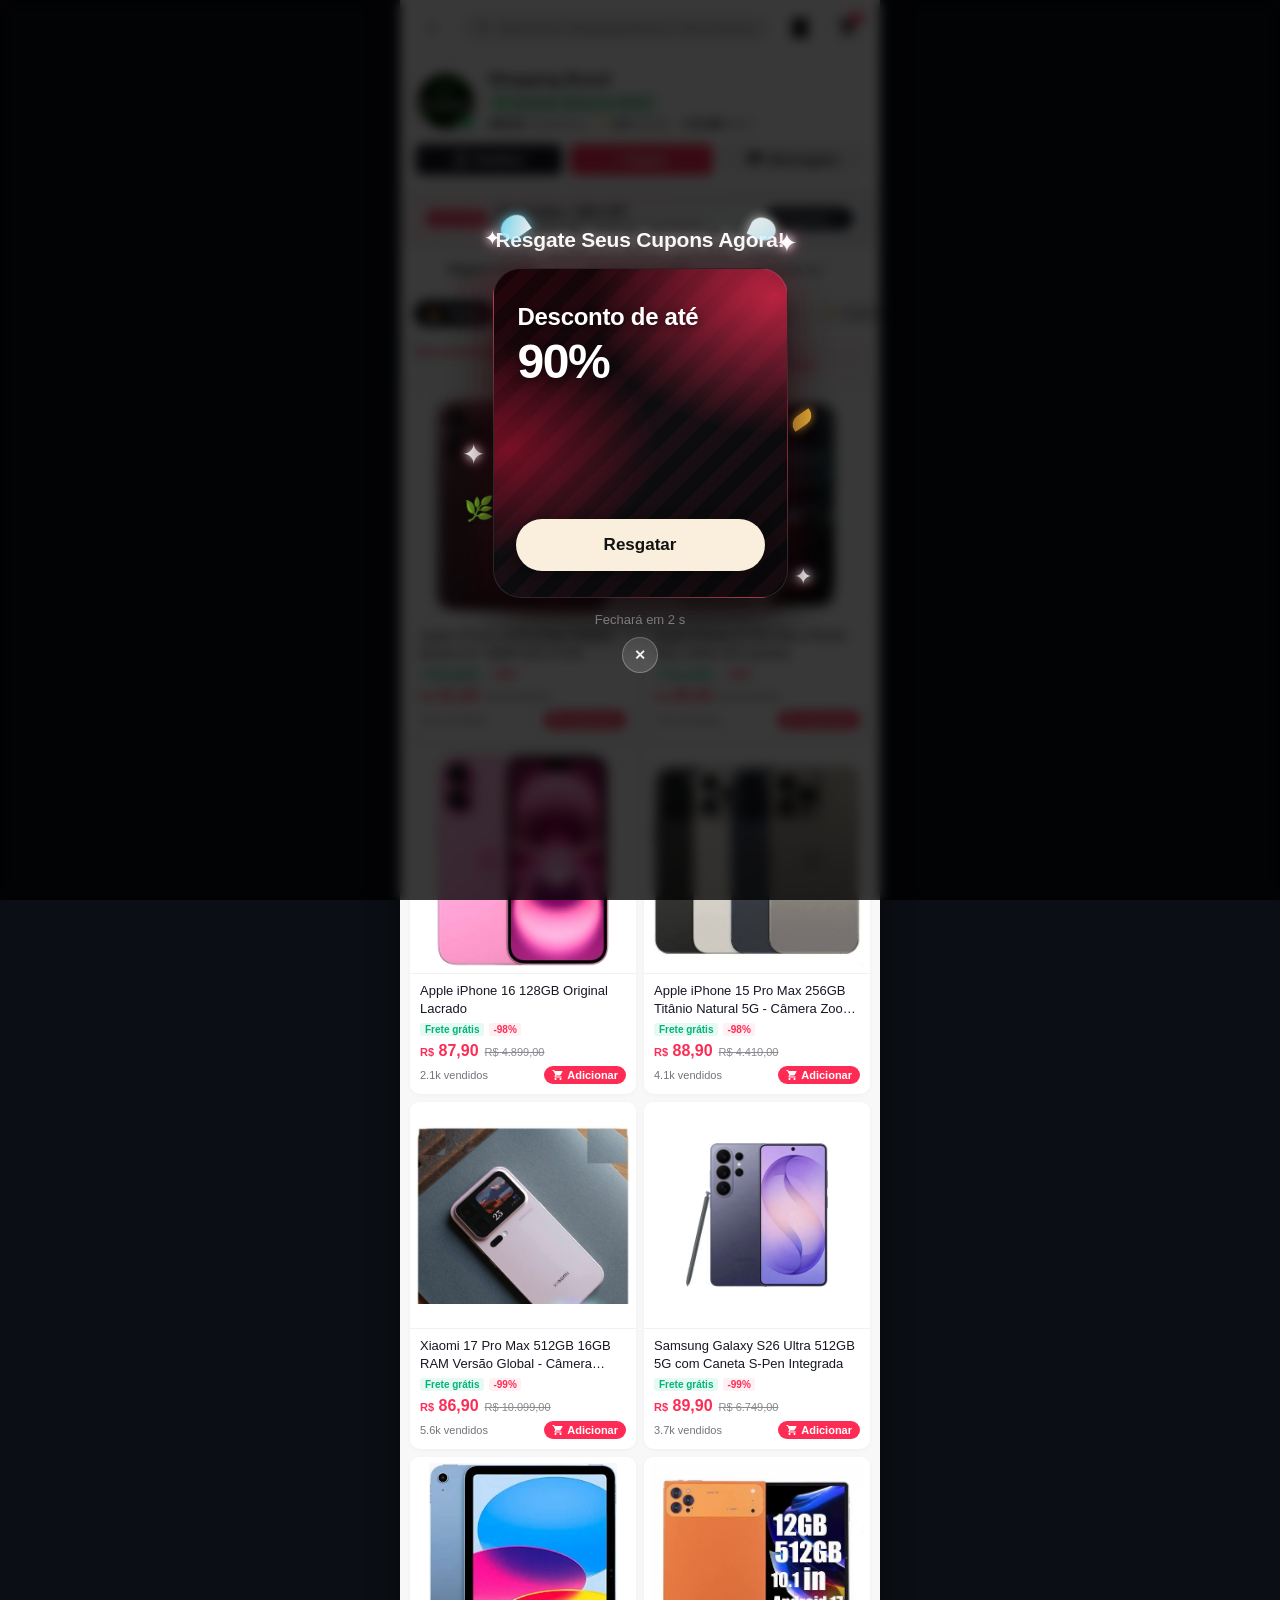
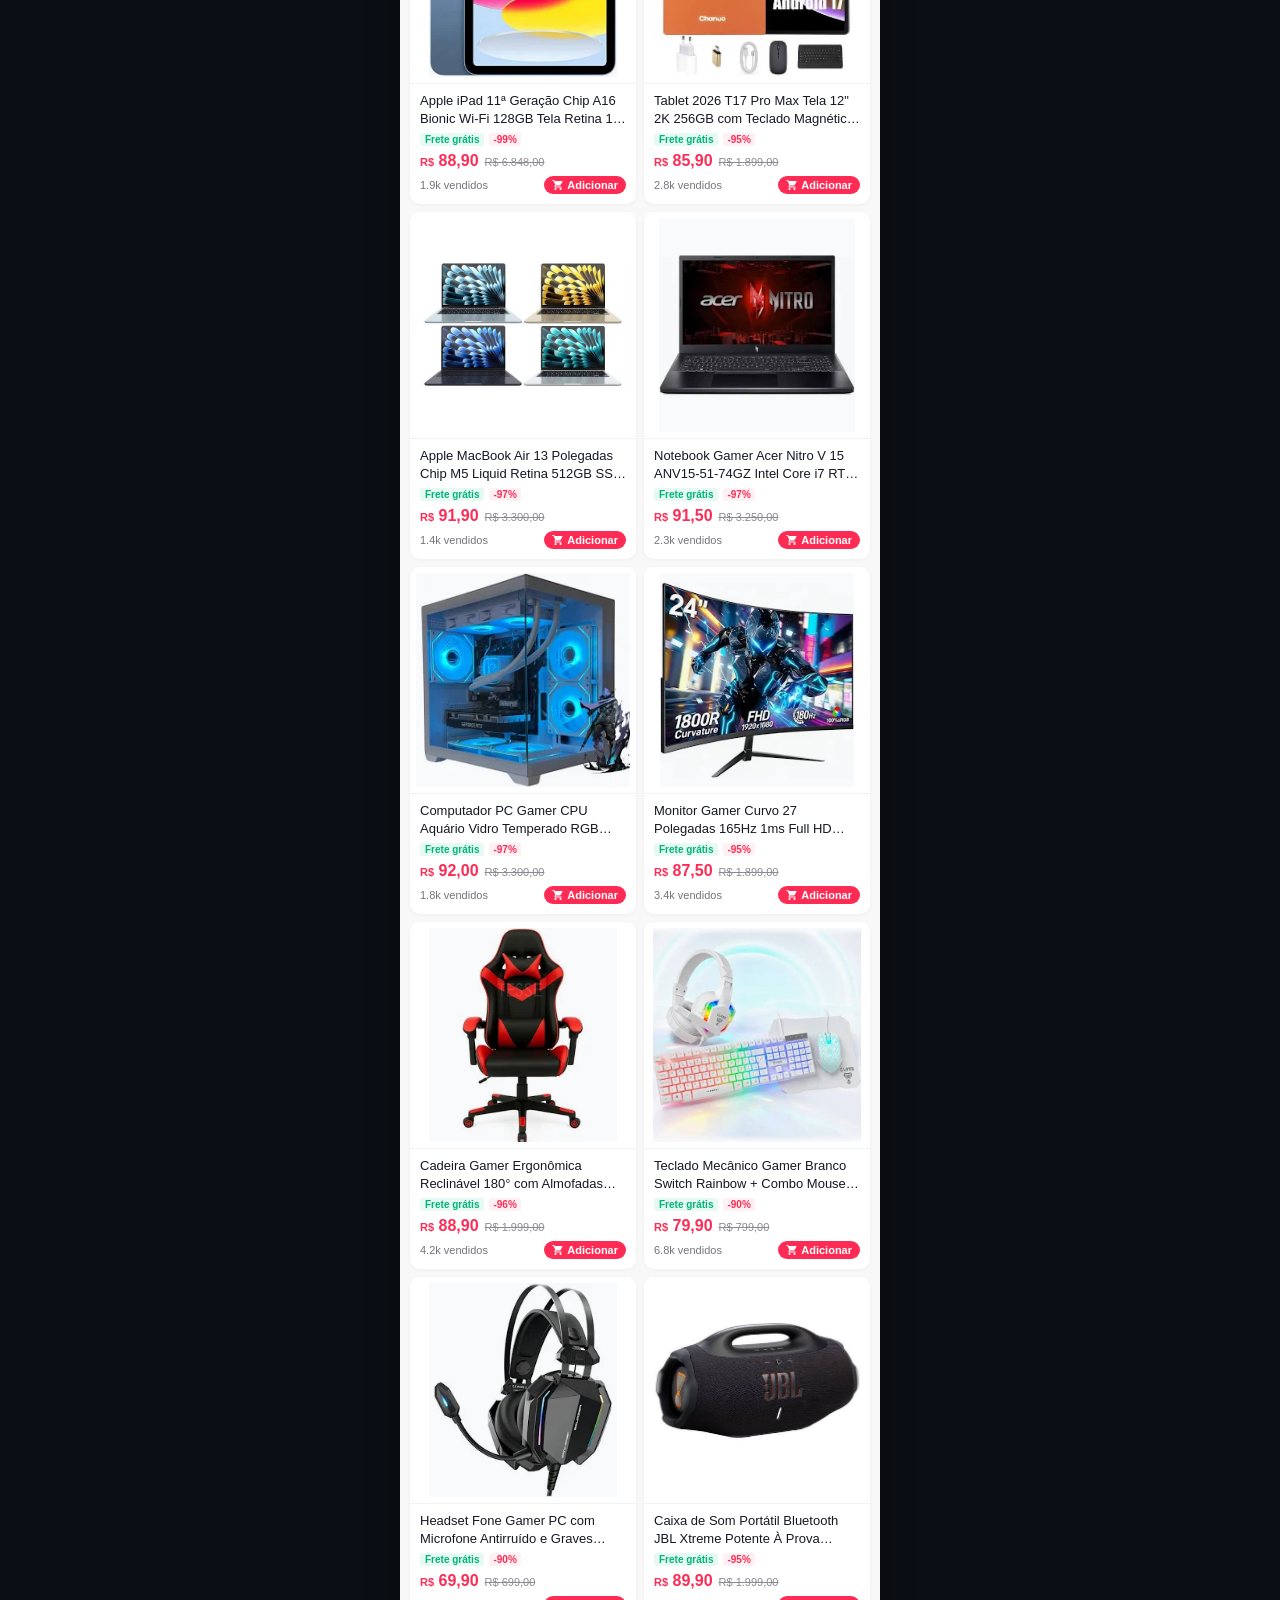
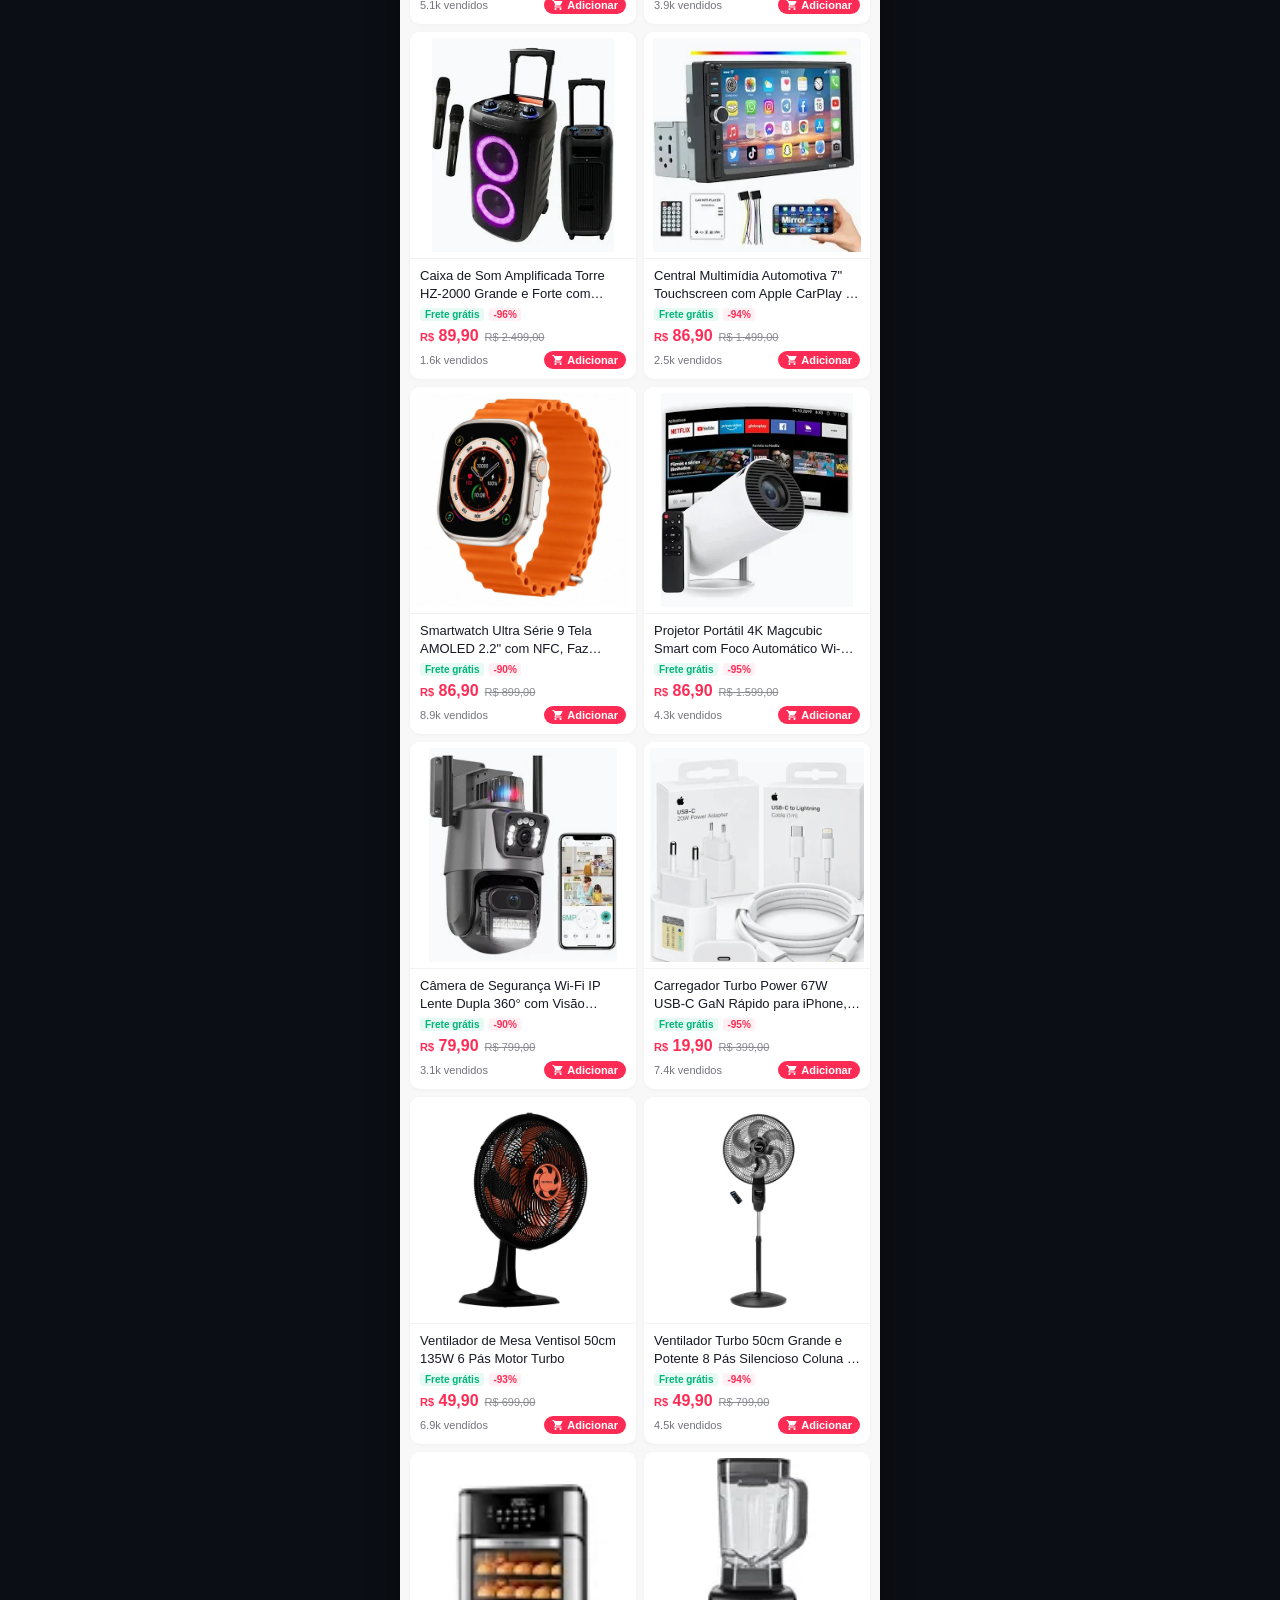
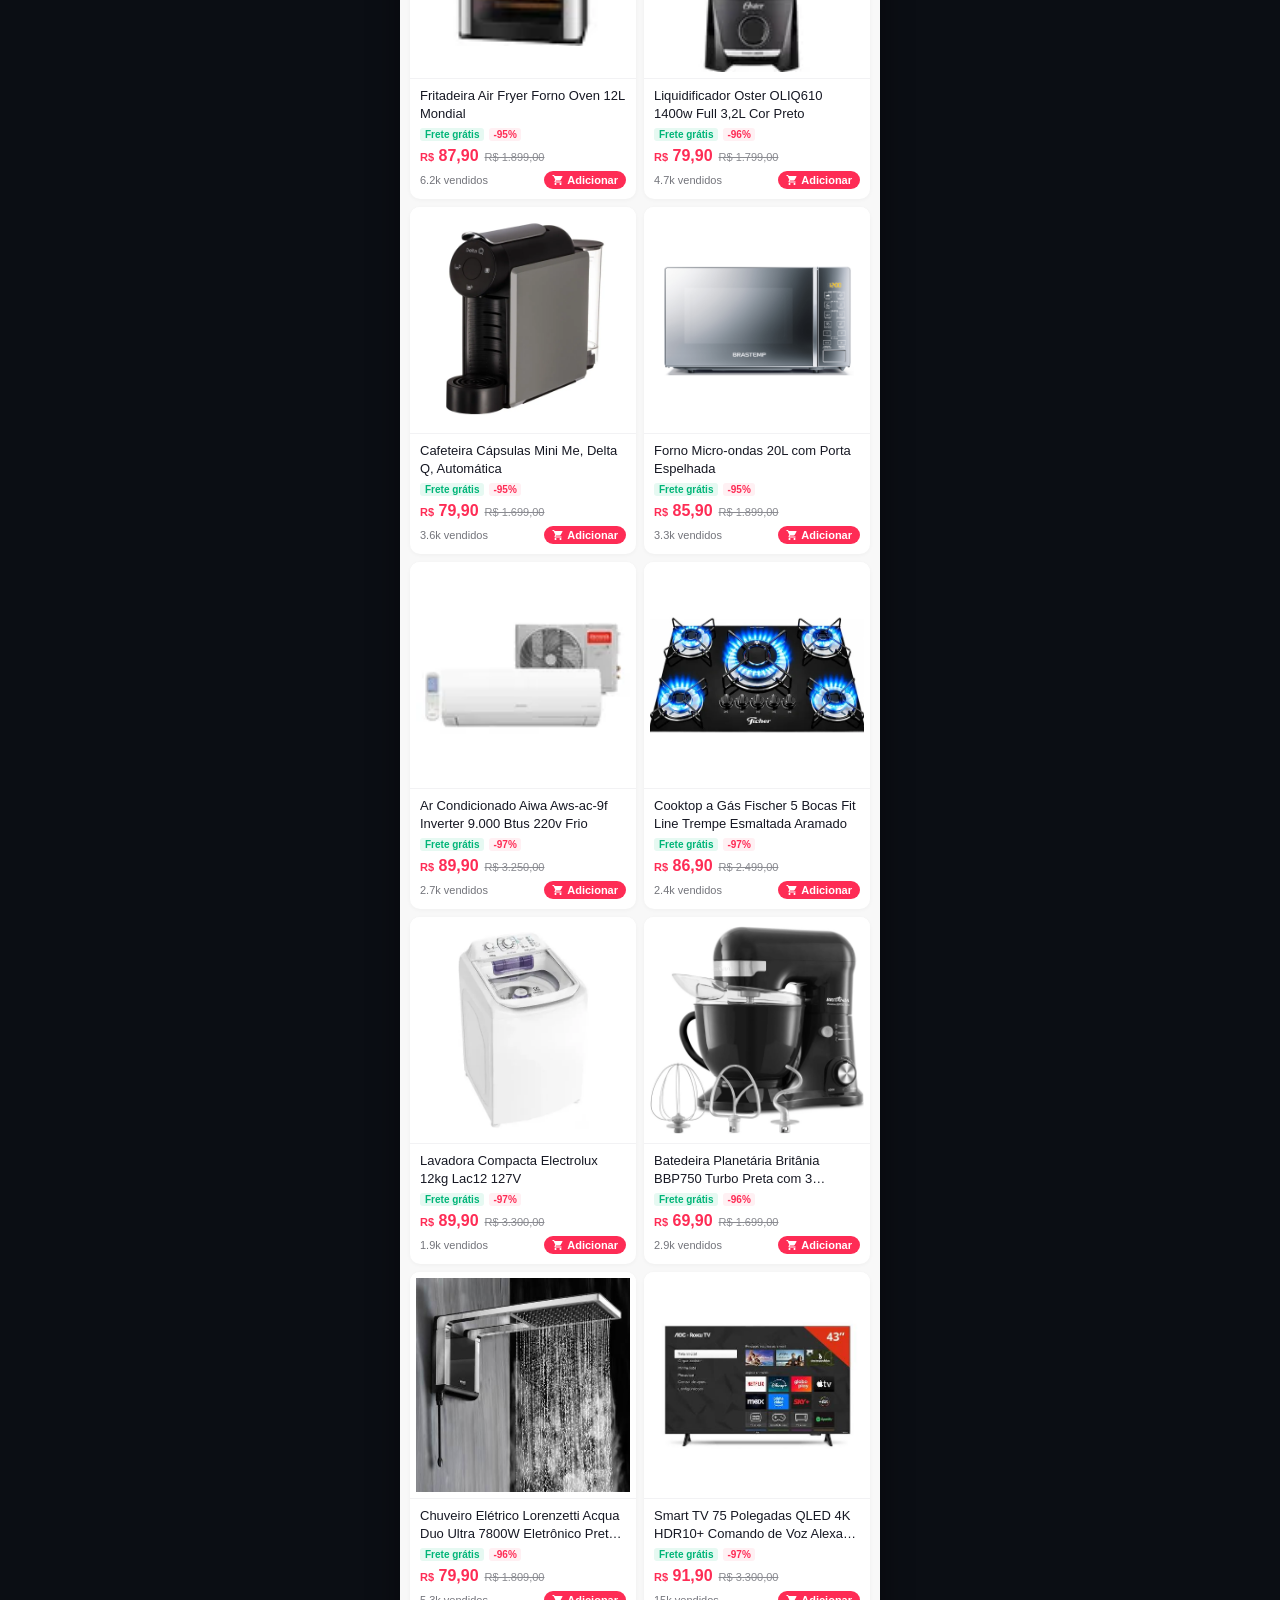
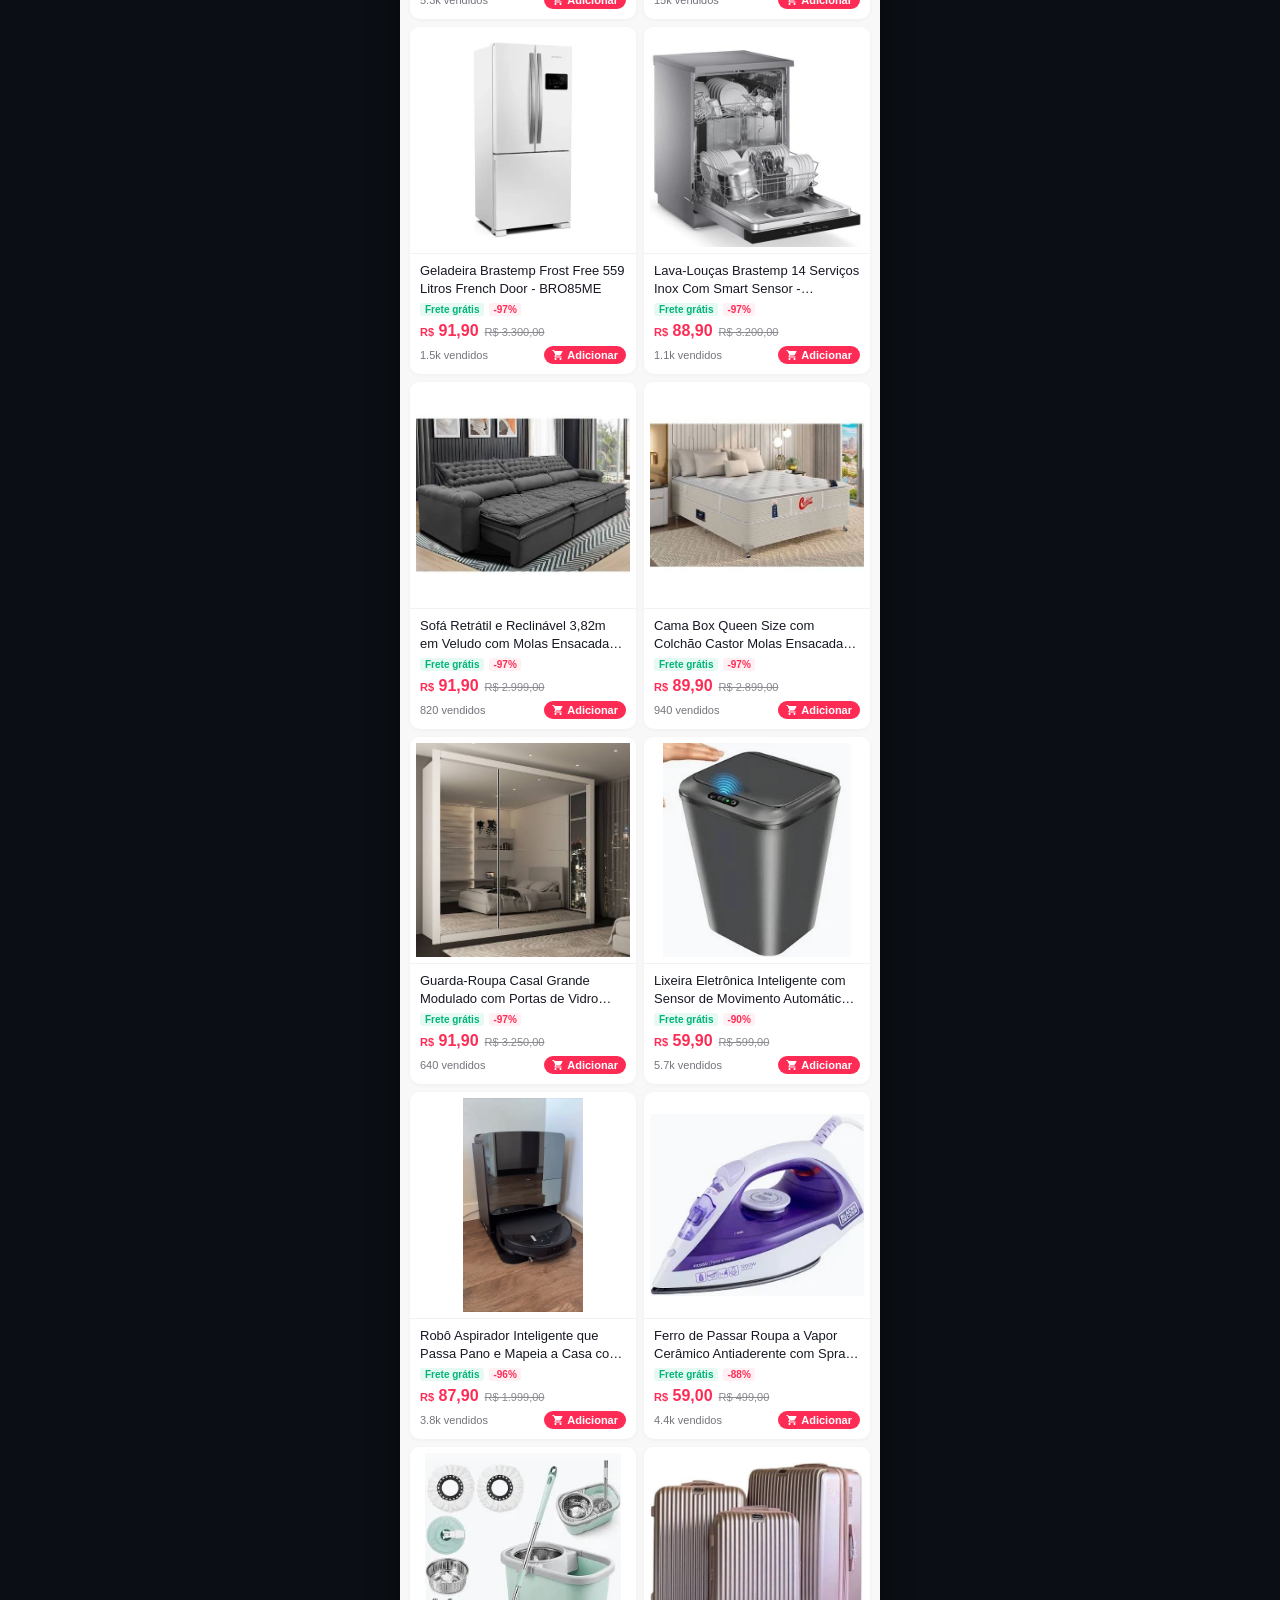
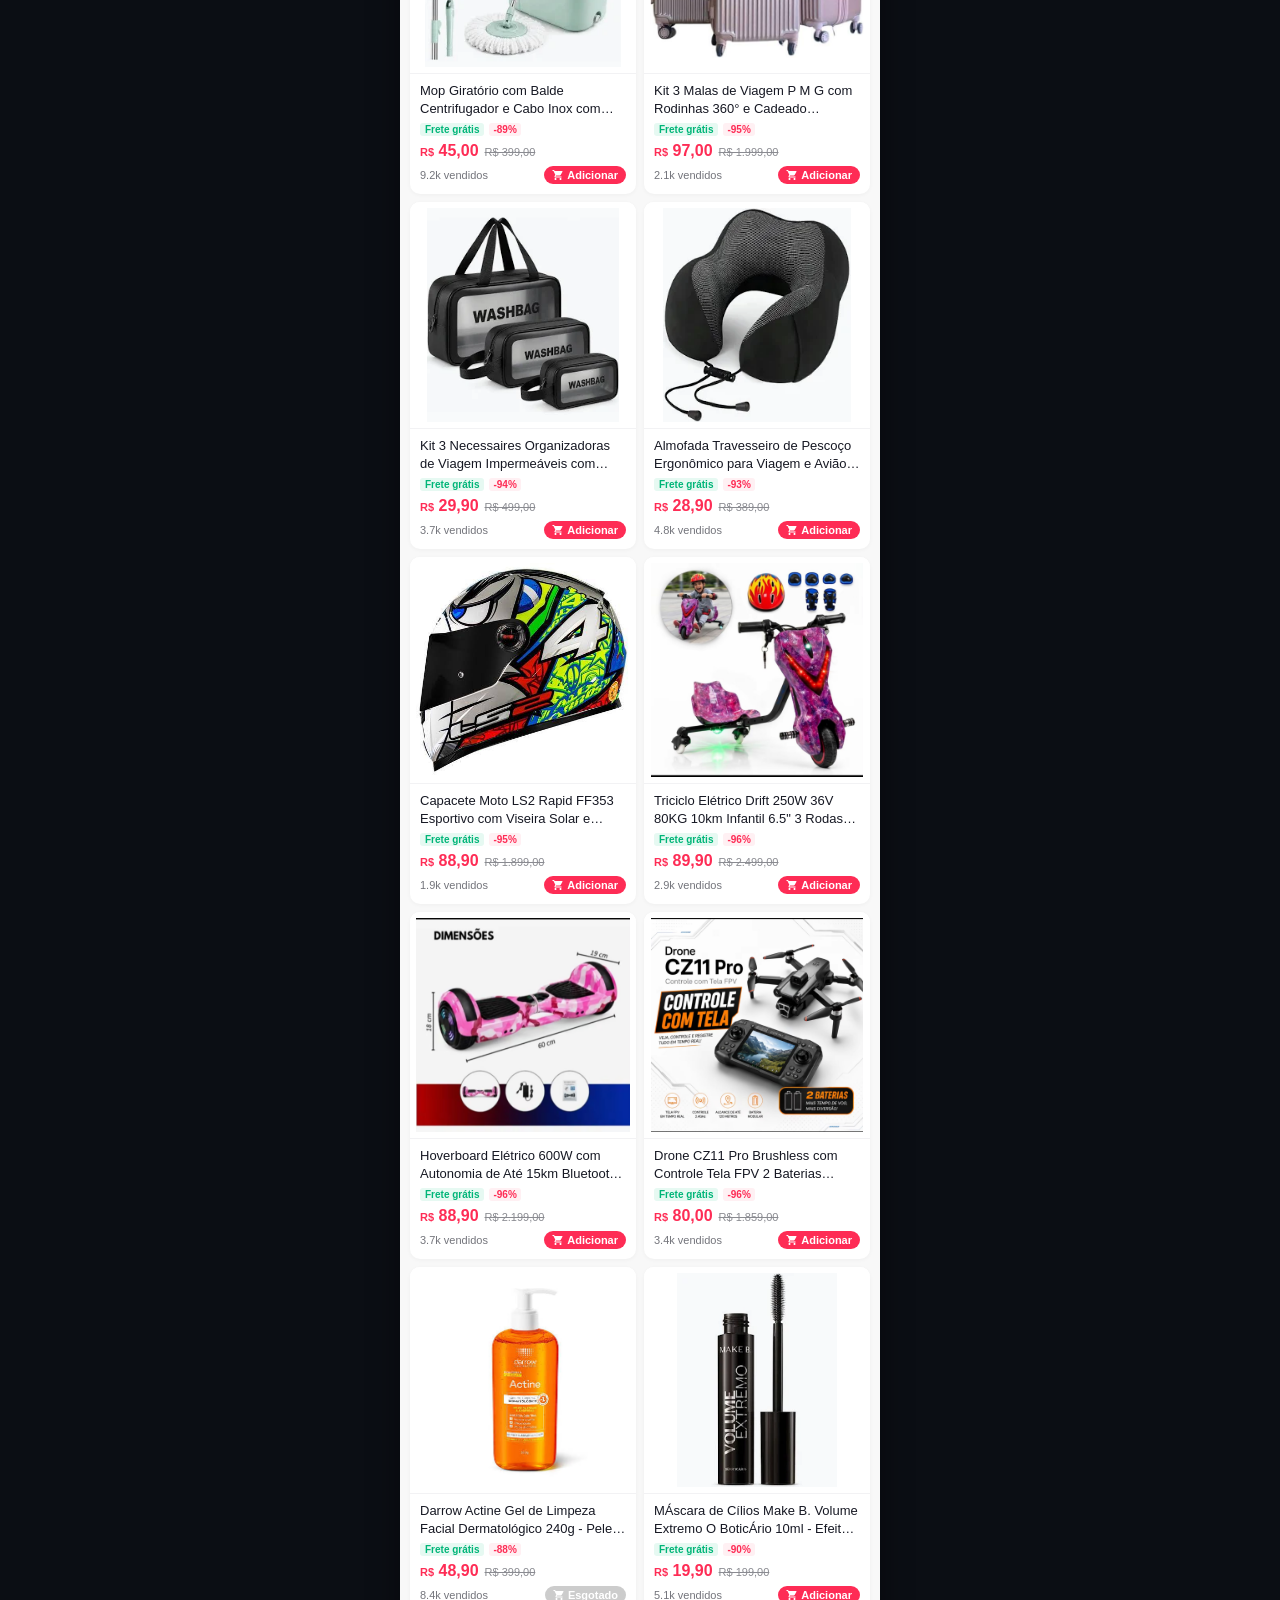
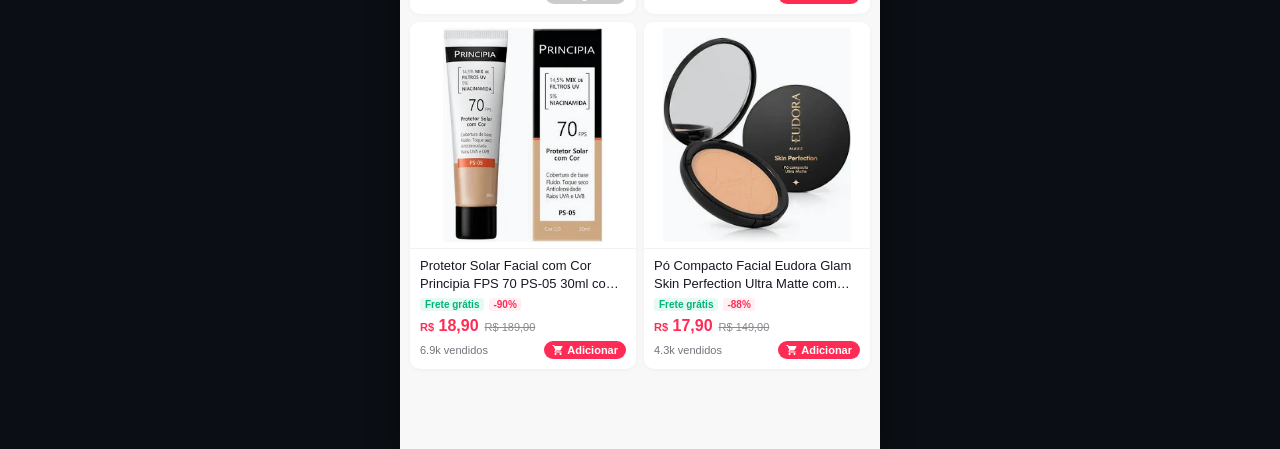
==== index.html @ 020a374f "feat: projeto Shopping Brasil TikTok Shop completo com FlevoPay e Vercel" ====
<!DOCTYPE html>
<html lang="pt-BR">
<head>
  <meta charset="UTF-8">
  <meta name="viewport" content="width=device-width, initial-scale=1.0, maximum-scale=1.0, user-scalable=no, shrink-to-fit=no">
  <title>Shopping Brasil - TikTok Shop</title>
  <link rel="stylesheet" href="css/style.css">
  <link rel="icon" type="image/jpeg" href="images/logo-shopping-brasil.jpg">
  <meta name="theme-color" content="#ffffff">
  <!-- Confetti library for 11.11 & victory effects -->
  <script src="https://cdn.jsdelivr.net/npm/canvas-confetti@1.6.0/dist/confetti.browser.min.js"></script>
</head>
<body>

  <div id="app-container">

    <!-- ==========================================
         VIEW 1: STORE FRONT FEED (Shopping Brasil)
         ========================================== -->
    <div id="view-store" class="view-container active">
      
      <!-- Top Bar -->
      <header class="top-nav">
        <button class="nav-btn" onclick="alert('Retornando ao feed de vídeos do TikTok...')">
          <svg viewBox="0 0 24 24"><path d="M15.41 7.41L14 6l-6 6 6 6 1.41-1.41L10.83 12z"/></svg>
        </button>
        <div class="search-box">
          <svg viewBox="0 0 24 24"><path d="M15.5 14h-.79l-.28-.27A6.471 6.471 0 0 0 16 9.5 6.5 6.5 0 1 0 9.5 16c1.61 0 3.09-.59 4.23-1.57l.27.28v.79l5 4.99L20.49 19l-4.99-5zm-6 0C7.01 14 5 11.99 5 9.5S7.01 5 9.5 5 14 7.01 14 9.5 14z"/></svg>
          <input type="text" id="searchInput" placeholder="Buscar em Shopping Brasil (+15k produtos)" oninput="handleSearch(this.value)">
        </div>
        <button class="nav-btn btn-pdp-orders" onclick="openOrdersModal()" title="Meus Pedidos" style="position: relative; margin-right: 2px;">
          <svg width="20" height="20" viewBox="0 0 24 24" fill="none" stroke="#161823" stroke-width="2" stroke-linecap="round" stroke-linejoin="round">
            <path d="M4 19.5A2.5 2.5 0 0 1 6.5 17H20"></path>
            <path d="M6.5 2H20v20H6.5A2.5 2.5 0 0 1 4 19.5v-15A2.5 2.5 0 0 1 6.5 2z"></path>
            <line x1="9" y1="7" x2="15" y2="7"></line>
            <line x1="9" y1="11" x2="15" y2="11"></line>
          </svg>
          <span class="orders-badge-count" id="ordersBadgeCountPdp" style="position: absolute; top: 1px; right: 1px; width: 16px; height: 16px; min-width: 16px; font-size: 10px; display: none;">0</span>
        </button>
        <div class="cart-icon-wrapper" onclick="openCartModal()">
          <button class="nav-btn">
            <svg viewBox="0 0 24 24"><path d="M7 18c-1.1 0-1.99.9-1.99 2S5.9 22 7 22s2-.9 2-2-.9-2-2-2zM1 2v2h2l3.6 7.59-1.35 2.45c-.16.28-.25.61-.25.96 0 1.1.9 2 2 2h12v-2H7.42c-.14 0-.25-.11-.25-.25l.03-.12.9-1.63h7.45c.75 0 1.41-.41 1.75-1.03l3.58-6.49A1.003 1.003 0 0 0 20 4H5.21l-.94-2H1zm16 16c-1.1 0-1.99.9-1.99 2s.89 2 1.99 2 2-.9 2-2-.9-2-2-2z"/></svg>
          </button>
          <span class="cart-badge" id="cartBadgeCount">0</span>
        </div>
      </header>

      <!-- Store Profile Card -->
      <section class="store-header">
        <div class="store-profile-row">
          <div class="store-avatar">
            <img src="images/logo-shopping-brasil.jpg" alt="Shopping Brasil">
            <span class="online-indicator-dot" title="Vendedor Online Agora"></span>
          </div>
          <div class="store-info">
            <div class="store-title-wrap">
              <h1 class="store-title">Shopping Brasil</h1>
            </div>
            <div style="margin-top: 3px;">
              <span class="official-pill online-pulse-pill">
                <span class="pulse-dot-green"></span>
                Vendedor Oficial do TikTok
              </span>
            </div>
            <div class="store-stats">
              <span><b>428.5k</b> Seguidores</span>
              <span><span class="rating-star">★</span> <b>4.9</b> (48.9k)</span>
              <span><b>+15.480</b> itens</span>
            </div>
          </div>
        </div>

        <div class="store-actions">
          <button class="btn-orders" id="btnOrdersHeader" onclick="openOrdersModal()" title="Meus Pedidos">
            <svg width="15" height="15" viewBox="0 0 24 24" fill="none" stroke="currentColor" stroke-width="2" stroke-linecap="round" stroke-linejoin="round">
              <path d="M4 19.5A2.5 2.5 0 0 1 6.5 17H20"></path>
              <path d="M6.5 2H20v20H6.5A2.5 2.5 0 0 1 4 19.5v-15A2.5 2.5 0 0 1 6.5 2z"></path>
              <line x1="9" y1="7" x2="15" y2="7"></line>
              <line x1="9" y1="11" x2="15" y2="11"></line>
            </svg>
            <span>Pedidos</span>
            <span class="orders-badge-count" id="ordersBadgeCount" style="display: none;">0</span>
          </button>
          <button class="btn-follow" id="btnFollow" onclick="toggleFollow()">
            <span id="followText">+ Seguir</span>
          </button>
          <button class="btn-message" onclick="openSupportModal()">
            <svg width="16" height="16" viewBox="0 0 24 24" fill="#161823"><path d="M20 2H4c-1.1 0-1.99.9-1.99 2L2 22l4-4h14c1.1 0 2-.9 2-2V4c0-1.1-.9-2-2-2zm-2 12H6v-2h12v2zm0-3H6V9h12v2zm0-3H6V6h12v2z"/></svg>
            Mensagem
          </button>
        </div>
      </section>

      <!-- Promo Coupon Bar -->
      <div class="promo-coupon-bar">
        <div class="coupon-details">
          <span class="coupon-tag">11.11 VIP</span>
          <div>
            <div class="coupon-text">Frete Grátis + 90% OFF</div>
            <div class="coupon-sub">Aplicado automaticamente no seu carrinho</div>
          </div>
        </div>
        <button class="btn-claim-coupon" onclick="claimCoupon()">Resgatado ✓</button>
      </div>

      <!-- Store Tabs -->
      <div class="store-tabs">
        <div class="store-tab active" onclick="switchStoreTab(this, 'home')">Página inicial</div>
        <div class="store-tab" onclick="switchStoreTab(this, 'products')">Produtos (+15k)</div>
        <div class="store-tab" onclick="switchStoreTab(this, 'categories')">Categorias</div>
      </div>

      <!-- Category Filter Chips -->
      <div class="category-chips-bar" id="categoryChips">
        <!-- Rendered dynamically via JS -->
      </div>

      <!-- Sort & Filter Bar -->
      <div class="sort-bar">
        <div class="sort-options">
          <span class="sort-opt active" onclick="sortCatalog('rec', this)">Recomendado</span>
          <span class="sort-opt" onclick="sortCatalog('sold', this)">Mais vendidos</span>
          <span class="sort-opt" onclick="sortCatalog('new', this)">Lançamentos</span>
          <span class="sort-opt" onclick="sortCatalog('price', this)">Preço ▼</span>
        </div>
        <div class="catalog-counter-badge" id="productCountBadge">15.480 produtos</div>
      </div>

      <!-- 2-Column Product Grid -->
      <main class="products-grid" id="productsGrid">
        <!-- Rendered dynamically via JS -->
      </main>

    </div>


    <!-- ==========================================
         VIEW 2: PRODUCT DETAIL PAGE (PDP)
         ========================================== -->
    <div id="view-product" class="view-container">
      
      <!-- Top Navigation for PDP -->
      <header class="top-nav">
        <button class="nav-btn" onclick="backToStore()">
          <svg viewBox="0 0 24 24"><path d="M15.41 7.41L14 6l-6 6 6 6 1.41-1.41L10.83 12z"/></svg>
        </button>
        <div class="search-box">
          <svg viewBox="0 0 24 24"><path d="M15.5 14h-.79l-.28-.27A6.471 6.471 0 0 0 16 9.5 6.5 6.5 0 1 0 9.5 16c1.61 0 3.09-.59 4.23-1.57l.27.28v.79l5 4.99L20.49 19l-4.99-5zm-6 0C7.01 14 5 11.99 5 9.5S7.01 5 9.5 5 14 7.01 14 9.5 14z"/></svg>
          <input type="text" placeholder="Buscar produtos na loja..." readonly onclick="backToStore()">
        </div>
        <button class="nav-btn btn-pdp-orders" onclick="openOrdersModal()" title="Meus Pedidos" style="position: relative; margin-right: 2px;">
          <svg width="20" height="20" viewBox="0 0 24 24" fill="none" stroke="#161823" stroke-width="2" stroke-linecap="round" stroke-linejoin="round">
            <path d="M4 19.5A2.5 2.5 0 0 1 6.5 17H20"></path>
            <path d="M6.5 2H20v20H6.5A2.5 2.5 0 0 1 4 19.5v-15A2.5 2.5 0 0 1 6.5 2z"></path>
            <line x1="9" y1="7" x2="15" y2="7"></line>
            <line x1="9" y1="11" x2="15" y2="11"></line>
          </svg>
          <span class="orders-badge-count" id="ordersBadgeCountPdp" style="position: absolute; top: 1px; right: 1px; width: 16px; height: 16px; min-width: 16px; font-size: 10px; display: none;">0</span>
        </button>
        <div class="cart-icon-wrapper" onclick="openCartModal()">
          <button class="nav-btn">
            <svg viewBox="0 0 24 24"><path d="M7 18c-1.1 0-1.99.9-1.99 2S5.9 22 7 22s2-.9 2-2-.9-2-2-2zM1 2v2h2l3.6 7.59-1.35 2.45c-.16.28-.25.61-.25.96 0 1.1.9 2 2 2h12v-2H7.42c-.14 0-.25-.11-.25-.25l.03-.12.9-1.63h7.45c.75 0 1.41-.41 1.75-1.03l3.58-6.49A1.003 1.003 0 0 0 20 4H5.21l-.94-2H1zm16 16c-1.1 0-1.99.9-1.99 2s.89 2 1.99 2 2-.9 2-2-.9-2-2-2z"/></svg>
          </button>
          <span class="cart-badge" id="cartBadgeCountPdp">0</span>
        </div>
      </header>

      <!-- Image Gallery Carousel with Horizontal Swipe & Arrow Buttons -->
      <div class="pdp-gallery-wrap">
        <button class="gallery-nav-btn prev" onclick="prevSlide()" aria-label="Foto anterior">
          <svg viewBox="0 0 24 24"><path d="M15.41 7.41L14 6l-6 6 6 6 1.41-1.41L10.83 12z"/></svg>
        </button>
        <div class="pdp-gallery-carousel" id="pdpGalleryCarousel" onscroll="handleGalleryScroll(this)">
          <!-- Rendered dynamically via JS with multiple slides -->
        </div>
        <button class="gallery-nav-btn next" onclick="nextSlide()" aria-label="Próxima foto">
          <svg viewBox="0 0 24 24"><path d="M8.59 16.59L10 18l6-6-6-6-1.41 1.41L13.17 12z"/></svg>
        </button>
        <div class="gallery-counter-badge" id="pdpGalleryCounter">1 / 3</div>
      </div>

      <!-- Price & Basic Details -->
      <div class="pdp-price-card">
        <div class="pdp-price-highlight">
          <div class="pdp-current-price" id="pdpPrice">R$ 0,00</div>
          <div class="pdp-old-price" id="pdpOldPrice">R$ 0,00</div>
          <span class="pdp-discount-pill" id="pdpDiscountBadge">-95%</span>
        </div>
        <div class="pdp-installment" id="pdpInstallment">Desconto válido apenas para pagamento via Pix</div>
        <h2 class="pdp-title" id="pdpTitle">Nome do Produto</h2>
        
        <div class="pdp-social-proof">
          <div class="stars">
            <span>★</span> <span id="pdpRating">4.9</span>
            <span style="color: #73747b; font-weight: normal;" id="pdpReviewsCount">(1.432 avaliações)</span>
          </div>
          <div>•</div>
          <div id="pdpSoldCount">8.762 vendidos</div>
        </div>
      </div>

      <!-- Product Color Options Section (Only shown when product has > 1 color) -->
      <div class="pdp-section-card" id="pdpColorSection" style="display: none;">
        <div class="variant-header-row">
          <span style="font-size: 13.5px; font-weight: 700; color: #161823;">Opções de Cor:</span>
          <span id="pdpSelectedColorName" style="font-size: 13px; color: var(--ttk-pink); font-weight: 700;"></span>
        </div>
        <div class="pdp-color-chips-list" id="pdpColorChipsList">
          <!-- Rendered dynamically via JS -->
        </div>
      </div>

      <!-- Product Voltage Options Section -->
      <div class="pdp-section-card" id="pdpVoltageSection" style="display: none; margin-top: 10px;">
        <div class="variant-header-row">
          <span style="font-size: 13.5px; font-weight: 700; color: #161823;">Voltagem:</span>
          <span id="pdpSelectedVoltageName" style="font-size: 13px; color: var(--ttk-pink); font-weight: 700;"></span>
        </div>
        <div class="pdp-color-chips-list" id="pdpVoltageChipsList">
          <!-- Rendered dynamically via JS -->
        </div>
      </div>

      <!-- Product Quantity Selector Section -->
      <div class="pdp-section-card" id="pdpQuantitySection">
        <div class="variant-header-row" style="display: flex; justify-content: space-between; align-items: center;">
          <span style="font-size: 13.5px; font-weight: 700; color: #161823;">Quantidade:</span>
          <div class="quantity-stepper" style="border: 1px solid #ddd; border-radius: 6px; padding: 2px 4px; display: inline-flex; align-items: center; gap: 8px;">
            <button type="button" class="stepper-btn" onclick="changePdpQuantity(-1)" style="width: 28px; height: 28px; border: none; background: #f1f1f2; border-radius: 4px; font-size: 16px; font-weight: bold; cursor: pointer;">-</button>
            <span id="pdpQuantityValue" style="font-size: 14px; font-weight: 700; min-width: 24px; text-align: center;">1</span>
            <button type="button" class="stepper-btn" onclick="changePdpQuantity(1)" style="width: 28px; height: 28px; border: none; background: #f1f1f2; border-radius: 4px; font-size: 16px; font-weight: bold; cursor: pointer;">+</button>
          </div>
        </div>
      </div>

      <!-- Shipping & Delivery ETA -->
      <div class="pdp-section-card">
        <div class="shipping-box">
          <svg class="shipping-icon" viewBox="0 0 24 24"><path d="M20 8h-3V4H3c-1.1 0-2 .9-2 2v11h2c0 1.66 1.34 3 3 3s3-1.34 3-3h6c0 1.66 1.34 3 3 3s3-1.34 3-3h2v-5l-3-4zM6 18.5c-.83 0-1.5-.67-1.5-1.5s.67-1.5 1.5-1.5 1.5.67 1.5 1.5-.67 1.5-1.5 1.5zm13.5-9l1.96 2.5H17V9.5h2.5zm-1.5 9c-.83 0-1.5-.67-1.5-1.5s.67-1.5 1.5-1.5 1.5.67 1.5 1.5-.67 1.5-1.5 1.5z"/></svg>
          <div class="shipping-info">
            <h4>Envio Padrão <span>Grátis</span></h4>
            <p>Entrega estimada: 3 a 7 dias úteis via Transportadora Oficial</p>
          </div>
        </div>

        <!-- Buyer Protection Badges -->
        <div class="buyer-protection-box">
          <div class="bp-title">
            <svg width="15" height="15" viewBox="0 0 24 24" fill="#00b578"><path d="M12 1L3 5v6c0 5.55 3.84 10.74 9 12 5.16-1.26 9-6.45 9-12V5l-9-4zm-2 16l-4-4 1.41-1.41L10 14.17l6.59-6.59L18 9l-8 8z"/></svg>
            Proteção do Cliente TikTok Shop
          </div>
          <div class="bp-items">
            <div class="bp-item">
              <svg viewBox="0 0 24 24"><path d="M9 16.2L4.8 12l-1.4 1.4L9 19 21 7l-1.4-1.4L9 16.2z"/></svg>
              Devolução gratuita em até 30 dias
            </div>
            <div class="bp-item">
              <svg viewBox="0 0 24 24"><path d="M9 16.2L4.8 12l-1.4 1.4L9 19 21 7l-1.4-1.4L9 16.2z"/></svg>
              Garantia de pontualidade
            </div>
            <div class="bp-item">
              <svg viewBox="0 0 24 24"><path d="M9 16.2L4.8 12l-1.4 1.4L9 19 21 7l-1.4-1.4L9 16.2z"/></svg>
              Pagamento 100% seguro via Pix
            </div>
            <div class="bp-item">
              <svg viewBox="0 0 24 24"><path d="M9 16.2L4.8 12l-1.4 1.4L9 19 21 7l-1.4-1.4L9 16.2z"/></svg>
              Reembolso rápido garantido
            </div>
          </div>
        </div>
      </div>

      <!-- Store Profile Card in PDP -->
      <div class="pdp-section-card">
        <div class="store-mini-card">
          <div class="store-mini-info">
            <div class="store-mini-avatar" style="position: relative;">
              <img src="images/logo-shopping-brasil.jpg" alt="Shopping Brasil">
              <span class="online-indicator-dot" style="width: 11px; height: 11px; border-width: 2px; bottom: 0; right: 0;"></span>
            </div>
            <div>
              <div style="font-size: 14px; font-weight: 700; color: #161823;">Shopping Brasil</div>
              <div style="font-size: 11px; color: #00873a; font-weight: 700; display: inline-flex; align-items: center; gap: 4px; margin-top: 2px;">
                <span class="pulse-dot-green" style="width: 6px; height: 6px;"></span>
                Vendedor Oficial do TikTok
              </div>
            </div>
          </div>
          <button class="btn-visit-store" onclick="backToStore()">Visitar loja</button>
        </div>
      </div>

      <!-- Product Description Section -->
      <div class="pdp-section-card">
        <h3 style="font-size: 14px; font-weight: 700; margin-bottom: 8px;">Descrição do produto</h3>
        <p id="pdpDescription" style="font-size: 13px; color: #555; line-height: 1.5;"></p>
      </div>

      <!-- Reviews Section -->
      <div class="reviews-section">
        <div class="reviews-header-row">
          <div>
            <h3 style="font-size: 14px; font-weight: 700; margin: 0; color: #161823;">Avaliações de Clientes (48.9k)</h3>
            <div style="font-size: 11.5px; color: #73747b; margin-top: 2px;">&#9733; 4.9 de 5.0 &bull; 98% de satisfação</div>
          </div>
          
        </div>

        

        <!-- Reviews Dynamic List -->
        <div id="pdpDynamicReviewsList">
          <!-- Injected via renderProductReviews() in app.js -->
        </div>

        <div style="text-align: center; margin-top: 12px;">
          <span style="font-size: 12px; color: var(--ttk-pink); font-weight: 700; cursor: pointer;" onclick="openReviewsModal()">Ver todas as 48.9k avaliações &gt;</span>
        </div>
      </div>

      <!-- Sticky Bottom Buy Bar (Dual actions: Add to Cart + Buy Now) -->
      <div class="pdp-sticky-bar">
        <div class="pdp-bar-icons">
          <button class="pdp-icon-btn" onclick="backToStore()">
            <svg viewBox="0 0 24 24"><path d="M10 20v-6h4v6h5v-8h3L12 3 2 12h3v8z"/></svg>
            Loja
          </button>
          <button class="pdp-icon-btn" onclick="openSupportModal()">
            <svg viewBox="0 0 24 24"><path d="M20 2H4c-1.1 0-1.99.9-1.99 2L2 22l4-4h14c1.1 0 2-.9 2-2V4c0-1.1-.9-2-2-2z"/></svg>
            Chat
          </button>
          <div class="pdp-cart-icon-wrap" onclick="openCartModal()">
            <button class="pdp-icon-btn">
              <svg viewBox="0 0 24 24"><path d="M7 18c-1.1 0-1.99.9-1.99 2S5.9 22 7 22s2-.9 2-2-.9-2-2-2zM1 2v2h2l3.6 7.59-1.35 2.45c-.16.28-.25.61-.25.96 0 1.1.9 2 2 2h12v-2H7.42c-.14 0-.25-.11-.25-.25l.03-.12.9-1.63h7.45c.75 0 1.41-.41 1.75-1.03l3.58-6.49A1.003 1.003 0 0 0 20 4H5.21l-.94-2H1zm16 16c-1.1 0-1.99.9-1.99 2s.89 2 1.99 2 2-.9 2-2-.9-2-2-2z"/></svg>
              Carrinho
            </button>
            <span class="cart-badge-pdp" id="cartBadgePdp">0</span>
          </div>
        </div>
        <button class="btn-pdp-cart" onclick="addToCartCurrent()">
          Adicionar
        </button>
        <button class="btn-pdp-buy-now" onclick="buyNowCurrent()">
          <div>Comprar Agora</div>
          <span>Frete Grátis com Cupom</span>
        </button>
      </div>

    </div>


    <!-- ==========================================
         VIEW 3: NATIVE CHECKOUT ("Resumo do pedido")
         ========================================== -->
    <div id="view-checkout" class="view-container">
      
      <!-- Cyan & Pink Ticket Dashed Border (Exact TikTok pattern) -->
      <div class="checkout-ticket-bar"></div>

      <!-- Checkout Top Bar -->
      <header class="top-nav">
        <button class="nav-btn" onclick="backFromCheckout()">
          <svg viewBox="0 0 24 24"><path d="M15.41 7.41L14 6l-6 6 6 6 1.41-1.41L10.83 12z"/></svg>
        </button>
        <div style="flex: 1; font-size: 16px; font-weight: 700; text-align: center; color: #161823;">
          Resumo do pedido
        </div>
        <div style="width: 36px;"></div>
      </header>

      <!-- Customer Address Box (Clean initial state) -->
      <div class="checkout-card" onclick="openAddressModal()">
        <div id="checkoutAddressContent">
          <!-- Rendered dynamically -->
        </div>
      </div>

      <!-- Order Items Card -->
      <div class="checkout-card">
        <div style="display: flex; align-items: center; gap: 6px; margin-bottom: 12px;">
          <div style="position: relative; width: 22px; height: 22px;">
            <img src="images/logo-shopping-brasil.jpg" width="22" height="22" style="border-radius: 50%;" alt="Shopping Brasil">
            <span class="online-indicator-dot" style="width: 8px; height: 8px; border-width: 1.5px; bottom: -1px; right: -1px;"></span>
          </div>
          <span style="font-size: 13px; font-weight: 700; color: #161823;">Shopping Brasil</span>
          <span style="font-size: 11px; color: #00873a; font-weight: 700; display: inline-flex; align-items: center; gap: 4px;">
            <span class="pulse-dot-green" style="width: 5px; height: 5px;"></span>
            Vendedor Oficial do TikTok
          </span>
        </div>

        <div id="checkoutItemsList" class="checkout-items-list">
          <!-- Rendered dynamically via JS -->
        </div>
      </div>

      <!-- Coupon & Discounts Card -->
      <div class="checkout-card">
        <div class="checkout-coupon-row">
          <div class="coupon-left">
            <svg width="18" height="18" viewBox="0 0 24 24" fill="#fe2c55"><path d="M21.41 11.58l-9-9C12.05 2.22 11.55 2 11 2H4c-1.1 0-2 .9-2 2v7c0 .55.22 1.05.59 1.42l9 9c.36.36.86.58 1.41.58.55 0 1.05-.22 1.41-.59l7-7c.37-.36.59-.86.59-1.41 0-.55-.23-1.06-.59-1.42zM5.5 7C4.67 7 4 6.33 4 5.5S4.67 4 5.5 4 7 4.67 7 5.5 6.33 7 5.5 6.33 7 5.5 6.33 7 5.5 7z"/></svg>
            <span>Cupom 11.11 Shopping Brasil</span>
          </div>
          <div class="coupon-right">- R$ 90,00</div>
        </div>
      </div>

      <!-- Payment Method Selection -->
      <div class="checkout-card">
        <div style="font-size: 13.5px; font-weight: 700; margin-bottom: 10px; color: #161823;">
          Forma de pagamento
        </div>

        <div class="payment-method-row">
          <div class="payment-method-left">
            <img src="images/pix-solo.svg" alt="Pix" onerror="this.src='images/pix-logo.svg'">
            <div>
              <div class="payment-name">Pix</div>
              <div class="payment-sub">Aprovação imediata e envio prioritário</div>
            </div>
          </div>
          <div class="radio-custom"></div>
        </div>
      </div>

      <!-- Breakdown Totals Card -->
      <div class="checkout-card" style="margin-bottom: 100px;">
        <div class="breakdown-row">
          <span>Subtotal dos itens</span>
          <span id="checkoutSubtotal">R$ 0,00</span>
        </div>
        <div class="breakdown-row">
          <span>Taxa de envio</span>
          <span style="color: #00b578; font-weight: 700;">Grátis (R$ 0,00)</span>
        </div>
        <div class="breakdown-row discount">
          <span>Desconto do Cupom 11.11</span>
          <span>- R$ 90,00</span>
        </div>
        <div class="breakdown-row highlight">
          <span>Total a pagar</span>
          <span id="checkoutTotalFinal">R$ 0,00</span>
        </div>
      </div>

      <!-- Sticky Bottom Checkout Bar -->
      <div class="checkout-sticky-footer">
        <div class="checkout-total-info">
          <span class="total-label">Total a pagar</span>
          <span class="total-amount" id="checkoutFooterTotal">R$ 0,00</span>
        </div>
        <button class="btn-submit-order" onclick="processOrderCheckout()">
          Fazer pedido
        </button>
      </div>

    </div>


    <!-- ==========================================
         VIEW 4: PIX PAYMENT SCREEN ("Aguardando o pagamento")
         ========================================== -->
    <div id="view-pix" class="view-container">
      
      <header class="pix-view-header">
        <button class="nav-btn" onclick="backToStore()">
          <svg viewBox="0 0 24 24"><path d="M15.41 7.41L14 6l-6 6 6 6 1.41-1.41L10.83 12z"/></svg>
        </button>
        <div class="pix-view-title">Aguardando o pagamento</div>
      </header>

      <div class="pix-content-wrap">
        
        <div class="pix-card">
          <div class="pix-amount-label">Valor total do pedido</div>
          <div class="pix-total-val" id="pixDisplayAmount">R$ 0,00</div>

          <div class="pix-timer-box">
            <svg width="16" height="16" viewBox="0 0 24 24" fill="#fe2c55"><path d="M11.99 2C6.47 2 2 6.48 2 12s4.47 10 9.99 10C17.52 22 22 17.52 22 12S17.52 2 11.99 2zM12 20c-4.42 0-8-3.58-8-8s3.58-8 8-8 8 3.58 8 8-3.58 8-8 8zm.5-13H11v6l5.25 3.15.75-1.23-4.5-2.67z"/></svg>
            <span>Pague em até <b id="pixCountdownTimer">23:59:58</b></span>
          </div>

          <!-- QR Code Preview -->
          <img class="pix-qr-img" id="pixQrImg" src="" alt="QR Code Pix">

          <p style="font-size: 12px; color: #777; margin-top: 8px;">
            Aponte a câmera do seu aplicativo de banco ou copie o código Pix abaixo:
          </p>

          <div class="pix-code-box">
            <span class="pix-code-text" id="pixCodeText">Carregando chave Pix...</span>
            <button class="btn-copy-pix" onclick="copyPixCode()">
              <svg width="14" height="14" viewBox="0 0 24 24" fill="#fff"><path d="M16 1H4c-1.1 0-2 .9-2 2v14h2V3h12V1zm3 4H8c-1.1 0-2 .9-2 2v14c0 1.1.9 2 2 2h11c1.1 0 2-.9 2-2V7c0-1.1-.9-2-2-2zm0 16H8V7h11v14z"/></svg>
              Copiar
            </button>
          </div>
        </div>

        <div class="pix-steps-card">
          <div class="pix-steps-title">Como fazer o pagamento com Pix:</div>
          <div class="step-row">
            <span class="step-num">1</span>
            <div>Abra o aplicativo do seu banco onde você possui chave Pix cadastrada.</div>
          </div>
          <div class="step-row">
            <span class="step-num">2</span>
            <div>Selecione a opção <b>Pagar com Pix</b> e depois <b>Pix Copia e Cola</b> (ou ler QR Code).</div>
          </div>
          <div class="step-row">
            <span class="step-num">3</span>
            <div>Cole o código copiado e confirme o pagamento. A liberação do pedido na Shopping Brasil é <b>imediata</b>.</div>
          </div>
        </div>

        <button class="btn-modal-save" style="margin-top: 20px;" onclick="goToOrderDetails(false)">
          Já realizei o pagamento &gt;
        </button>

      </div>

    </div>


    <!-- ==========================================
         VIEW 5: ORDER DETAILS ("Detalhes do pedido")
         ========================================== -->
    <div id="view-order" class="view-container">
      <header class="top-nav">
        <button class="nav-btn" onclick="backToStore()">
          <svg viewBox="0 0 24 24"><path d="M15.41 7.41L14 6l-6 6 6 6 1.41-1.41L10.83 12z"/></svg>
        </button>
        <div style="flex: 1; font-size: 16px; font-weight: 700; text-align: center; color: #161823;">
          Detalhes do pedido
        </div>
        <div style="width: 36px;"></div>
      </header>

      <div style="padding: 16px;">
                <div class="checkout-card" style="margin: 0; text-align: center; padding: 24px 16px;" id="orderStatusCard">
          <div id="orderStatusIconWrap" style="width: 54px; height: 54px; border-radius: 50%; background: #fff4f6; margin: 0 auto 12px auto; display: flex; align-items: center; justify-content: center; transition: all 0.3s ease;">
            <svg id="orderStatusIcon" width="32" height="32" viewBox="0 0 24 24" fill="#fe2c55"><path d="M12 2C6.48 2 2 6.48 2 12s4.48 10 10 10 10-4.48 10-10S17.52 2 12 2zm1 15h-2v-2h2v2zm0-4h-2V7h2v6z"/></svg>
          </div>
          <h2 id="orderStatusTitle" style="font-size: 18px; font-weight: 700; color: #161823;">Aguardando Pagamento do Pix</h2>
          <p style="font-size: 13px; color: #666; margin-top: 6px;">
            N&uacute;mero do Pedido: <b id="orderNumberDisplay">#586776694201</b>
          </p>
          <div id="orderStatusPill" style="background: #fff4f6; color: var(--ttk-pink); border: 1px solid #ffd1d9; font-size: 12px; font-weight: 600; padding: 6px 14px; border-radius: 20px; display: inline-block; margin-top: 10px;">
            &#x26A0;&#xFE0F; Pagamento n&atilde;o confirmado - Aguardando Pix
          </div>
          <p id="orderStatusDesc" style="font-size: 12.5px; color: #666; margin-top: 10px; line-height: 1.45;">
            Ainda n&atilde;o identificamos a compensa&ccedil;&atilde;o do seu Pix no banco. Conclua o pagamento no aplicativo do seu banco para liberar o preparo e envio imediato.
          </p>
        </div>

        <div class="checkout-card" style="margin: 12px 0 0 0;">
          <div style="font-size: 13.5px; font-weight: 700; margin-bottom: 8px;">Dados para entrega:</div>
          <div style="font-size: 12.5px; color: #555; line-height: 1.4;">
            <b id="orderSummaryName">Cliente</b><br>
            <span id="orderSummaryAddress">Endere&ccedil;o de entrega</span>
          </div>
        </div>

        <button id="btnOrderPayPix" class="btn-modal-save" style="margin-top: 16px; background: var(--ttk-pink); color: #fff; font-weight: 700; height: 44px;" onclick="goToPixView()">
          Pagar com Pix Agora
        </button>

        <button id="btnOrderCheckAgain" class="btn-modal-save" style="margin-top: 10px; background: #fff; color: #161823; border: 1px solid #dcdde1; height: 42px; font-size: 13px;" onclick="goToOrderDetails(true)">
          &#x1F504; Verificar Pagamento Novamente
        </button>

        <button class="btn-follow" style="width: 100%; margin-top: 10px; background: #161823; height: 44px;" onclick="backToStore()">
          Voltar para a Loja Shopping Brasil
        </button>
      </div>
    </div>


    <!-- ==========================================
         TIKTOK LOADING OVERLAY
         ========================================== -->
    <div id="loadingOverlay" class="loading-overlay">
      <div class="tiktok-spinner">
        <div class="ttk-dot cyan"></div>
        <div class="ttk-dot pink"></div>
      </div>
      <div class="loading-text">Processando seu pedido...</div>
    </div>


    <!-- ==========================================
         MODAL 1: 11.11 RESGATE SEUS CUPONS AGORA
         ========================================== -->
    <div id="promo1111Modal" class="ttk-screenshot-overlay" onclick="closePromo1111Modal()">
      <div class="ttk-screenshot-container" onclick="event.stopPropagation()">
        
        <!-- Floating Ribbons / Leaves & Sparkles matching screenshot -->
        <div class="ttk-float-ribbon top-left"></div>
        <div class="ttk-float-ribbon top-right"></div>
        <div class="ttk-float-leaf mid-left">🌿</div>
        <div class="ttk-float-gold mid-right"></div>

        <div class="ttk-sparkle sparkle-top-l">✦</div>
        <div class="ttk-sparkle sparkle-top-r">✦</div>
        <div class="ttk-sparkle sparkle-mid-l">✦</div>
        <div class="ttk-sparkle sparkle-bot-r">✦</div>

        <!-- Top Header Text (11.11 removed as marked with green pen) -->
        <h2 class="ttk-screenshot-title">Resgate Seus Cupons Agora!</h2>

        <!-- The Central Dark Card -->
        <div class="ttk-screenshot-card">
          <div class="ttk-card-inner-glow"></div>
          
          <div class="ttk-card-text-group">
            <div class="ttk-card-headline">Desconto de até</div>
            <div class="ttk-card-price">90%</div>
          </div>

          <!-- Bottom Button -->
          <button class="ttk-card-claim-btn" onclick="openRouletteFromPromo()">
            Resgatar
          </button>
        </div>

        <!-- Bottom Timer & Close Button matching screenshot -->
        <div class="ttk-screenshot-timer" id="popupCountdownText">Fechará em 4 s</div>
        <button class="ttk-screenshot-close-btn" onclick="closePromo1111Modal()" aria-label="Fechar">&#x2715;</button>

      </div>
    </div>

    <!-- ==========================================
         MODAL 2: EMBEDDED ROULETTE WHEEL
         ========================================== -->
    <div id="rouletteModal" class="roulette-modal-overlay">
      <div class="roulette-card">
        
        <div class="roulette-title-bar">
          <h3>🎰 Roleta da Sorte Shopping Brasil</h3>
          <p>Gire para resgatar seu super cupom de até 90% OFF!</p>
        </div>

        <div class="wheel-stage">
          <div class="wheel-pointer-triangle"></div>
          <div class="wheel-rotator-box" id="embeddedWheelRotator">
            <canvas id="rouletteCanvasModal" width="290" height="290"></canvas>
            <div class="wheel-center-button" onclick="triggerEmbeddedSpin()">
              <span>GIRAR</span>
            </div>
          </div>
        </div>

        <div class="spin-actions-row">
          <button id="btnEmbeddedSpin" class="btn-spin-action" onclick="triggerEmbeddedSpin()">
            Girar a Roleta 🎰
          </button>
        </div>

        <!-- Spin 1 Loss Sub-Dialog -->
        <div id="spinResultLoss" class="spin-result-dialog loss">
          <div class="spin-res-icon">😢</div>
          <div class="spin-res-title">Uma pena!</div>
          <div class="spin-res-desc">
            Você não conseguiu desta vez, mas calma: você tem mais <b>uma chance grátis</b> para tentar de novo!
          </div>
          <button class="btn-spin-action" onclick="retrySpin()">
            Tentar Novamente ↻
          </button>
        </div>

        <!-- Spin 2 Win Sub-Dialog -->
        <div id="spinResultWin" class="spin-result-dialog win">
          <div class="spin-res-icon">🤩🎉</div>
          <div class="spin-res-title" style="color: #00b578;">PARABÉNS!</div>
          <div class="spin-res-desc">
            Você ganhou <b>90% DE DESCONTO + Frete Grátis</b> exclusivo da Shopping Brasil!
          </div>
          <button class="btn-spin-action" style="background: linear-gradient(90deg, #00b578 0%, #00d990 100%);" onclick="claimRoulettePrize()">
            Aproveitar Desconto na Loja 🎁
          </button>
        </div>

      </div>
    </div>

    <!-- ==========================================
         MODAL 3: FULL REVIEWS MODAL ("Ver todas")
         ========================================== -->
    <div id="reviewsModal" class="modal-overlay">
      <div class="modal-sheet">
        <div class="modal-header">
          <div>
            <h3 style="font-size: 15px; margin: 0;">Avaliações de Clientes</h3>
            <div style="font-size: 11px; color: #888;">Shopping Brasil • 48.9k avaliações verificadas</div>
          </div>
          <button class="modal-close-btn" onclick="closeReviewsModal()">&times;</button>
        </div>

        <div class="reviews-modal-body">
          <div class="reviews-summary-card">
            <div class="summary-big-score">
              <div class="score-num">4.9</div>
              <div class="score-stars">★★★★★</div>
              <div style="font-size: 10px; color: #888; margin-top: 2px;">de 5.0</div>
            </div>
            <div class="summary-bars">
              <div class="star-bar-row">
                <span>5★</span>
                <div class="star-bar-track"><div class="star-bar-fill" style="width: 94%;"></div></div>
                <span>94%</span>
              </div>
              <div class="star-bar-row">
                <span>4★</span>
                <div class="star-bar-track"><div class="star-bar-fill" style="width: 5%;"></div></div>
                <span>5%</span>
              </div>
              <div class="star-bar-row">
                <span>3★</span>
                <div class="star-bar-track"><div class="star-bar-fill" style="width: 1%;"></div></div>
                <span>1%</span>
              </div>
            </div>
          </div>

          <div class="reviews-filters-row">
            <span class="rev-filter-chip active">Todas (48.9k)</span>
            <span class="rev-filter-chip">Com fotos (14.2k)</span>
            <span class="rev-filter-chip">5 Estrelas (46.8k)</span>
            <span class="rev-filter-chip">Entrega Rápida (18.1k)</span>
          </div>

          <div id="fullReviewsList">
            <!-- Rendered via JS -->
          </div>
        </div>
      </div>
    </div>


    <!-- ==========================================
         MODAL 4: CART DRAWER
         ========================================== -->
    <div id="cartModal" class="modal-overlay">
      <div class="modal-sheet">
        <div class="modal-header">
          <h3 id="cartModalTitle">Carrinho de Compras</h3>
          <button class="modal-close-btn" onclick="closeCartModal()">&times;</button>
        </div>

        <div id="cartModalBody" style="max-height: 60vh; overflow-y: auto; padding: 4px 0;">
          <!-- Rendered dynamically -->
        </div>

        <div style="border-top: 1px solid var(--ttk-border); padding-top: 12px; margin-top: 10px;">
          <div style="display: flex; justify-content: space-between; font-size: 15px; font-weight: 800; margin-bottom: 12px;">
            <span>Subtotal:</span>
            <span id="cartModalSubtotal" style="color: var(--ttk-pink);">R$ 0,00</span>
          </div>
          <button class="btn-modal-save" onclick="checkoutFromCart()">
            Finalizar Pedido
          </button>
        </div>
      </div>
    </div>


    <!-- ==========================================
         MODAL 5: EDIT ADDRESS (Clean Placeholders)
         ========================================== -->
    <div id="addressModal" class="modal-overlay">
      <div class="modal-sheet">
        <div class="modal-header">
          <h3>Endereço de Entrega</h3>
          <button class="modal-close-btn" onclick="closeAddressModal()">&times;</button>
        </div>
        
        <div class="form-group">
          <label>Nome Completo</label>
          <input type="text" id="inputName" placeholder="Digite seu nome completo" value="">
        </div>

        <div class="form-group">
          <label>Telefone / WhatsApp com DDD</label>
          <input type="tel" id="inputPhone" placeholder="(DDD) 90000-0000" value="">
        </div>

        <div class="form-row">
          <div class="form-group" style="flex: 1.2;">
            <label>CEP (Busca automática)</label>
            <input type="text" id="inputCep" maxlength="9" oninput="handleCepAutoFill(this.value)" placeholder="00000-000" value="">
          </div>
          <div class="form-group" style="flex: 0.8;">
            <label>Número</label>
            <input type="text" id="inputNumber" placeholder="Ex: 123" value="">
          </div>
        </div>

        <div class="form-group">
          <label>Rua / Logradouro (Preenchido pelo CEP)</label>
          <input type="text" id="inputStreet" placeholder="Aguardando CEP..." value="">
        </div>

        <div class="form-row">
          <div class="form-group" style="flex: 1;">
            <label>Bairro</label>
            <input type="text" id="inputNeighborhood" placeholder="Bairro" value="">
          </div>
          <div class="form-group" style="flex: 1;">
            <label>Cidade / UF</label>
            <input type="text" id="inputCityState" placeholder="Cidade - UF" value="">
          </div>
        </div>

        <button class="btn-modal-save" onclick="saveAddress()">Confirmar Endereço</button>
      </div>
    </div>


    <!-- ==========================================
         MODAL 6: OFFICIAL STORE SUPPORT (shoppingbrasil.com.br)
         ========================================== -->
    <div id="supportModal" class="modal-overlay">
      <div class="modal-sheet">
        <div class="modal-header">
          <div style="display: flex; align-items: center; gap: 8px;">
            <img src="images/logo-shopping-brasil.jpg" width="28" height="28" style="border-radius: 50%;" alt="Logo">
            <div>
              <h3 style="font-size: 15px; margin: 0;">Shopping Brasil</h3>
              <div style="font-size: 11px; color: #00b578; font-weight: 600;">✓ Atendimento Oficial TikTok Shop</div>
            </div>
          </div>
          <button class="modal-close-btn" onclick="closeSupportModal()">&times;</button>
        </div>

        <div class="support-chat-body">
          <div class="chat-bubble bot">
            Olá! Seja muito bem-vindo ao canal de suporte oficial da <b>Shopping Brasil</b> no TikTok Shop.
          </div>
          <div class="chat-bubble bot">
            Nosso horário de atendimento é de <b>Segunda a Sábado, das 08h às 22h</b>.
            <div class="chat-bubble badge-url">
              🌐 Portal Oficial: shoppingbrasil.com.br
            </div>
            <div style="margin-top: 6px; font-size: 11.5px; color: #555;">
              ✉ E-mail: suporte@shoppingbrasil.com.br<br>
              📱 SAC Nacional: (11) 98765-4321
            </div>
          </div>
          <div class="chat-bubble bot">
            Se você acabou de realizar um pedido, fique tranquilo: o envio é despachado em até 24h úteis com código de rastreamento enviado via SMS/WhatsApp.
          </div>
        </div>

        <button class="btn-modal-save" style="margin-top: 14px;" onclick="closeSupportModal()">
          Entendi, continuar comprando
        </button>
      </div>
    </div>


    <!-- ==========================================
         MODAL 7: MEUS PEDIDOS (TIKTOK SHOP ORDERS)
         ========================================== -->
    <div id="ordersModal" class="modal-overlay">
      <div class="modal-sheet" style="max-height: 85vh; display: flex; flex-direction: column;">
        <div class="modal-header">
          <div style="display: flex; align-items: center; gap: 8px;">
            <div style="width: 32px; height: 32px; border-radius: 8px; background: #161823; display: flex; align-items: center; justify-content: center; color: #fff;">
              <svg width="18" height="18" viewBox="0 0 24 24" fill="none" stroke="currentColor" stroke-width="2" stroke-linecap="round" stroke-linejoin="round">
                <path d="M4 19.5A2.5 2.5 0 0 1 6.5 17H20"></path>
                <path d="M6.5 2H20v20H6.5A2.5 2.5 0 0 1 4 19.5v-15A2.5 2.5 0 0 1 6.5 2z"></path>
                <line x1="9" y1="7" x2="15" y2="7"></line>
                <line x1="9" y1="11" x2="15" y2="11"></line>
              </svg>
            </div>
            <div>
              <h3 style="font-size: 16px; margin: 0; font-weight: 700;">Meus Pedidos</h3>
              <div style="font-size: 11.5px; color: #00873a; font-weight: 600; display: flex; align-items: center; gap: 4px;">
                <span class="pulse-dot-green"></span> Atualiza&ccedil;&atilde;o em tempo real
              </div>
            </div>
          </div>
          <button class="modal-close-btn" onclick="closeOrdersModal()">&times;</button>
        </div>

        <div class="orders-list-body" id="ordersListBody" style="overflow-y: auto; padding: 16px; flex: 1;">
          <!-- Dynamically populated via JS -->
        </div>

        <div style="padding: 12px 16px; border-top: 1px solid #f1f1f2; background: #fff;">
          <button class="btn-modal-save" style="width: 100%;" onclick="closeOrdersModal()">
            Fechar e Continuar Comprando
          </button>
        </div>
      </div>
    </div>

    <!-- ==========================================
         TOAST NOTIFICATION
         ========================================== -->
    <div id="toastNotice" class="toast-notice">
      <svg width="18" height="18" viewBox="0 0 24 24" fill="#00b578"><path d="M9 16.2L4.8 12l-1.4 1.4L9 19 21 7l-1.4-1.4L9 16.2z"/></svg>
      <span id="toastMessage">Código Pix copiado com sucesso!</span>
    </div>

  </div>

  <!-- Scripts -->
  <script src="js/products.js"></script>
  <script src="js/app.js"></script>
</body>
</html>
---- css/style.css ----
﻿/* TikTok Shop Mobile-Native Design System - Shopping Brasil */
:root {
  --ttk-pink: #fe2c55;
  --ttk-pink-hover: #e0264b;
  --ttk-cyan: #25f4ee;
  --ttk-black: #161823;
  --ttk-text-dark: #121212;
  --ttk-text-gray: #73747b;
  --ttk-text-light: #8a8b91;
  --ttk-bg: #f8f8f8;
  --ttk-card-bg: #ffffff;
  --ttk-border: #f1f1f2;
  --ttk-green: #00b578;
  --ttk-yellow: #ffb800;
  --ttk-font: -apple-system, BlinkMacSystemFont, "SF Pro Display", "Segoe UI", Roboto, Helvetica, Arial, sans-serif;
  --safe-bottom: env(safe-area-inset-bottom, 16px);
}

* {
  margin: 0;
  padding: 0;
  box-sizing: border-box;
  -webkit-tap-highlight-color: transparent;
  font-family: var(--ttk-font);
  touch-action: manipulation;
}

html {
  background-color: #0b0e14;
  overflow-x: hidden;
  width: 100%;
  margin: 0;
  padding: 0;
  touch-action: manipulation;
  -ms-touch-action: manipulation;
}

body {
  background-color: #0b0e14;
  color: var(--ttk-text-dark);
  display: flex;
  justify-content: center;
  min-height: 100vh;
  width: 100%;
  overflow-x: hidden;
  margin: 0;
  padding: 0;
  touch-action: manipulation;
  -ms-touch-action: manipulation;
}

#app-container {
  width: 100%;
  max-width: 480px;
  min-height: 100vh;
  background-color: var(--ttk-bg);
  position: relative;
  box-shadow: 0 0 30px rgba(0, 0, 0, 0.4);
  display: flex;
  flex-direction: column;
  overflow-x: hidden;
  margin: 0 auto;
}

.view-container {
  width: 100%;
  max-width: 100%;
  overflow-x: hidden;
}

/* Common App Top Navigation Bar */
.top-nav {
  position: sticky;
  top: 0;
  z-index: 100;
  background: #ffffff;
  display: flex;
  align-items: center;
  gap: 10px;
  padding: 10px 14px;
  border-bottom: 1px solid var(--ttk-border);
}

.nav-btn {
  background: transparent;
  border: none;
  cursor: pointer;
  display: flex;
  align-items: center;
  justify-content: center;
  width: 36px;
  height: 36px;
  border-radius: 50%;
  transition: background 0.15s;
}

.nav-btn:active {
  background: #f1f1f2;
}

.nav-btn svg {
  width: 22px;
  height: 22px;
  fill: #161823;
}

.search-box {
  flex: 1;
  background: #f1f1f2;
  border-radius: 20px;
  display: flex;
  align-items: center;
  padding: 6px 14px;
  gap: 8px;
}

.search-box svg {
  width: 18px;
  height: 18px;
  fill: #8a8b91;
  flex-shrink: 0;
}

.search-box input {
  border: none;
  background: transparent;
  width: 100%;
  font-size: 13.5px;
  outline: none;
  color: #161823;
}

.cart-icon-wrapper {
  position: relative;
}

.cart-badge {
  position: absolute;
  top: 2px;
  right: 2px;
  background: var(--ttk-pink);
  color: #fff;
  font-size: 10px;
  font-weight: 700;
  padding: 1px 5px;
  border-radius: 10px;
  min-width: 16px;
  text-align: center;
}

/* STOREFRONT HEADER */
.store-header {
  background: #ffffff;
  padding: 14px 16px 10px 16px;
  border-bottom: 1px solid var(--ttk-border);
}

.store-profile-row {
  display: flex;
  align-items: center;
  gap: 12px;
}

.store-avatar {
  position: relative;
  width: 60px;
  height: 60px;
  flex-shrink: 0;
}

.store-avatar img {
  width: 100%;
  height: 100%;
  border-radius: 50%;
  object-fit: cover;
  border: 2px solid #ffffff;
  box-shadow: 0 2px 8px rgba(0,0,0,0.1);
  display: block;
}

.online-indicator-dot,
.store-avatar .online-indicator-dot {
  position: absolute;
  bottom: 1px;
  right: 1px;
  width: 15px;
  height: 15px;
  background: #00c853;
  border-radius: 50%;
  border: 2.5px solid #ffffff;
  box-shadow: 0 0 0 0 rgba(0, 200, 83, 0.75);
  animation: pulseAvatarDot 1.6s infinite ease-in-out;
  z-index: 2;
}

@keyframes pulseAvatarDot {
  0% {
    transform: scale(0.95);
    box-shadow: 0 0 0 0 rgba(0, 200, 83, 0.75);
  }
  70% {
    transform: scale(1.15);
    box-shadow: 0 0 0 7px rgba(0, 200, 83, 0);
  }
  100% {
    transform: scale(0.95);
    box-shadow: 0 0 0 0 rgba(0, 200, 83, 0);
  }
}

.store-avatar .verified-badge {
  display: none;
}

.store-info {
  flex: 1;
}

.store-title-wrap {
  display: flex;
  align-items: center;
  gap: 6px;
}

.store-title {
  font-size: 16px;
  font-weight: 700;
  color: #161823;
}

.official-pill {
  background: #f1f1f2;
  color: #555;
  font-size: 10px;
  font-weight: 600;
  padding: 2px 6px;
  border-radius: 4px;
  display: inline-flex;
  align-items: center;
  gap: 3px;
}

.official-pill.online-pulse-pill {
  background: rgba(0, 200, 83, 0.12);
  color: #00873a;
  border: 1px solid rgba(0, 200, 83, 0.35);
  font-size: 11px;
  font-weight: 700;
  padding: 3px 8px;
  border-radius: 12px;
  display: inline-flex;
  align-items: center;
  gap: 6px;
  animation: heartbeatGreen 1.6s infinite ease-in-out;
}

.pulse-dot-green {
  width: 7px;
  height: 7px;
  background: #00c853;
  border-radius: 50%;
  display: inline-block;
  box-shadow: 0 0 6px #00c853;
  animation: blinkDot 1.2s infinite ease-in-out;
}

@keyframes blinkDot {
  0%, 100% { opacity: 1; transform: scale(1); }
  50% { opacity: 0.35; transform: scale(0.8); }
}

@keyframes heartbeatGreen {
  0% { transform: scale(1); box-shadow: 0 0 0 0 rgba(0, 200, 83, 0.4); }
  14% { transform: scale(1.05); box-shadow: 0 0 8px 1px rgba(0, 200, 83, 0.3); }
  28% { transform: scale(1); box-shadow: 0 0 0 0 rgba(0, 200, 83, 0.2); }
  42% { transform: scale(1.03); box-shadow: 0 0 6px 1px rgba(0, 200, 83, 0.25); }
  70% { transform: scale(1); box-shadow: 0 0 0 0 rgba(0, 200, 83, 0); }
  100% { transform: scale(1); box-shadow: 0 0 0 0 rgba(0, 200, 83, 0); }
}

.store-stats {
  display: flex;
  align-items: center;
  gap: 10px;
  font-size: 12px;
  color: var(--ttk-text-gray);
  margin-top: 4px;
}

.store-stats span b {
  color: #161823;
}

.store-stats .rating-star {
  color: var(--ttk-yellow);
}

.store-actions {
  display: flex;
  align-items: center;
  gap: 8px;
  margin-top: 12px;
}

.btn-orders {
  flex: 1.1;
  background: #161823;
  color: #ffffff;
  font-size: 13px;
  font-weight: 600;
  border: none;
  border-radius: 6px;
  padding: 8px 10px;
  cursor: pointer;
  display: flex;
  align-items: center;
  justify-content: center;
  gap: 6px;
  position: relative;
  transition: all 0.2s;
}

.btn-orders:active {
  transform: scale(0.96);
  background: #000;
}

.btn-orders svg {
  color: #fff;
  flex-shrink: 0;
}

.orders-badge-count {
  position: absolute;
  top: -6px;
  right: -5px;
  background: #fe2c55;
  color: #ffffff;
  font-size: 11px;
  font-weight: 700;
  min-width: 18px;
  height: 18px;
  border-radius: 9px;
  display: flex;
  align-items: center;
  justify-content: center;
  border: 2px solid #ffffff;
  box-shadow: 0 2px 4px rgba(0, 0, 0, 0.2);
}

.btn-follow {
  flex: 1;
  background: var(--ttk-pink);
  color: #ffffff;
  font-size: 13.5px;
  font-weight: 600;
  border: none;
  border-radius: 6px;
  padding: 8px 14px;
  cursor: pointer;
  display: flex;
  align-items: center;
  justify-content: center;
  gap: 6px;
  transition: all 0.2s;
}

.btn-follow.following {
  background: #f1f1f2;
  color: #161823;
}

.btn-message {
  flex: 1;
  background: #f1f1f2;
  color: #161823;
  font-size: 13.5px;
  font-weight: 600;
  border: none;
  border-radius: 6px;
  padding: 8px 14px;
  cursor: pointer;
  display: flex;
  align-items: center;
  justify-content: center;
  gap: 6px;
}

/* Coupon Banner (Frame 00:06 of video) */
.promo-coupon-bar {
  margin: 10px 14px;
  background: linear-gradient(90deg, #fff2f5 0%, #f0fbfc 100%);
  border: 1px dashed #fe2c55;
  border-radius: 8px;
  padding: 8px 12px;
  display: flex;
  align-items: center;
  justify-content: space-between;
}

.coupon-details {
  display: flex;
  align-items: center;
  gap: 8px;
}

.coupon-tag {
  background: var(--ttk-pink);
  color: #fff;
  font-size: 10px;
  font-weight: 800;
  padding: 3px 6px;
  border-radius: 4px;
  letter-spacing: 0.5px;
}

.coupon-text {
  font-size: 12px;
  font-weight: 600;
  color: #161823;
}

.coupon-sub {
  font-size: 11px;
  color: var(--ttk-text-gray);
}

.btn-claim-coupon {
  background: #161823;
  color: #ffffff;
  border: none;
  font-size: 11px;
  font-weight: 600;
  padding: 5px 10px;
  border-radius: 20px;
  cursor: pointer;
}

/* Navigation Tabs */
.store-tabs {
  display: flex;
  background: #ffffff;
  border-bottom: 1px solid var(--ttk-border);
  padding: 0 16px;
}

.store-tab {
  flex: 1;
  text-align: center;
  padding: 12px 0;
  font-size: 13.5px;
  font-weight: 600;
  color: var(--ttk-text-gray);
  cursor: pointer;
  position: relative;
}

.store-tab.active {
  color: #161823;
  font-weight: 700;
}

.store-tab.active::after {
  content: "";
  position: absolute;
  bottom: 0;
  left: 25%;
  width: 50%;
  height: 2.5px;
  background: var(--ttk-pink);
  border-radius: 2px;
}

/* Category Filter Chips Bar */
.category-chips-bar {
  background: #ffffff;
  display: flex;
  gap: 8px;
  padding: 10px 14px;
  overflow-x: auto;
  scrollbar-width: none;
}

.category-chips-bar::-webkit-scrollbar {
  display: none;
}

.chip {
  flex-shrink: 0;
  padding: 6px 12px;
  background: #f1f1f2;
  border-radius: 16px;
  font-size: 12.5px;
  font-weight: 500;
  color: #444;
  cursor: pointer;
  display: flex;
  align-items: center;
  gap: 5px;
  transition: all 0.15s;
}

.chip.active {
  background: #161823;
  color: #ffffff;
  font-weight: 600;
}

/* Sort / Filter Subbar */
.sort-bar {
  display: flex;
  align-items: center;
  justify-content: space-between;
  padding: 8px 16px;
  background: #fafafa;
  font-size: 12.5px;
  color: var(--ttk-text-gray);
  border-bottom: 1px solid var(--ttk-border);
}

.sort-options {
  display: flex;
  gap: 16px;
}

.sort-opt {
  cursor: pointer;
  font-weight: 500;
}

.sort-opt.active {
  color: var(--ttk-pink);
  font-weight: 700;
}

.catalog-counter-badge {
  font-size: 11px;
  font-weight: 600;
  color: var(--ttk-pink);
  background: #fff0f3;
  padding: 2px 8px;
  border-radius: 10px;
}

/* 2-COLUMN TIKTOK PRODUCT FEED GRID */
.products-grid {
  display: grid;
  grid-template-columns: repeat(2, 1fr);
  gap: 8px;
  padding: 10px 10px 80px 10px;
}

.product-card {
  background: #ffffff;
  border-radius: 10px;
  overflow: hidden;
  box-shadow: 0 1px 4px rgba(0,0,0,0.04);
  display: flex;
  flex-direction: column;
  cursor: pointer;
  transition: transform 0.15s, box-shadow 0.15s;
}

.product-card:active {
  transform: scale(0.98);
}

.product-thumb-wrap {
  position: relative;
  width: 100%;
  padding-top: 100%; /* 1:1 Aspect ratio */
  background: #ffffff;
  overflow: hidden;
  border-bottom: 1px solid #f2f2f4;
}

.product-thumb-wrap img {
  position: absolute;
  top: 0;
  left: 0;
  width: 100%;
  height: 100%;
  object-fit: contain;
  background: #ffffff;
  padding: 6px;
  box-sizing: border-box;
}

.badge-tag {
  display: none !important;
}

.product-details {
  padding: 8px 10px 10px 10px;
  display: flex;
  flex-direction: column;
  flex: 1;
}

.product-title {
  font-size: 13px;
  font-weight: 500;
  line-height: 1.35;
  color: #161823;
  display: -webkit-box;
  -webkit-line-clamp: 2;
  -webkit-box-orient: vertical;
  overflow: hidden;
  height: 35px;
  margin-bottom: 6px;
}

.product-meta-tags {
  display: flex;
  align-items: center;
  gap: 5px;
  margin-bottom: 6px;
}

.tag-free-shipping {
  background: #e6f9f2;
  color: var(--ttk-green);
  font-size: 10px;
  font-weight: 700;
  padding: 1px 5px;
  border-radius: 3px;
}

.tag-discount-percent {
  background: #fff0f3;
  color: var(--ttk-pink);
  font-size: 10px;
  font-weight: 700;
  padding: 1px 4px;
  border-radius: 3px;
}

.price-row {
  display: flex;
  align-items: baseline;
  gap: 6px;
  margin-top: auto;
}

.price-current {
  color: var(--ttk-pink);
  font-size: 16px;
  font-weight: 800;
}

.price-current small {
  font-size: 11px;
  font-weight: 700;
}

.price-old {
  color: var(--ttk-text-light);
  font-size: 11px;
  text-decoration: line-through;
}

.product-footer-row {
  display: flex;
  align-items: center;
  justify-content: space-between;
  margin-top: 6px;
}

.sold-count {
  font-size: 11px;
  color: var(--ttk-text-gray);
}

.btn-card-buy {
  background: #fe2c55;
  color: #ffffff;
  border: none;
  border-radius: 14px;
  padding: 3px 8px;
  font-size: 11px;
  font-weight: 600;
  display: flex;
  align-items: center;
  gap: 3px;
}

.btn-card-buy svg {
  width: 12px;
  height: 12px;
  fill: #fff;
}

/* ========================================================
   VIEW: PRODUCT DETAIL PAGE (PDP)
   ======================================================== */
.view-container {
  display: none;
  flex-direction: column;
  min-height: 100vh;
  background: #f8f8f8;
}

.view-container.active {
  display: flex;
}

.pdp-gallery-wrap {
  position: relative;
  width: 100%;
  aspect-ratio: 1 / 1;
  background: #ffffff;
  overflow: hidden;
  user-select: none;
}

.pdp-gallery-carousel {
  position: absolute;
  top: 0;
  left: 0;
  width: 100%;
  height: 100%;
  display: flex;
  overflow-x: auto;
  scroll-snap-type: x mandatory;
  -webkit-overflow-scrolling: touch;
  scrollbar-width: none;
  scroll-behavior: smooth;
}
.pdp-gallery-carousel::-webkit-scrollbar {
  display: none;
}

.pdp-gallery-slide {
  flex: 0 0 100%;
  width: 100%;
  height: 100%;
  scroll-snap-align: start;
  scroll-snap-stop: always;
  position: relative;
  display: flex;
  align-items: center;
  justify-content: center;
  background: #ffffff;
}

.pdp-gallery-slide img {
  width: 100%;
  height: 100%;
  object-fit: contain;
  display: block;
  background: #ffffff;
  padding: 14px;
  box-sizing: border-box;
}

.gallery-counter-badge {
  position: absolute;
  bottom: 12px;
  right: 12px;
  background: rgba(0, 0, 0, 0.65);
  color: #ffffff;
  font-size: 11px;
  font-weight: 600;
  padding: 4px 9px;
  border-radius: 12px;
  z-index: 25;
}

.pdp-price-card {
  background: #ffffff;
  padding: 14px 16px;
  border-bottom: 1px solid var(--ttk-border);
}

.pdp-price-highlight {
  display: flex;
  align-items: center;
  gap: 8px;
}

.pdp-current-price {
  font-size: 26px;
  font-weight: 800;
  color: var(--ttk-pink);
}

.pdp-current-price small {
  font-size: 16px;
  font-weight: 700;
}

.pdp-old-price {
  font-size: 13.5px;
  color: var(--ttk-text-light);
  text-decoration: line-through;
}

.pdp-discount-pill {
  background: var(--ttk-pink);
  color: #ffffff;
  font-size: 11px;
  font-weight: 700;
  padding: 2px 6px;
  border-radius: 4px;
}

.pdp-installment {
  font-size: 12.5px;
  color: #00b578;
  font-weight: 600;
  margin-top: 4px;
}

.pdp-title {
  font-size: 15px;
  font-weight: 600;
  color: #161823;
  line-height: 1.4;
  margin-top: 8px;
}

.pdp-social-proof {
  display: flex;
  align-items: center;
  gap: 12px;
  margin-top: 8px;
  font-size: 12px;
  color: var(--ttk-text-gray);
}

.pdp-social-proof .stars {
  color: var(--ttk-yellow);
  font-weight: 700;
  display: flex;
  align-items: center;
  gap: 3px;
}

/* Shipping & Protection Cards (Frames 01:28 to 01:40) */
.pdp-section-card {
  background: #ffffff;
  margin-top: 8px;
  padding: 14px 16px;
  border-top: 1px solid var(--ttk-border);
  border-bottom: 1px solid var(--ttk-border);
}

.shipping-box {
  display: flex;
  gap: 10px;
}

.shipping-icon {
  width: 22px;
  height: 22px;
  fill: #161823;
  flex-shrink: 0;
}

.shipping-info h4 {
  font-size: 13px;
  font-weight: 600;
  color: #161823;
  display: flex;
  align-items: center;
  gap: 6px;
}

.shipping-info h4 span {
  color: var(--ttk-green);
  font-weight: 700;
}

.shipping-info p {
  font-size: 12px;
  color: var(--ttk-text-gray);
  margin-top: 2px;
}

/* TikTok Buyer Protection Badges */
.buyer-protection-box {
  background: #fbfbfb;
  border-radius: 8px;
  padding: 10px 12px;
  margin-top: 12px;
  border: 1px solid #f0f0f0;
}

.bp-title {
  font-size: 12px;
  font-weight: 700;
  color: #161823;
  display: flex;
  align-items: center;
  gap: 5px;
  margin-bottom: 8px;
}

.bp-items {
  display: grid;
  grid-template-columns: repeat(2, 1fr);
  gap: 6px 12px;
}

.bp-item {
  font-size: 11px;
  color: #444;
  display: flex;
  align-items: center;
  gap: 5px;
}

.bp-item svg {
  width: 13px;
  height: 13px;
  fill: var(--ttk-green);
  flex-shrink: 0;
}

/* Store Mini Card in PDP */
.store-mini-card {
  display: flex;
  align-items: center;
  justify-content: space-between;
}

.store-mini-info {
  display: flex;
  align-items: center;
  gap: 10px;
}

.store-mini-avatar {
  width: 42px;
  height: 42px;
  border-radius: 50%;
  overflow: hidden;
}

.store-mini-avatar img {
  width: 100%;
  height: 100%;
  object-fit: cover;
}

.btn-visit-store {
  border: 1px solid #d3d3d6;
  background: #fff;
  border-radius: 16px;
  padding: 5px 12px;
  font-size: 12px;
  font-weight: 600;
  color: #161823;
  cursor: pointer;
}

/* Reviews Preview */
.reviews-section {
  background: #ffffff;
  margin-top: 8px;
  padding: 14px 16px 80px 16px;
}

.review-item {
  border-bottom: 1px solid #f3f3f3;
  padding: 10px 0;
}

.review-header {
  display: flex;
  align-items: center;
  justify-content: space-between;
}

.reviewer-name {
  font-size: 12.5px;
  font-weight: 600;
  color: #161823;
  display: flex;
  align-items: center;
  gap: 6px;
}

.verified-tag {
  color: var(--ttk-green);
  font-size: 10.5px;
  font-weight: 500;
}

.review-stars {
  color: #ff9800;
  display: inline-flex;
  align-items: center;
  gap: 1.5px;
}

.review-stars svg {
  width: 14px;
  height: 14px;
  fill: #ff9800;
  flex-shrink: 0;
}

.review-comment {
  font-size: 12px;
  color: #444;
  line-height: 1.4;
  margin-top: 4px;
}

/* PDP Sticky Footer Bar */
.pdp-sticky-bar {
  position: fixed;
  bottom: 0;
  left: 50%;
  transform: translateX(-50%);
  width: 100%;
  max-width: 480px;
  background: #ffffff;
  border-top: 1px solid var(--ttk-border);
  display: flex;
  align-items: center;
  padding: 8px 14px calc(var(--safe-bottom) + 4px) 14px;
  gap: 12px;
  z-index: 200;
}

.pdp-bar-icons {
  display: flex;
  align-items: center;
  gap: 14px;
}

.pdp-icon-btn {
  display: flex;
  flex-direction: column;
  align-items: center;
  background: transparent;
  border: none;
  font-size: 10px;
  color: var(--ttk-text-gray);
  cursor: pointer;
  gap: 2px;
}

.pdp-icon-btn svg {
  width: 20px;
  height: 20px;
  fill: #161823;
}

.btn-pdp-buy-now {
  flex: 1;
  background: var(--ttk-pink);
  color: #ffffff;
  border: none;
  border-radius: 8px;
  padding: 12px 16px;
  font-size: 14px;
  font-weight: 700;
  cursor: pointer;
  display: flex;
  flex-direction: column;
  align-items: center;
  justify-content: center;
  box-shadow: 0 4px 12px rgba(254, 44, 85, 0.35);
  transition: background 0.15s;
}

.btn-pdp-buy-now:active {
  background: var(--ttk-pink-hover);
}

.btn-pdp-buy-now span {
  font-size: 11px;
  font-weight: 500;
  opacity: 0.9;
}

/* ========================================================
   VIEW: NATIVE CHECKOUT SCREEN ("Resumo do pedido")
   Frames 01:45 to 01:53 in the video
   ======================================================== */
.checkout-ticket-bar {
  height: 6px;
  width: 100%;
  background: repeating-linear-gradient(
    -45deg,
    #25f4ee,
    #25f4ee 12px,
    #ffffff 12px,
    #ffffff 18px,
    #fe2c55 18px,
    #fe2c55 30px,
    #ffffff 30px,
    #ffffff 36px
  );
  background-size: 72px 100%;
  animation: ticketBarScroll 1.2s linear infinite;
}

@keyframes ticketBarScroll {
  from {
    background-position: 0 0;
  }
  to {
    background-position: 72px 0;
  }
}

.checkout-card {
  background: #ffffff;
  margin: 10px 12px 0 12px;
  border-radius: 10px;
  padding: 14px 14px;
  box-shadow: 0 1px 4px rgba(0,0,0,0.03);
}

.address-selector-row {
  display: flex;
  align-items: flex-start;
  gap: 10px;
  cursor: pointer;
}

.address-selector-row .pin-icon {
  width: 22px;
  height: 22px;
  fill: var(--ttk-pink);
  flex-shrink: 0;
  margin-top: 2px;
}

.address-content {
  flex: 1;
}

.address-user-line {
  font-size: 13.5px;
  font-weight: 700;
  color: #161823;
  display: flex;
  align-items: center;
  gap: 8px;
}

.address-text-line {
  font-size: 12.5px;
  color: #555;
  margin-top: 3px;
  line-height: 1.35;
}

.address-edit-link {
  font-size: 12px;
  color: var(--ttk-pink);
  font-weight: 600;
  margin-top: 4px;
  display: inline-block;
}

/* Checkout Item Row */
.checkout-item-row {
  display: flex;
  gap: 12px;
}

.checkout-item-img {
  width: 70px;
  height: 70px;
  border-radius: 6px;
  object-fit: cover;
  background: #f1f1f2;
  flex-shrink: 0;
}

.checkout-item-details {
  flex: 1;
  display: flex;
  flex-direction: column;
}

.checkout-item-title {
  font-size: 13px;
  font-weight: 600;
  color: #161823;
  display: -webkit-box;
  -webkit-line-clamp: 2;
  -webkit-box-orient: vertical;
  overflow: hidden;
}

.checkout-item-variant {
  font-size: 11px;
  color: var(--ttk-text-gray);
  margin-top: 3px;
}

.checkout-item-bottom {
  display: flex;
  align-items: center;
  justify-content: space-between;
  margin-top: auto;
}

.checkout-item-price {
  font-size: 15px;
  font-weight: 700;
  color: var(--ttk-pink);
}

.quantity-stepper {
  display: flex;
  align-items: center;
  border: 1px solid #e1e1e3;
  border-radius: 4px;
  overflow: hidden;
}

.stepper-btn {
  background: #f8f8f8;
  border: none;
  width: 26px;
  height: 26px;
  font-size: 15px;
  font-weight: 700;
  color: #333;
  cursor: pointer;
  display: flex;
  align-items: center;
  justify-content: center;
}

.stepper-btn:active {
  background: #eaeaea;
}

.stepper-value {
  width: 30px;
  text-align: center;
  font-size: 13px;
  font-weight: 600;
}

/* Coupon Row in Checkout */
.checkout-coupon-row {
  display: flex;
  align-items: center;
  justify-content: space-between;
  padding: 10px 0;
  border-bottom: 1px solid #f3f3f3;
}

.coupon-left {
  display: flex;
  align-items: center;
  gap: 8px;
  font-size: 13px;
  font-weight: 600;
  color: #161823;
}

.coupon-right {
  color: var(--ttk-green);
  font-size: 13px;
  font-weight: 700;
}

/* Payment Method Selection */
.payment-method-row {
  display: flex;
  align-items: center;
  justify-content: space-between;
  padding: 12px 0;
  border-bottom: 1px solid #f3f3f3;
  cursor: pointer;
}

.payment-method-left {
  display: flex;
  align-items: center;
  gap: 10px;
}

.payment-method-left img {
  width: 24px;
  height: 24px;
  object-fit: contain;
}

.payment-name {
  font-size: 13.5px;
  font-weight: 600;
  color: #161823;
}

.payment-sub {
  font-size: 11px;
  color: var(--ttk-green);
}

.radio-custom {
  width: 20px;
  height: 20px;
  border-radius: 50%;
  border: 2px solid var(--ttk-pink);
  position: relative;
  display: flex;
  align-items: center;
  justify-content: center;
}

.radio-custom::after {
  content: "";
  width: 10px;
  height: 10px;
  border-radius: 50%;
  background: var(--ttk-pink);
}

/* Order Totals Breakdown */
.breakdown-row {
  display: flex;
  justify-content: space-between;
  font-size: 12.5px;
  color: var(--ttk-text-gray);
  margin-bottom: 6px;
}

.breakdown-row.highlight {
  color: #161823;
  font-weight: 700;
  font-size: 14.5px;
  margin-top: 8px;
  padding-top: 8px;
  border-top: 1px solid #f3f3f3;
}

.breakdown-row.discount span:last-child {
  color: var(--ttk-pink);
  font-weight: 600;
}

.checkout-sticky-footer {
  position: fixed;
  bottom: 0;
  left: 50%;
  transform: translateX(-50%);
  width: 100%;
  max-width: 480px;
  background: #ffffff;
  border-top: 1px solid var(--ttk-border);
  display: flex;
  align-items: center;
  justify-content: space-between;
  padding: 10px 16px calc(var(--safe-bottom) + 4px) 16px;
  z-index: 200;
}

.checkout-total-info {
  display: flex;
  flex-direction: column;
}

.total-label {
  font-size: 11.5px;
  color: var(--ttk-text-gray);
}

.total-amount {
  font-size: 20px;
  font-weight: 800;
  color: var(--ttk-pink);
}

.btn-submit-order {
  background: var(--ttk-pink);
  color: #ffffff;
  border: none;
  border-radius: 8px;
  padding: 12px 28px;
  font-size: 14.5px;
  font-weight: 700;
  cursor: pointer;
  box-shadow: 0 4px 12px rgba(254, 44, 85, 0.35);
  transition: all 0.2s;
}

.btn-submit-order:active {
  background: var(--ttk-pink-hover);
}

/* ========================================================
   VIEW: TIKTOK LOADING ANIMATION (Exact Frame 01:54)
   Pulsing overlapping Cyan and Pink dots
   ======================================================== */
.loading-overlay {
  position: fixed;
  top: 0;
  left: 0;
  right: 0;
  bottom: 0;
  background: rgba(255, 255, 255, 0.96);
  z-index: 999;
  display: none;
  flex-direction: column;
  align-items: center;
  justify-content: center;
}

.loading-overlay.active {
  display: flex;
}

.tiktok-spinner {
  position: relative;
  width: 60px;
  height: 60px;
}

.ttk-dot {
  position: absolute;
  top: 50%;
  width: 20px;
  height: 20px;
  border-radius: 50%;
  transform: translateY(-50%);
  mix-blend-mode: multiply;
}

.ttk-dot.cyan {
  background: var(--ttk-cyan);
  animation: pulse-left 0.8s ease-in-out infinite alternate;
}

.ttk-dot.pink {
  background: var(--ttk-pink);
  animation: pulse-right 0.8s ease-in-out infinite alternate;
}

@keyframes pulse-left {
  0% { left: 0; transform: translateY(-50%) scale(1); z-index: 2; }
  100% { left: 36px; transform: translateY(-50%) scale(0.85); z-index: 1; }
}

@keyframes pulse-right {
  0% { left: 36px; transform: translateY(-50%) scale(0.85); z-index: 1; }
  100% { left: 0; transform: translateY(-50%) scale(1); z-index: 2; }
}

.loading-text {
  margin-top: 18px;
  font-size: 14px;
  font-weight: 600;
  color: #161823;
}

/* ========================================================
   VIEW: PIX PAYMENT SCREEN ("Aguardando o pagamento")
   Frames 02:00 to 02:10 in the video
   ======================================================== */
.pix-view-header {
  background: #ffffff;
  padding: 14px 16px;
  border-bottom: 1px solid var(--ttk-border);
  display: flex;
  align-items: center;
  gap: 12px;
}

.pix-view-title {
  font-size: 16px;
  font-weight: 700;
  color: #161823;
}

.pix-content-wrap {
  padding: 16px;
  padding-bottom: 90px;
}

.pix-card {
  background: #ffffff;
  border-radius: 12px;
  padding: 20px 16px;
  box-shadow: 0 2px 8px rgba(0,0,0,0.04);
  text-align: center;
}

.pix-amount-label {
  font-size: 13px;
  color: var(--ttk-text-gray);
}

.pix-total-val {
  font-size: 28px;
  font-weight: 800;
  color: var(--ttk-pink);
  margin-top: 2px;
}

.pix-timer-box {
  background: #fff4f6;
  border: 1px solid #ffd4dc;
  border-radius: 6px;
  padding: 8px 12px;
  margin: 14px auto;
  display: inline-flex;
  align-items: center;
  gap: 6px;
  font-size: 13px;
  font-weight: 600;
  color: var(--ttk-pink);
}

.pix-qr-img {
  width: 190px;
  height: 190px;
  margin: 10px auto;
  padding: 14px;
  background: #ffffff;
  border: 1px solid #e1e1e3;
  border-radius: 8px;
  display: block;
}

.pix-code-box {
  background: #f8f8f8;
  border: 1px solid #e5e5e5;
  border-radius: 8px;
  padding: 10px 12px;
  margin-top: 14px;
  display: flex;
  align-items: center;
  gap: 10px;
  text-align: left;
}

.pix-code-text {
  flex: 1;
  font-family: monospace;
  font-size: 11.5px;
  color: #555;
  word-break: break-all;
  max-height: 44px;
  overflow: hidden;
}

.btn-copy-pix {
  background: var(--ttk-pink);
  color: #ffffff;
  border: none;
  border-radius: 6px;
  padding: 8px 16px;
  font-size: 13px;
  font-weight: 700;
  cursor: pointer;
  white-space: nowrap;
  display: flex;
  align-items: center;
  gap: 5px;
}

.btn-copy-pix:active {
  background: var(--ttk-pink-hover);
}

.pix-steps-card {
  background: #ffffff;
  border-radius: 12px;
  padding: 16px;
  margin-top: 14px;
  box-shadow: 0 1px 4px rgba(0,0,0,0.03);
}

.pix-steps-title {
  font-size: 13.5px;
  font-weight: 700;
  color: #161823;
  margin-bottom: 12px;
}

.step-row {
  display: flex;
  align-items: flex-start;
  gap: 10px;
  margin-bottom: 10px;
  font-size: 12.5px;
  color: #444;
  line-height: 1.4;
}

.step-num {
  background: #161823;
  color: #ffffff;
  width: 18px;
  height: 18px;
  border-radius: 50%;
  display: flex;
  align-items: center;
  justify-content: center;
  font-size: 11px;
  font-weight: 700;
  flex-shrink: 0;
  margin-top: 1px;
}

/* ========================================================
   MODAL / DRAWER (Support Chat & Address Form)
   ======================================================== */
.modal-overlay {
  position: fixed;
  top: 0;
  left: 0;
  right: 0;
  bottom: 0;
  background: rgba(0,0,0,0.5);
  z-index: 500;
  display: none;
  align-items: flex-end;
  justify-content: center;
}

.modal-overlay.active {
  display: flex;
}

.modal-sheet {
  background: #ffffff;
  width: 100%;
  max-width: 480px;
  border-top-left-radius: 16px;
  border-top-right-radius: 16px;
  padding: 18px 20px calc(var(--safe-bottom) + 16px) 20px;
  box-shadow: 0 -4px 20px rgba(0,0,0,0.15);
  animation: slideUp 0.25s ease-out;
}

@keyframes slideUp {
  from { transform: translateY(100%); }
  to { transform: translateY(0); }
}

.modal-header {
  display: flex;
  align-items: center;
  justify-content: space-between;
  border-bottom: 1px solid var(--ttk-border);
  padding-bottom: 12px;
  margin-bottom: 14px;
}

.modal-header h3 {
  font-size: 16px;
  font-weight: 700;
  color: #161823;
}

.modal-close-btn {
  background: transparent;
  border: none;
  font-size: 22px;
  color: #777;
  cursor: pointer;
  line-height: 1;
}

.form-group {
  margin-bottom: 12px;
}

.form-group label {
  display: block;
  font-size: 12px;
  font-weight: 600;
  color: #555;
  margin-bottom: 4px;
}

.form-group input {
  width: 100%;
  padding: 10px 12px;
  border: 1px solid #d5d5d8;
  border-radius: 6px;
  font-size: 13.5px;
  outline: none;
}

.form-group input:focus {
  border-color: var(--ttk-pink);
}

.form-row {
  display: flex;
  gap: 10px;
}

.btn-modal-save {
  width: 100%;
  background: var(--ttk-pink);
  color: #ffffff;
  border: none;
  border-radius: 8px;
  padding: 12px;
  font-size: 14px;
  font-weight: 700;
  cursor: pointer;
  margin-top: 10px;
}

/* Support Chat Interface in Modal */
.support-chat-body {
  display: flex;
  flex-direction: column;
  gap: 12px;
  max-height: 360px;
  overflow-y: auto;
  padding-right: 4px;
}

.chat-bubble {
  max-width: 85%;
  padding: 10px 14px;
  border-radius: 12px;
  font-size: 13px;
  line-height: 1.4;
}

.chat-bubble.bot {
  background: #f1f1f2;
  color: #161823;
  align-self: flex-start;
  border-bottom-left-radius: 2px;
}

.chat-bubble.badge-url {
  background: #eefbff;
  border: 1px solid #c9f1ff;
  color: #0b7092;
  font-weight: 600;
  display: inline-block;
  margin-top: 6px;
  padding: 6px 10px;
  border-radius: 6px;
}

/* Toast Notification */
.toast-notice {
  position: fixed;
  top: 70px;
  left: 50%;
  transform: translateX(-50%) translateY(-20px);
  background: rgba(22, 24, 35, 0.92);
  color: #ffffff;
  padding: 10px 18px;
  border-radius: 24px;
  font-size: 13px;
  font-weight: 600;
  display: flex;
  align-items: center;
  gap: 8px;
  z-index: 1000;
  opacity: 0;
  pointer-events: none;
  transition: all 0.25s ease-out;
  box-shadow: 0 4px 14px rgba(0,0,0,0.2);
}

.toast-notice.show {
  opacity: 1;
  transform: translateX(-50%) translateY(0);
}



/* =======================================================
   EXACT SCREENSHOT POPUP (Resgate Seus Cupons Agora!)
   ======================================================= */
.ttk-screenshot-overlay {
  position: fixed;
  inset: 0;
  background: rgba(0, 0, 0, 0.78);
  backdrop-filter: blur(6px);
  z-index: 9999;
  display: flex;
  align-items: center;
  justify-content: center;
  padding: 16px;
  opacity: 0;
  pointer-events: none;
  transition: opacity 0.3s ease;
}

.ttk-screenshot-overlay.active {
  opacity: 1;
  pointer-events: auto;
}

.ttk-screenshot-container {
  position: relative;
  width: 100%;
  max-width: 320px;
  display: flex;
  flex-direction: column;
  align-items: center;
  animation: popScale 0.35s cubic-bezier(0.175, 0.885, 0.32, 1.275);
}

.ttk-screenshot-title {
  font-size: 21px;
  font-weight: 800;
  color: #ffffff;
  text-align: center;
  margin-bottom: 16px;
  text-shadow: 0 0 12px rgba(255, 255, 255, 0.6), 0 2px 6px rgba(0,0,0,0.6);
  letter-spacing: -0.2px;
}

/* Floating Elements matching the screenshot */
.ttk-float-ribbon.top-left {
  position: absolute;
  top: -12px;
  left: 20px;
  width: 28px;
  height: 22px;
  background: linear-gradient(135deg, #70e6ff, #ffffff);
  border-radius: 50% 50% 0 50%;
  transform: rotate(-35deg);
  opacity: 0.9;
  filter: drop-shadow(0 0 6px rgba(112, 230, 255, 0.8));
  animation: floatLeaf 3s infinite ease-in-out;
}

.ttk-float-ribbon.top-right {
  position: absolute;
  top: -10px;
  right: 24px;
  width: 26px;
  height: 22px;
  background: linear-gradient(135deg, #ffffff, #cbf5ff);
  border-radius: 50% 50% 50% 0;
  transform: rotate(25deg);
  opacity: 0.9;
  filter: drop-shadow(0 0 6px rgba(255, 255, 255, 0.8));
  animation: floatLeaf 3.5s infinite ease-in-out reverse;
}

.ttk-float-leaf.mid-left {
  position: absolute;
  top: 60%;
  left: -16px;
  font-size: 24px;
  filter: drop-shadow(0 2px 6px rgba(0,0,0,0.4));
  animation: floatLeaf 4s infinite ease-in-out;
}

.ttk-float-gold.mid-right {
  position: absolute;
  top: 42%;
  right: -14px;
  width: 24px;
  height: 12px;
  background: #f7ba3a;
  border-radius: 10px 0 10px 0;
  transform: rotate(-35deg);
  box-shadow: 0 0 10px rgba(247, 186, 58, 0.8);
  animation: floatLeaf 3.2s infinite ease-in-out 0.5s;
}

.ttk-sparkle {
  position: absolute;
  color: #ffffff;
  font-size: 24px;
  line-height: 1;
  text-shadow: 0 0 8px #ffffff, 0 0 16px #ff7fa5;
  animation: sparkleTwinkle 2s infinite alternate ease-in-out;
  pointer-events: none;
}

@keyframes sparkleTwinkle {
  0% { transform: scale(0.7) rotate(0deg); opacity: 0.5; }
  100% { transform: scale(1.2) rotate(15deg); opacity: 1; }
}

.sparkle-top-l { top: 0px; left: 4px; font-size: 20px; }
.sparkle-top-r { top: 2px; right: 2px; font-size: 26px; animation-delay: 0.6s; }
.sparkle-mid-l { top: 48%; left: -18px; font-size: 28px; animation-delay: 1.1s; }
.sparkle-bot-r { bottom: 85px; right: -12px; font-size: 22px; animation-delay: 1.6s; }

/* The Exact Dark Card */
.ttk-screenshot-card {
  width: 100%;
  max-width: 295px;
  height: 330px;
  border-radius: 28px;
  background: #0d0d10;
  background-image: 
    radial-gradient(ellipse 95% 65% at 95% 8%, rgba(254, 44, 85, 0.7) 0%, transparent 65%),
    radial-gradient(ellipse 85% 55% at 5% 55%, rgba(230, 20, 60, 0.45) 0%, transparent 60%),
    linear-gradient(145deg, #180307 0%, #0d0d10 50%, #08080a 100%);
  position: relative;
  overflow: hidden;
  padding: 34px 22px 26px 22px;
  display: flex;
  flex-direction: column;
  justify-content: space-between;
  border: 1px solid rgba(255, 255, 255, 0.12);
  box-shadow: 0 20px 50px rgba(0, 0, 0, 0.8), 0 0 40px rgba(254, 44, 85, 0.2);
}

.ttk-card-inner-glow {
  position: absolute;
  inset: 0;
  background: repeating-linear-gradient(
    -45deg,
    transparent,
    transparent 14px,
    rgba(254, 44, 85, 0.05) 14px,
    rgba(254, 44, 85, 0.05) 28px
  );
  pointer-events: none;
}

.ttk-card-text-group {
  position: relative;
  z-index: 5;
  text-align: left;
  padding-left: 2px;
}

.ttk-card-headline {
  font-size: 24px;
  font-weight: 800;
  color: #ffffff;
  line-height: 1.15;
  margin-bottom: 8px;
  text-shadow: 0 2px 6px rgba(0,0,0,0.5);
  letter-spacing: -0.3px;
}

.ttk-card-price {
  font-size: 48px;
  font-weight: 900;
  color: #ffffff;
  line-height: 1;
  letter-spacing: -1.5px;
  text-shadow: 0 3px 12px rgba(0,0,0,0.6);
}

.ttk-card-claim-btn {
  position: relative;
  z-index: 5;
  width: 100%;
  height: 52px;
  background: #faeedd;
  color: #121212;
  border: none;
  border-radius: 26px;
  font-size: 17px;
  font-weight: 800;
  cursor: pointer;
  display: flex;
  align-items: center;
  justify-content: center;
  box-shadow: 0 4px 14px rgba(0, 0, 0, 0.35);
  transition: transform 0.15s, background 0.15s;
}

.ttk-card-claim-btn:active {
  transform: scale(0.97);
  background: #f1dfc7;
}

.ttk-screenshot-timer {
  color: rgba(255, 255, 255, 0.7);
  font-size: 13px;
  font-weight: 500;
  margin-top: 14px;
  text-align: center;
}

.ttk-screenshot-close-btn {
  width: 36px;
  height: 36px;
  border-radius: 50%;
  background: rgba(255, 255, 255, 0.14);
  border: 1px solid rgba(255, 255, 255, 0.28);
  color: #ffffff;
  font-size: 14px;
  font-weight: 700;
  display: flex;
  align-items: center;
  justify-content: center;
  margin: 10px auto 0 auto;
  cursor: pointer;
  transition: background 0.2s;
}

.ttk-screenshot-close-btn:active {
  background: rgba(255, 255, 255, 0.3);
}

/* =======================================================
   EMBEDDED ROULETTE WHEEL MODAL
   ======================================================= */
.roulette-modal-overlay {
  position: fixed;
  inset: 0;
  background: rgba(0, 0, 0, 0.85);
  backdrop-filter: blur(6px);
  z-index: 10000;
  display: flex;
  align-items: center;
  justify-content: center;
  padding: 14px;
  opacity: 0;
  pointer-events: none;
  transition: opacity 0.3s ease;
}

.roulette-modal-overlay.active {
  opacity: 1;
  pointer-events: auto;
}

.roulette-card {
  width: 100%;
  max-width: 380px;
  background: #161823;
  border: 2px solid #333;
  border-radius: 24px;
  padding: 20px 16px;
  text-align: center;
  color: #fff;
  position: relative;
  box-shadow: 0 10px 40px rgba(0,0,0,0.6);
  animation: popScale 0.35s ease-out;
}

.roulette-title-bar h3 {
  font-size: 18px;
  font-weight: 800;
  color: #ffb800;
  margin-bottom: 4px;
}

.roulette-title-bar p {
  font-size: 12px;
  color: #aaa;
  margin-bottom: 12px;
}

.wheel-stage {
  position: relative;
  width: 300px;
  height: 300px;
  margin: 0 auto 16px auto;
  display: flex;
  align-items: center;
  justify-content: center;
}

.wheel-pointer-triangle {
  position: absolute;
  top: -8px;
  left: 50%;
  transform: translateX(-50%);
  width: 0;
  height: 0;
  border-left: 14px solid transparent;
  border-right: 14px solid transparent;
  border-top: 24px solid #fe2c55;
  z-index: 20;
  filter: drop-shadow(0 2px 4px rgba(0,0,0,0.5));
}

.wheel-rotator-box {
  width: 290px;
  height: 290px;
  border-radius: 50%;
  position: relative;
  box-shadow: 0 0 25px rgba(254, 44, 85, 0.3);
  transition: transform 4.5s cubic-bezier(0.17, 0.67, 0.12, 0.99);
}

.wheel-center-button {
  position: absolute;
  top: 50%;
  left: 50%;
  transform: translate(-50%, -50%);
  width: 64px;
  height: 64px;
  background: radial-gradient(circle, #fe2c55 0%, #b81435 100%);
  border: 3px solid #ffffff;
  border-radius: 50%;
  color: #ffffff;
  font-weight: 900;
  font-size: 14px;
  display: flex;
  align-items: center;
  justify-content: center;
  cursor: pointer;
  z-index: 15;
  box-shadow: 0 4px 12px rgba(0, 0, 0, 0.5);
  user-select: none;
}

.wheel-center-button:active {
  transform: translate(-50%, -50%) scale(0.92);
}

.spin-actions-row {
  margin-top: 8px;
}

.btn-spin-action {
  width: 100%;
  background: linear-gradient(90deg, #fe2c55 0%, #ff4169 100%);
  color: #ffffff;
  border: none;
  border-radius: 25px;
  padding: 12px;
  font-size: 15px;
  font-weight: 800;
  text-transform: uppercase;
  cursor: pointer;
  box-shadow: 0 4px 16px rgba(254, 44, 85, 0.4);
}

.btn-spin-action:disabled {
  opacity: 0.6;
  cursor: not-allowed;
}

/* Spin Result Sub-modals */
.spin-result-dialog {
  position: absolute;
  inset: 12px;
  background: rgba(22, 24, 35, 0.96);
  backdrop-filter: blur(8px);
  border-radius: 20px;
  border: 2px solid #333;
  display: none;
  flex-direction: column;
  align-items: center;
  justify-content: center;
  padding: 20px;
  z-index: 30;
  text-align: center;
  animation: popScale 0.3s ease-out;
}

.spin-result-dialog.active {
  display: flex;
}

.spin-result-dialog.loss {
  border-color: #73747b;
}

.spin-result-dialog.win {
  border-color: #00b578;
  box-shadow: 0 0 30px rgba(0, 181, 120, 0.4);
}

.spin-res-icon {
  font-size: 48px;
  margin-bottom: 10px;
}

.spin-res-title {
  font-size: 20px;
  font-weight: 800;
  margin-bottom: 6px;
}

.spin-res-desc {
  font-size: 13px;
  color: #ccc;
  line-height: 1.4;
  margin-bottom: 18px;
}

/* =======================================================
   GALLERY NAVIGATION ARROWS (PDP)
   ======================================================= */
.pdp-gallery-wrap {
  position: relative;
}

.gallery-nav-btn {
  position: absolute;
  top: 50%;
  transform: translateY(-50%);
  width: 36px;
  height: 36px;
  background: rgba(0, 0, 0, 0.45);
  border: 1px solid rgba(255, 255, 255, 0.3);
  border-radius: 50%;
  display: flex;
  align-items: center;
  justify-content: center;
  cursor: pointer;
  z-index: 20;
  color: #ffffff;
  transition: background 0.2s, transform 0.15s;
}

.gallery-nav-btn:active {
  background: rgba(0, 0, 0, 0.7);
  transform: translateY(-50%) scale(0.92);
}

.gallery-nav-btn svg {
  width: 20px;
  height: 20px;
  fill: #ffffff;
}

.gallery-nav-btn.prev {
  left: 10px;
}

.gallery-nav-btn.next {
  right: 10px;
}

/* =======================================================
   PRODUCT COLOR OPTIONS SELECTION
   ======================================================= */
.variant-header-row {
  display: flex;
  align-items: center;
  justify-content: space-between;
  margin-bottom: 10px;
}

.pdp-color-chips-list {
  display: flex;
  flex-wrap: wrap;
  gap: 8px;
}

.color-option-pill {
  border: 1.5px solid #e1e2e6;
  border-radius: 20px;
  padding: 6px 14px;
  font-size: 12.5px;
  font-weight: 600;
  color: #161823;
  background: #ffffff;
  cursor: pointer;
  transition: all 0.15s ease;
  display: flex;
  align-items: center;
  gap: 6px;
}

.color-option-pill:active {
  transform: scale(0.96);
}

.color-option-pill.active {
  border-color: #fe2c55;
  background: #fff4f6;
  color: #fe2c55;
  box-shadow: 0 2px 6px rgba(254, 44, 85, 0.15);
}

.color-dot-indicator {
  width: 10px;
  height: 10px;
  border-radius: 50%;
  background: #666;
  border: 1px solid rgba(0,0,0,0.1);
}

/* =======================================================
   REVIEWS MODAL ("Ver todas")
   ======================================================= */
.reviews-modal-body {
  max-height: 70vh;
  overflow-y: auto;
  padding: 4px 2px;
}

.reviews-summary-card {
  background: #f8f8f9;
  border-radius: 12px;
  padding: 14px;
  margin-bottom: 14px;
  display: flex;
  align-items: center;
  gap: 16px;
}

.summary-big-score {
  text-align: center;
}

.summary-big-score .score-num {
  font-size: 32px;
  font-weight: 900;
  color: #161823;
  line-height: 1;
}

.summary-big-score .score-stars {
  color: #ffb800;
  font-size: 14px;
  margin-top: 2px;
}

.summary-bars {
  flex: 1;
  display: flex;
  flex-direction: column;
  gap: 4px;
}

.star-bar-row {
  display: flex;
  align-items: center;
  gap: 6px;
  font-size: 11px;
  color: #666;
}

.star-bar-track {
  flex: 1;
  height: 6px;
  background: #e4e5e7;
  border-radius: 4px;
  overflow: hidden;
}

.star-bar-fill {
  height: 100%;
  background: #ffb800;
}

.reviews-filters-row {
  display: flex;
  gap: 8px;
  overflow-x: auto;
  padding-bottom: 10px;
  margin-bottom: 12px;
}

.rev-filter-chip {
  padding: 5px 12px;
  border-radius: 16px;
  background: #f1f1f2;
  font-size: 11.5px;
  font-weight: 600;
  color: #161823;
  white-space: nowrap;
  cursor: pointer;
}

.rev-filter-chip.active {
  background: #161823;
  color: #ffffff;
}

/* =======================================================
   CLEAN ADDRESS & PLACEHOLDER STYLING
   ======================================================= */
.address-empty-state {
  display: flex;
  align-items: center;
  gap: 12px;
  padding: 8px 0;
  cursor: pointer;
}

.address-empty-state .add-icon-circle {
  width: 40px;
  height: 40px;
  border-radius: 50%;
  background: #fff0f3;
  display: flex;
  align-items: center;
  justify-content: center;
  color: #fe2c55;
  font-size: 20px;
  font-weight: 900;
}

.address-empty-text h4 {
  font-size: 14px;
  font-weight: 700;
  color: #fe2c55;
}

.address-empty-text p {
  font-size: 12px;
  color: #888;
}

/* =======================================================
   PDP DUAL BUTTONS & CART BADGES
   ======================================================= */
.pdp-sticky-bar {
  display: flex;
  align-items: center;
  gap: 10px;
  padding: 10px 14px;
  background: #ffffff;
  border-top: 1px solid var(--ttk-border);
}

.pdp-bar-icons {
  display: flex;
  gap: 12px;
  align-items: center;
}

.pdp-cart-icon-wrap {
  position: relative;
  display: flex;
  align-items: center;
}

.cart-badge-pdp {
  position: absolute;
  top: -4px;
  right: 2px;
  background: #fe2c55;
  color: #ffffff;
  font-size: 10px;
  font-weight: 700;
  min-width: 16px;
  height: 16px;
  border-radius: 8px;
  display: flex;
  align-items: center;
  justify-content: center;
  padding: 0 4px;
  border: 1.5px solid #ffffff;
}

.btn-pdp-cart {
  flex: 1;
  background: #161823;
  color: #ffffff;
  border: none;
  border-radius: 22px;
  padding: 12px 10px;
  font-size: 13.5px;
  font-weight: 700;
  cursor: pointer;
  transition: transform 0.1s;
}

.btn-pdp-cart:active {
  transform: scale(0.97);
}

.btn-pdp-buy-now {
  flex: 1.2;
  background: linear-gradient(90deg, #fe2c55 0%, #ff0050 100%);
  color: #ffffff;
  border: none;
  border-radius: 22px;
  padding: 12px 10px;
  font-size: 13.5px;
  font-weight: 700;
  cursor: pointer;
  display: flex;
  flex-direction: column;
  align-items: center;
  justify-content: center;
  box-shadow: 0 4px 12px rgba(254, 44, 85, 0.3);
}

.btn-pdp-buy-now span {
  font-size: 9.5px;
  font-weight: 500;
  opacity: 0.9;
}

/* Checkout Multi-Item List */
.checkout-items-list {
  display: flex;
  flex-direction: column;
  gap: 12px;
}

.checkout-item-remove-btn {
  background: transparent;
  border: none;
  color: #999;
  cursor: pointer;
  font-size: 12px;
  padding: 4px;
  display: flex;
  align-items: center;
}

.checkout-item-remove-btn:hover {
  color: #fe2c55;
}

/* =======================================================
   INTERACTIVE TIKTOK SHOP REVIEWS SYSTEM
   ======================================================= */
.reviews-header-row {
  display: flex;
  justify-content: space-between;
  align-items: center;
  margin-bottom: 12px;
}

.btn-write-review-open {
  background: #fff0f3;
  color: #fe2c55;
  border: 1px solid rgba(254, 44, 85, 0.3);
  padding: 6px 12px;
  border-radius: 20px;
  font-size: 12px;
  font-weight: 700;
  display: flex;
  align-items: center;
  gap: 5px;
  cursor: pointer;
  transition: all 0.2s ease;
}

.btn-write-review-open:active {
  transform: scale(0.96);
  background: #ffe2e7;
}

.new-review-form {
  background: #f8f8fa;
  border: 1px solid #e3e3e8;
  border-radius: 12px;
  padding: 12px;
  margin-bottom: 14px;
}

.star-rating-select {
  display: flex;
  align-items: center;
  gap: 4px;
  margin-bottom: 10px;
  user-select: none;
}

.star-btn {
  font-size: 24px;
  color: #d1d1d6;
  cursor: pointer;
  transition: color 0.15s ease, transform 0.15s ease;
}

.star-btn.active {
  color: #fe2c55;
}

.star-btn:hover {
  transform: scale(1.15);
}

.review-input {
  width: 100%;
  padding: 9px 12px;
  border: 1px solid #dcdce0;
  border-radius: 8px;
  font-size: 13px;
  background: #ffffff;
  margin-bottom: 8px;
  outline: none;
  box-sizing: border-box;
}

.review-input:focus {
  border-color: #fe2c55;
}

.review-textarea {
  width: 100%;
  padding: 9px 12px;
  border: 1px solid #dcdce0;
  border-radius: 8px;
  font-size: 13px;
  background: #ffffff;
  resize: none;
  outline: none;
  box-sizing: border-box;
  font-family: inherit;
}

.review-textarea:focus {
  border-color: #fe2c55;
}

.review-photo-upload-row {
  display: flex;
  align-items: center;
  gap: 8px;
  margin-top: 8px;
}

.btn-add-review-photo {
  background: #ffffff;
  border: 1px dashed #fe2c55;
  color: #fe2c55;
  padding: 6px 12px;
  border-radius: 8px;
  font-size: 12px;
  font-weight: 600;
  cursor: pointer;
  display: flex;
  align-items: center;
  gap: 6px;
}

.btn-cancel-review {
  flex: 1;
  background: #e4e4e7;
  color: #3f3f46;
  border: none;
  padding: 9px 0;
  border-radius: 8px;
  font-size: 13px;
  font-weight: 600;
  cursor: pointer;
}

.btn-submit-review {
  flex: 2;
  background: #fe2c55;
  color: #ffffff;
  border: none;
  padding: 9px 0;
  border-radius: 8px;
  font-size: 13px;
  font-weight: 700;
  cursor: pointer;
}

.btn-submit-review:active {
  opacity: 0.9;
}

.review-photo-attached-thumb {
  width: 64px;
  height: 64px;
  object-fit: cover;
  border-radius: 8px;
  margin-top: 8px;
  border: 1px solid #e5e5ea;
  cursor: pointer;
}

/* Ocultar qualquer badge, gaveta ou marca flutuante da Netlify */
iframe[src*="netlify"],
netlify-drawer,
#netlify-drawer,
[data-netlify-drawer],
.netlify-feedback-badge,
#netlify-preview-drawer,
#netlify-drawer-container,
[class*="netlify-drawer"] {
  display: none !important;
  visibility: hidden !important;
  opacity: 0 !important;
  pointer-events: none !important;
}
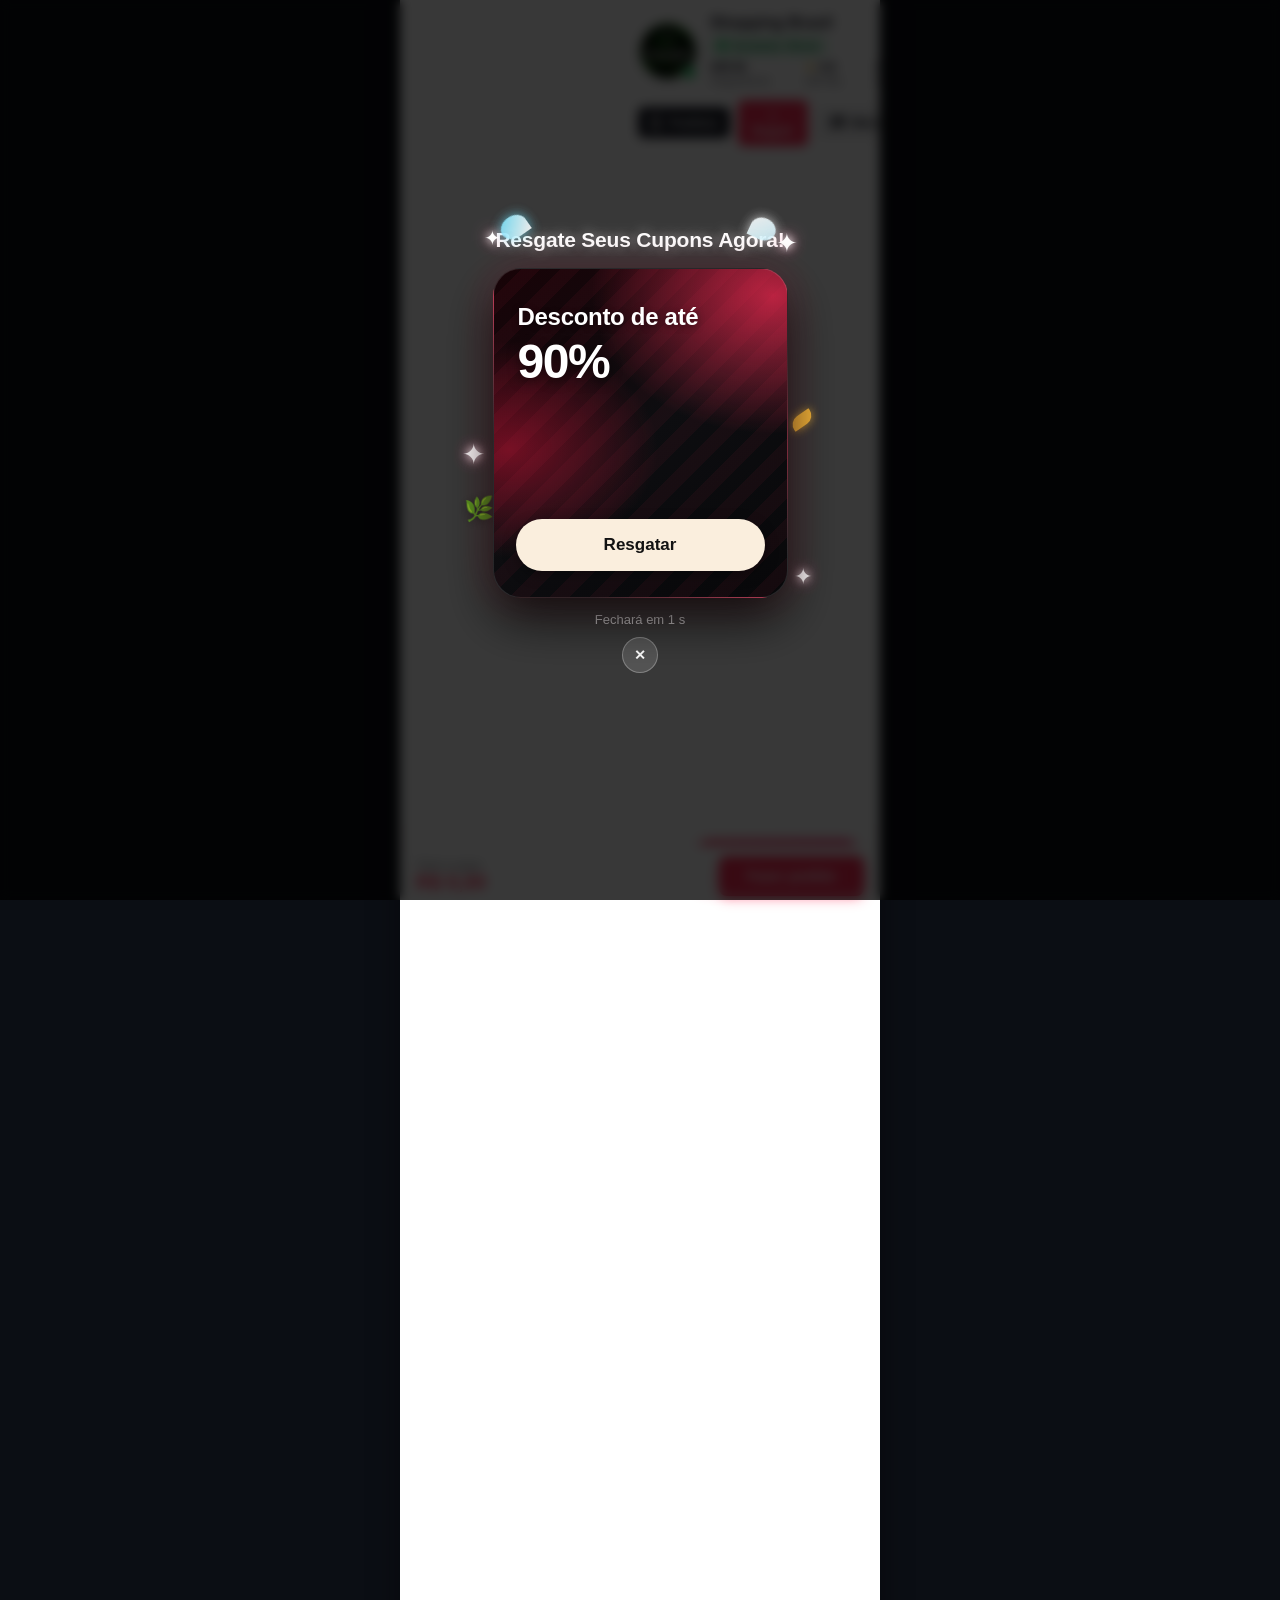
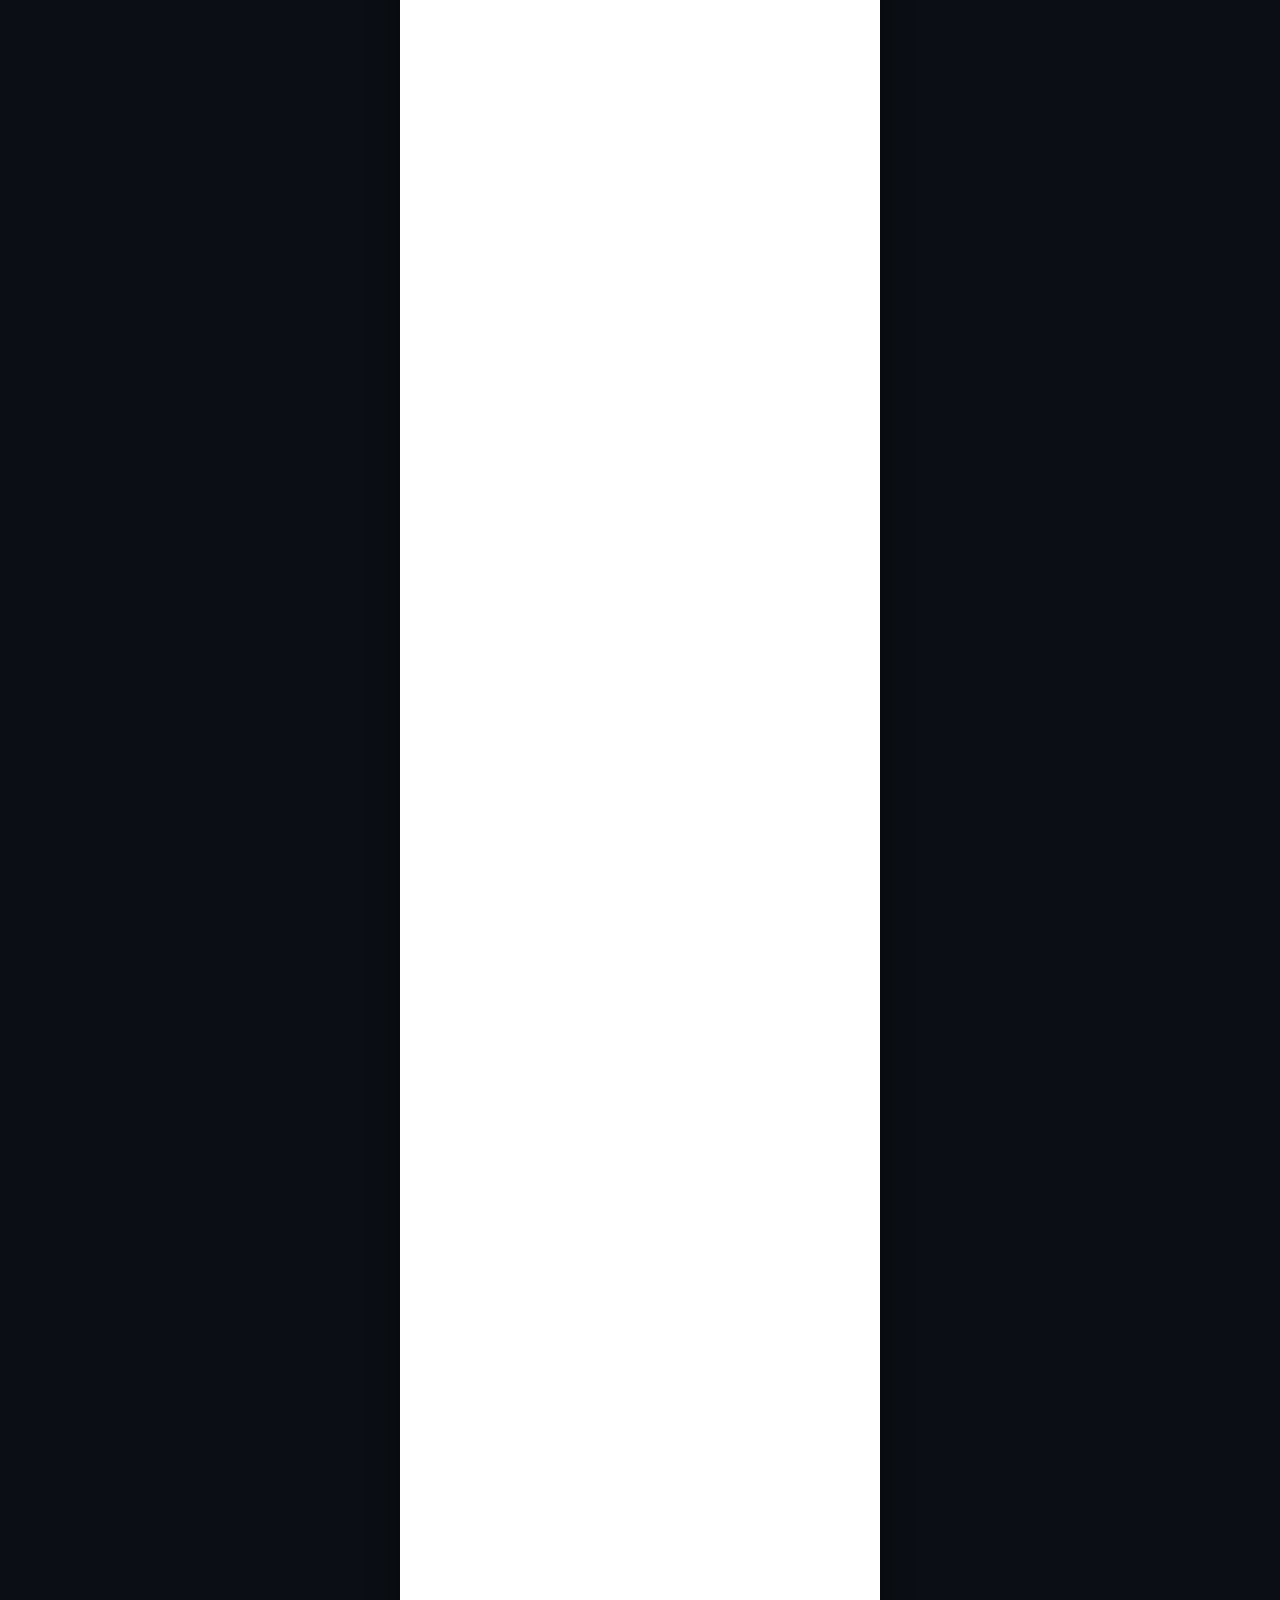
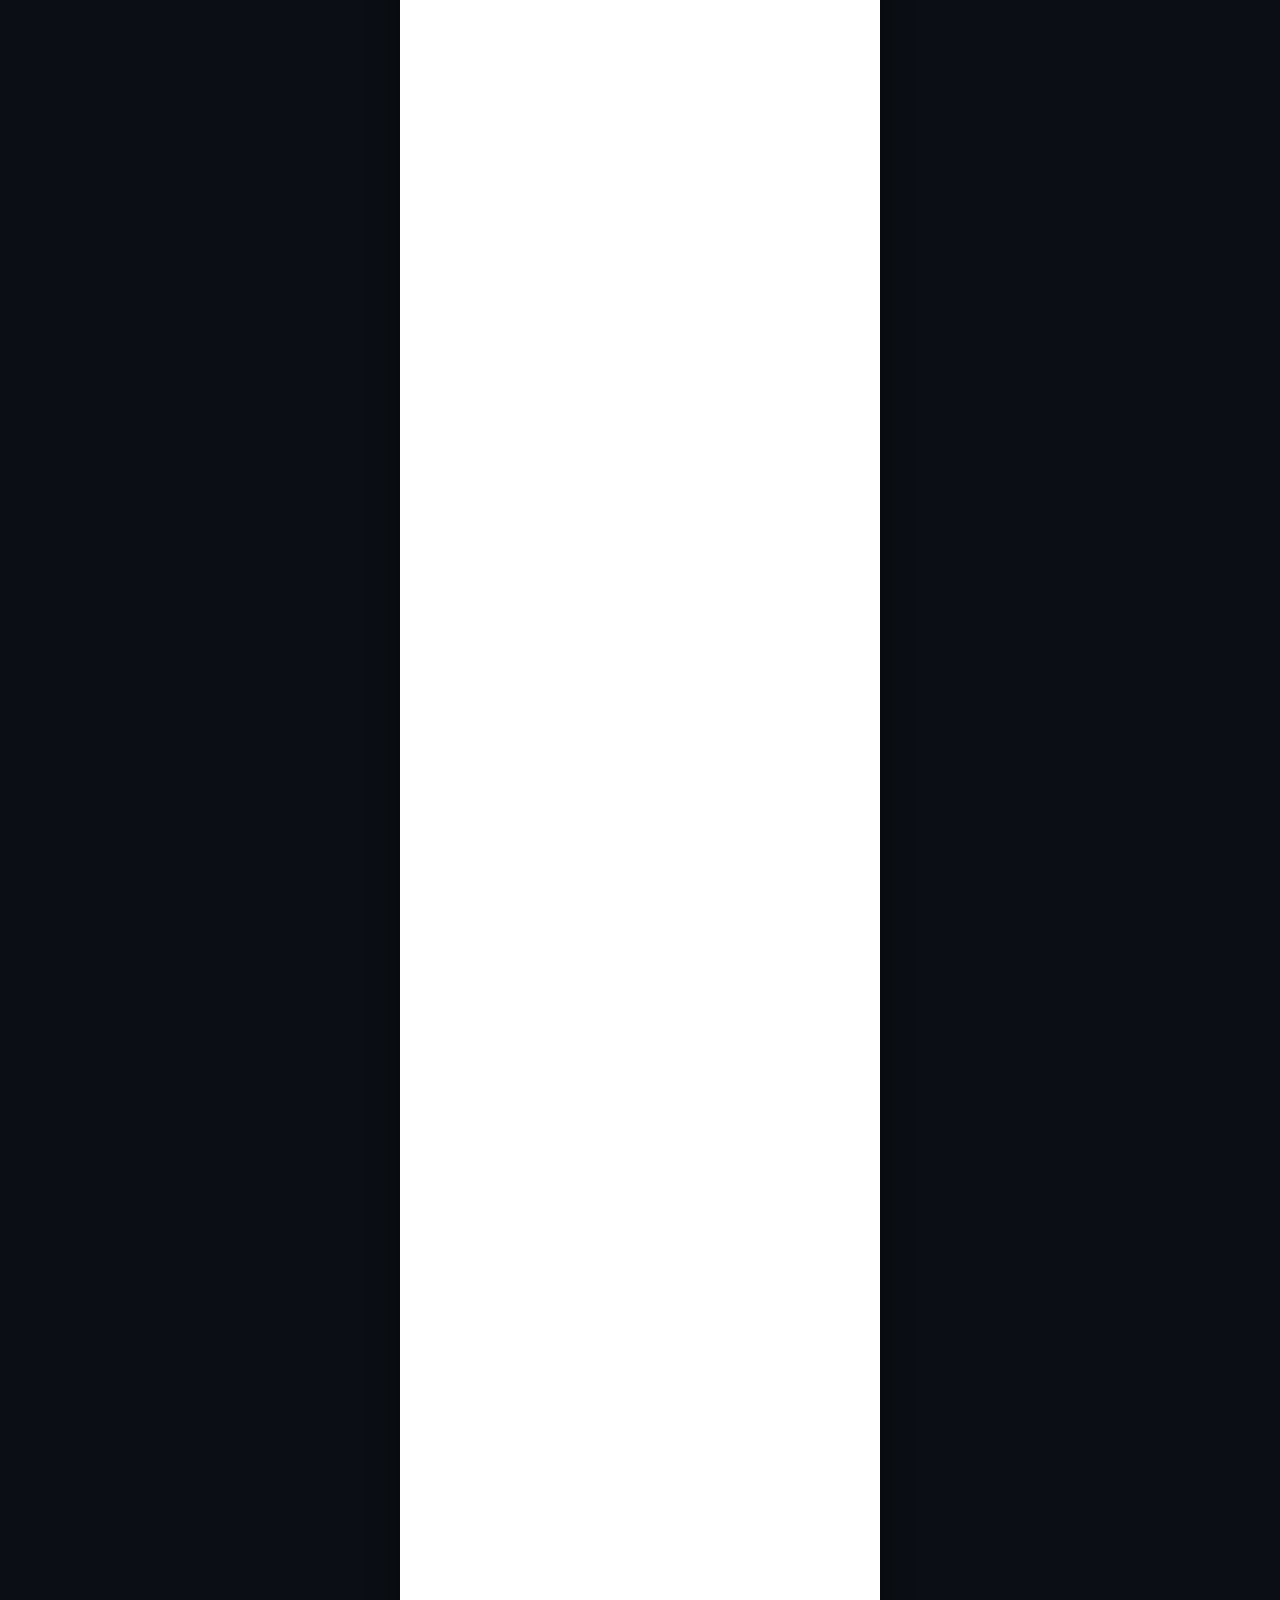
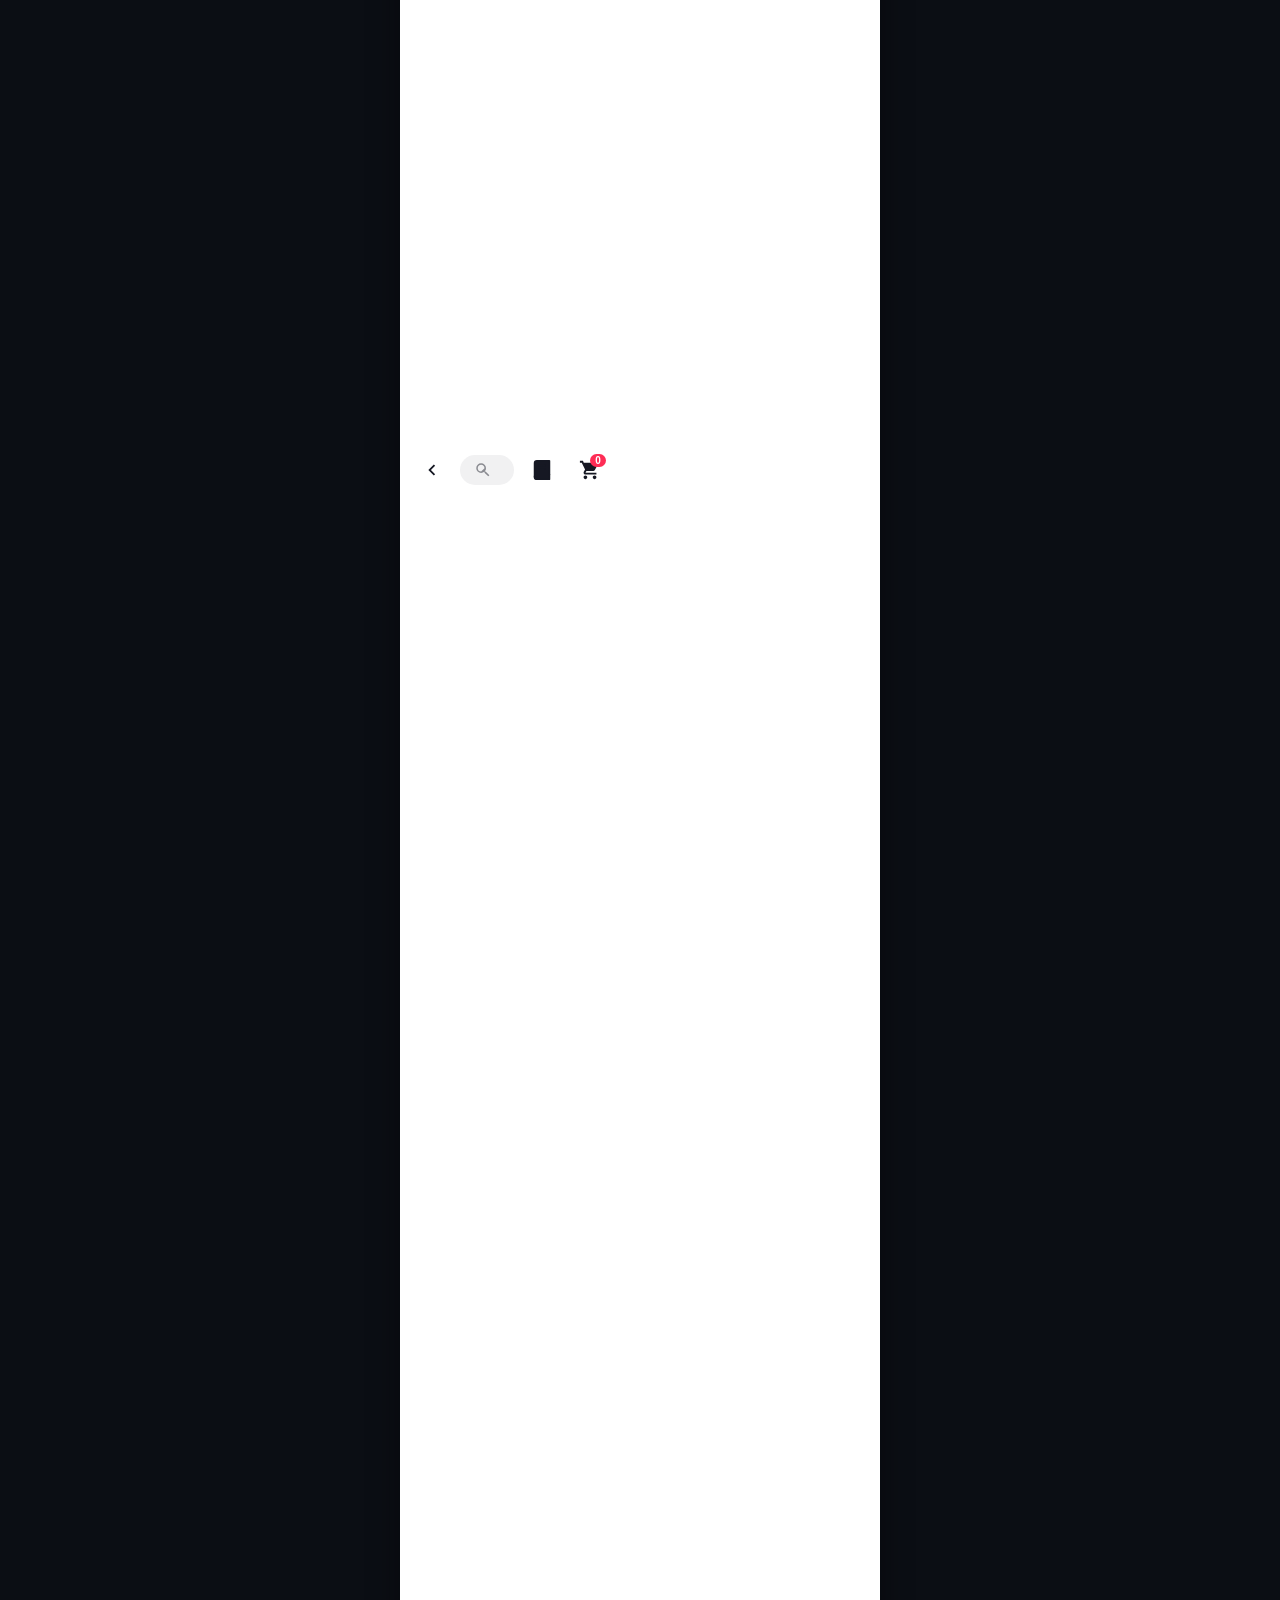
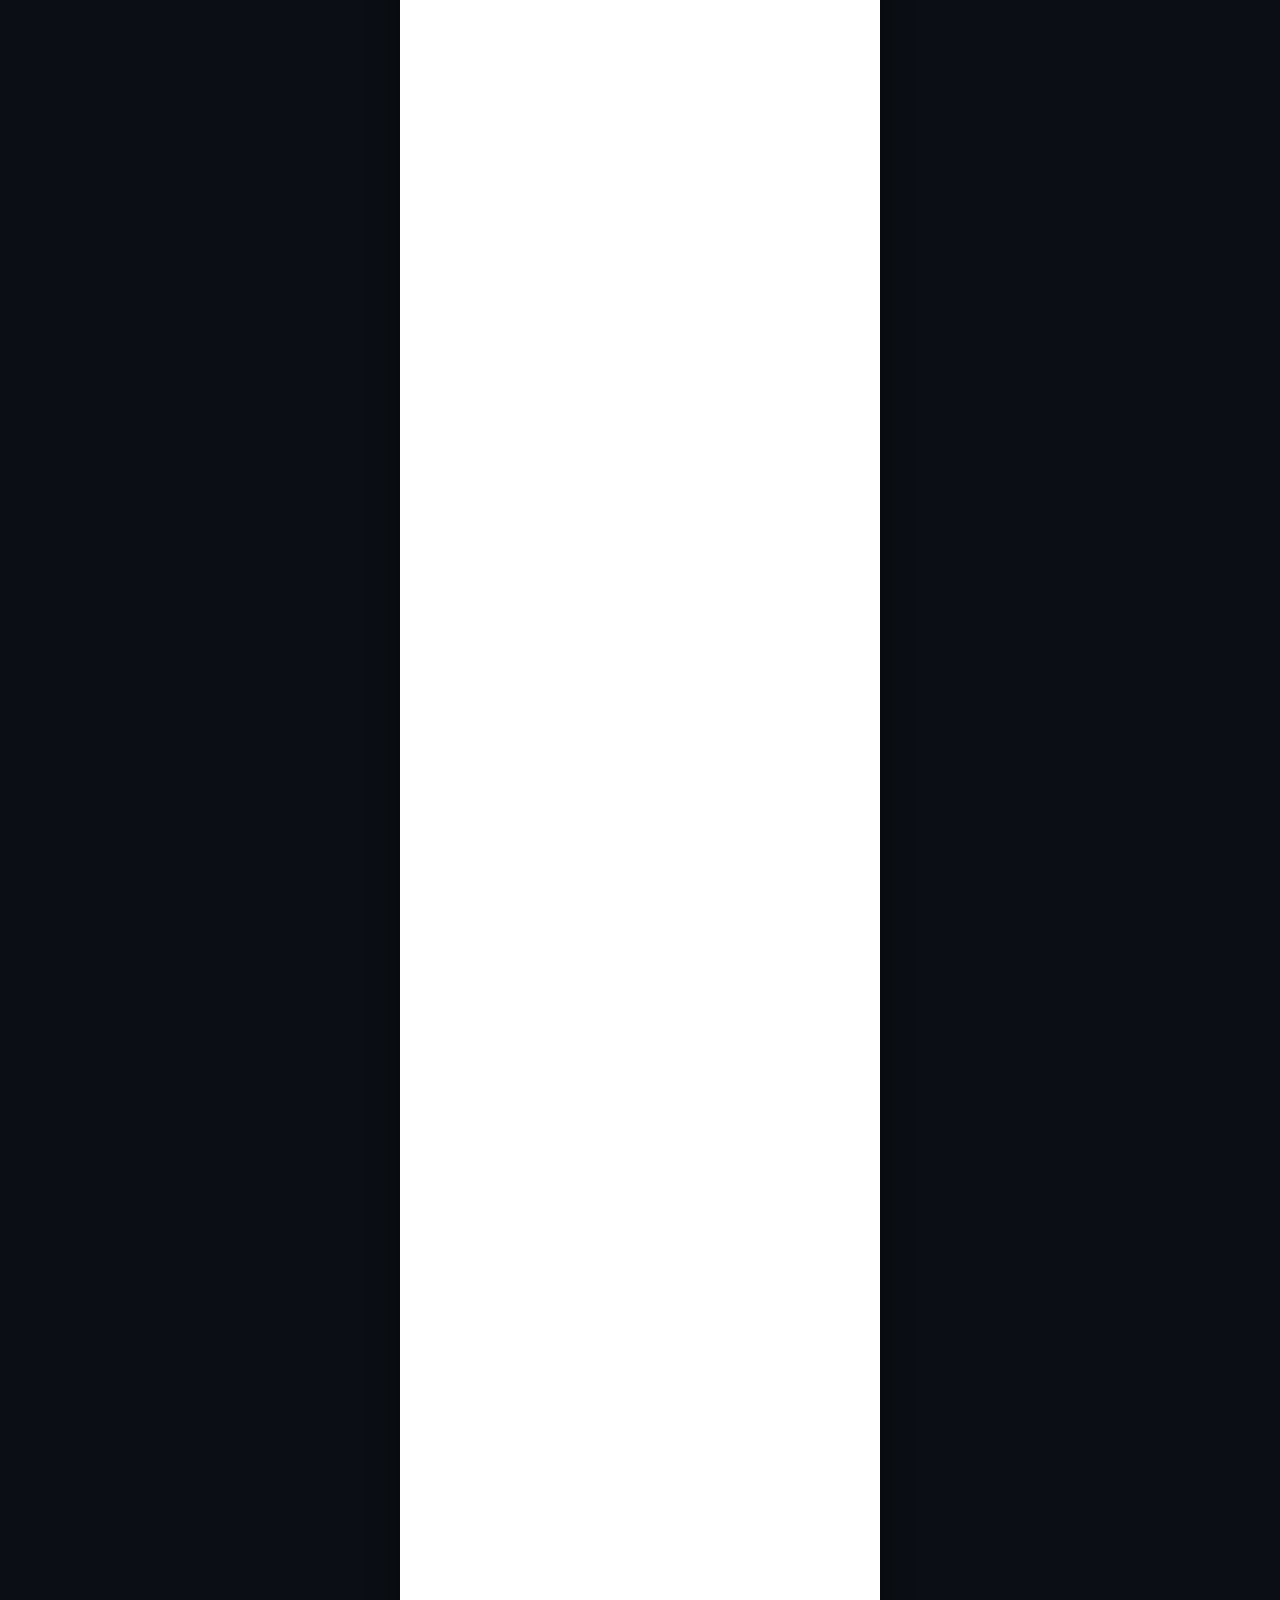
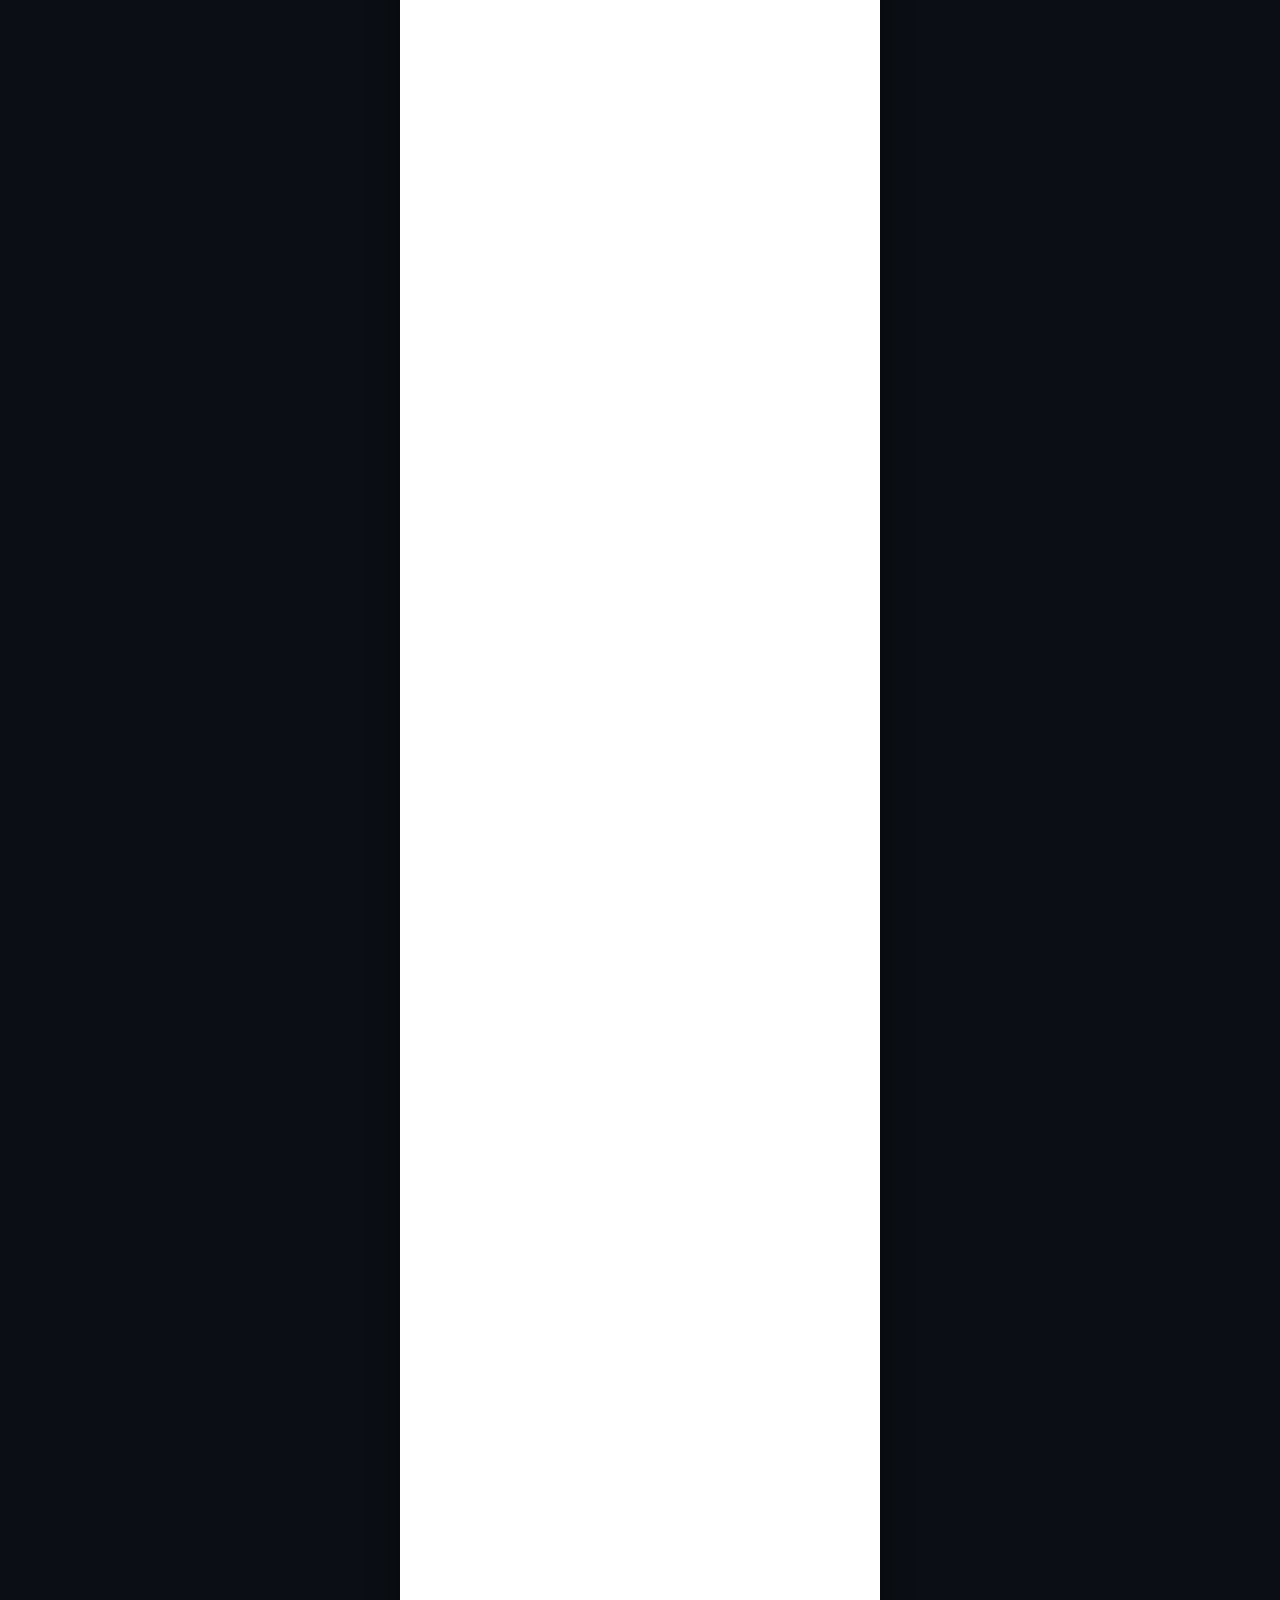
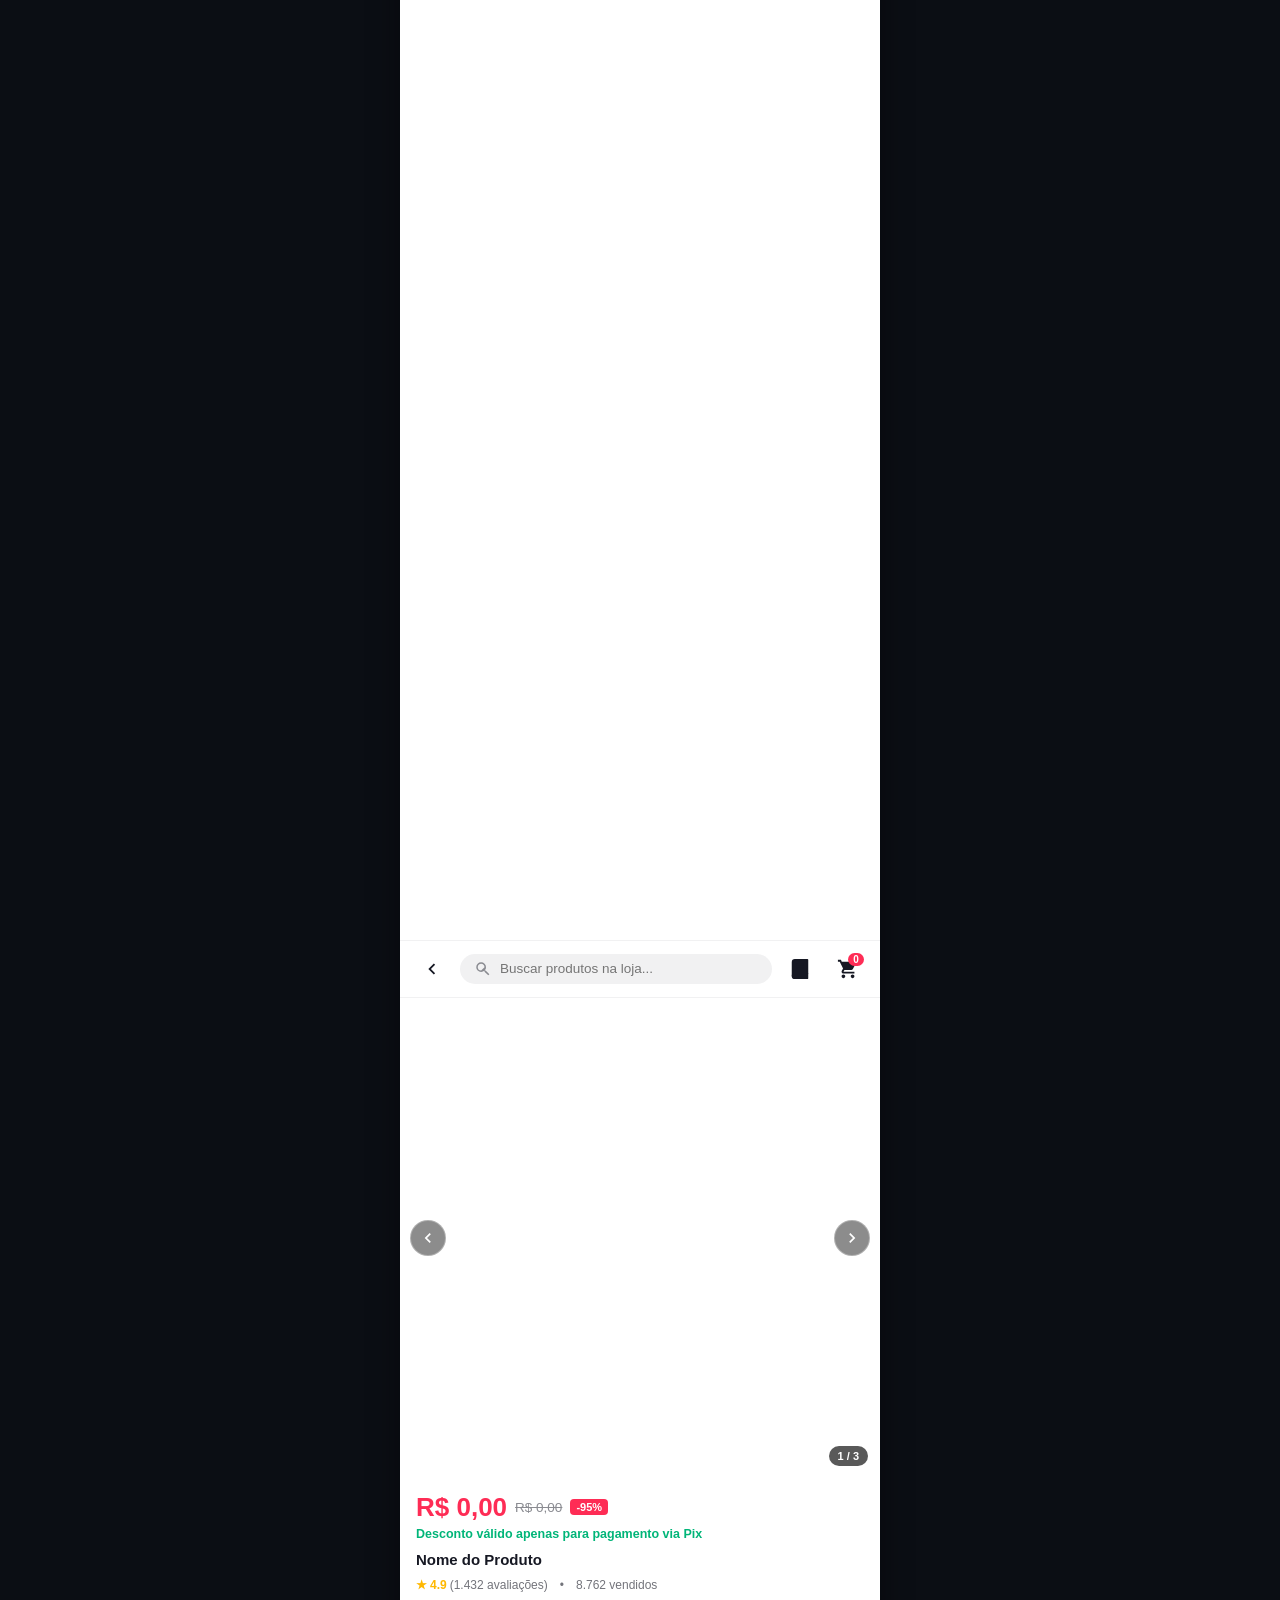
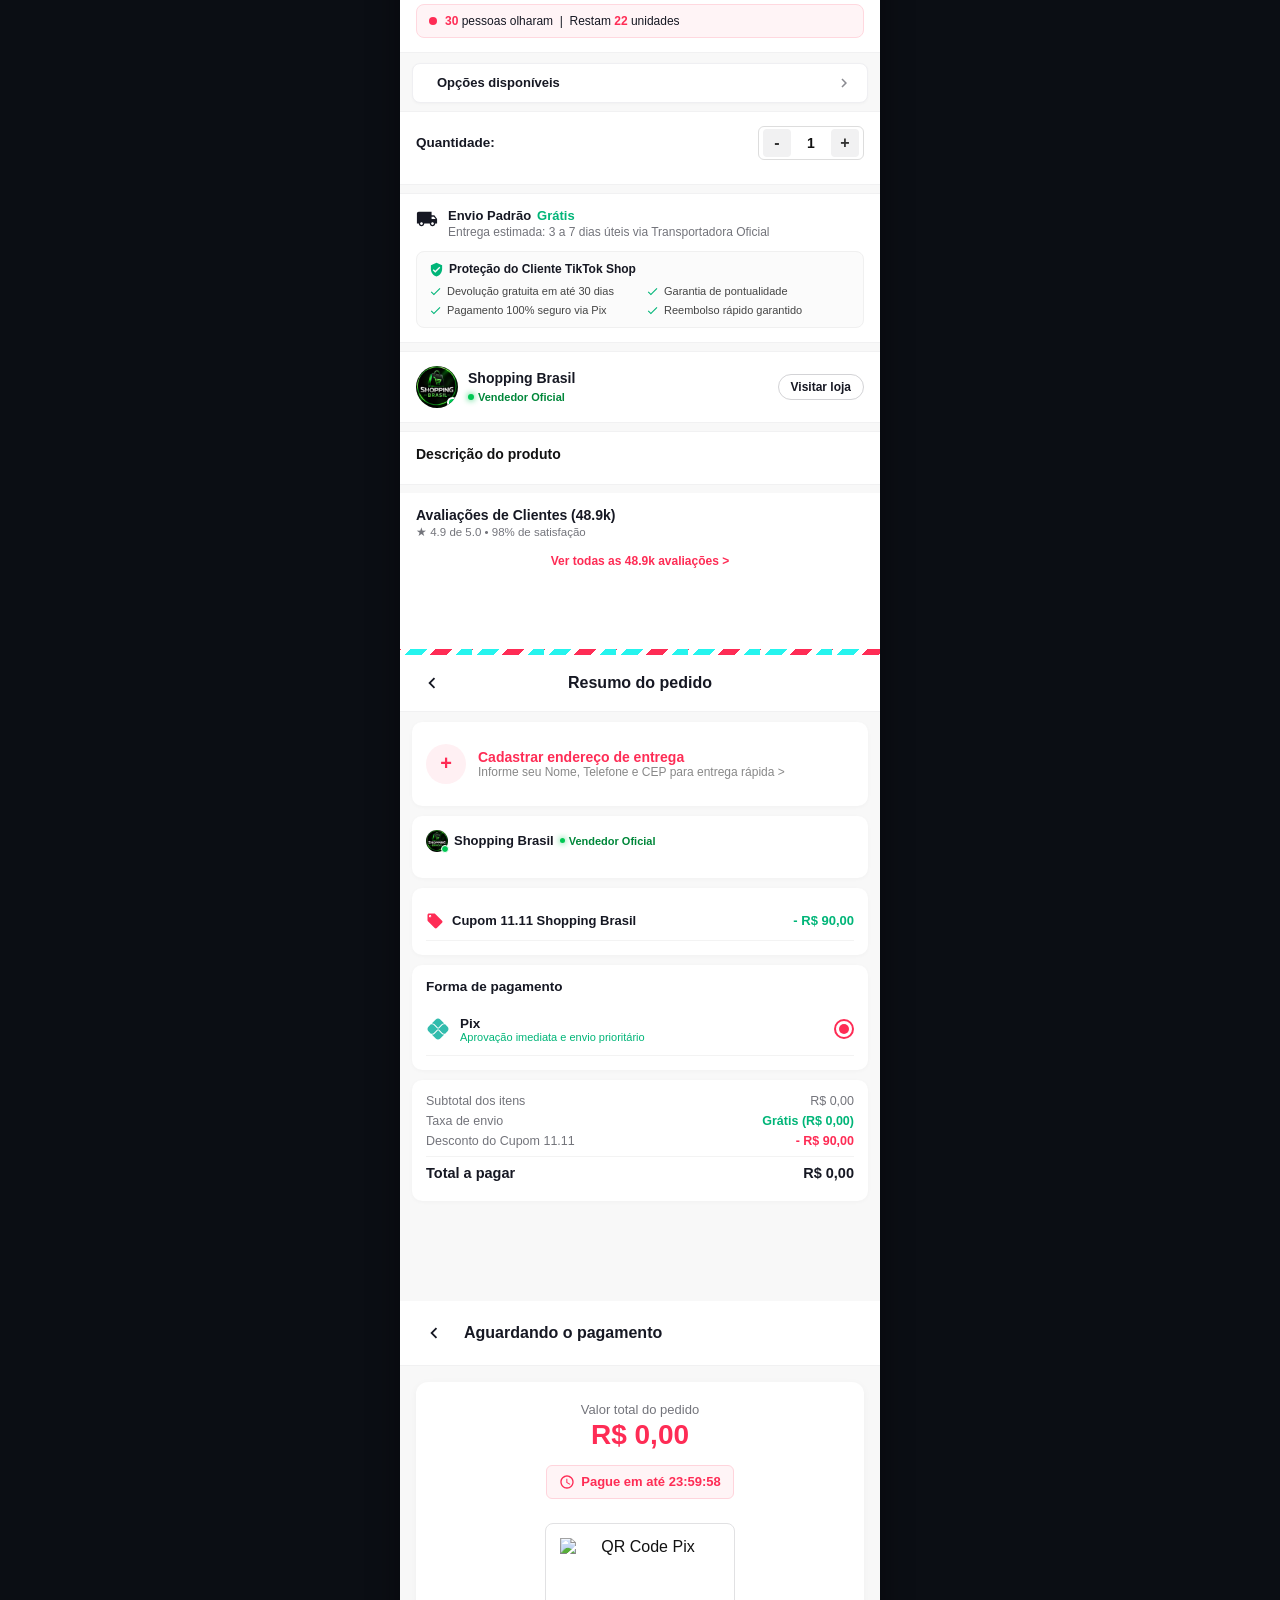
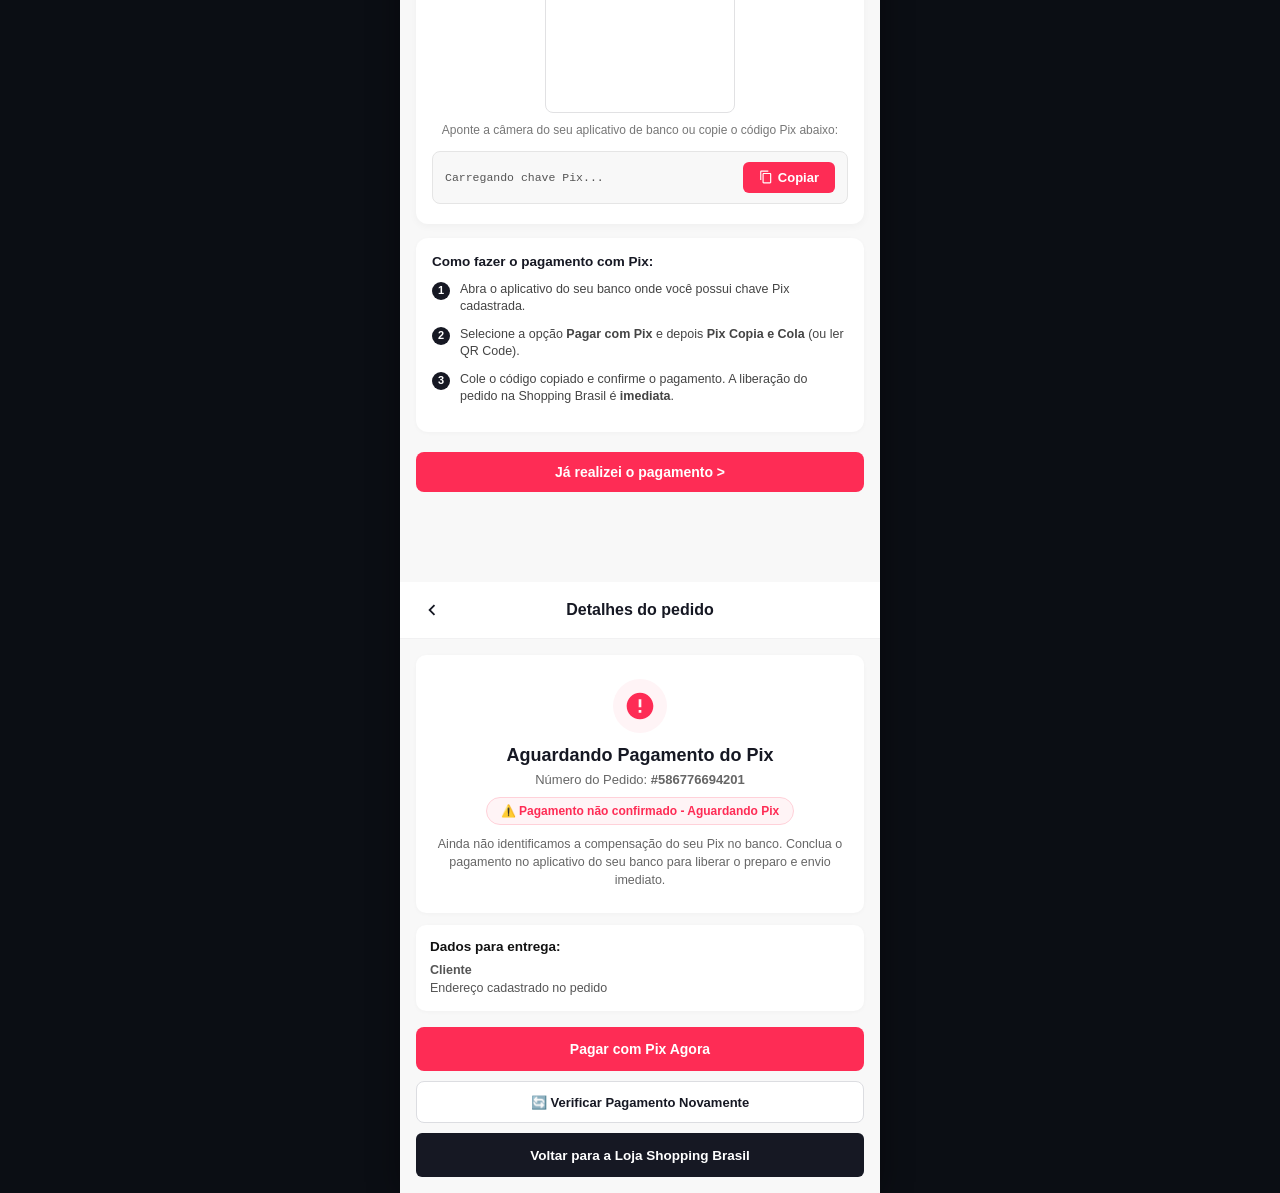
==== commit 7b96cc1a: "feat: layout em lista, modal de opcoes no carrinho, banner de escassez e tag Vendedor Oficial" ====
--- a/index.html
+++ b/index.html
@@ -59,7 +59,7 @@
             <div style="margin-top: 3px;">
               <span class="official-pill online-pulse-pill">
                 <span class="pulse-dot-green"></span>
-                Vendedor Oficial do TikTok
+                Vendedor Oficial
               </span>
             </div>
             <div class="store-stats">
@@ -197,6 +197,25 @@
           <div>•</div>
           <div id="pdpSoldCount">8.762 vendidos</div>
         </div>
+
+        <!-- PDP Scarcity / Urgency Banner (Matching Reference Screenshot) -->
+        <div class="pdp-urgency-banner" id="pdpUrgencyBanner">
+          <span class="pulse-dot-red"></span>
+          <span class="urgency-text">
+            <b id="pdpViewersCount">30</b> pessoas olharam &nbsp;|&nbsp; Restam <b id="pdpStockCount">22</b> unidades
+          </span>
+        </div>
+      </div>
+
+      <!-- PDP Options Available Preview Row (Click opens Quick-Select Drawer) -->
+      <div class="pdp-options-preview-card" id="pdpOptionsPreviewCard" onclick="openCurrentProductDrawer()">
+        <div class="options-preview-left">
+          <div class="options-preview-thumbs" id="pdpOptionsThumbsList">
+            <!-- mini thumbnails populated dynamically -->
+          </div>
+          <span class="options-preview-text" id="pdpOptionsCountText">Opções disponíveis</span>
+        </div>
+        <svg class="options-arrow-icon" viewBox="0 0 24 24"><path d="M8.59 16.59L13.17 12 8.59 7.41 10 6l6 6-6 6-1.41-1.41z"/></svg>
       </div>
 
       <!-- Product Color Options Section (Only shown when product has > 1 color) -->
@@ -282,7 +301,7 @@
               <div style="font-size: 14px; font-weight: 700; color: #161823;">Shopping Brasil</div>
               <div style="font-size: 11px; color: #00873a; font-weight: 700; display: inline-flex; align-items: center; gap: 4px; margin-top: 2px;">
                 <span class="pulse-dot-green" style="width: 6px; height: 6px;"></span>
-                Vendedor Oficial do TikTok
+                Vendedor Oficial
               </div>
             </div>
           </div>
@@ -385,7 +404,7 @@
           <span style="font-size: 13px; font-weight: 700; color: #161823;">Shopping Brasil</span>
           <span style="font-size: 11px; color: #00873a; font-weight: 700; display: inline-flex; align-items: center; gap: 4px;">
             <span class="pulse-dot-green" style="width: 5px; height: 5px;"></span>
-            Vendedor Oficial do TikTok
+            Vendedor Oficial
           </span>
         </div>
 
@@ -738,6 +757,67 @@
 
 
     <!-- ==========================================
+         MODAL 3.5: QUICK SELECT OPTIONS (TIKTOK DRAWER BOTTOM SHEET)
+         ========================================== -->
+    <div id="quickSelectModal" class="modal-overlay" onclick="closeQuickSelectDrawer(event)">
+      <div class="quick-sheet-container" onclick="event.stopPropagation()">
+        <!-- Header: Image + Price + Old Price + Title + Close -->
+        <div class="quick-sheet-header">
+          <div class="quick-sheet-thumb">
+            <img id="quickSheetImg" src="" alt="Produto">
+          </div>
+          <div class="quick-sheet-info">
+            <div class="quick-sheet-price-row">
+              <span class="quick-sheet-price" id="quickSheetPrice">R$ 0,00</span>
+              <span class="quick-sheet-old-price" id="quickSheetOldPrice">R$ 0,00</span>
+            </div>
+            <div class="quick-sheet-title" id="quickSheetTitle">Nome do Produto</div>
+            <div class="quick-sheet-selected-sub" id="quickSheetSelectedLabel">Op&ccedil;&atilde;o: Padr&atilde;o</div>
+          </div>
+          <button class="quick-sheet-close-btn" onclick="closeQuickSelectDrawer()">&times;</button>
+        </div>
+
+        <div class="quick-sheet-scrollable">
+          <!-- Models / Colors Section -->
+          <div class="quick-sheet-section" id="quickSheetModelsSection">
+            <div class="quick-sheet-section-title" id="quickSheetModelsHeader">Modelo (1)</div>
+            <div class="quick-sheet-models-grid" id="quickSheetModelsGrid">
+              <!-- Dynamically rendered -->
+            </div>
+          </div>
+
+          <!-- Voltage Section (shown if product has voltages) -->
+          <div class="quick-sheet-section" id="quickSheetVoltageSection" style="display: none;">
+            <div class="quick-sheet-section-title">Voltagem</div>
+            <div class="quick-sheet-chips-row" id="quickSheetVoltageChips">
+              <!-- Dynamically rendered -->
+            </div>
+          </div>
+
+          <!-- Quantity Section -->
+          <div class="quick-sheet-section">
+            <div class="quick-sheet-qty-row">
+              <span class="quick-sheet-section-title" style="margin-bottom: 0;">Quantidade</span>
+              <div class="quick-stepper">
+                <button type="button" class="quick-stepper-btn" onclick="changeQuickQty(-1)">-</button>
+                <span id="quickQtyValue">1</span>
+                <button type="button" class="quick-stepper-btn" onclick="changeQuickQty(1)">+</button>
+              </div>
+            </div>
+          </div>
+        </div>
+
+        <!-- Sticky Bottom CTA Button -->
+        <div class="quick-sheet-footer">
+          <button class="btn-quick-add-cart" id="btnQuickAddCart" onclick="confirmQuickAddToCart()">
+            Adicionar ao carrinho
+          </button>
+        </div>
+      </div>
+    </div>
+
+
+    <!-- ==========================================
          MODAL 4: CART DRAWER
          ========================================== -->
     <div id="cartModal" class="modal-overlay">
--- a/css/style.css
+++ b/css/style.css
@@ -1,4 +1,4 @@
-﻿/* TikTok Shop Mobile-Native Design System - Shopping Brasil */
+/* TikTok Shop Mobile-Native Design System - Shopping Brasil */
 :root {
   --ttk-pink: #fe2c55;
   --ttk-pink-hover: #e0264b;
@@ -542,48 +542,59 @@
   border-radius: 10px;
 }
 
-/* 2-COLUMN TIKTOK PRODUCT FEED GRID */
+/* ========================================================
+   VERTICAL LIST VIEW (COMPETITOR TIKTOK SHOP REDESIGN)
+   ======================================================== */
 .products-grid {
-  display: grid;
-  grid-template-columns: repeat(2, 1fr);
-  gap: 8px;
-  padding: 10px 10px 80px 10px;
+  display: flex !important;
+  flex-direction: column !important;
+  gap: 10px !important;
+  padding: 10px 12px 85px 12px !important;
 }
 
 .product-card {
   background: #ffffff;
-  border-radius: 10px;
+  border-radius: 12px;
   overflow: hidden;
-  box-shadow: 0 1px 4px rgba(0,0,0,0.04);
-  display: flex;
-  flex-direction: column;
-  cursor: pointer;
-  transition: transform 0.15s, box-shadow 0.15s;
+  box-shadow: 0 1px 4px rgba(0,0,0,0.05);
+  display: flex;
+  flex-direction: row;
+  cursor: pointer;
+  padding: 10px;
+  gap: 12px;
+  align-items: stretch;
+  transition: transform 0.15s ease, box-shadow 0.15s ease;
+  position: relative;
 }
 
 .product-card:active {
-  transform: scale(0.98);
+  transform: scale(0.99);
 }
 
 .product-thumb-wrap {
+  width: 104px;
+  height: 104px;
+  min-width: 104px;
+  max-width: 104px;
+  padding-top: 0 !important;
+  border-radius: 8px;
+  overflow: hidden;
+  background: #f7f7f8;
   position: relative;
-  width: 100%;
-  padding-top: 100%; /* 1:1 Aspect ratio */
-  background: #ffffff;
-  overflow: hidden;
-  border-bottom: 1px solid #f2f2f4;
+  display: flex;
+  align-items: center;
+  justify-content: center;
+  border: none;
 }
 
 .product-thumb-wrap img {
-  position: absolute;
-  top: 0;
-  left: 0;
-  width: 100%;
-  height: 100%;
-  object-fit: contain;
-  background: #ffffff;
-  padding: 6px;
-  box-sizing: border-box;
+  position: static !important;
+  width: 100% !important;
+  height: 100% !important;
+  object-fit: cover !important;
+  padding: 0 !important;
+  border-radius: 8px;
+  display: block;
 }
 
 .badge-tag {
@@ -591,61 +602,97 @@
 }
 
 .product-details {
-  padding: 8px 10px 10px 10px;
+  padding: 0;
   display: flex;
   flex-direction: column;
+  justify-content: space-between;
   flex: 1;
+  min-width: 0;
 }
 
 .product-title {
-  font-size: 13px;
-  font-weight: 500;
+  font-size: 13.5px;
+  font-weight: 600;
   line-height: 1.35;
   color: #161823;
   display: -webkit-box;
   -webkit-line-clamp: 2;
   -webkit-box-orient: vertical;
   overflow: hidden;
-  height: 35px;
-  margin-bottom: 6px;
+  height: auto;
+  max-height: 38px;
+  margin-bottom: 4px;
 }
 
 .product-meta-tags {
   display: flex;
-  align-items: center;
-  gap: 5px;
-  margin-bottom: 6px;
+  flex-wrap: wrap;
+  align-items: center;
+  gap: 6px;
+  margin-bottom: 4px;
+}
+
+.tag-discount-value {
+  background: #fff0f3;
+  color: #fe2c55;
+  font-size: 10.5px;
+  font-weight: 700;
+  padding: 2px 6px;
+  border-radius: 4px;
+  display: inline-block;
+  line-height: 1.2;
 }
 
 .tag-free-shipping {
   background: #e6f9f2;
-  color: var(--ttk-green);
-  font-size: 10px;
-  font-weight: 700;
-  padding: 1px 5px;
-  border-radius: 3px;
-}
-
-.tag-discount-percent {
-  background: #fff0f3;
-  color: var(--ttk-pink);
-  font-size: 10px;
-  font-weight: 700;
-  padding: 1px 4px;
-  border-radius: 3px;
-}
-
-.price-row {
-  display: flex;
-  align-items: baseline;
+  color: #00873a;
+  font-size: 10.5px;
+  font-weight: 700;
+  padding: 2px 6px;
+  border-radius: 4px;
+  display: inline-block;
+  line-height: 1.2;
+}
+
+.product-rating-row {
+  display: flex;
+  align-items: center;
+  gap: 4px;
+  font-size: 11px;
+  color: #73747b;
+  margin-bottom: 6px;
+}
+
+.product-rating-row .star-icon {
+  color: #ff9900;
+  font-size: 11.5px;
+}
+
+.product-rating-row .rating-num {
+  font-weight: 700;
+  color: #161823;
+}
+
+.product-bottom-row {
+  display: flex;
+  align-items: flex-end;
+  justify-content: space-between;
   gap: 6px;
   margin-top: auto;
 }
 
+.price-group {
+  display: flex;
+  align-items: baseline;
+  gap: 5px;
+  flex-wrap: wrap;
+}
+
 .price-current {
-  color: var(--ttk-pink);
-  font-size: 16px;
+  color: #fe2c55;
+  font-size: 16.5px;
   font-weight: 800;
+  line-height: 1;
 }
 
 .price-current small {
@@ -654,40 +701,39 @@
 }
 
 .price-old {
-  color: var(--ttk-text-light);
+  color: #8a8b91;
   font-size: 11px;
   text-decoration: line-through;
-}
-
-.product-footer-row {
-  display: flex;
-  align-items: center;
-  justify-content: space-between;
-  margin-top: 6px;
-}
-
-.sold-count {
-  font-size: 11px;
-  color: var(--ttk-text-gray);
-}
-
-.btn-card-buy {
+  line-height: 1;
+}
+
+.btn-list-buy {
   background: #fe2c55;
   color: #ffffff;
   border: none;
-  border-radius: 14px;
-  padding: 3px 8px;
-  font-size: 11px;
-  font-weight: 600;
-  display: flex;
-  align-items: center;
-  gap: 3px;
-}
-
-.btn-card-buy svg {
-  width: 12px;
-  height: 12px;
-  fill: #fff;
+  border-radius: 18px;
+  padding: 5px 12px;
+  font-size: 12px;
+  font-weight: 700;
+  display: inline-flex;
+  align-items: center;
+  gap: 4px;
+  cursor: pointer;
+  box-shadow: 0 2px 6px rgba(254, 44, 85, 0.25);
+  transition: transform 0.12s ease, opacity 0.12s ease;
+  flex-shrink: 0;
+}
+
+.btn-list-buy:active {
+  transform: scale(0.95);
+  opacity: 0.9;
+}
+
+.btn-list-buy svg {
+  width: 13px;
+  height: 13px;
+  fill: #ffffff;
+}
 }
 
 /* ========================================================
@@ -2670,3 +2716,384 @@
   pointer-events: none !important;
 }
 
+/* ========================================================
+   PDP URGENCY BANNER & OPTIONS PREVIEW (SCREENSHOT 4)
+   ======================================================== */
+.pulse-dot-red {
+  display: inline-block;
+  width: 8px;
+  height: 8px;
+  border-radius: 50%;
+  background: #fe2c55;
+  box-shadow: 0 0 0 rgba(254, 44, 85, 0.6);
+  animation: pulseRedGlow 1.4s infinite;
+  flex-shrink: 0;
+}
+
+@keyframes pulseRedGlow {
+  0% {
+    transform: scale(0.95);
+    box-shadow: 0 0 0 0 rgba(254, 44, 85, 0.7);
+  }
+  70% {
+    transform: scale(1.1);
+    box-shadow: 0 0 0 6px rgba(254, 44, 85, 0);
+  }
+  100% {
+    transform: scale(0.95);
+    box-shadow: 0 0 0 0 rgba(254, 44, 85, 0);
+  }
+}
+
+.pdp-urgency-banner {
+  background: #fff4f6;
+  border: 1px solid #ffd8df;
+  border-radius: 8px;
+  padding: 8px 12px;
+  display: flex;
+  align-items: center;
+  gap: 8px;
+  margin-top: 12px;
+  font-size: 12px;
+  color: #161823;
+}
+
+.pdp-urgency-banner .urgency-text {
+  font-size: 12px;
+  color: #161823;
+  line-height: 1.35;
+}
+
+.pdp-urgency-banner b {
+  color: #fe2c55;
+  font-weight: 700;
+}
+
+.pdp-options-preview-card {
+  background: #ffffff;
+  border-radius: 8px;
+  padding: 10px 14px;
+  margin: 10px 12px 0 12px;
+  display: flex;
+  align-items: center;
+  justify-content: space-between;
+  cursor: pointer;
+  border: 1px solid #efeff2;
+  box-shadow: 0 1px 3px rgba(0,0,0,0.03);
+  transition: background 0.15s ease;
+}
+
+.pdp-options-preview-card:active {
+  background: #f8f8f9;
+}
+
+.options-preview-left {
+  display: flex;
+  align-items: center;
+  gap: 10px;
+}
+
+.options-preview-thumbs {
+  display: flex;
+  align-items: center;
+  gap: 5px;
+}
+
+.options-preview-thumb-img {
+  width: 28px;
+  height: 28px;
+  border-radius: 4px;
+  object-fit: cover;
+  border: 1px solid #e1e2e6;
+  background: #fff;
+}
+
+.options-preview-text {
+  font-size: 13px;
+  font-weight: 600;
+  color: #161823;
+}
+
+.options-arrow-icon {
+  width: 18px;
+  height: 18px;
+  fill: #8a8b91;
+  flex-shrink: 0;
+}
+
+/* ========================================================
+   QUICK SELECT BOTTOM SHEET DRAWER (SCREENSHOT 3)
+   ======================================================== */
+.quick-sheet-container {
+  background: #ffffff;
+  width: 100%;
+  max-width: 480px;
+  border-radius: 16px 16px 0 0;
+  display: flex;
+  flex-direction: column;
+  max-height: 85vh;
+  box-shadow: 0 -4px 20px rgba(0,0,0,0.18);
+  animation: slideUpQuickSheet 0.25s cubic-bezier(0.16, 1, 0.3, 1);
+  overflow: hidden;
+}
+
+@keyframes slideUpQuickSheet {
+  from {
+    transform: translateY(100%);
+  }
+  to {
+    transform: translateY(0);
+  }
+}
+
+.quick-sheet-header {
+  display: flex;
+  align-items: flex-start;
+  gap: 12px;
+  padding: 14px 16px 12px 16px;
+  border-bottom: 1px solid #f0f0f2;
+  position: relative;
+}
+
+.quick-sheet-thumb {
+  width: 72px;
+  height: 72px;
+  min-width: 72px;
+  border-radius: 8px;
+  overflow: hidden;
+  background: #f7f7f8;
+  border: 1px solid #eaeaea;
+  display: flex;
+  align-items: center;
+  justify-content: center;
+}
+
+.quick-sheet-thumb img {
+  width: 100%;
+  height: 100%;
+  object-fit: cover;
+}
+
+.quick-sheet-info {
+  flex: 1;
+  min-width: 0;
+  padding-right: 20px;
+}
+
+.quick-sheet-price-row {
+  display: flex;
+  align-items: baseline;
+  gap: 6px;
+}
+
+.quick-sheet-price {
+  color: #fe2c55;
+  font-size: 18px;
+  font-weight: 800;
+}
+
+.quick-sheet-old-price {
+  color: #8a8b91;
+  font-size: 12px;
+  text-decoration: line-through;
+}
+
+.quick-sheet-title {
+  font-size: 13px;
+  font-weight: 600;
+  color: #161823;
+  margin-top: 3px;
+  display: -webkit-box;
+  -webkit-line-clamp: 1;
+  -webkit-box-orient: vertical;
+  overflow: hidden;
+}
+
+.quick-sheet-selected-sub {
+  font-size: 11.5px;
+  color: #73747b;
+  margin-top: 2px;
+}
+
+.quick-sheet-close-btn {
+  background: transparent;
+  border: none;
+  font-size: 22px;
+  line-height: 1;
+  color: #73747b;
+  cursor: pointer;
+  position: absolute;
+  top: 12px;
+  right: 14px;
+  width: 32px;
+  height: 32px;
+  display: flex;
+  align-items: center;
+  justify-content: center;
+  border-radius: 50%;
+}
+
+.quick-sheet-close-btn:active {
+  background: #f1f1f2;
+}
+
+.quick-sheet-scrollable {
+  padding: 14px 16px;
+  overflow-y: auto;
+  max-height: calc(85vh - 160px);
+}
+
+.quick-sheet-section {
+  margin-bottom: 16px;
+}
+
+.quick-sheet-section-title {
+  font-size: 13.5px;
+  font-weight: 700;
+  color: #161823;
+  margin-bottom: 10px;
+}
+
+.quick-sheet-models-grid {
+  display: grid;
+  grid-template-columns: repeat(3, 1fr);
+  gap: 8px;
+}
+
+.quick-model-card {
+  border: 1.5px solid #e1e2e6;
+  border-radius: 8px;
+  padding: 6px 4px;
+  display: flex;
+  flex-direction: column;
+  align-items: center;
+  gap: 5px;
+  cursor: pointer;
+  background: #fff;
+  transition: border-color 0.15s ease, background 0.15s ease;
+  position: relative;
+  text-align: center;
+}
+
+.quick-model-card.active {
+  border-color: #fe2c55;
+  background: #fff8f9;
+}
+
+.quick-model-card.active::after {
+  content: "✓";
+  position: absolute;
+  top: 2px;
+  right: 4px;
+  font-size: 10px;
+  color: #fe2c55;
+  font-weight: bold;
+}
+
+.quick-model-thumb {
+  width: 48px;
+  height: 48px;
+  border-radius: 6px;
+  object-fit: cover;
+  background: #f7f7f8;
+}
+
+.quick-model-name {
+  font-size: 11px;
+  font-weight: 600;
+  color: #161823;
+  max-width: 100%;
+  white-space: nowrap;
+  overflow: hidden;
+  text-overflow: ellipsis;
+}
+
+.quick-sheet-chips-row {
+  display: flex;
+  gap: 8px;
+  flex-wrap: wrap;
+}
+
+.quick-volt-chip {
+  padding: 7px 16px;
+  border: 1.5px solid #e1e2e6;
+  border-radius: 6px;
+  font-size: 12.5px;
+  font-weight: 600;
+  color: #161823;
+  cursor: pointer;
+  background: #fff;
+  transition: all 0.15s ease;
+}
+
+.quick-volt-chip.active {
+  border-color: #fe2c55;
+  color: #fe2c55;
+  background: #fff5f7;
+}
+
+.quick-sheet-qty-row {
+  display: flex;
+  align-items: center;
+  justify-content: space-between;
+}
+
+.quick-stepper {
+  display: inline-flex;
+  align-items: center;
+  border: 1px solid #dcdde1;
+  border-radius: 6px;
+  overflow: hidden;
+}
+
+.quick-stepper-btn {
+  width: 32px;
+  height: 30px;
+  border: none;
+  background: #f8f8f9;
+  font-size: 16px;
+  font-weight: 700;
+  color: #161823;
+  cursor: pointer;
+  display: flex;
+  align-items: center;
+  justify-content: center;
+}
+
+.quick-stepper-btn:active {
+  background: #eaeaea;
+}
+
+.quick-stepper span {
+  min-width: 34px;
+  text-align: center;
+  font-size: 13.5px;
+  font-weight: 700;
+  color: #161823;
+}
+
+.quick-sheet-footer {
+  padding: 12px 16px;
+  border-top: 1px solid #f0f0f2;
+  background: #ffffff;
+}
+
+.btn-quick-add-cart {
+  width: 100%;
+  height: 44px;
+  border: none;
+  border-radius: 22px;
+  background: #fe2c55;
+  color: #ffffff;
+  font-size: 14.5px;
+  font-weight: 700;
+  cursor: pointer;
+  box-shadow: 0 3px 10px rgba(254, 44, 85, 0.28);
+  transition: opacity 0.15s ease, transform 0.1s ease;
+}
+
+.btn-quick-add-cart:active {
+  opacity: 0.9;
+  transform: scale(0.99);
+}
+
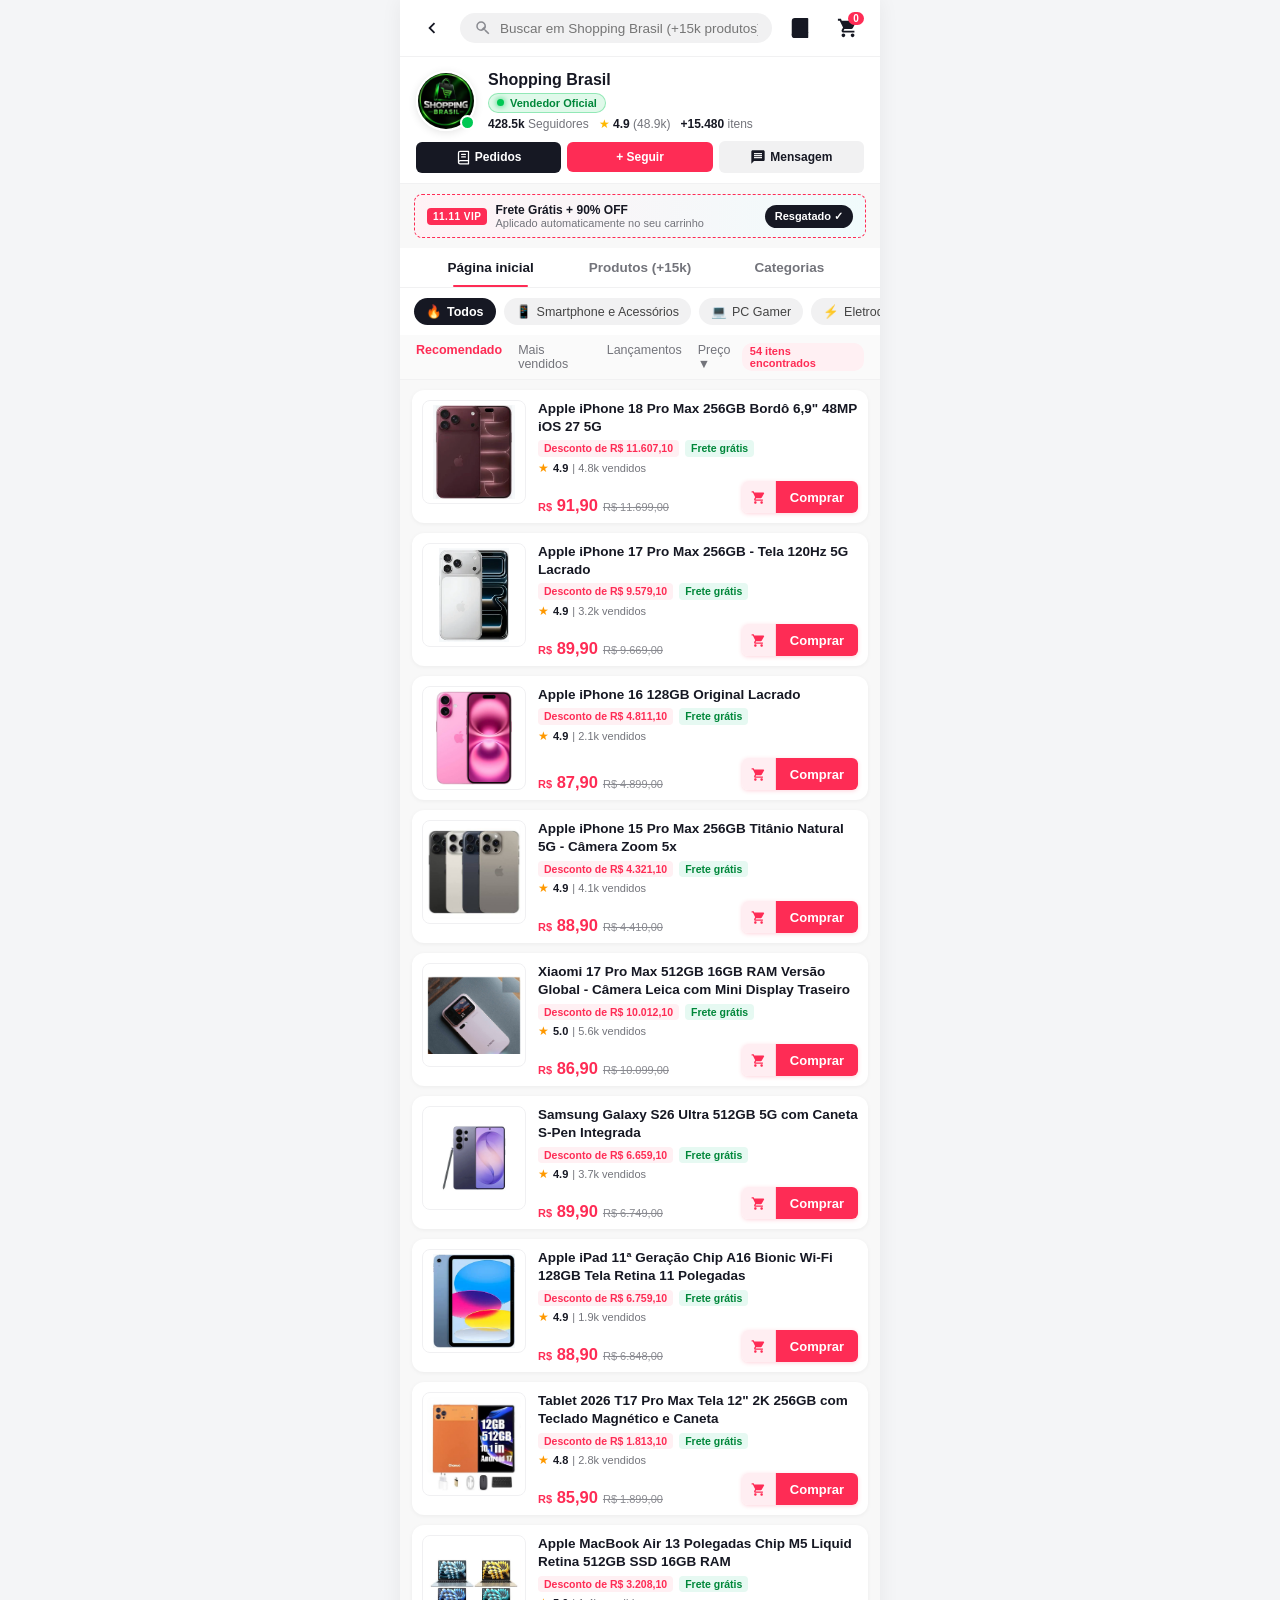
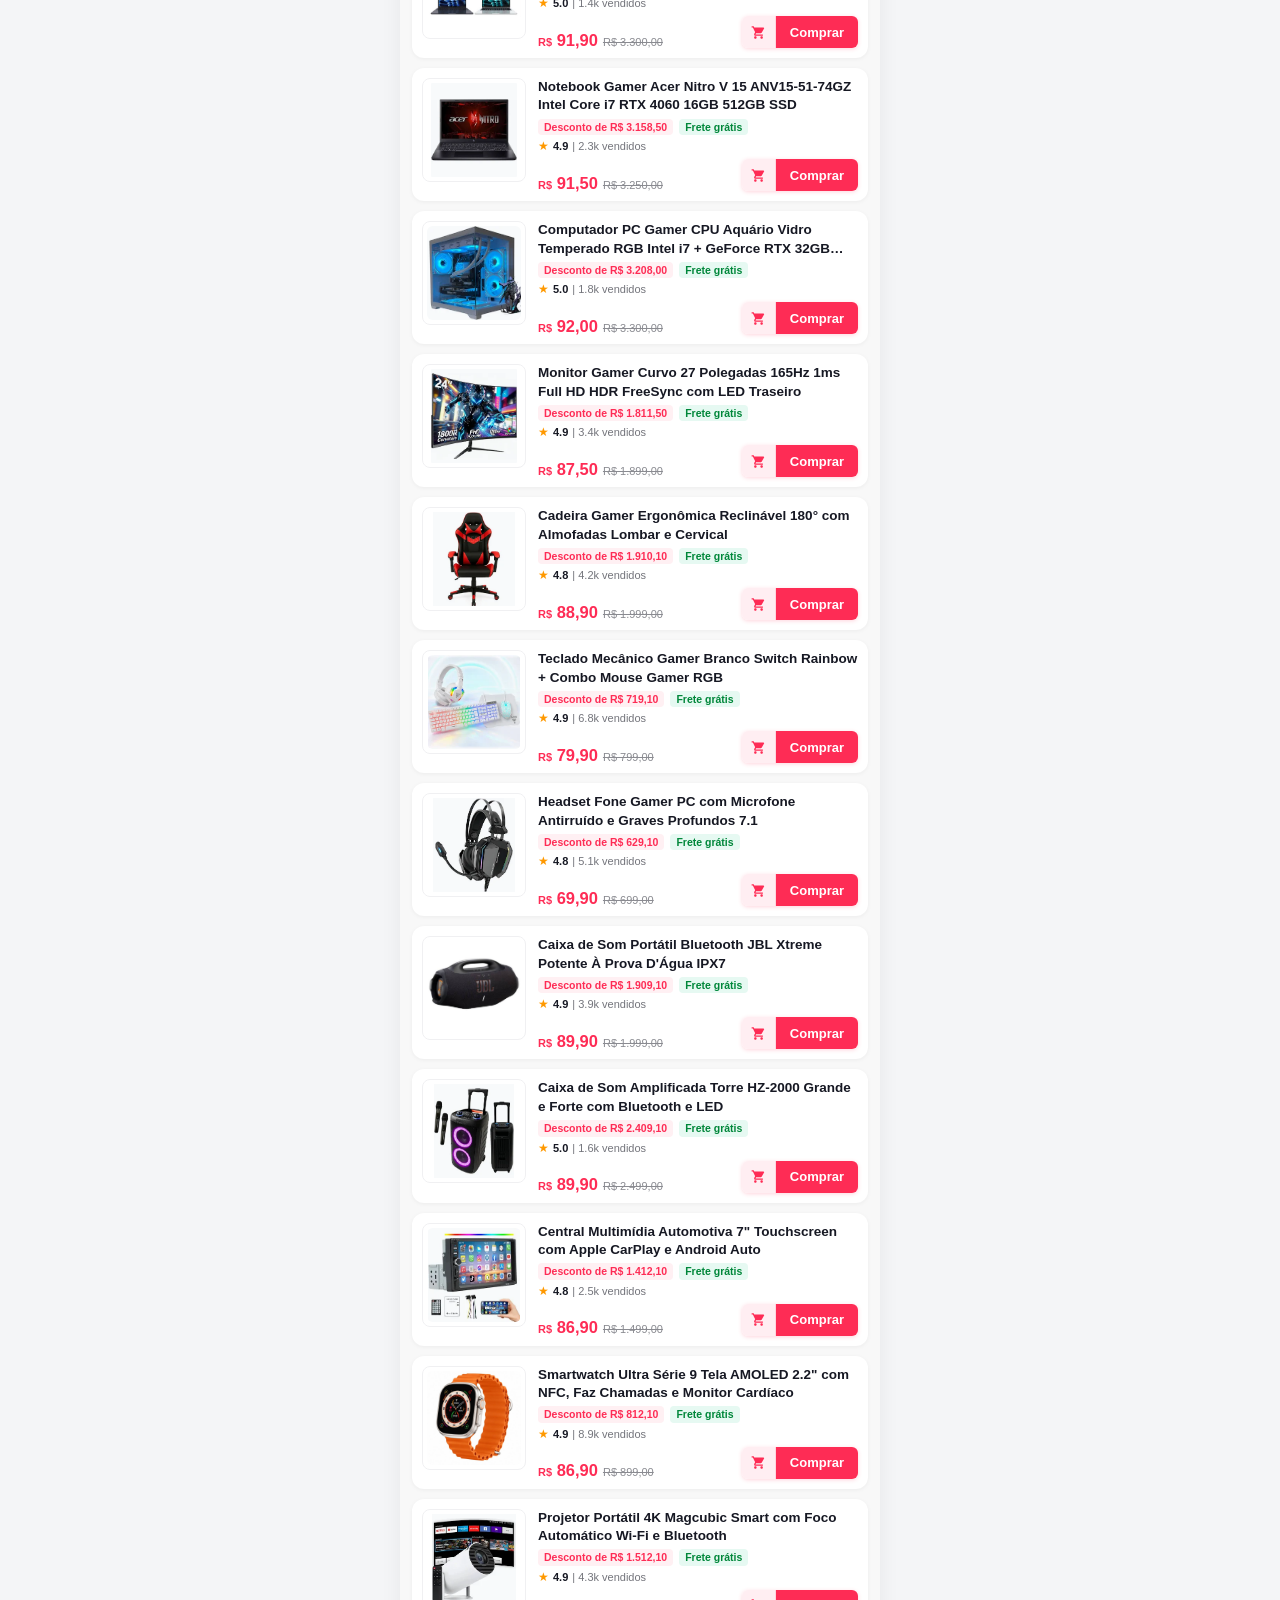
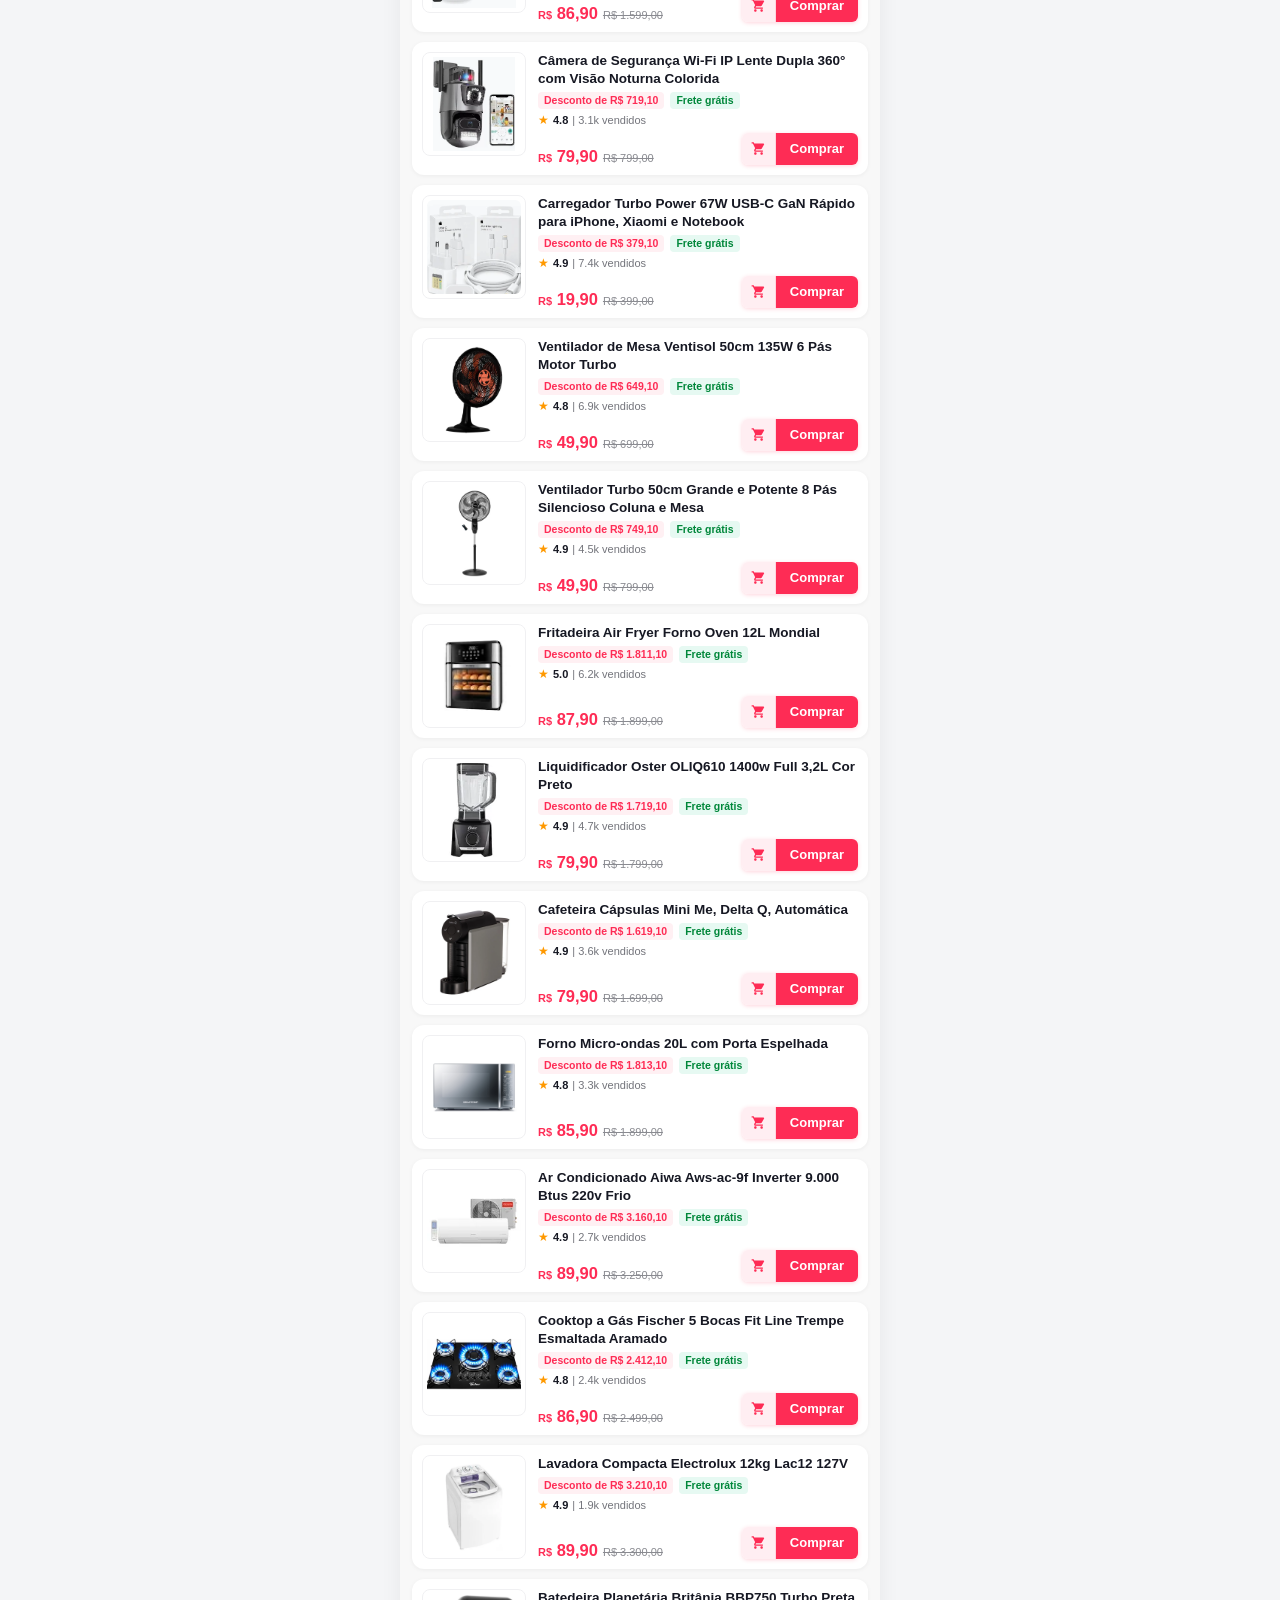
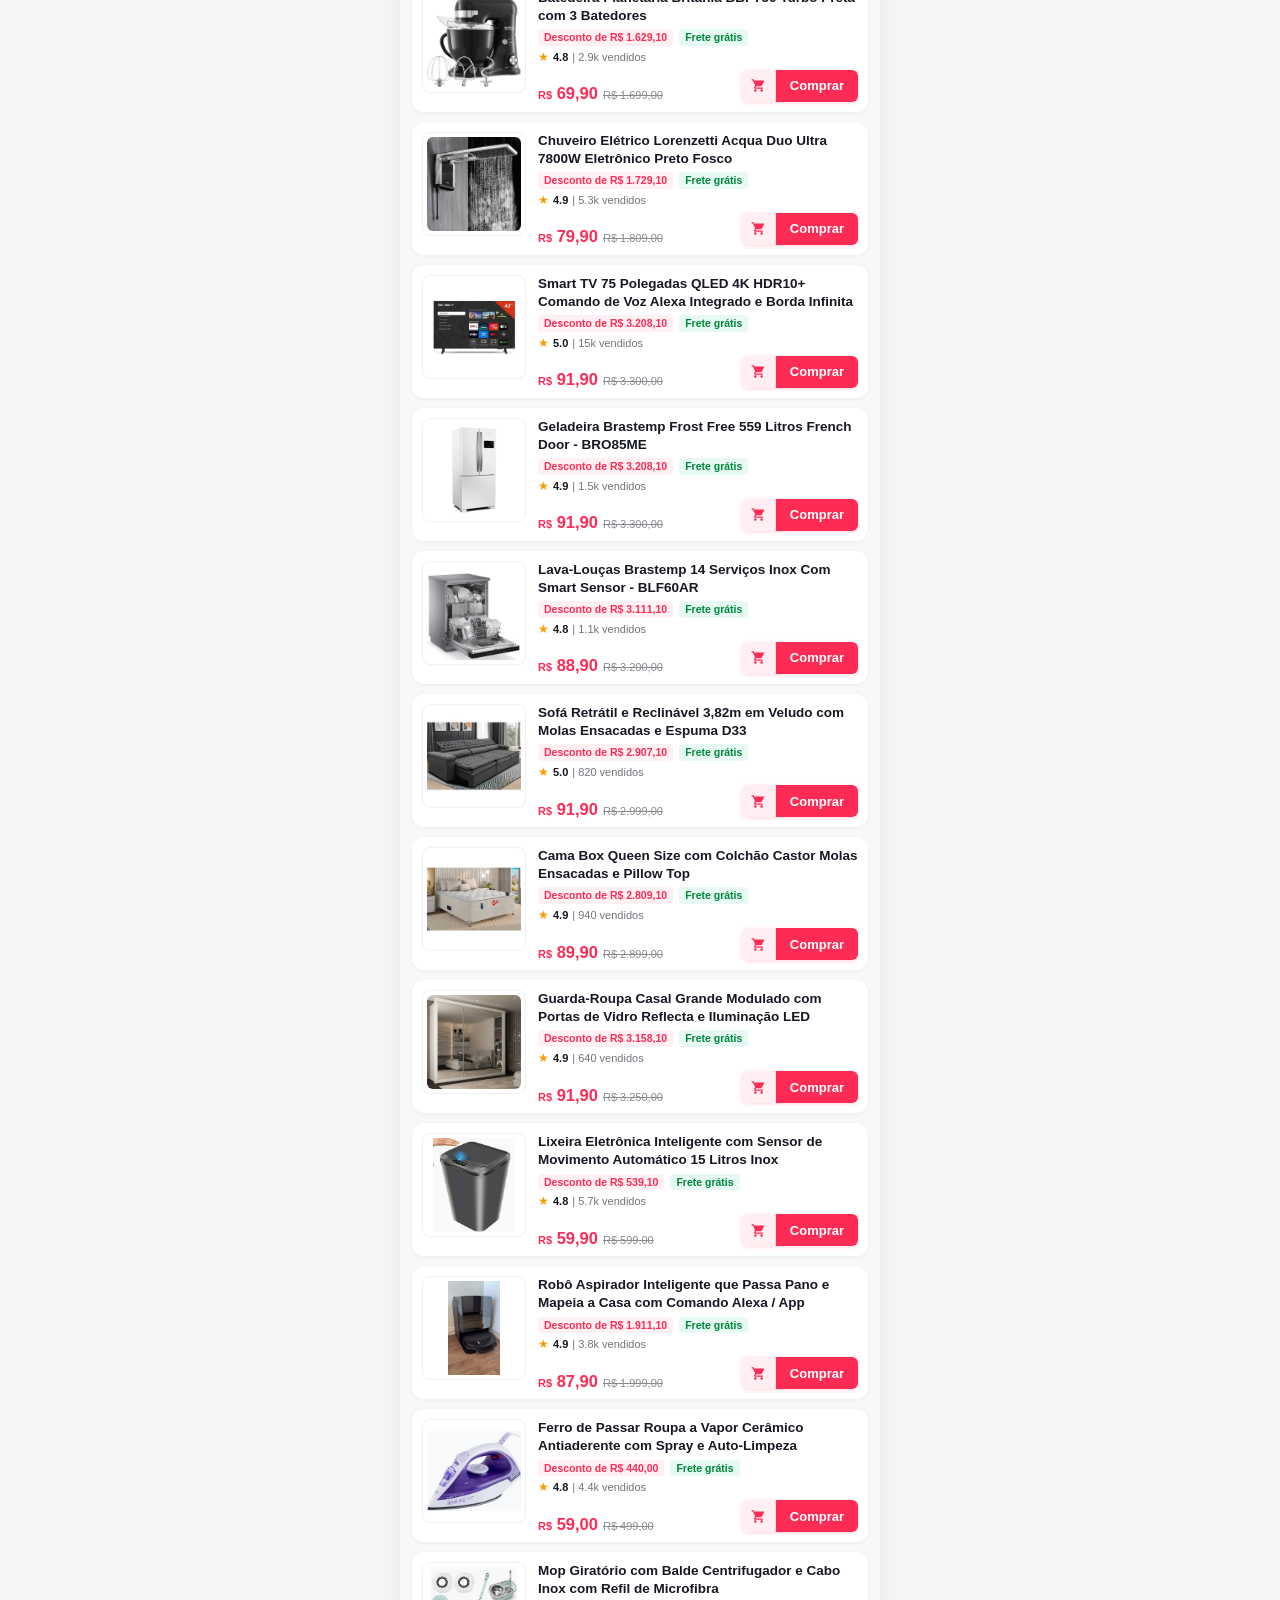
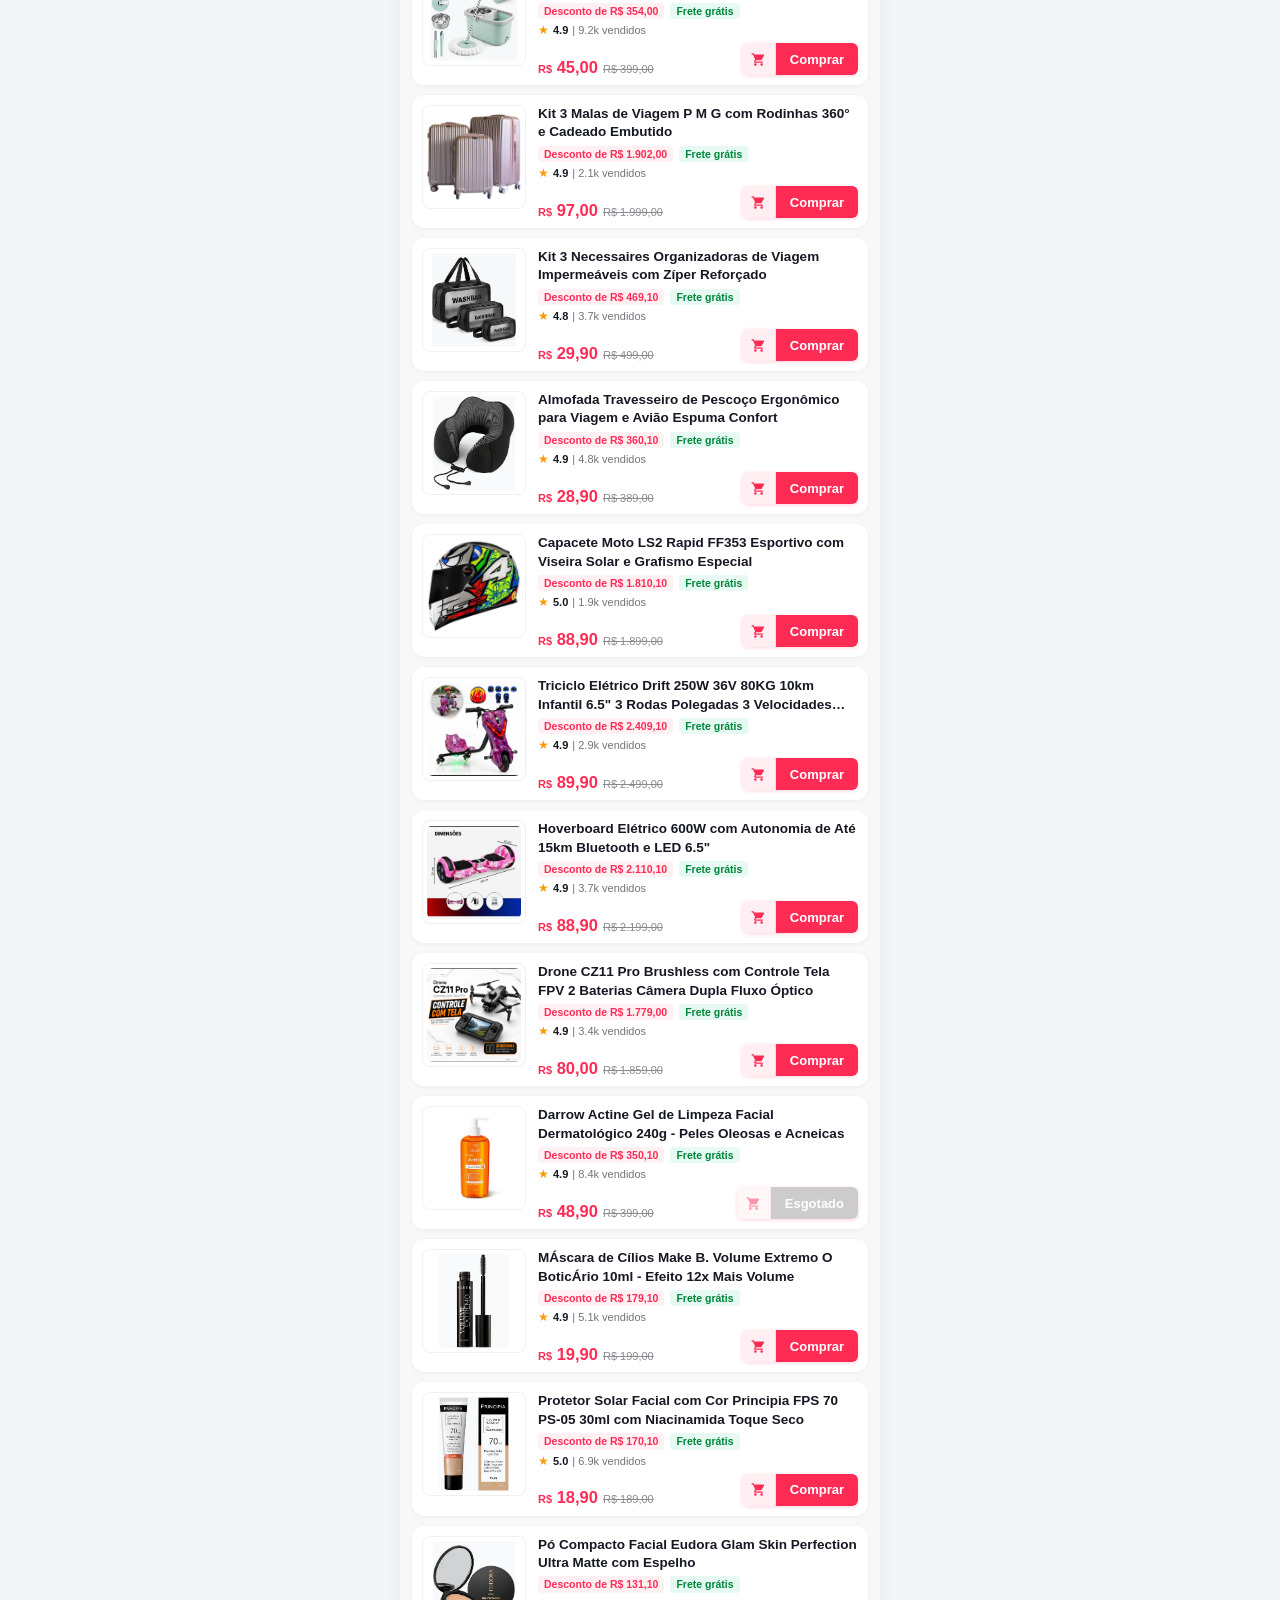
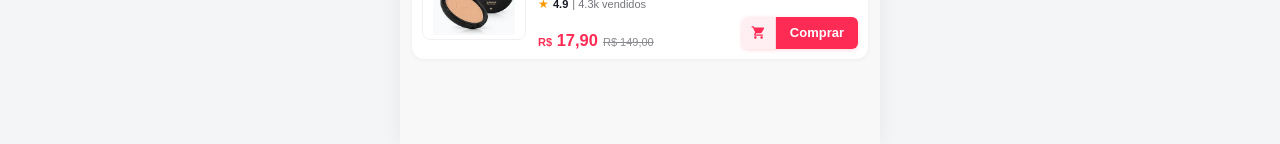
==== commit f7ecaf33: "fix: remover popups de cupom e roleta mantendo 90% OFF e enquadrar imagens de produtos sem cortes" ====
--- a/index.html
+++ b/index.html
@@ -606,101 +606,7 @@
     </div>
 
 
-    <!-- ==========================================
-         MODAL 1: 11.11 RESGATE SEUS CUPONS AGORA
-         ========================================== -->
-    <div id="promo1111Modal" class="ttk-screenshot-overlay" onclick="closePromo1111Modal()">
-      <div class="ttk-screenshot-container" onclick="event.stopPropagation()">
-        
-        <!-- Floating Ribbons / Leaves & Sparkles matching screenshot -->
-        <div class="ttk-float-ribbon top-left"></div>
-        <div class="ttk-float-ribbon top-right"></div>
-        <div class="ttk-float-leaf mid-left">🌿</div>
-        <div class="ttk-float-gold mid-right"></div>
-
-        <div class="ttk-sparkle sparkle-top-l">✦</div>
-        <div class="ttk-sparkle sparkle-top-r">✦</div>
-        <div class="ttk-sparkle sparkle-mid-l">✦</div>
-        <div class="ttk-sparkle sparkle-bot-r">✦</div>
-
-        <!-- Top Header Text (11.11 removed as marked with green pen) -->
-        <h2 class="ttk-screenshot-title">Resgate Seus Cupons Agora!</h2>
-
-        <!-- The Central Dark Card -->
-        <div class="ttk-screenshot-card">
-          <div class="ttk-card-inner-glow"></div>
-          
-          <div class="ttk-card-text-group">
-            <div class="ttk-card-headline">Desconto de até</div>
-            <div class="ttk-card-price">90%</div>
-          </div>
-
-          <!-- Bottom Button -->
-          <button class="ttk-card-claim-btn" onclick="openRouletteFromPromo()">
-            Resgatar
-          </button>
-        </div>
-
-        <!-- Bottom Timer & Close Button matching screenshot -->
-        <div class="ttk-screenshot-timer" id="popupCountdownText">Fechará em 4 s</div>
-        <button class="ttk-screenshot-close-btn" onclick="closePromo1111Modal()" aria-label="Fechar">&#x2715;</button>
-
-      </div>
-    </div>
-
-    <!-- ==========================================
-         MODAL 2: EMBEDDED ROULETTE WHEEL
-         ========================================== -->
-    <div id="rouletteModal" class="roulette-modal-overlay">
-      <div class="roulette-card">
-        
-        <div class="roulette-title-bar">
-          <h3>🎰 Roleta da Sorte Shopping Brasil</h3>
-          <p>Gire para resgatar seu super cupom de até 90% OFF!</p>
-        </div>
-
-        <div class="wheel-stage">
-          <div class="wheel-pointer-triangle"></div>
-          <div class="wheel-rotator-box" id="embeddedWheelRotator">
-            <canvas id="rouletteCanvasModal" width="290" height="290"></canvas>
-            <div class="wheel-center-button" onclick="triggerEmbeddedSpin()">
-              <span>GIRAR</span>
-            </div>
-          </div>
-        </div>
-
-        <div class="spin-actions-row">
-          <button id="btnEmbeddedSpin" class="btn-spin-action" onclick="triggerEmbeddedSpin()">
-            Girar a Roleta 🎰
-          </button>
-        </div>
-
-        <!-- Spin 1 Loss Sub-Dialog -->
-        <div id="spinResultLoss" class="spin-result-dialog loss">
-          <div class="spin-res-icon">😢</div>
-          <div class="spin-res-title">Uma pena!</div>
-          <div class="spin-res-desc">
-            Você não conseguiu desta vez, mas calma: você tem mais <b>uma chance grátis</b> para tentar de novo!
-          </div>
-          <button class="btn-spin-action" onclick="retrySpin()">
-            Tentar Novamente ↻
-          </button>
-        </div>
-
-        <!-- Spin 2 Win Sub-Dialog -->
-        <div id="spinResultWin" class="spin-result-dialog win">
-          <div class="spin-res-icon">🤩🎉</div>
-          <div class="spin-res-title" style="color: #00b578;">PARABÉNS!</div>
-          <div class="spin-res-desc">
-            Você ganhou <b>90% DE DESCONTO + Frete Grátis</b> exclusivo da Shopping Brasil!
-          </div>
-          <button class="btn-spin-action" style="background: linear-gradient(90deg, #00b578 0%, #00d990 100%);" onclick="claimRoulettePrize()">
-            Aproveitar Desconto na Loja 🎁
-          </button>
-        </div>
-
-      </div>
-    </div>
+    <!-- Modais de entrada (cupom e roleta) removidos mantendo o desconto de 90% ativo automaticamente -->
 
     <!-- ==========================================
          MODAL 3: FULL REVIEWS MODAL ("Ver todas")
--- a/css/style.css
+++ b/css/style.css
@@ -26,36 +26,37 @@
 }
 
 html {
-  background-color: #0b0e14;
+  background-color: #f4f5f7;
   overflow-x: hidden;
   width: 100%;
+  max-width: 100%;
   margin: 0;
   padding: 0;
   touch-action: manipulation;
-  -ms-touch-action: manipulation;
+  -webkit-text-size-adjust: 100%;
 }
 
 body {
-  background-color: #0b0e14;
+  background-color: #f4f5f7;
   color: var(--ttk-text-dark);
   display: flex;
   justify-content: center;
   min-height: 100vh;
   width: 100%;
+  max-width: 100%;
   overflow-x: hidden;
   margin: 0;
   padding: 0;
   touch-action: manipulation;
-  -ms-touch-action: manipulation;
 }
 
 #app-container {
   width: 100%;
   max-width: 480px;
   min-height: 100vh;
-  background-color: var(--ttk-bg);
+  background-color: #ffffff;
   position: relative;
-  box-shadow: 0 0 30px rgba(0, 0, 0, 0.4);
+  box-shadow: 0 0 20px rgba(0, 0, 0, 0.06);
   display: flex;
   flex-direction: column;
   overflow-x: hidden;
@@ -298,26 +299,29 @@
 .store-actions {
   display: flex;
   align-items: center;
-  gap: 8px;
-  margin-top: 12px;
+  gap: 6px;
+  margin-top: 10px;
+  width: 100%;
 }
 
 .btn-orders {
-  flex: 1.1;
+  flex: 1;
+  min-width: 0;
   background: #161823;
   color: #ffffff;
-  font-size: 13px;
+  font-size: 12px;
   font-weight: 600;
   border: none;
   border-radius: 6px;
-  padding: 8px 10px;
+  padding: 8px 6px;
   cursor: pointer;
   display: flex;
   align-items: center;
   justify-content: center;
-  gap: 6px;
+  gap: 4px;
   position: relative;
   transition: all 0.2s;
+  white-space: nowrap;
 }
 
 .btn-orders:active {
@@ -350,19 +354,21 @@
 
 .btn-follow {
   flex: 1;
+  min-width: 0;
   background: var(--ttk-pink);
   color: #ffffff;
-  font-size: 13.5px;
+  font-size: 12px;
   font-weight: 600;
   border: none;
   border-radius: 6px;
-  padding: 8px 14px;
+  padding: 8px 6px;
   cursor: pointer;
   display: flex;
   align-items: center;
   justify-content: center;
-  gap: 6px;
+  gap: 4px;
   transition: all 0.2s;
+  white-space: nowrap;
 }
 
 .btn-follow.following {
@@ -372,18 +378,20 @@
 
 .btn-message {
   flex: 1;
+  min-width: 0;
   background: #f1f1f2;
   color: #161823;
-  font-size: 13.5px;
+  font-size: 12px;
   font-weight: 600;
   border: none;
   border-radius: 6px;
-  padding: 8px 14px;
+  padding: 8px 6px;
   cursor: pointer;
   display: flex;
   align-items: center;
   justify-content: center;
-  gap: 6px;
+  gap: 4px;
+  white-space: nowrap;
 }
 
 /* Coupon Banner (Frame 00:06 of video) */
@@ -576,24 +584,26 @@
   height: 104px;
   min-width: 104px;
   max-width: 104px;
-  padding-top: 0 !important;
+  padding: 4px;
+  box-sizing: border-box;
   border-radius: 8px;
   overflow: hidden;
-  background: #f7f7f8;
+  background: #ffffff;
+  border: 1px solid #f0f0f2;
   position: relative;
   display: flex;
   align-items: center;
   justify-content: center;
-  border: none;
+  flex-shrink: 0;
 }
 
 .product-thumb-wrap img {
   position: static !important;
   width: 100% !important;
   height: 100% !important;
-  object-fit: cover !important;
+  object-fit: contain !important;
   padding: 0 !important;
-  border-radius: 8px;
+  border-radius: 6px;
   display: block;
 }
 
@@ -707,47 +717,78 @@
   line-height: 1;
 }
 
-.btn-list-buy {
+/* SPLIT BUTTON: CART ICON + COMPRAR (SCREENSHOT REFERENCIA) */
+.product-actions-split {
+  display: inline-flex;
+  align-items: stretch;
+  border-radius: 6px;
+  overflow: hidden;
+  box-shadow: 0 1px 4px rgba(254, 44, 85, 0.2);
+  flex-shrink: 0;
+  height: 32px;
+}
+
+.btn-split-cart {
+  background: #ffeef2;
+  border: none;
+  padding: 0 9px;
+  display: flex;
+  align-items: center;
+  justify-content: center;
+  cursor: pointer;
+  transition: background 0.15s ease;
+  border-right: 1px solid rgba(254, 44, 85, 0.12);
+}
+
+.btn-split-cart:active {
+  background: #ffd5df;
+}
+
+.btn-split-cart .icon-cart-svg {
+  width: 15px;
+  height: 15px;
+  fill: #fe2c55;
+  display: block;
+}
+
+.btn-split-buy {
   background: #fe2c55;
+  border: none;
   color: #ffffff;
-  border: none;
-  border-radius: 18px;
-  padding: 5px 12px;
-  font-size: 12px;
-  font-weight: 700;
-  display: inline-flex;
-  align-items: center;
-  gap: 4px;
-  cursor: pointer;
-  box-shadow: 0 2px 6px rgba(254, 44, 85, 0.25);
-  transition: transform 0.12s ease, opacity 0.12s ease;
-  flex-shrink: 0;
-}
-
-.btn-list-buy:active {
-  transform: scale(0.95);
-  opacity: 0.9;
-}
-
-.btn-list-buy svg {
-  width: 13px;
-  height: 13px;
-  fill: #ffffff;
-}
+  padding: 0 14px;
+  font-size: 13px;
+  font-weight: 700;
+  display: flex;
+  align-items: center;
+  justify-content: center;
+  cursor: pointer;
+  transition: background 0.15s ease;
+  white-space: nowrap;
+}
+
+.btn-split-buy:active {
+  background: #e0264b;
 }
 
 /* ========================================================
    VIEW: PRODUCT DETAIL PAGE (PDP)
    ======================================================== */
 .view-container {
-  display: none;
+  display: none !important;
   flex-direction: column;
   min-height: 100vh;
   background: #f8f8f8;
+  width: 100%;
+  max-width: 100%;
 }
 
 .view-container.active {
-  display: flex;
+  display: flex !important;
+}
+
+#view-checkout:not(.active) .checkout-sticky-footer,
+#view-product:not(.active) .pdp-sticky-bar {
+  display: none !important;
 }
 
 .pdp-gallery-wrap {
@@ -1215,8 +1256,11 @@
   width: 70px;
   height: 70px;
   border-radius: 6px;
-  object-fit: cover;
-  background: #f1f1f2;
+  object-fit: contain;
+  background: #ffffff;
+  padding: 2px;
+  box-sizing: border-box;
+  border: 1px solid #f0f0f2;
   flex-shrink: 0;
 }
 
@@ -2803,7 +2847,7 @@
   width: 28px;
   height: 28px;
   border-radius: 4px;
-  object-fit: cover;
+  object-fit: contain;
   border: 1px solid #e1e2e6;
   background: #fff;
 }
@@ -2861,17 +2905,19 @@
   min-width: 72px;
   border-radius: 8px;
   overflow: hidden;
-  background: #f7f7f8;
+  background: #ffffff;
   border: 1px solid #eaeaea;
   display: flex;
   align-items: center;
   justify-content: center;
+  padding: 2px;
+  box-sizing: border-box;
 }
 
 .quick-sheet-thumb img {
   width: 100%;
   height: 100%;
-  object-fit: cover;
+  object-fit: contain;
 }
 
 .quick-sheet-info {
@@ -2994,8 +3040,10 @@
   width: 48px;
   height: 48px;
   border-radius: 6px;
-  object-fit: cover;
-  background: #f7f7f8;
+  object-fit: contain;
+  background: #ffffff;
+  padding: 2px;
+  box-sizing: border-box;
 }
 
 .quick-model-name {
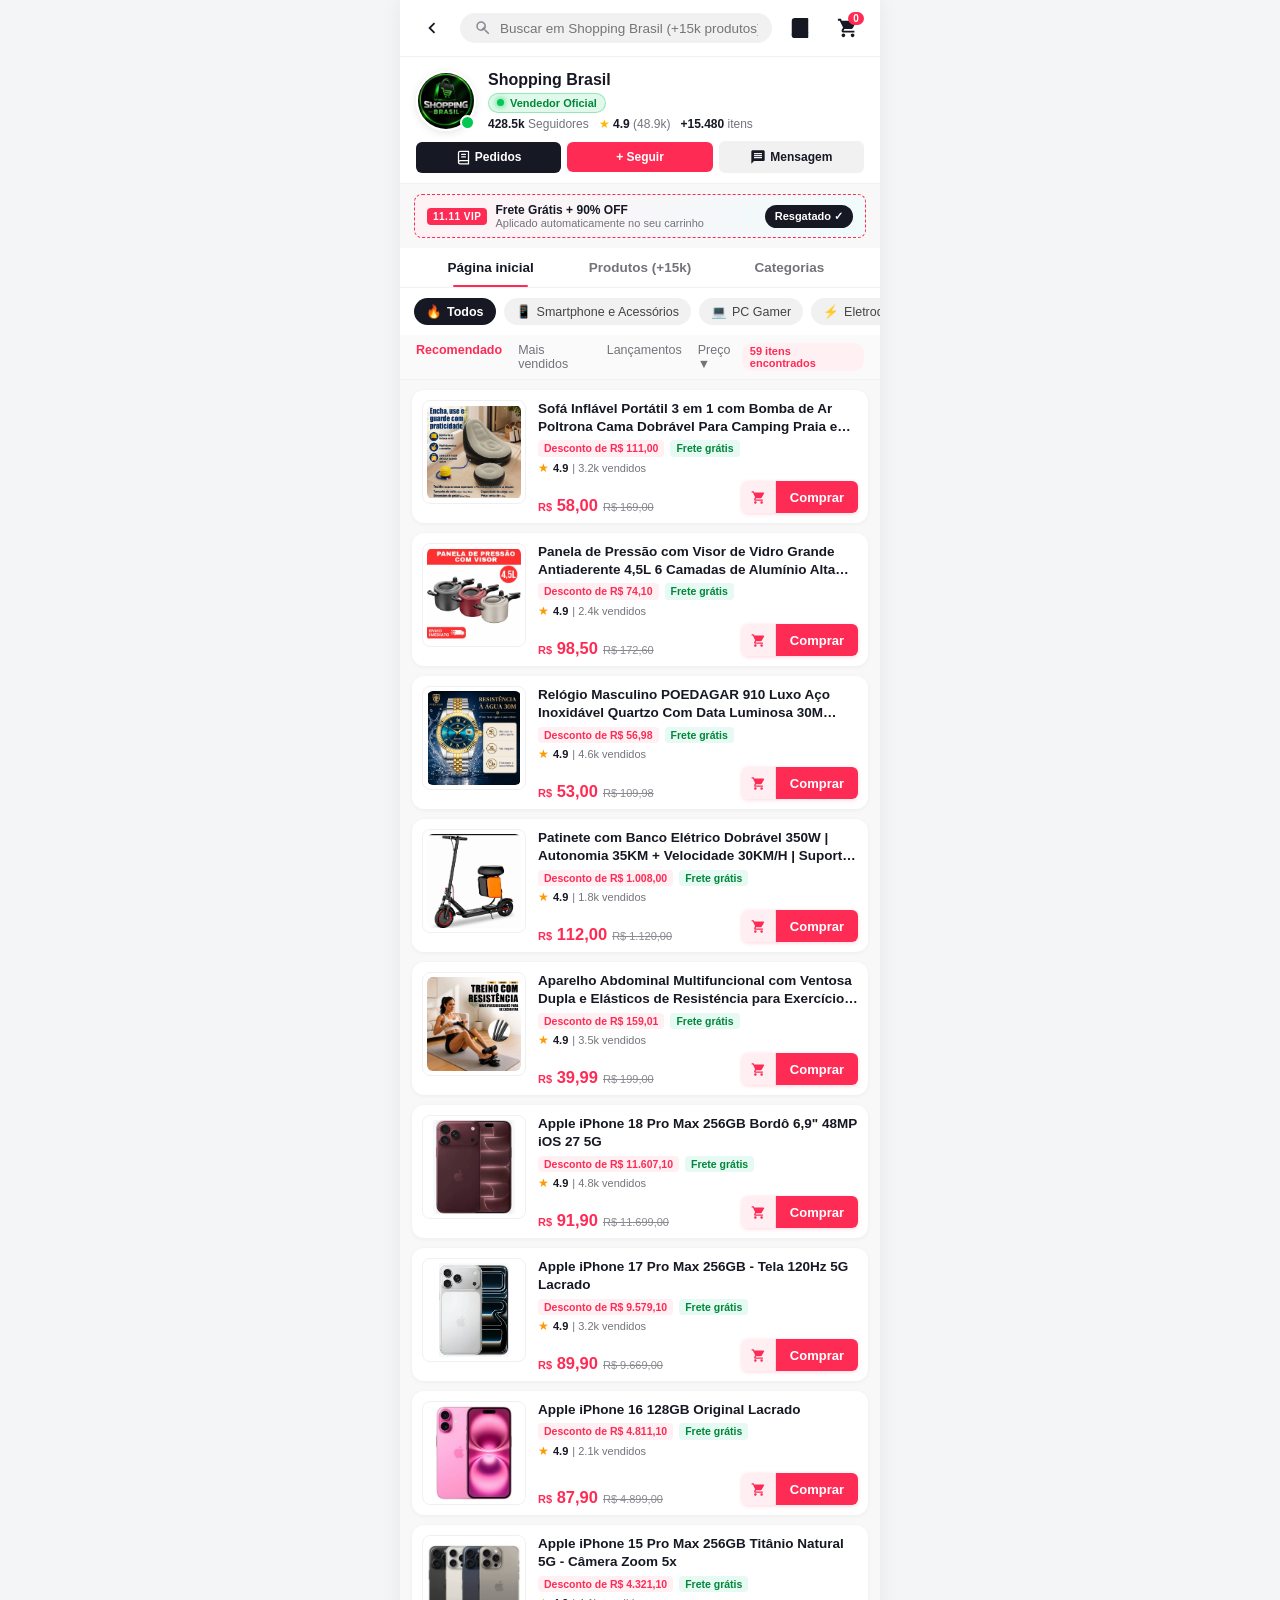
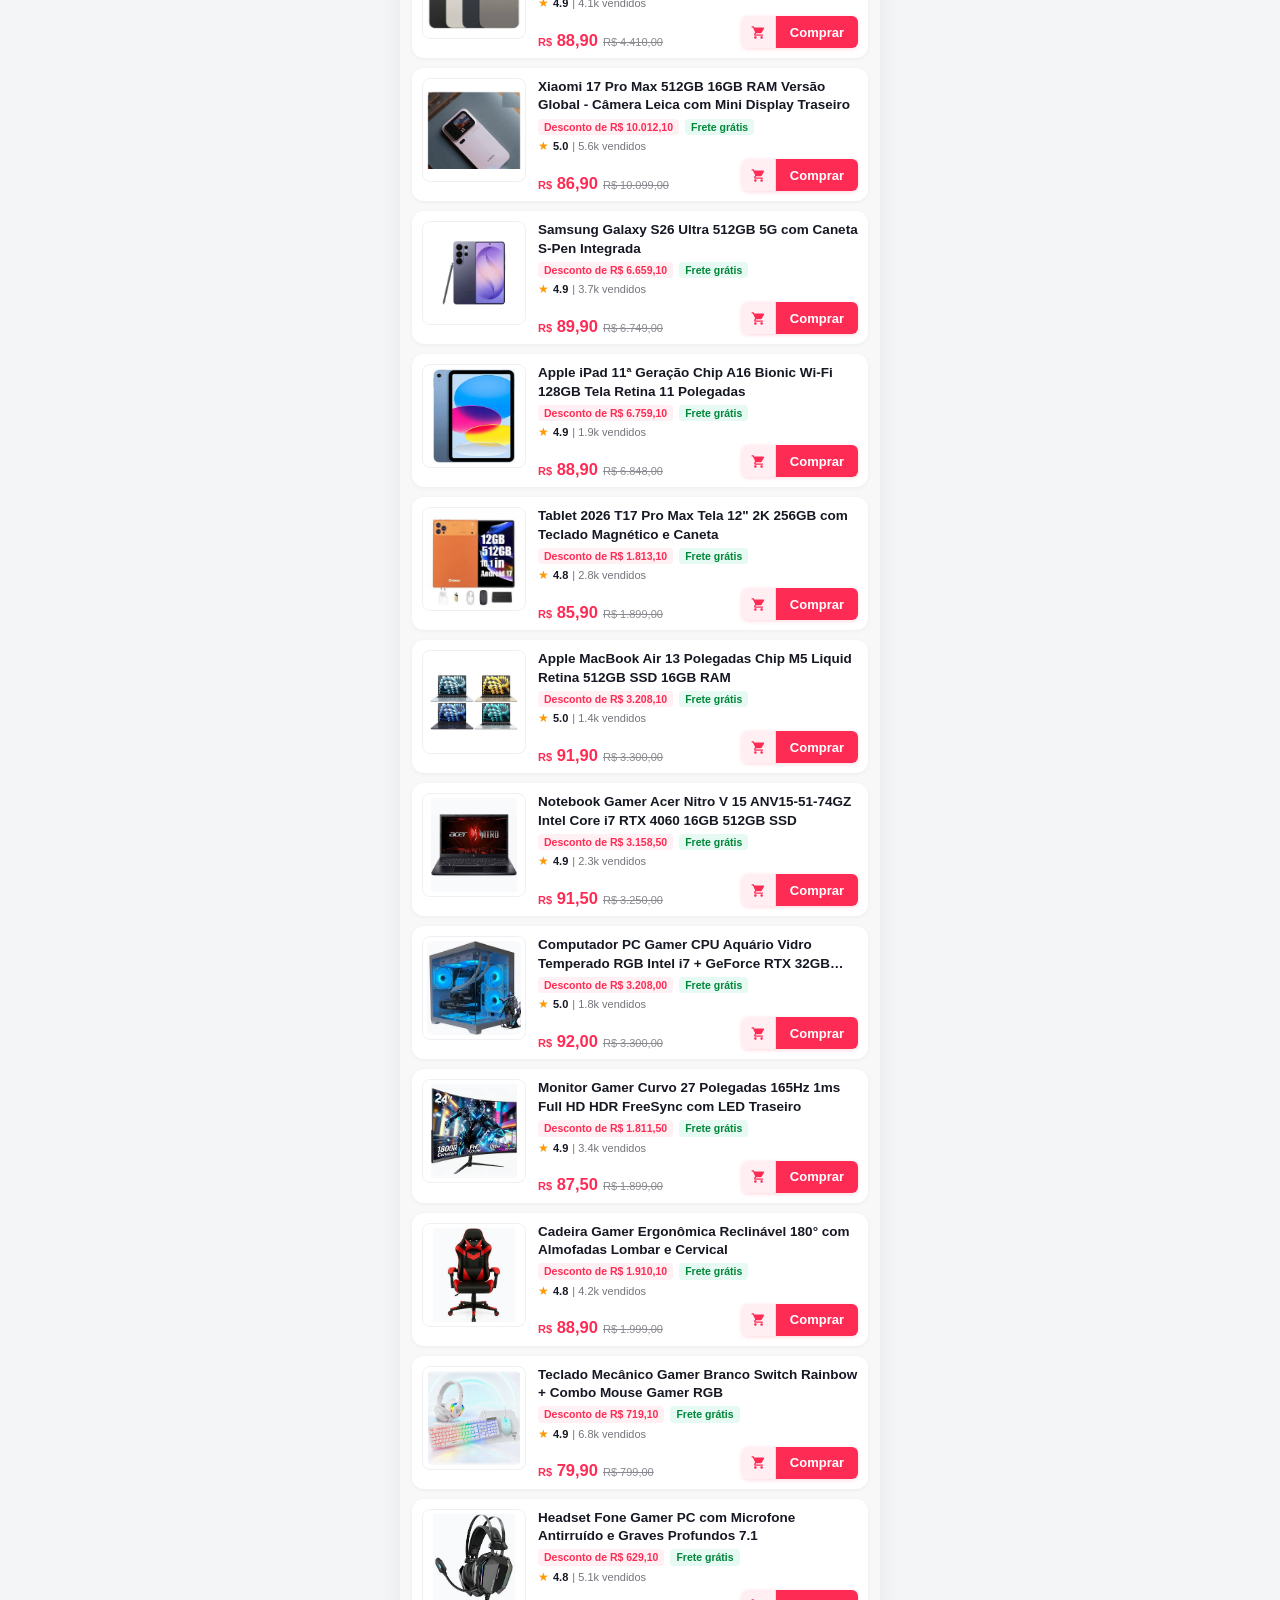
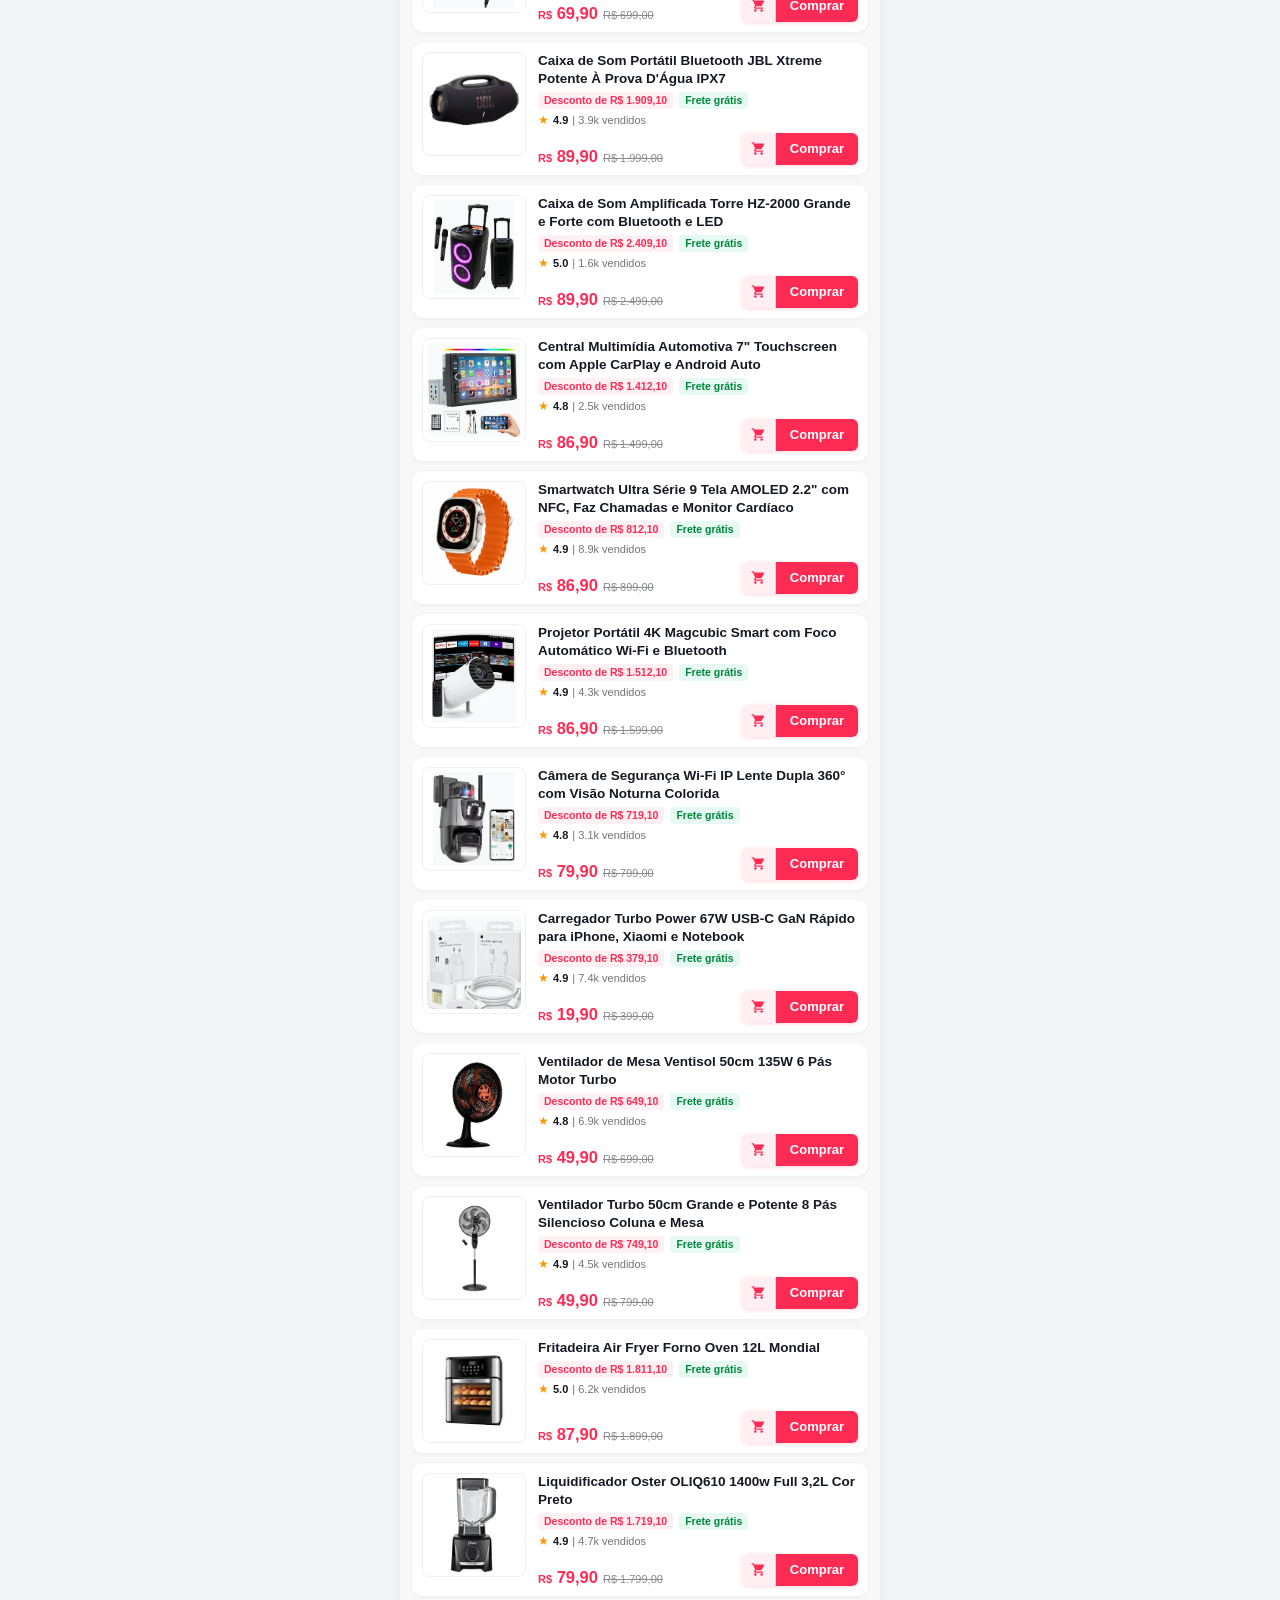
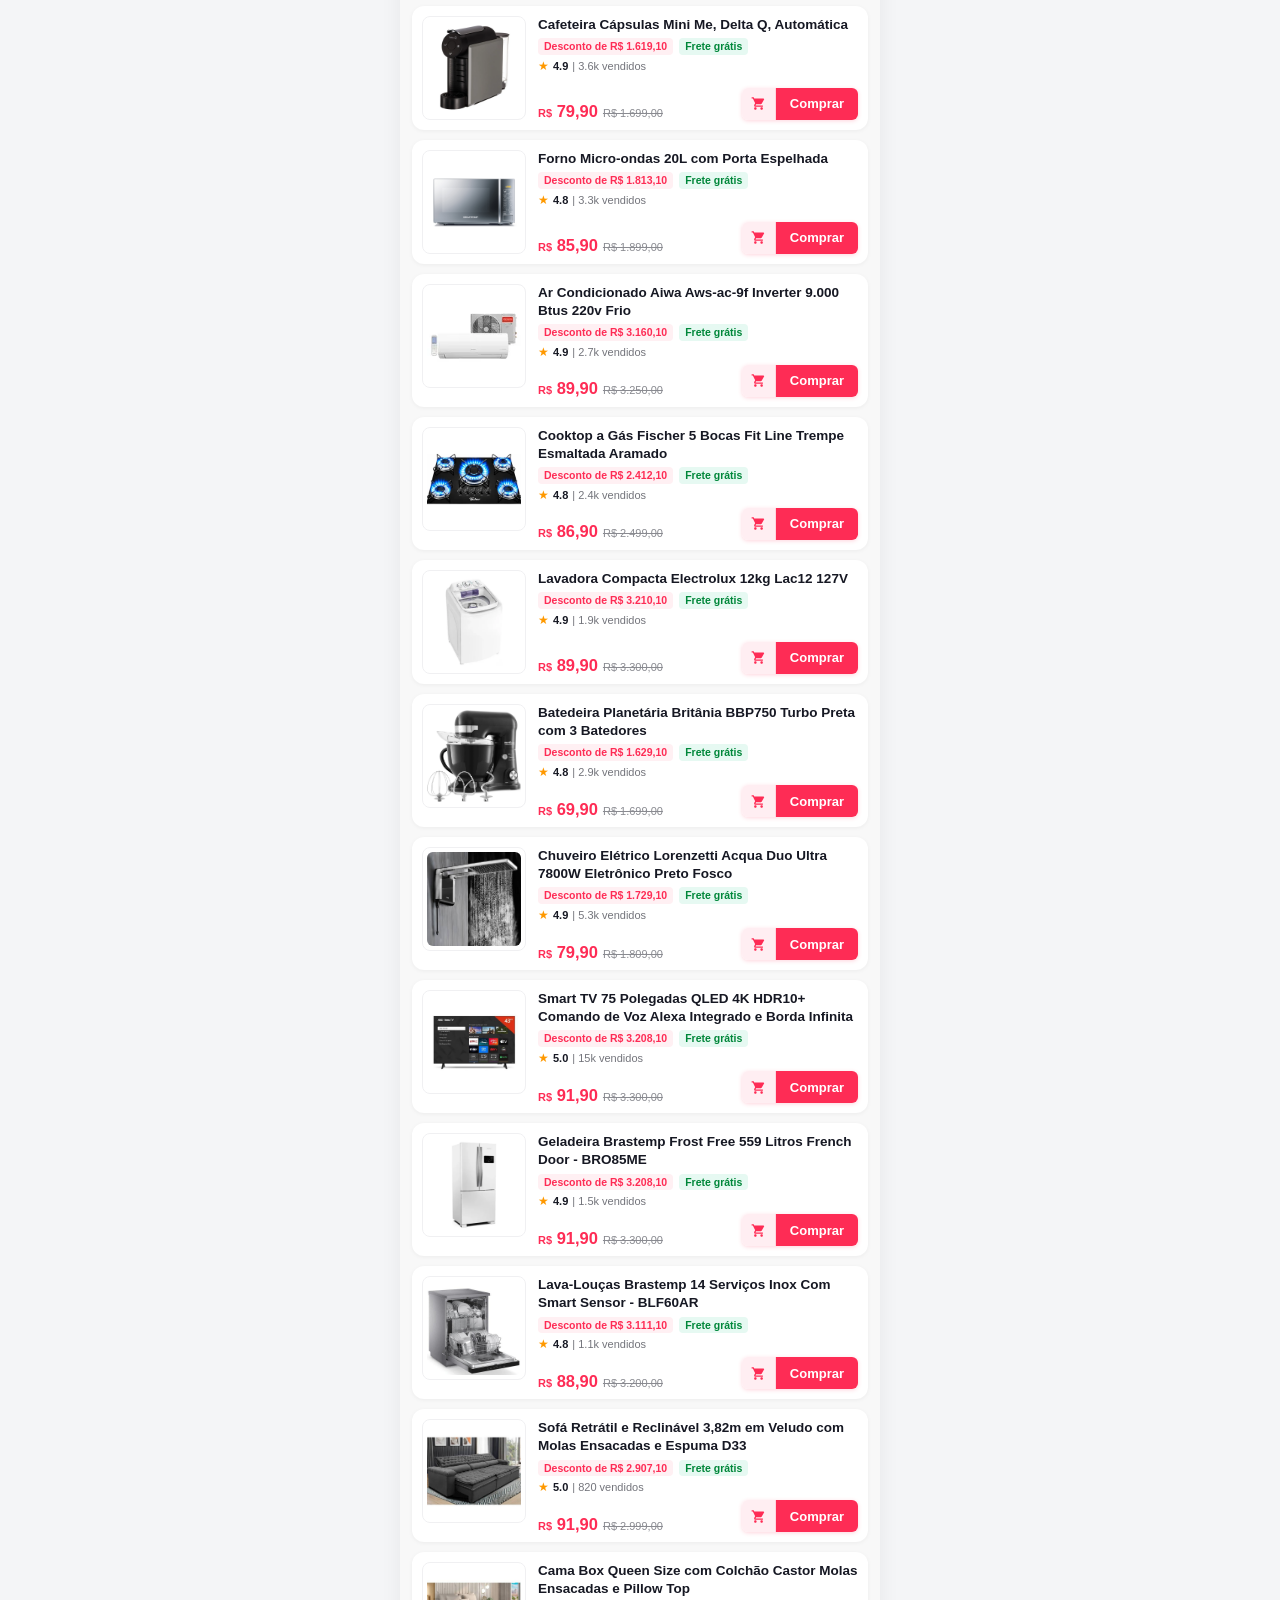
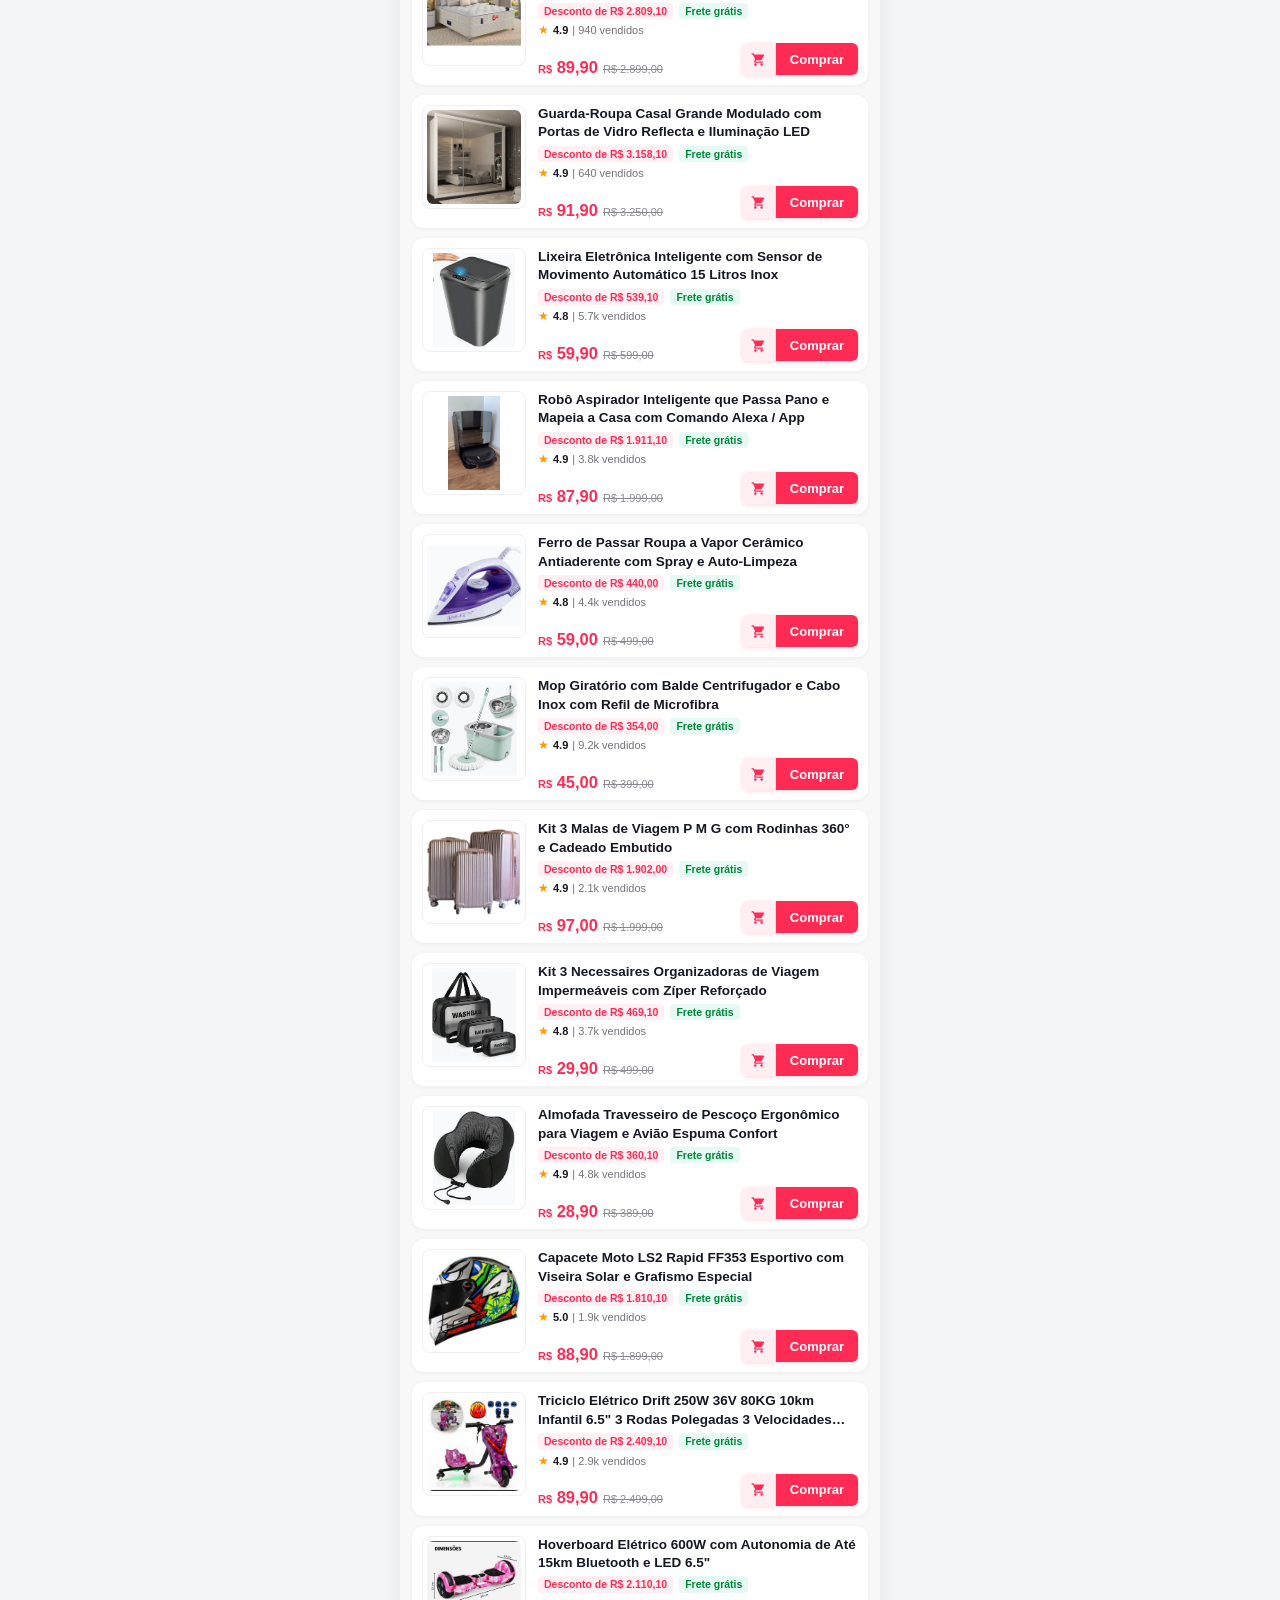
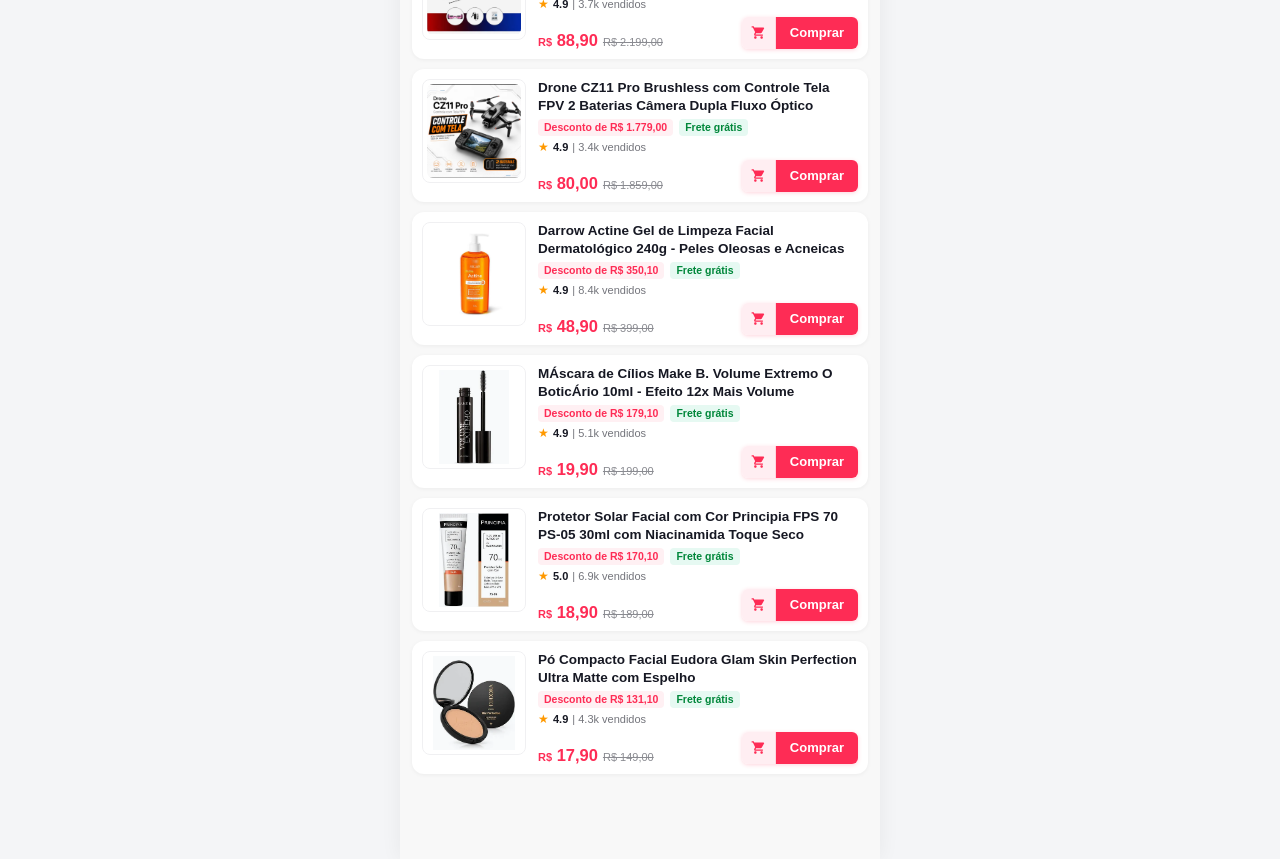
==== commit 50edb222: "feat: instalar Pixel da Meta 1434301764883326 com PageView, ViewContent, AddToCart, InitiateCheckout" ====
--- a/index.html
+++ b/index.html
@@ -9,6 +9,24 @@
   <meta name="theme-color" content="#ffffff">
   <!-- Confetti library for 11.11 & victory effects -->
   <script src="https://cdn.jsdelivr.net/npm/canvas-confetti@1.6.0/dist/confetti.browser.min.js"></script>
+
+  <!-- Meta Pixel Code -->
+  <script>
+  !function(f,b,e,v,n,t,s)
+  {if(f.fbq)return;n=f.fbq=function(){n.callMethod?
+  n.callMethod.apply(n,arguments):n.queue.push(arguments)};
+  if(!f._fbq)f._fbq=n;n.push=n;n.loaded=!0;n.version='2.0';
+  n.queue=[];t=b.createElement(e);t.async=!0;
+  t.src=v;s=b.getElementsByTagName(e)[0];
+  s.parentNode.insertBefore(t,s)}(window, document,'script',
+  'https://connect.facebook.net/en_US/fbevents.js');
+  fbq('init', '1434301764883326');
+  fbq('track', 'PageView');
+  </script>
+  <noscript><img height="1" width="1" style="display:none"
+  src="https://www.facebook.com/tr?id=1434301764883326&ev=PageView&noscript=1"
+  /></noscript>
+  <!-- End Meta Pixel Code -->
 </head>
 <body>
 
--- a/css/style.css
+++ b/css/style.css
@@ -3056,6 +3056,15 @@
   text-overflow: ellipsis;
 }
 
+.quick-model-badge {
+  font-size: 9.5px;
+  color: #fe2c55;
+  font-weight: 600;
+  white-space: nowrap;
+  line-height: 1.1;
+  margin-top: 1px;
+}
+
 .quick-sheet-chips-row {
   display: flex;
   gap: 8px;
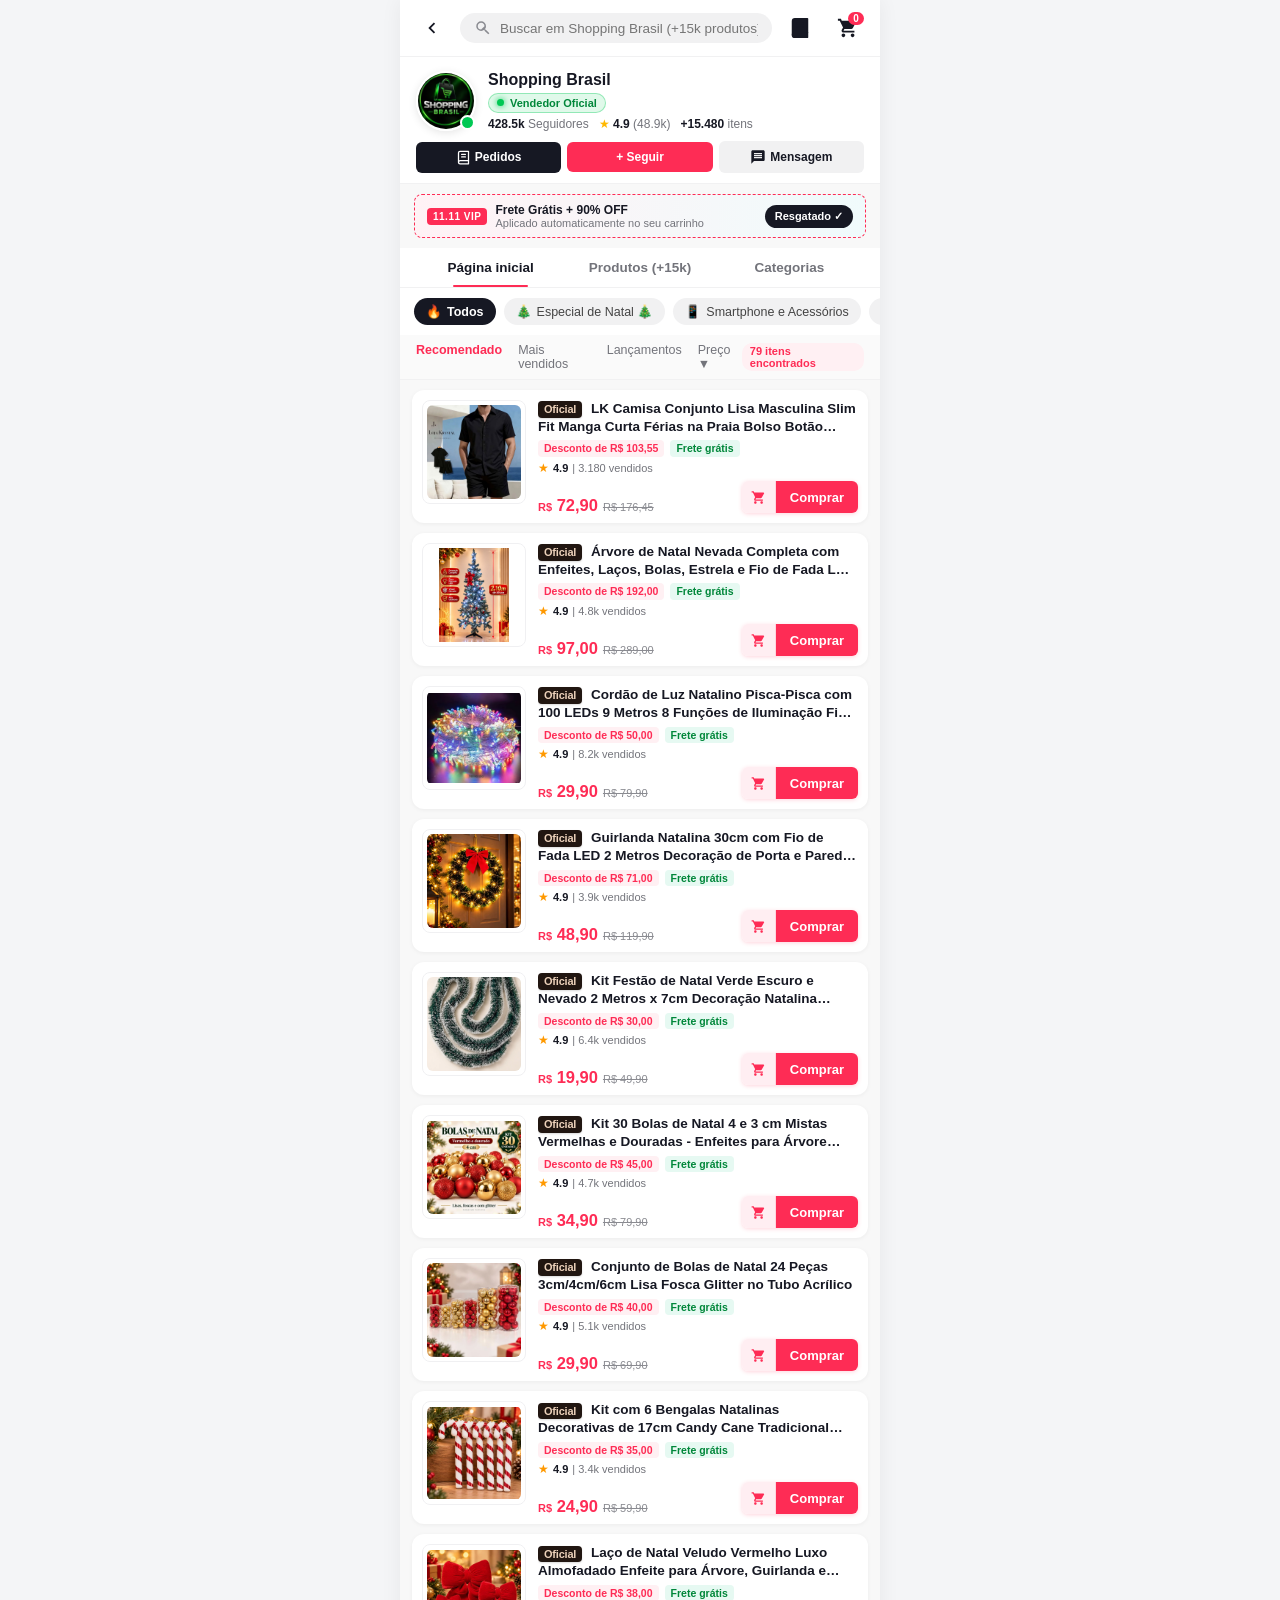
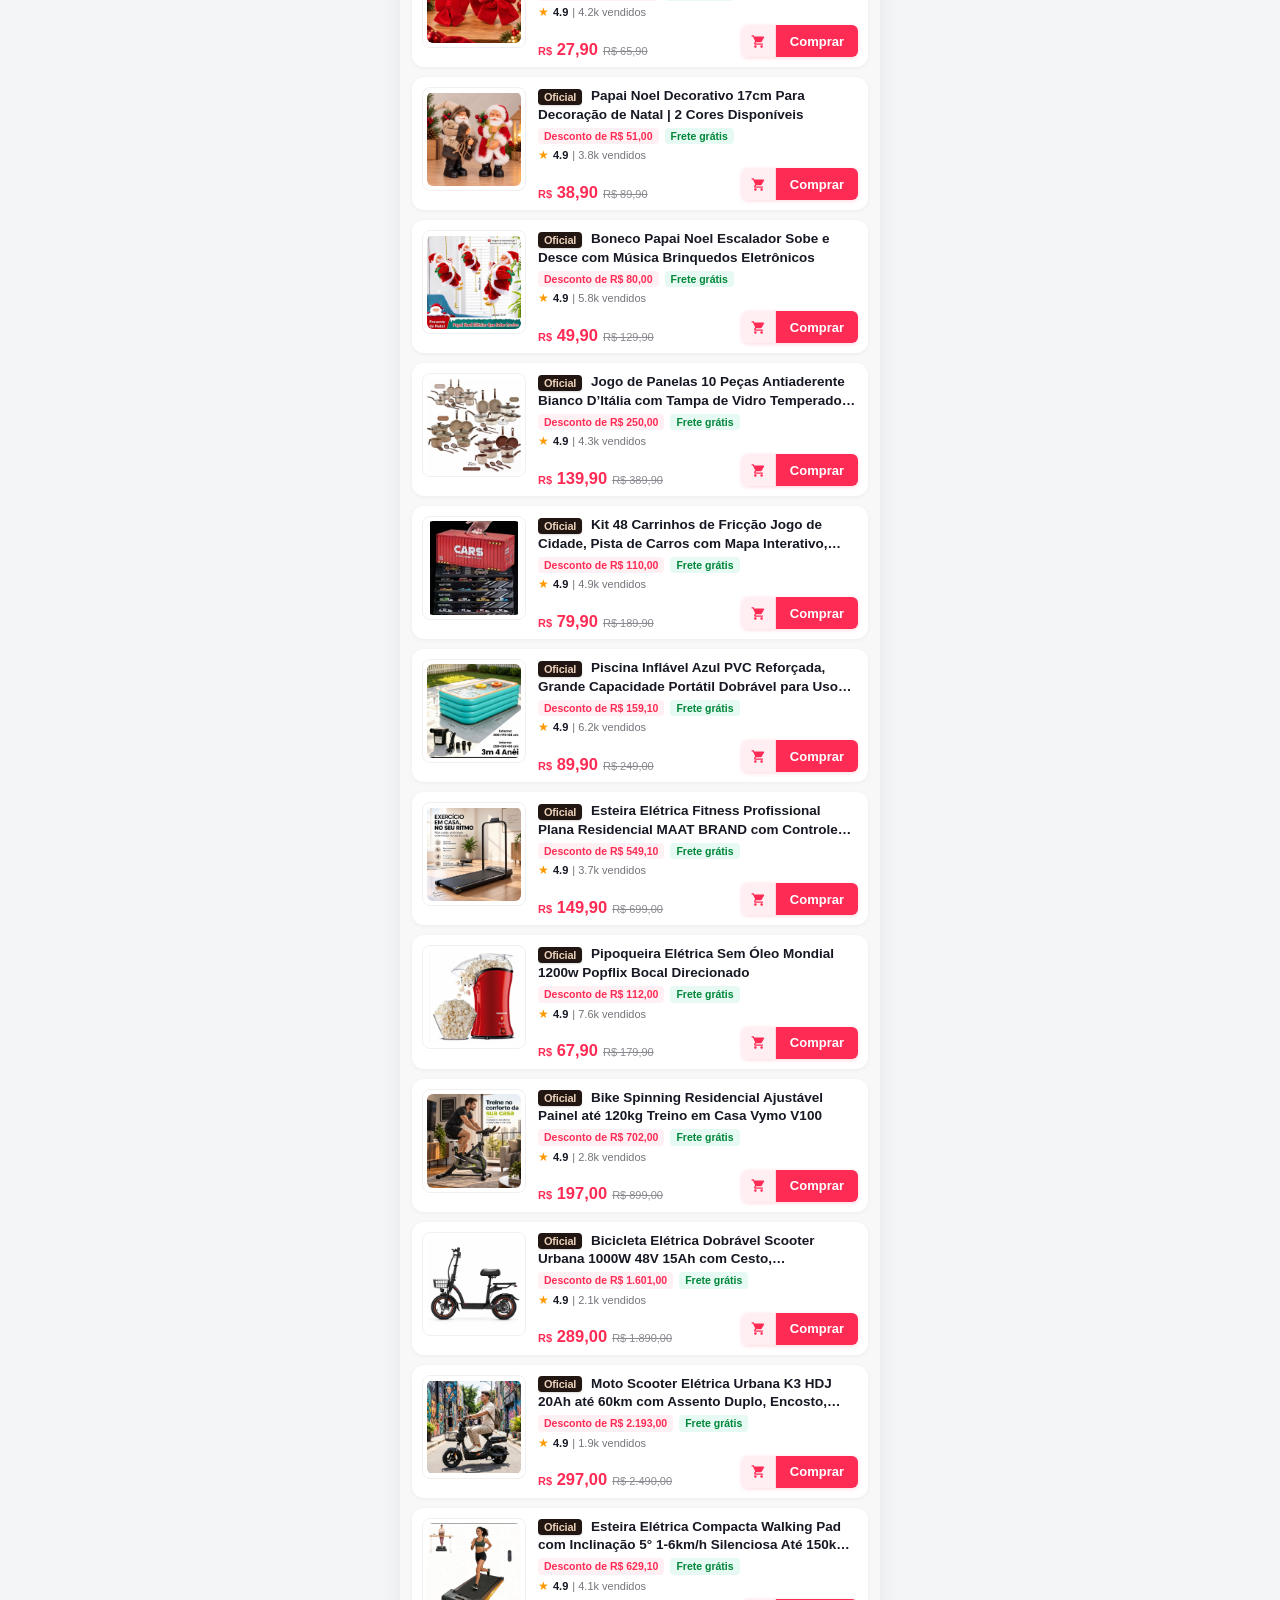
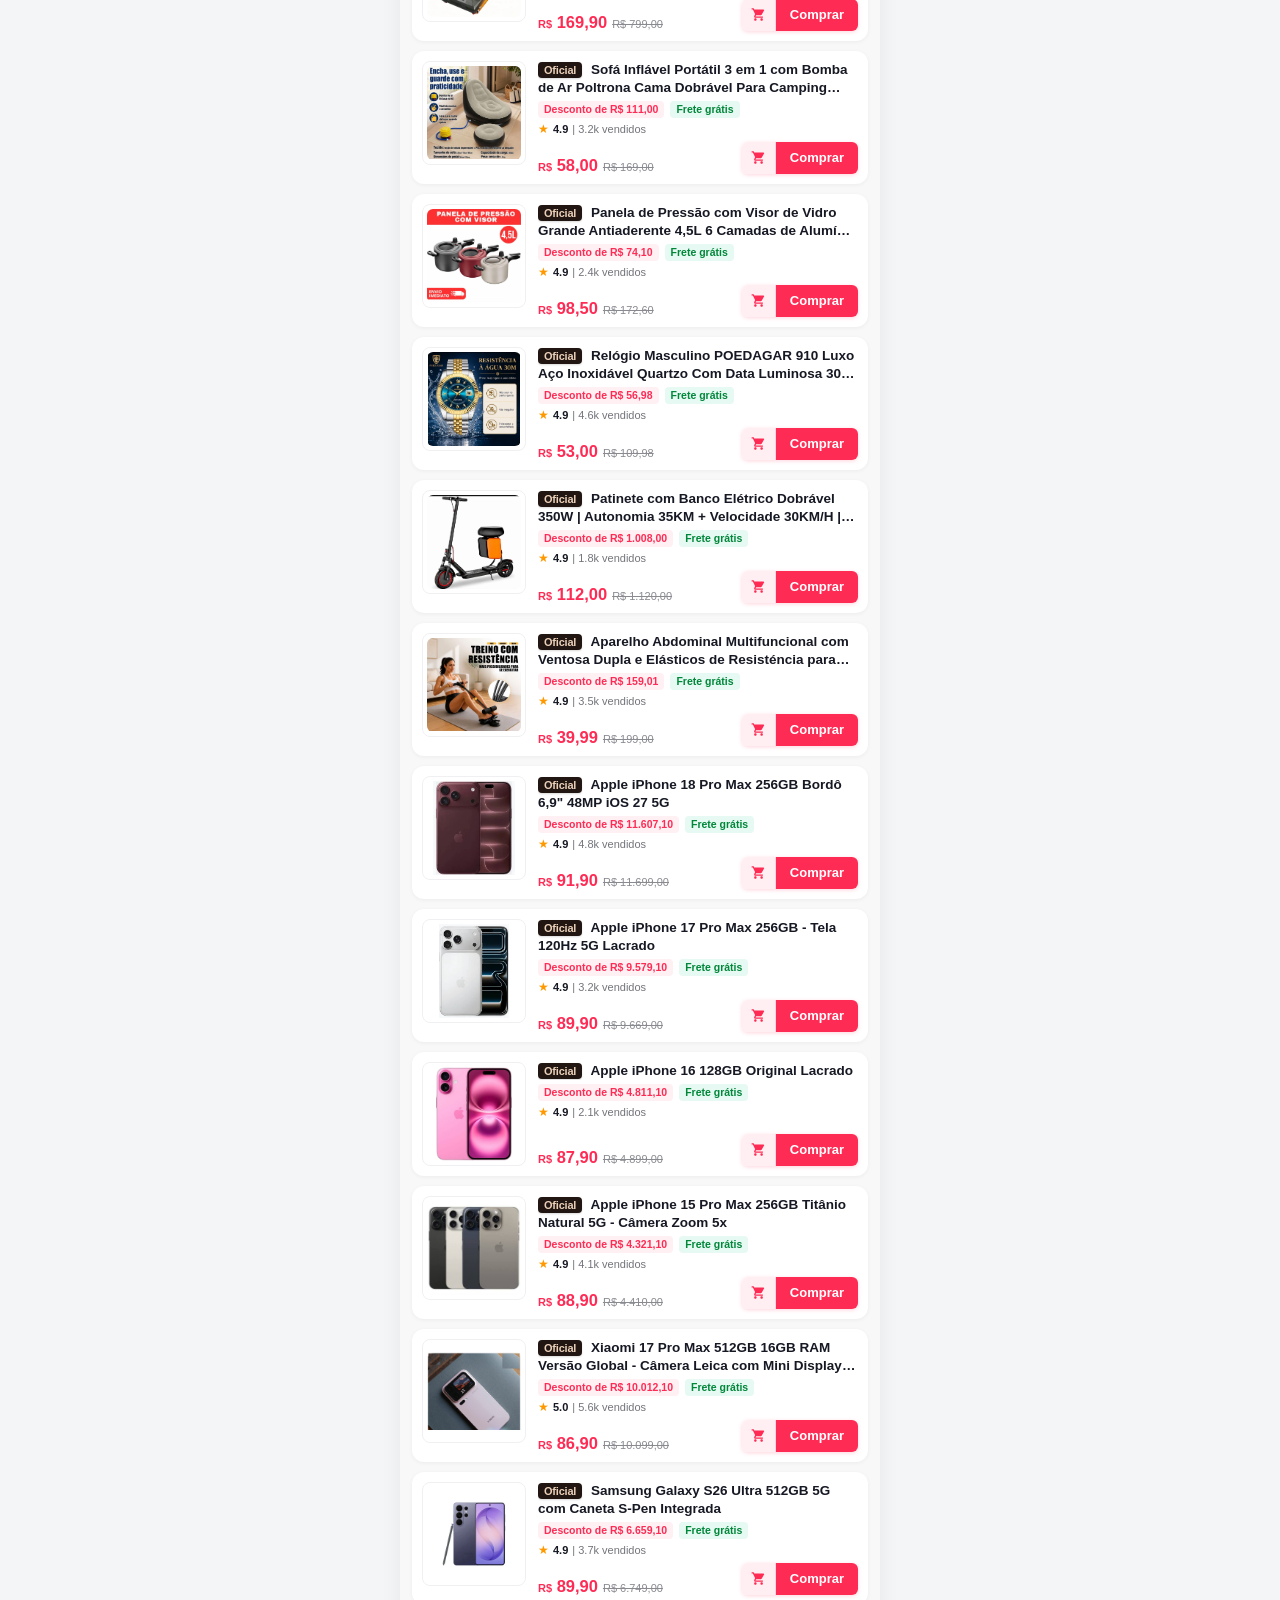
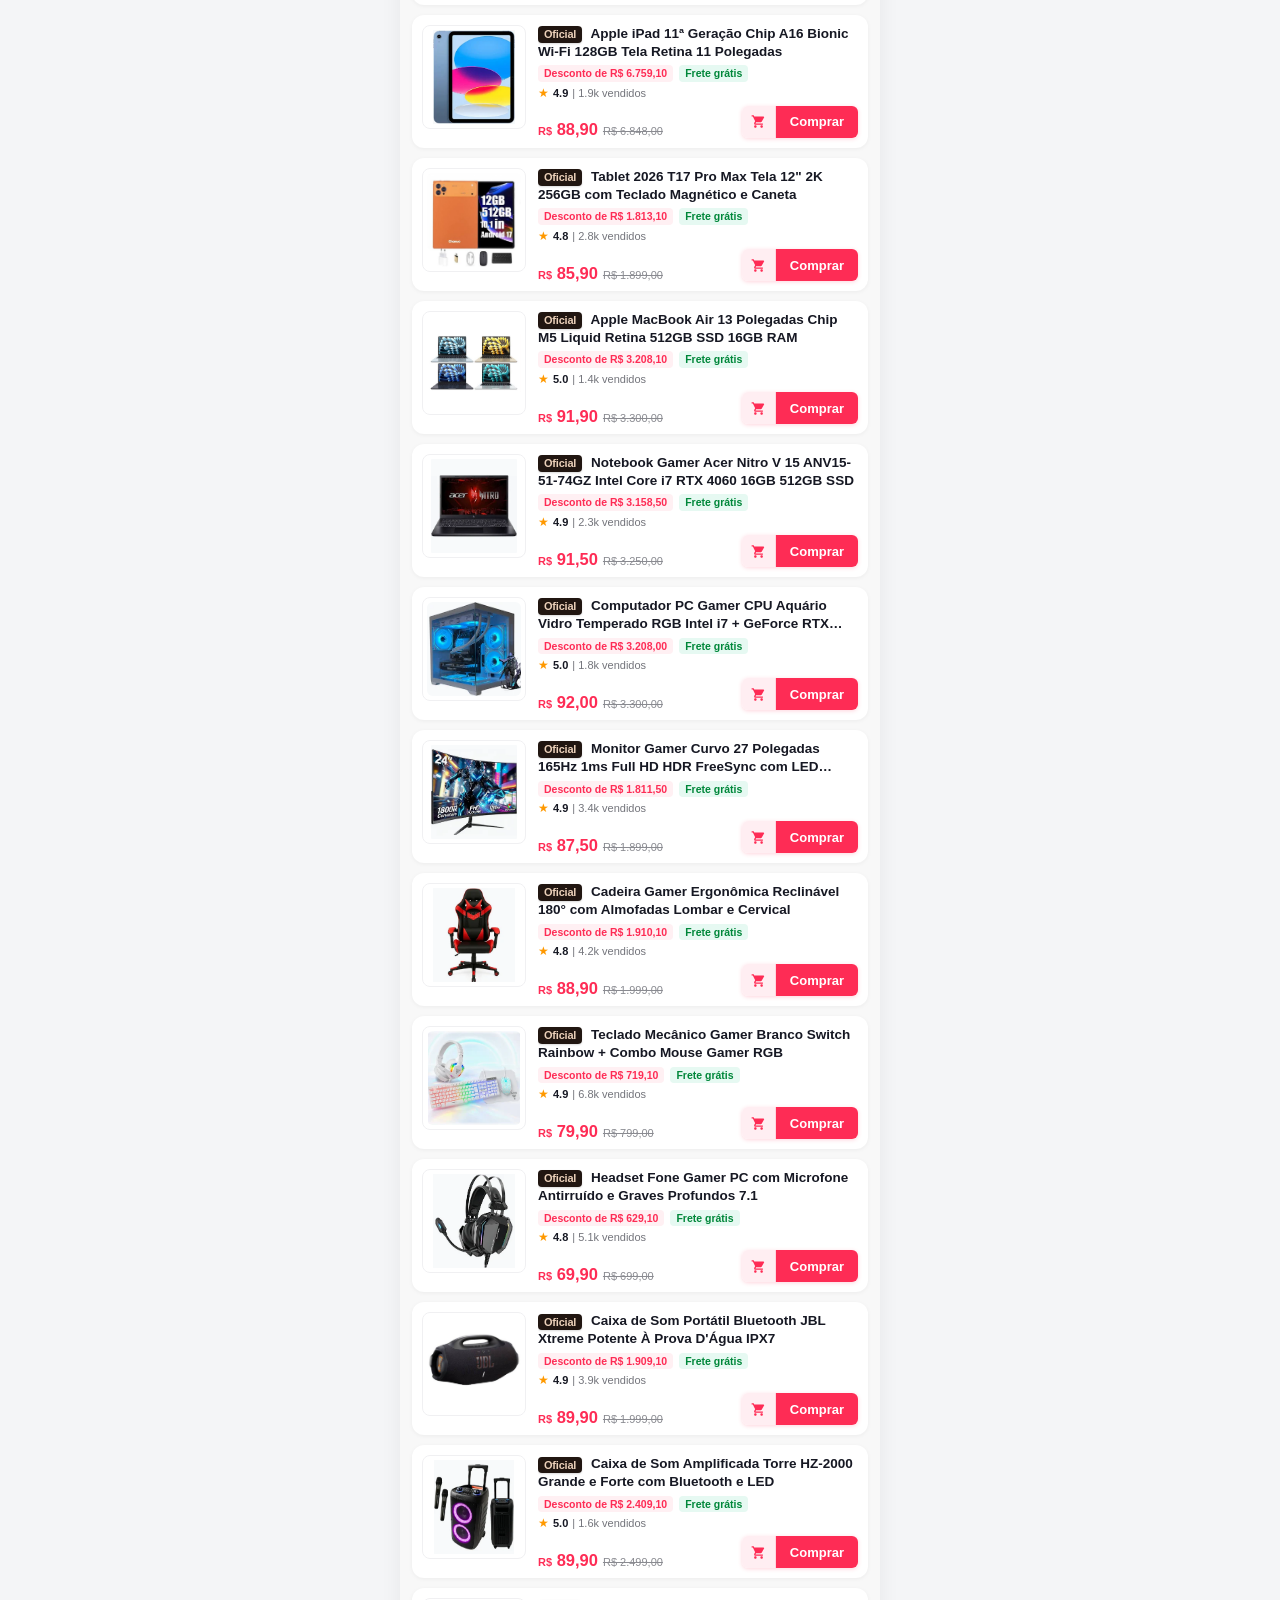
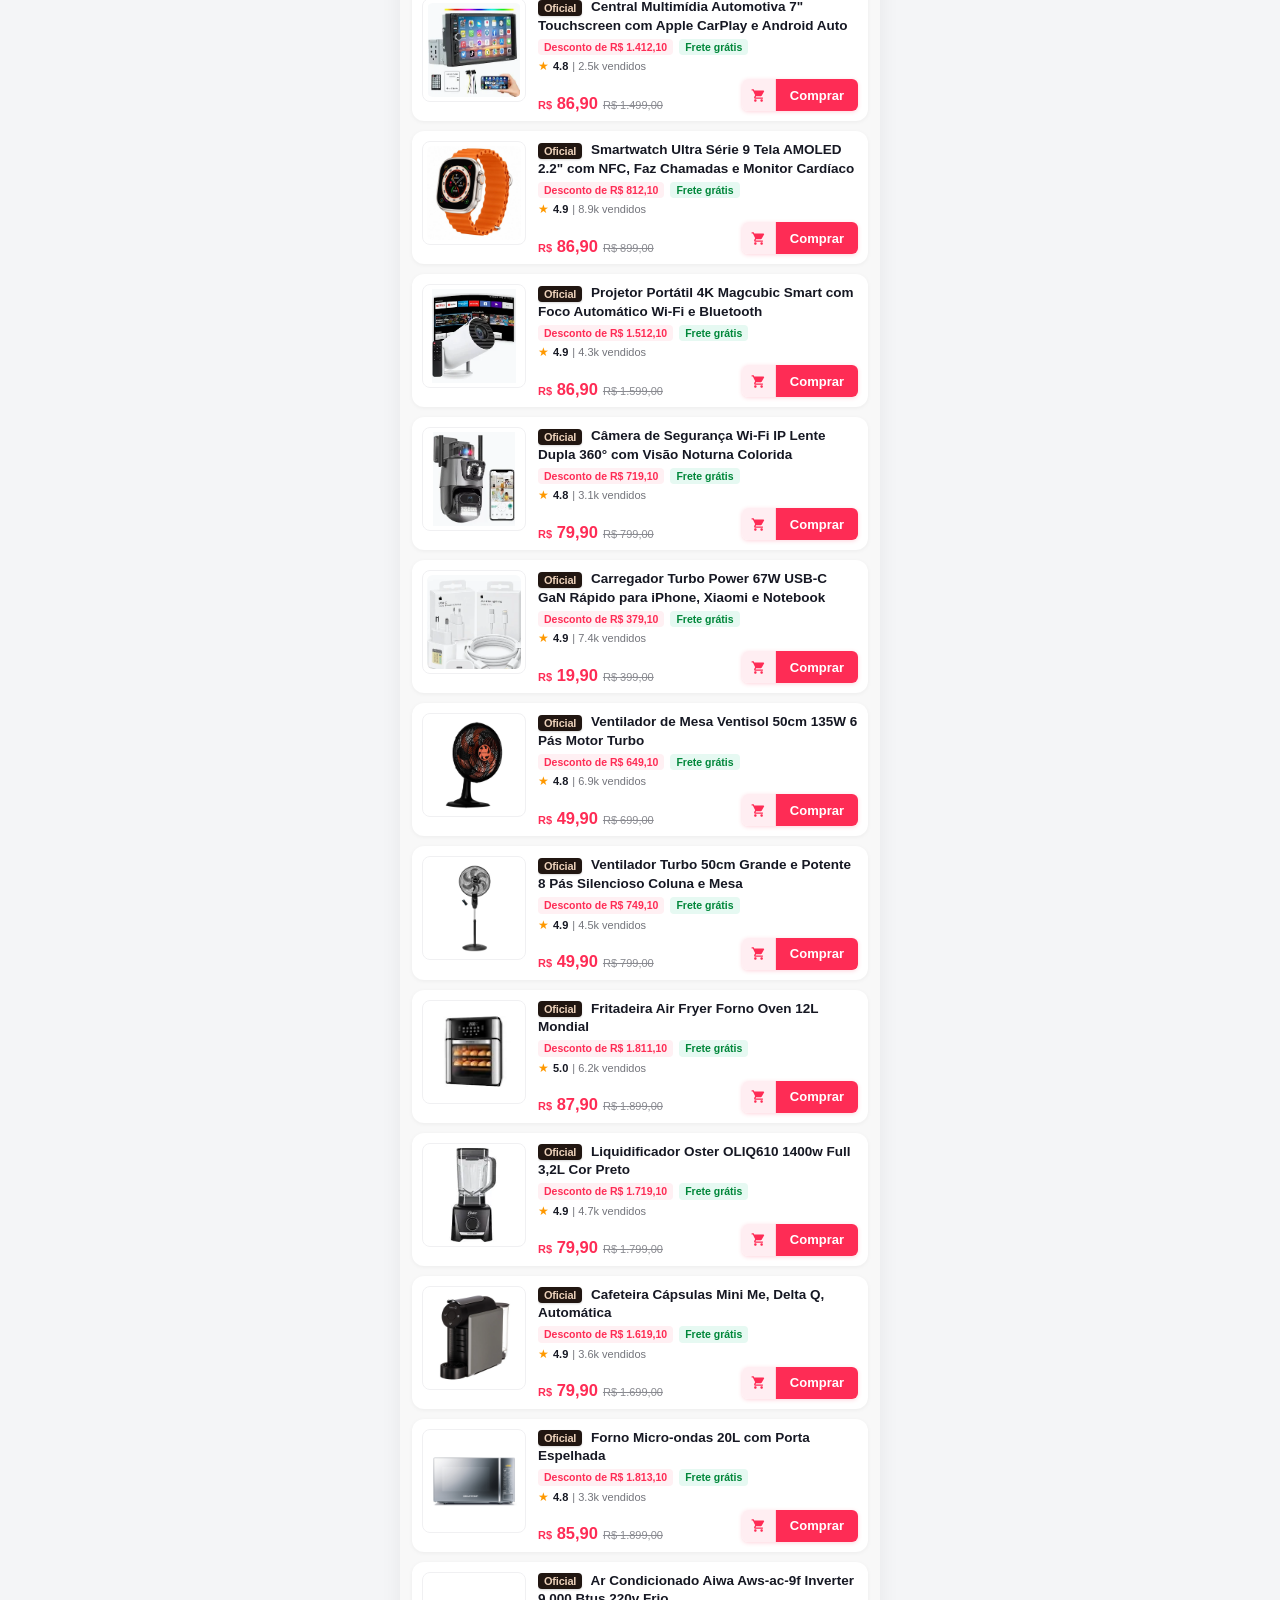
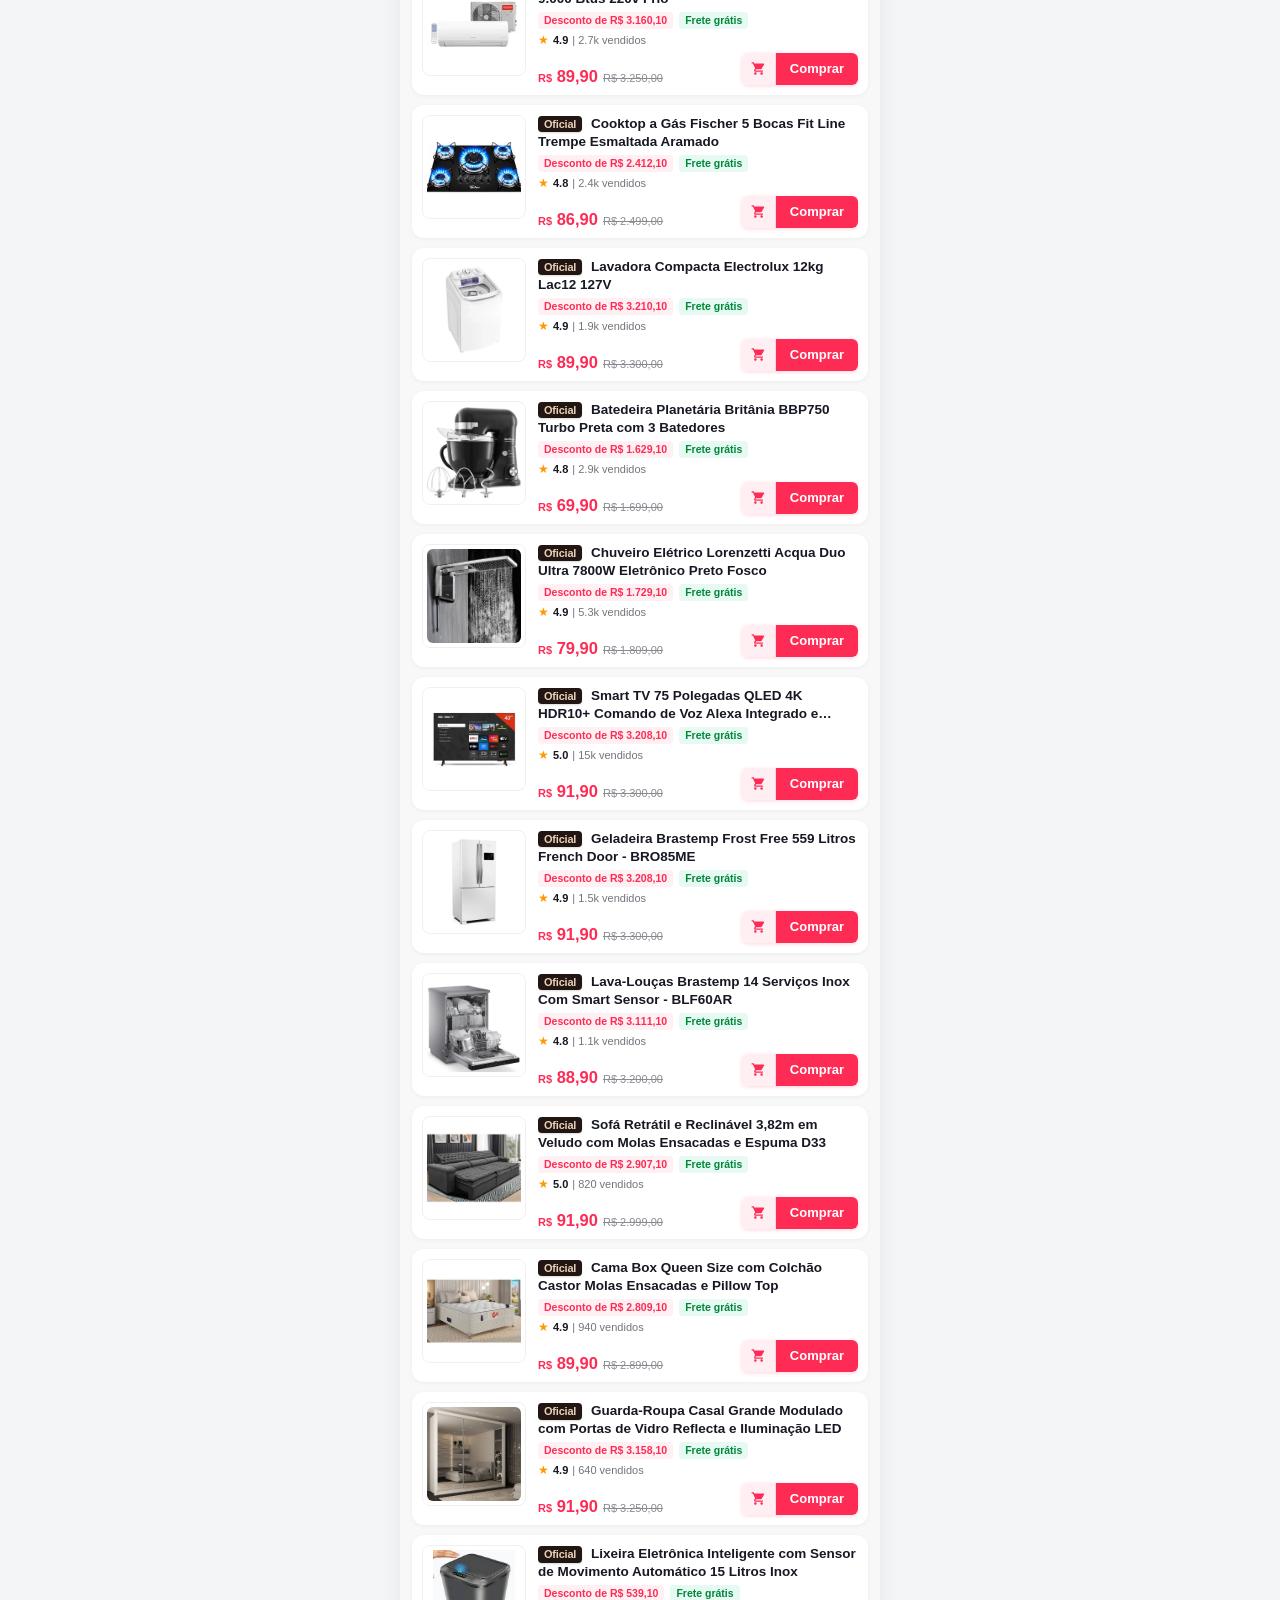
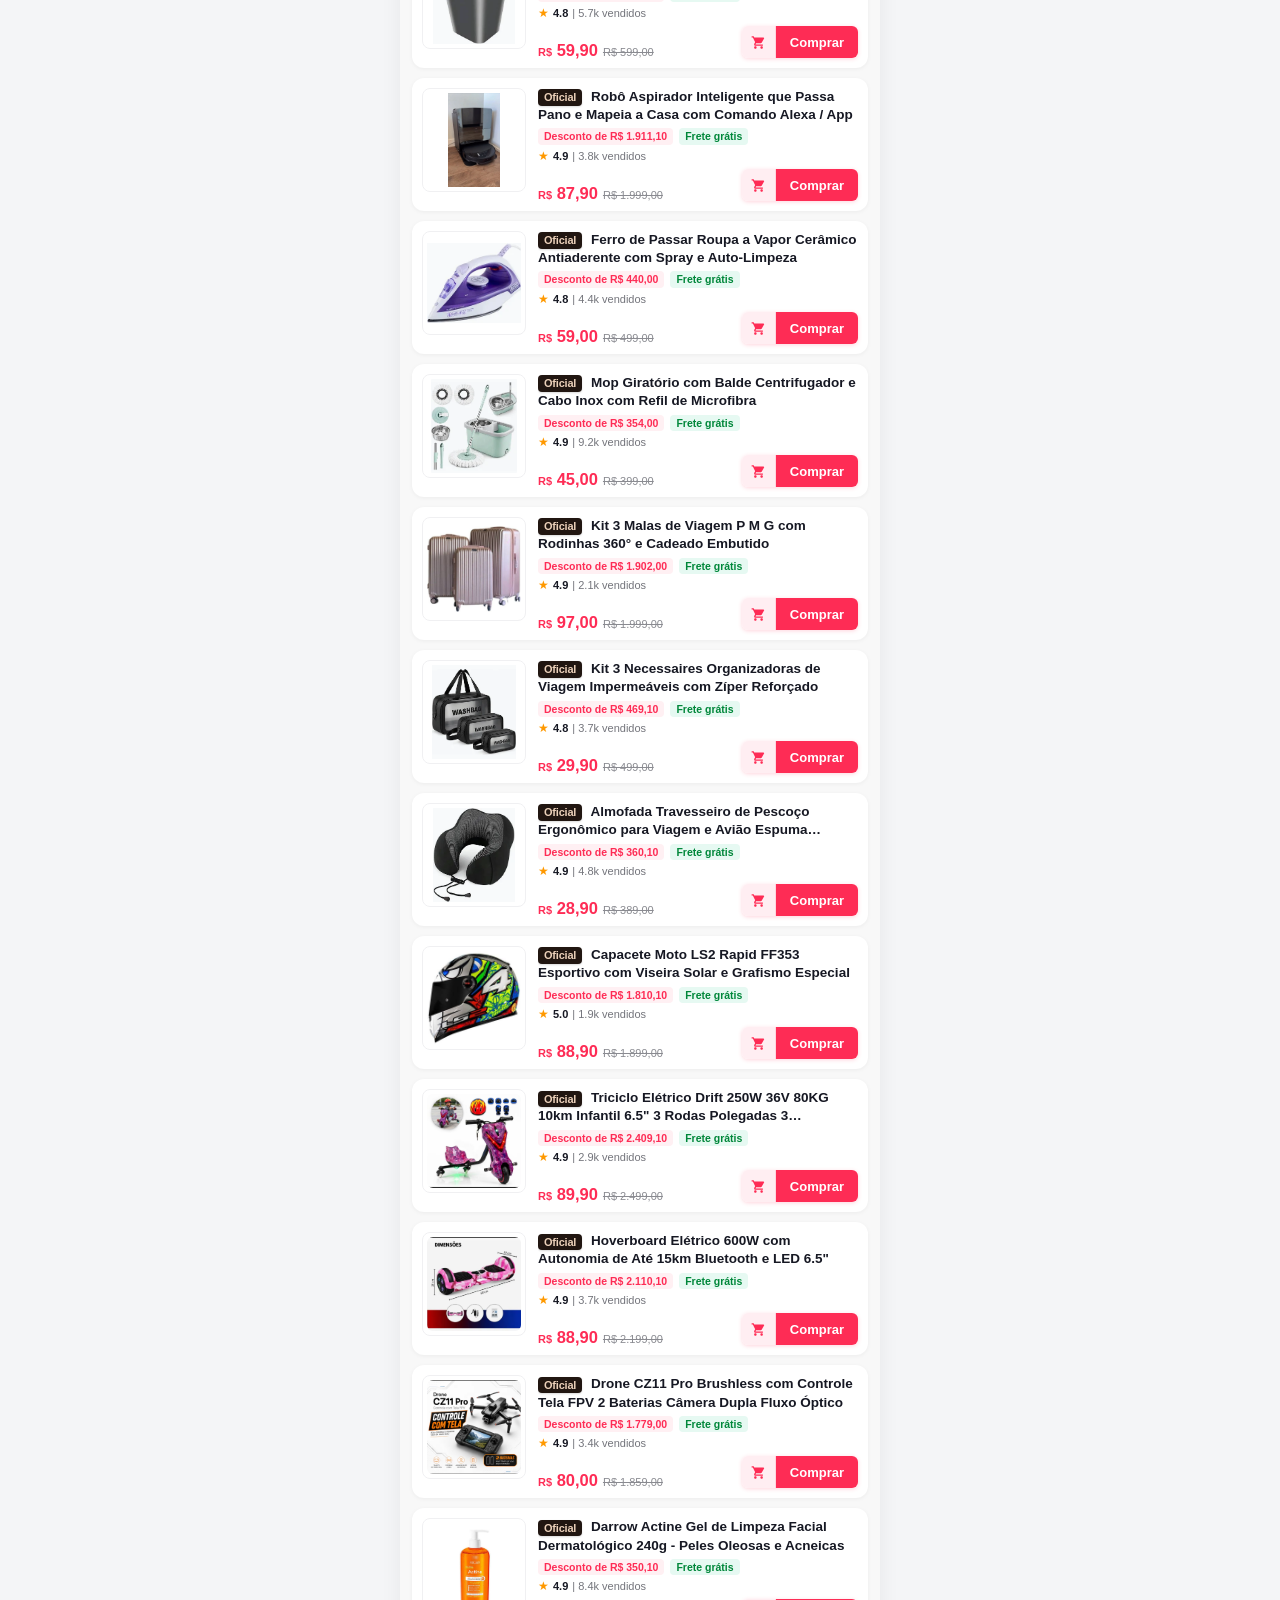
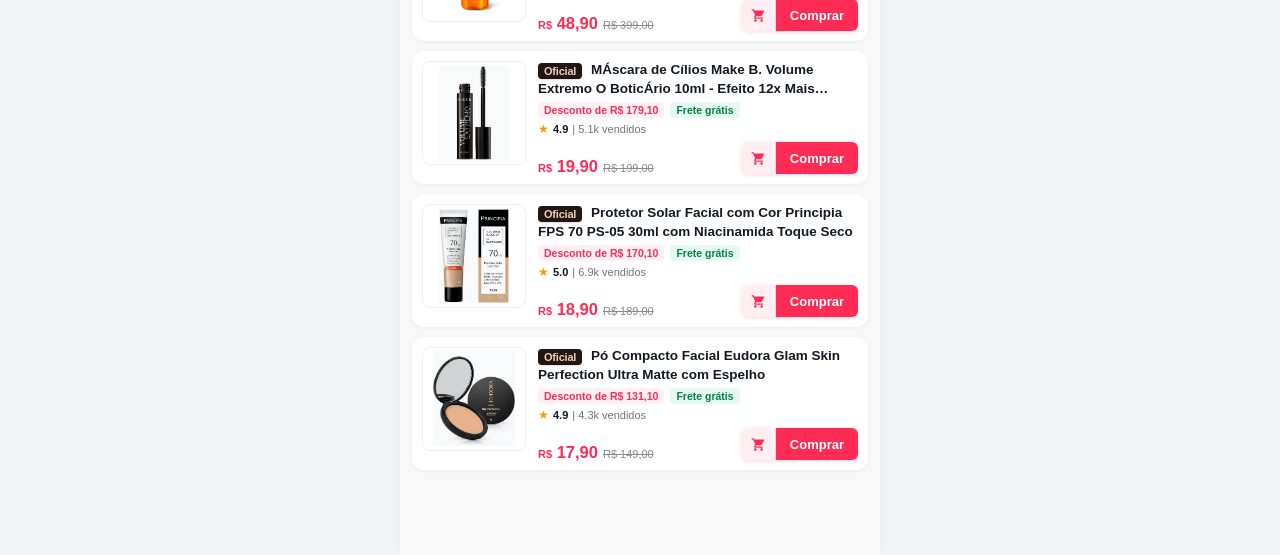
==== commit 10459e07: "fix: forcar atualizacao de cache no celular com hash FlevoPay e limpar mencoes antigas" ====
--- a/index.html
+++ b/index.html
@@ -20,6 +20,8 @@
   t.src=v;s=b.getElementsByTagName(e)[0];
   s.parentNode.insertBefore(t,s)}(window, document,'script',
   'https://connect.facebook.net/en_US/fbevents.js');
+  // Desativa deteção automática por heurística (evita que o Meta infira cliques como 'Subscribe')
+  fbq('set', 'autoConfig', false, '1434301764883326');
   fbq('init', '1434301764883326');
   fbq('track', 'PageView');
   </script>
@@ -486,7 +488,7 @@
           <span class="total-label">Total a pagar</span>
           <span class="total-amount" id="checkoutFooterTotal">R$ 0,00</span>
         </div>
-        <button class="btn-submit-order" onclick="processOrderCheckout()">
+        <button class="btn-submit-order" onclick="processOrderCheckout()" type="button">
           Fazer pedido
         </button>
       </div>
@@ -910,7 +912,7 @@
   </div>
 
   <!-- Scripts -->
-  <script src="js/products.js"></script>
-  <script src="js/app.js"></script>
+  <script src="js/products.js?v=20261119-flevopay"></script>
+  <script src="js/app.js?v=20261119-flevopay"></script>
 </body>
 </html>
--- a/css/style.css
+++ b/css/style.css
@@ -618,6 +618,37 @@
   justify-content: space-between;
   flex: 1;
   min-width: 0;
+}
+
+.badge-oficial {
+  display: inline-flex;
+  align-items: center;
+  justify-content: center;
+  background-color: #211611;
+  color: #ebd0b9;
+  font-size: 11px;
+  font-weight: 700;
+  padding: 1px 6px;
+  border-radius: 4px;
+  margin-right: 5px;
+  line-height: 1.3;
+  vertical-align: middle;
+  letter-spacing: -0.2px;
+  text-transform: none;
+  font-family: inherit;
+  box-shadow: 0 1px 2px rgba(0, 0, 0, 0.15);
+}
+
+.pdp-desc-official-header {
+  display: flex;
+  align-items: center;
+  gap: 6px;
+  margin-bottom: 10px;
+  padding-bottom: 8px;
+  border-bottom: 1px dashed #eee;
+  font-size: 12.5px;
+  font-weight: 700;
+  color: #211611;
 }
 
 .product-title {
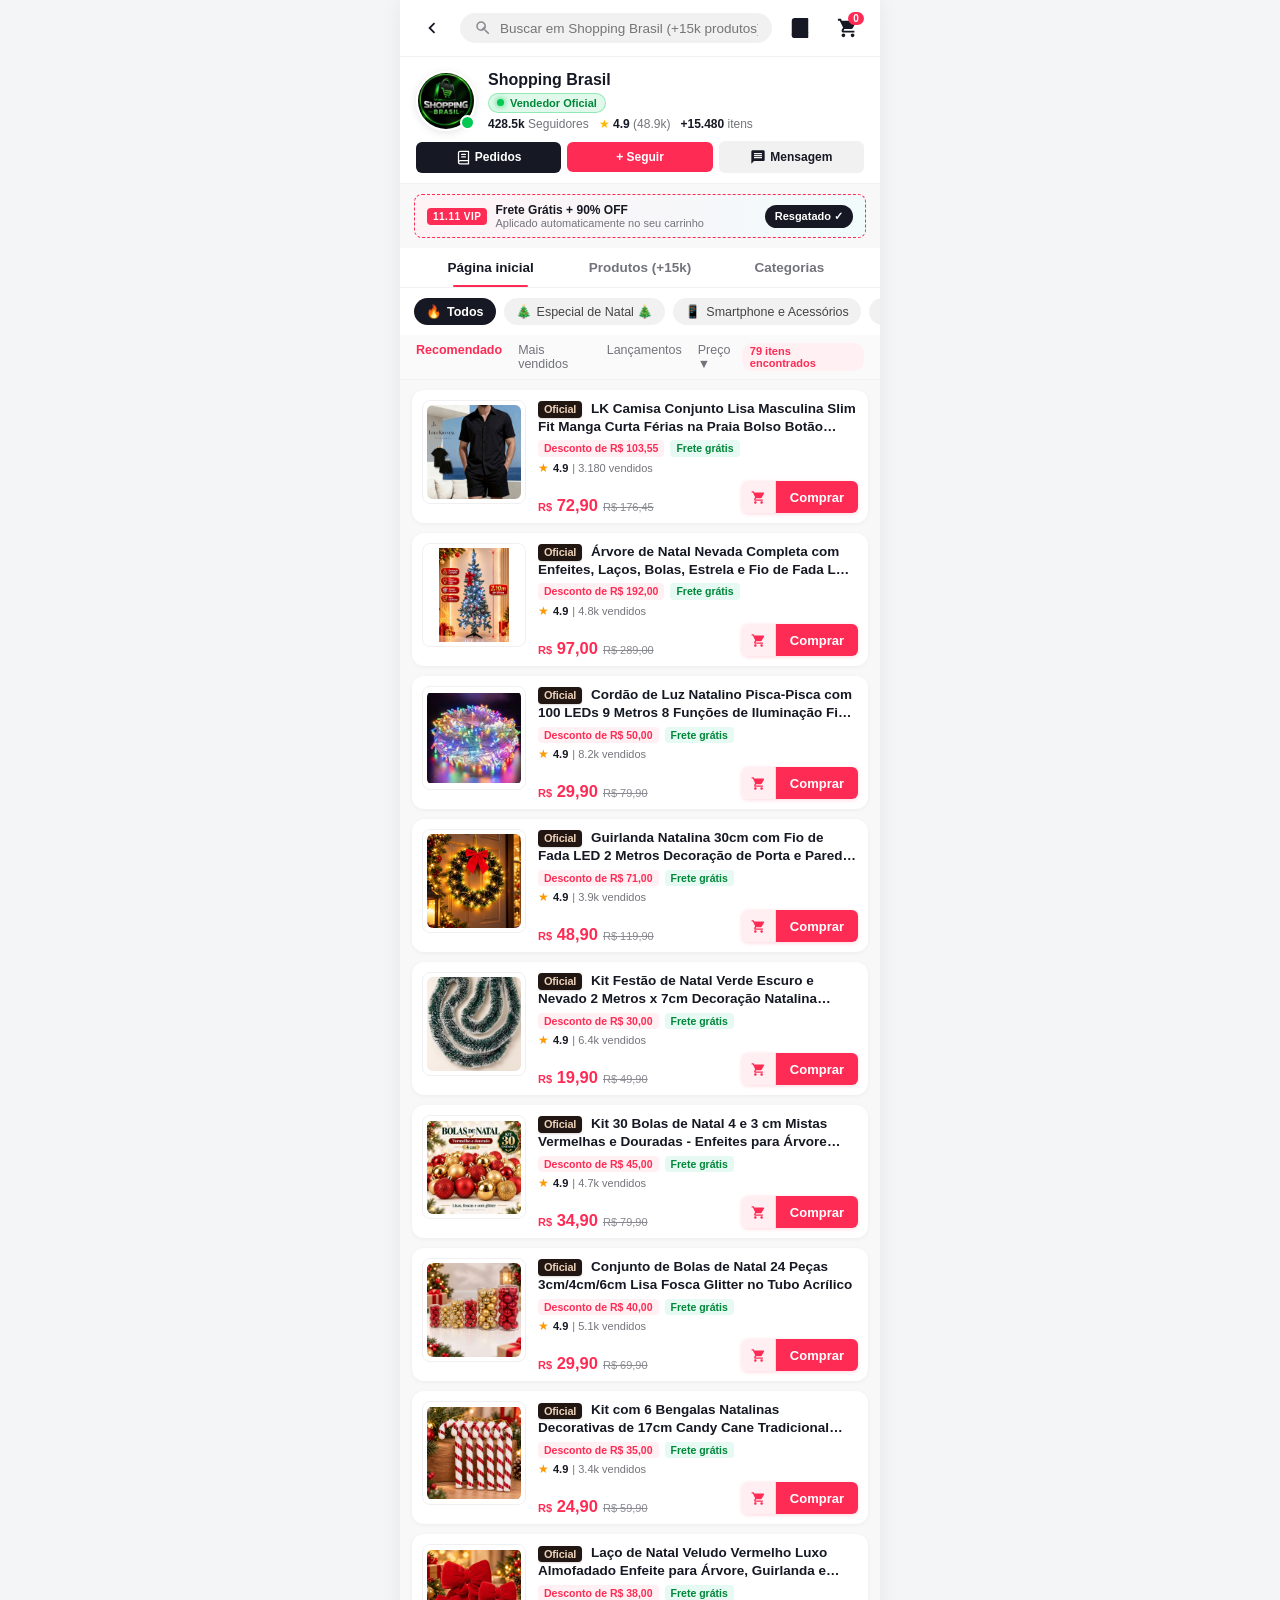
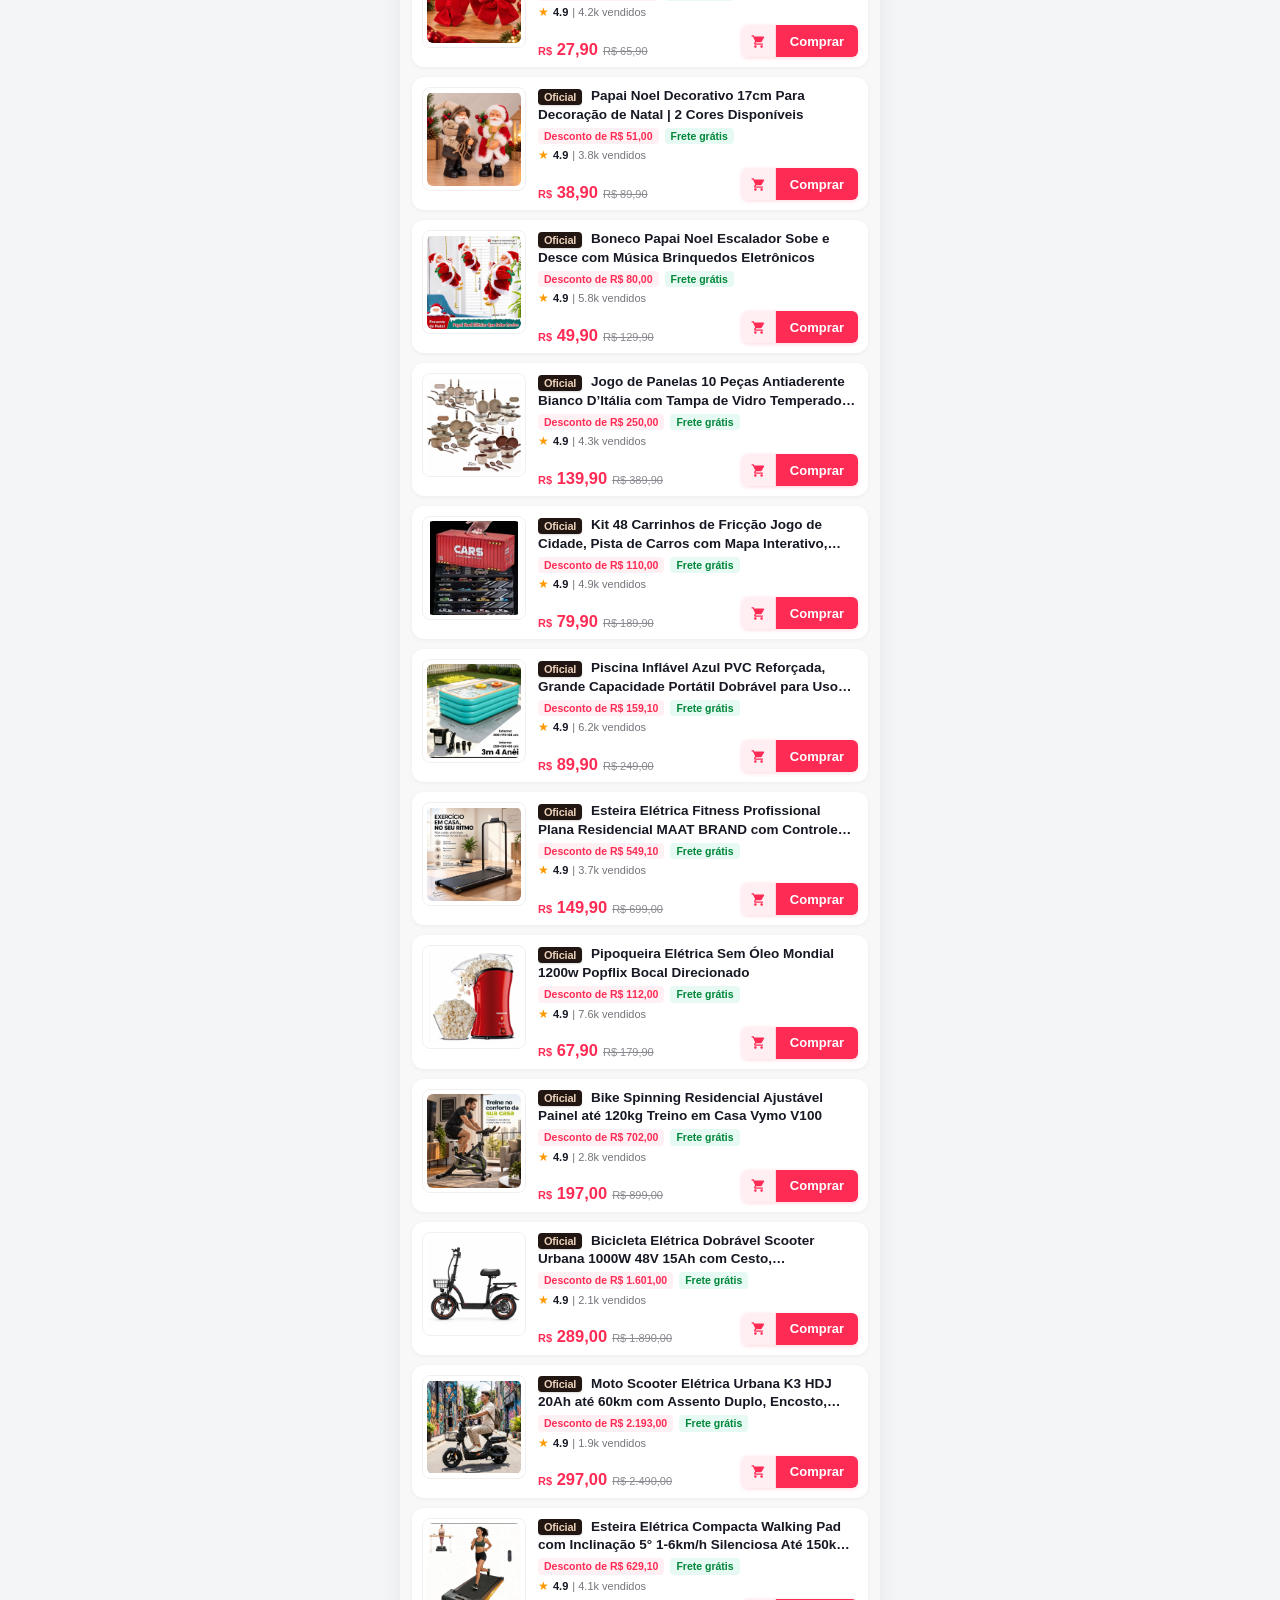
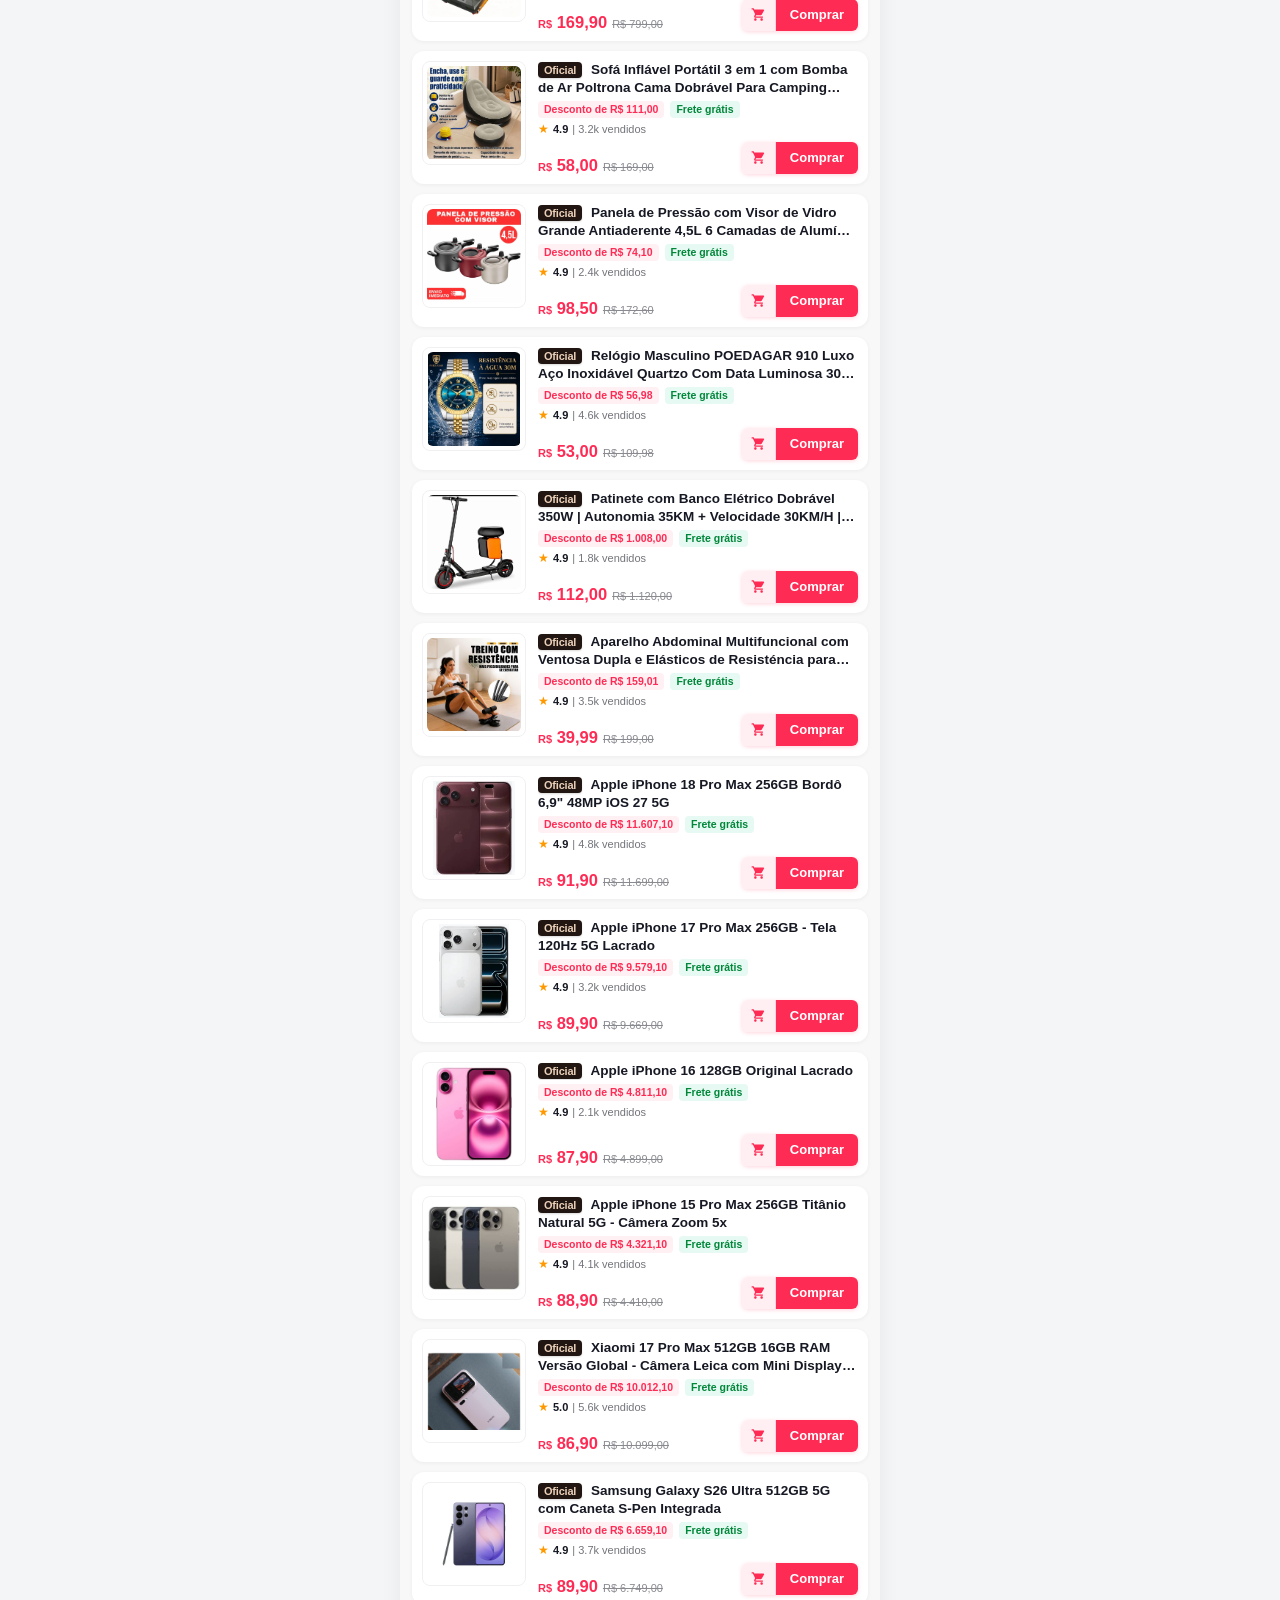
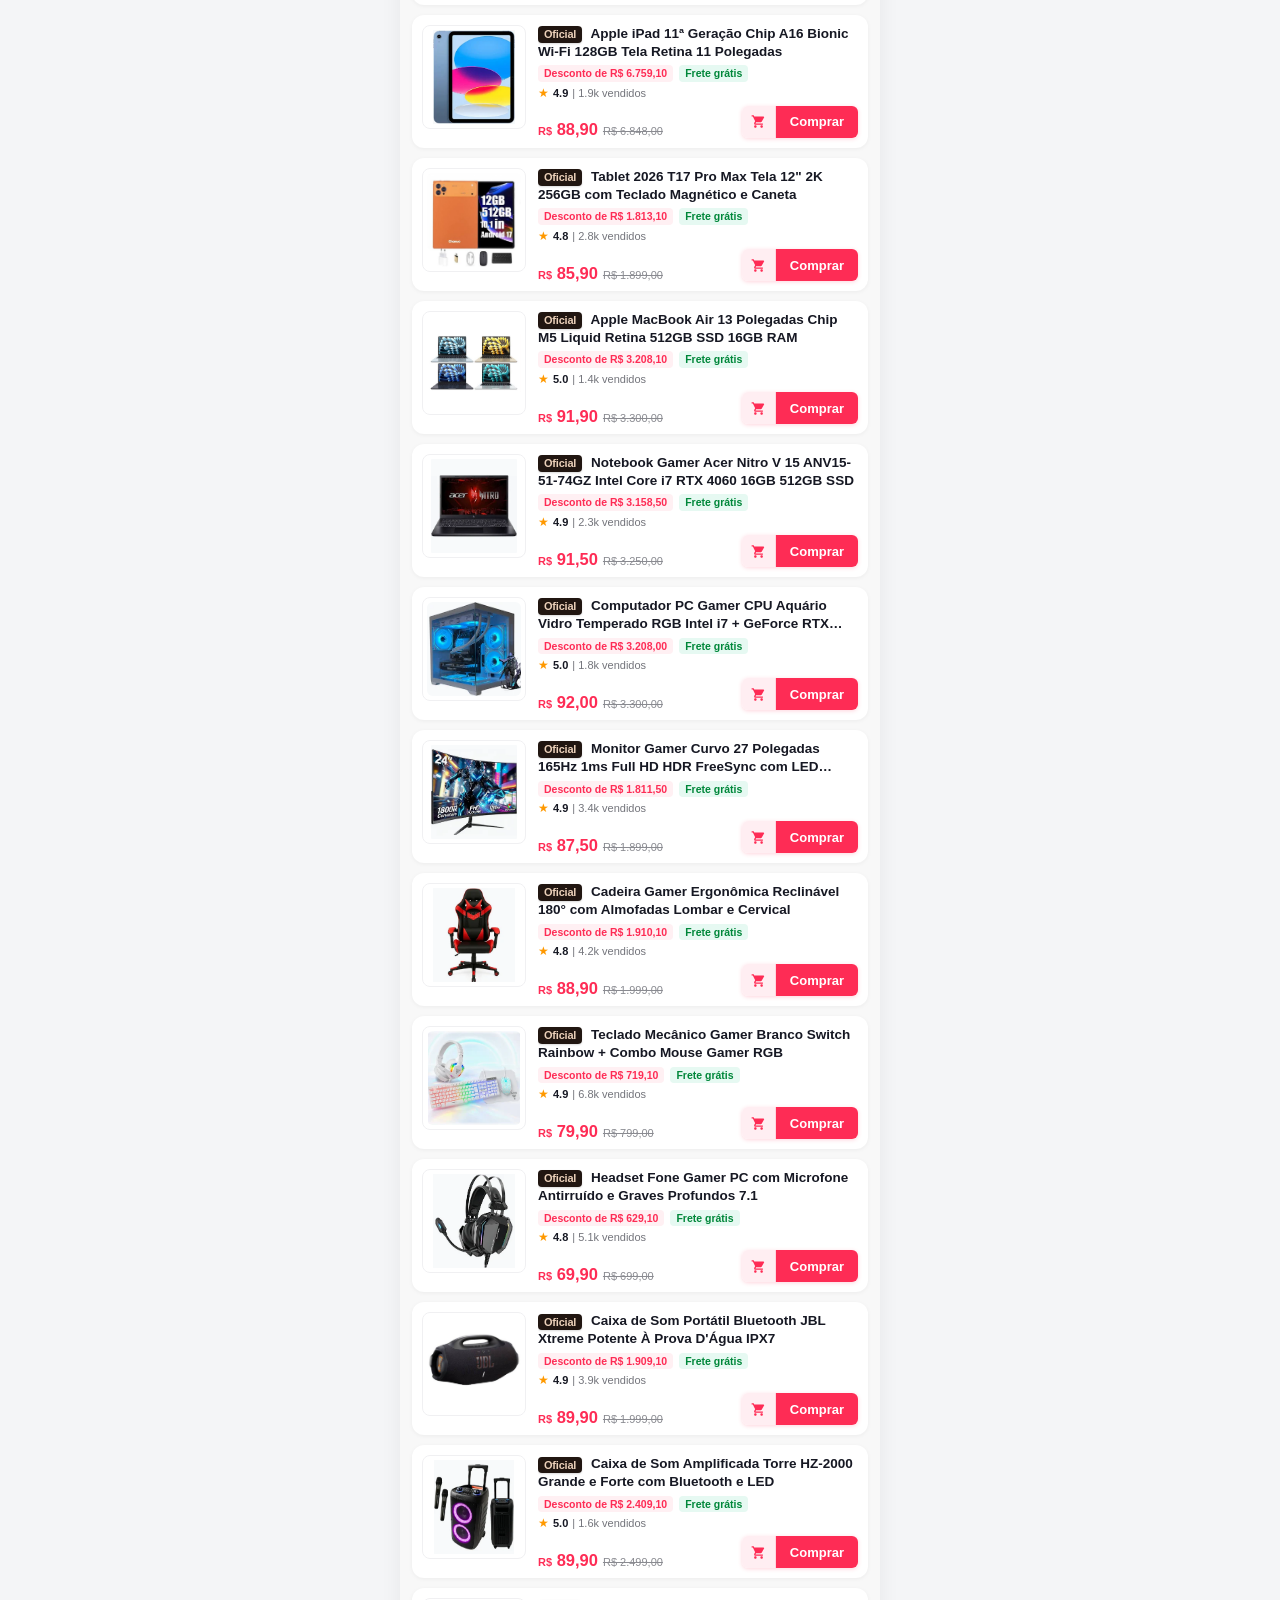
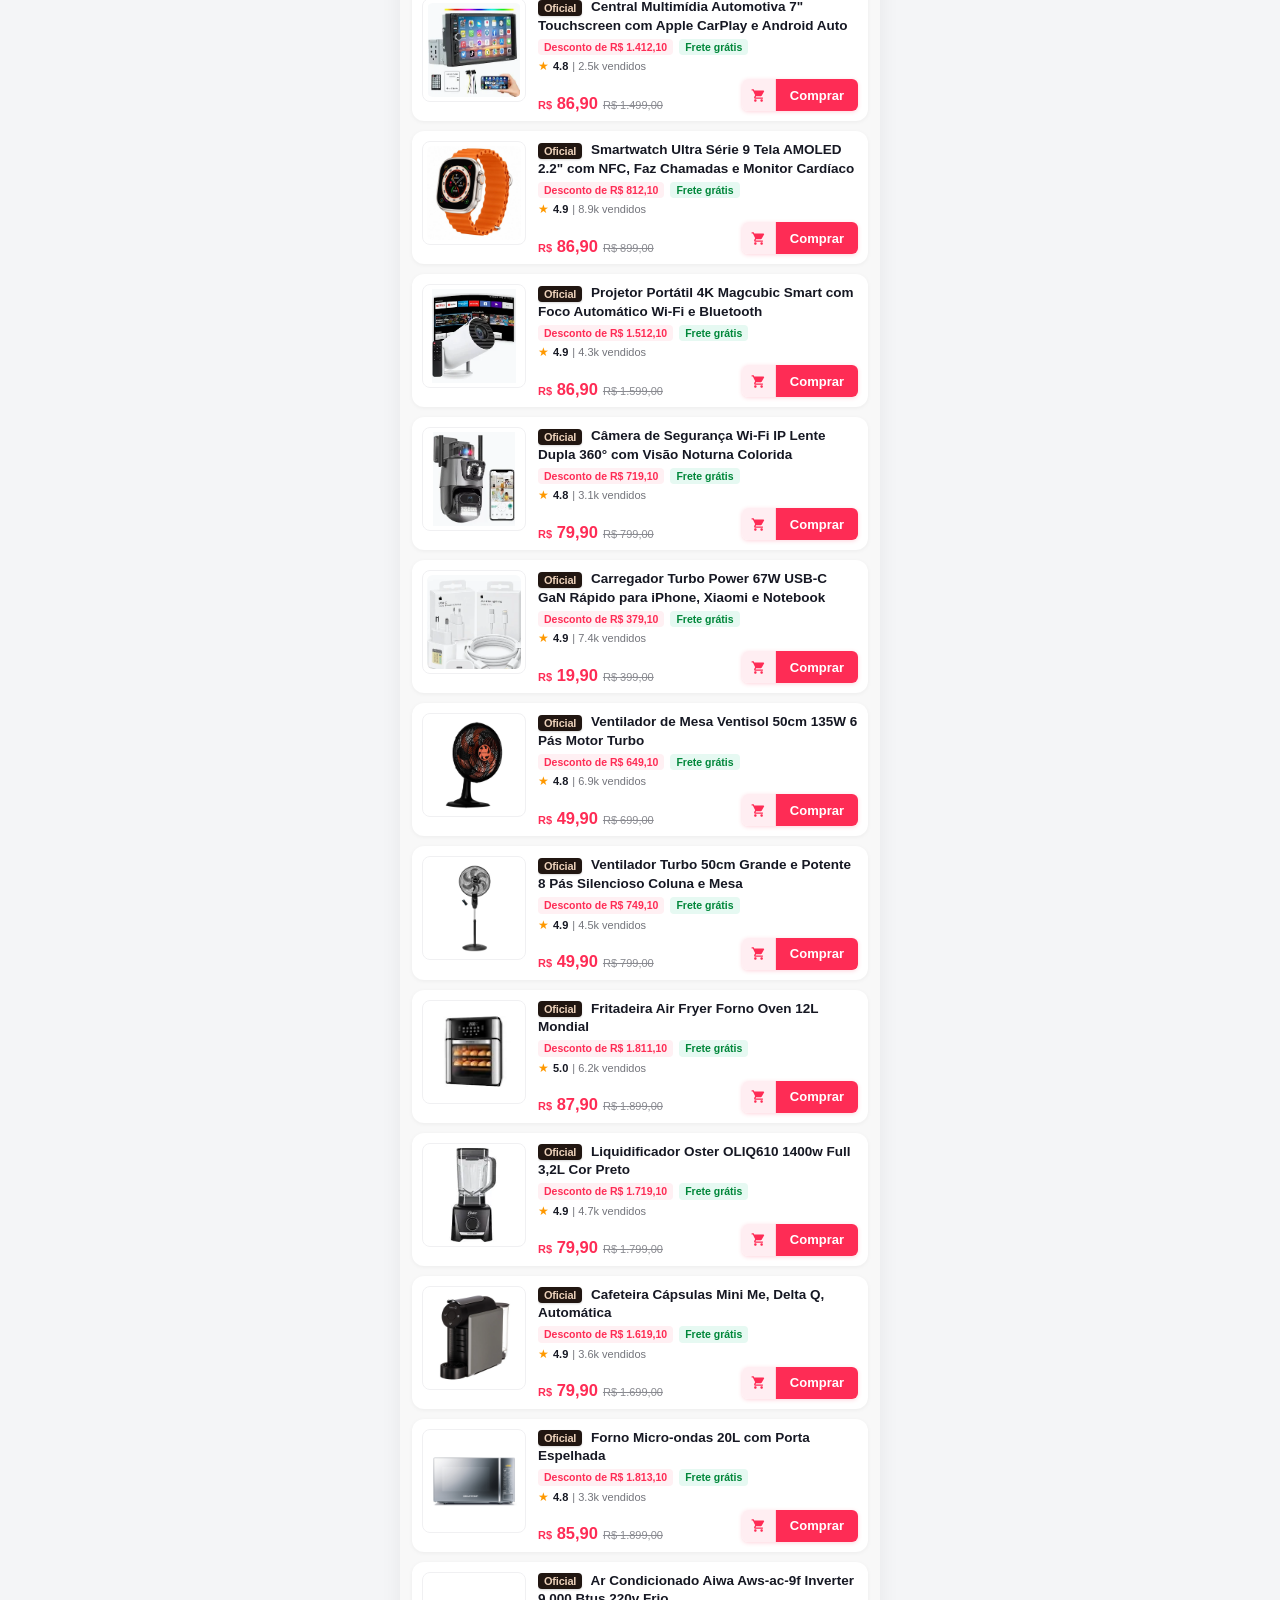
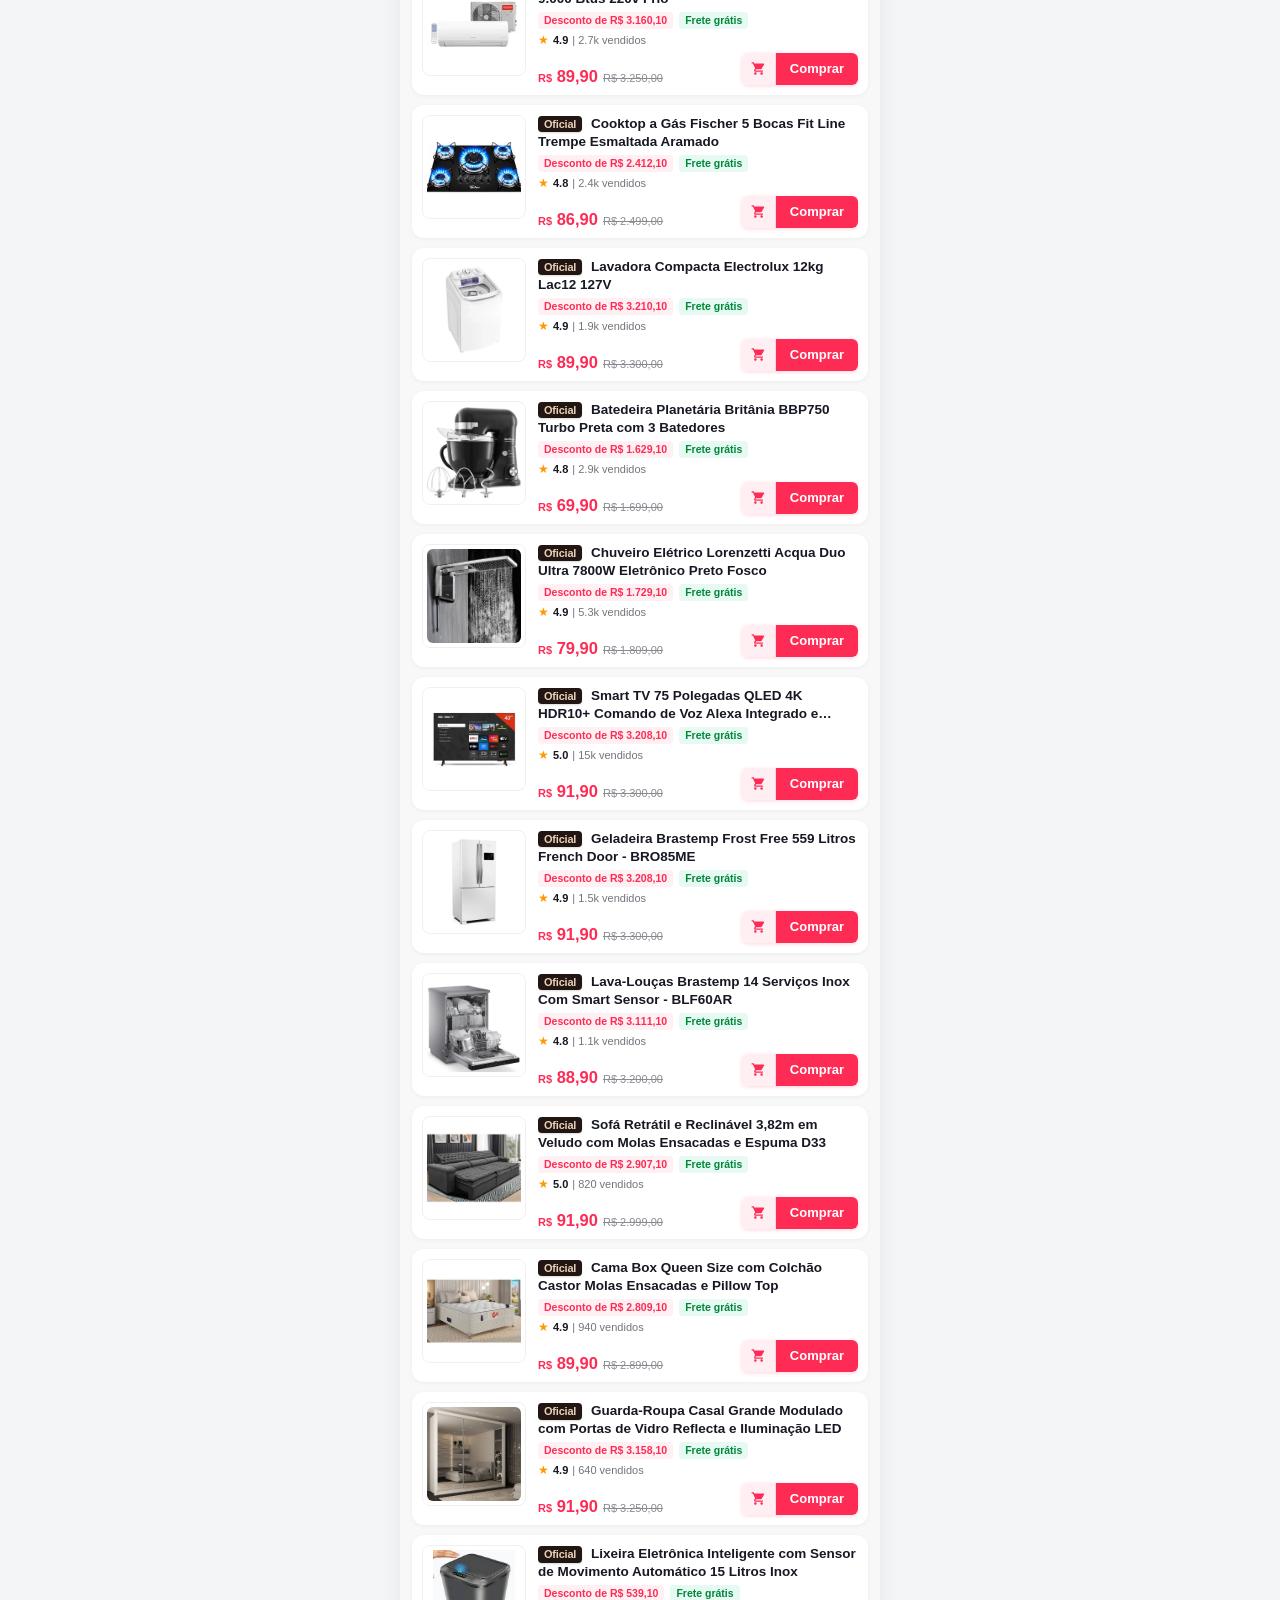
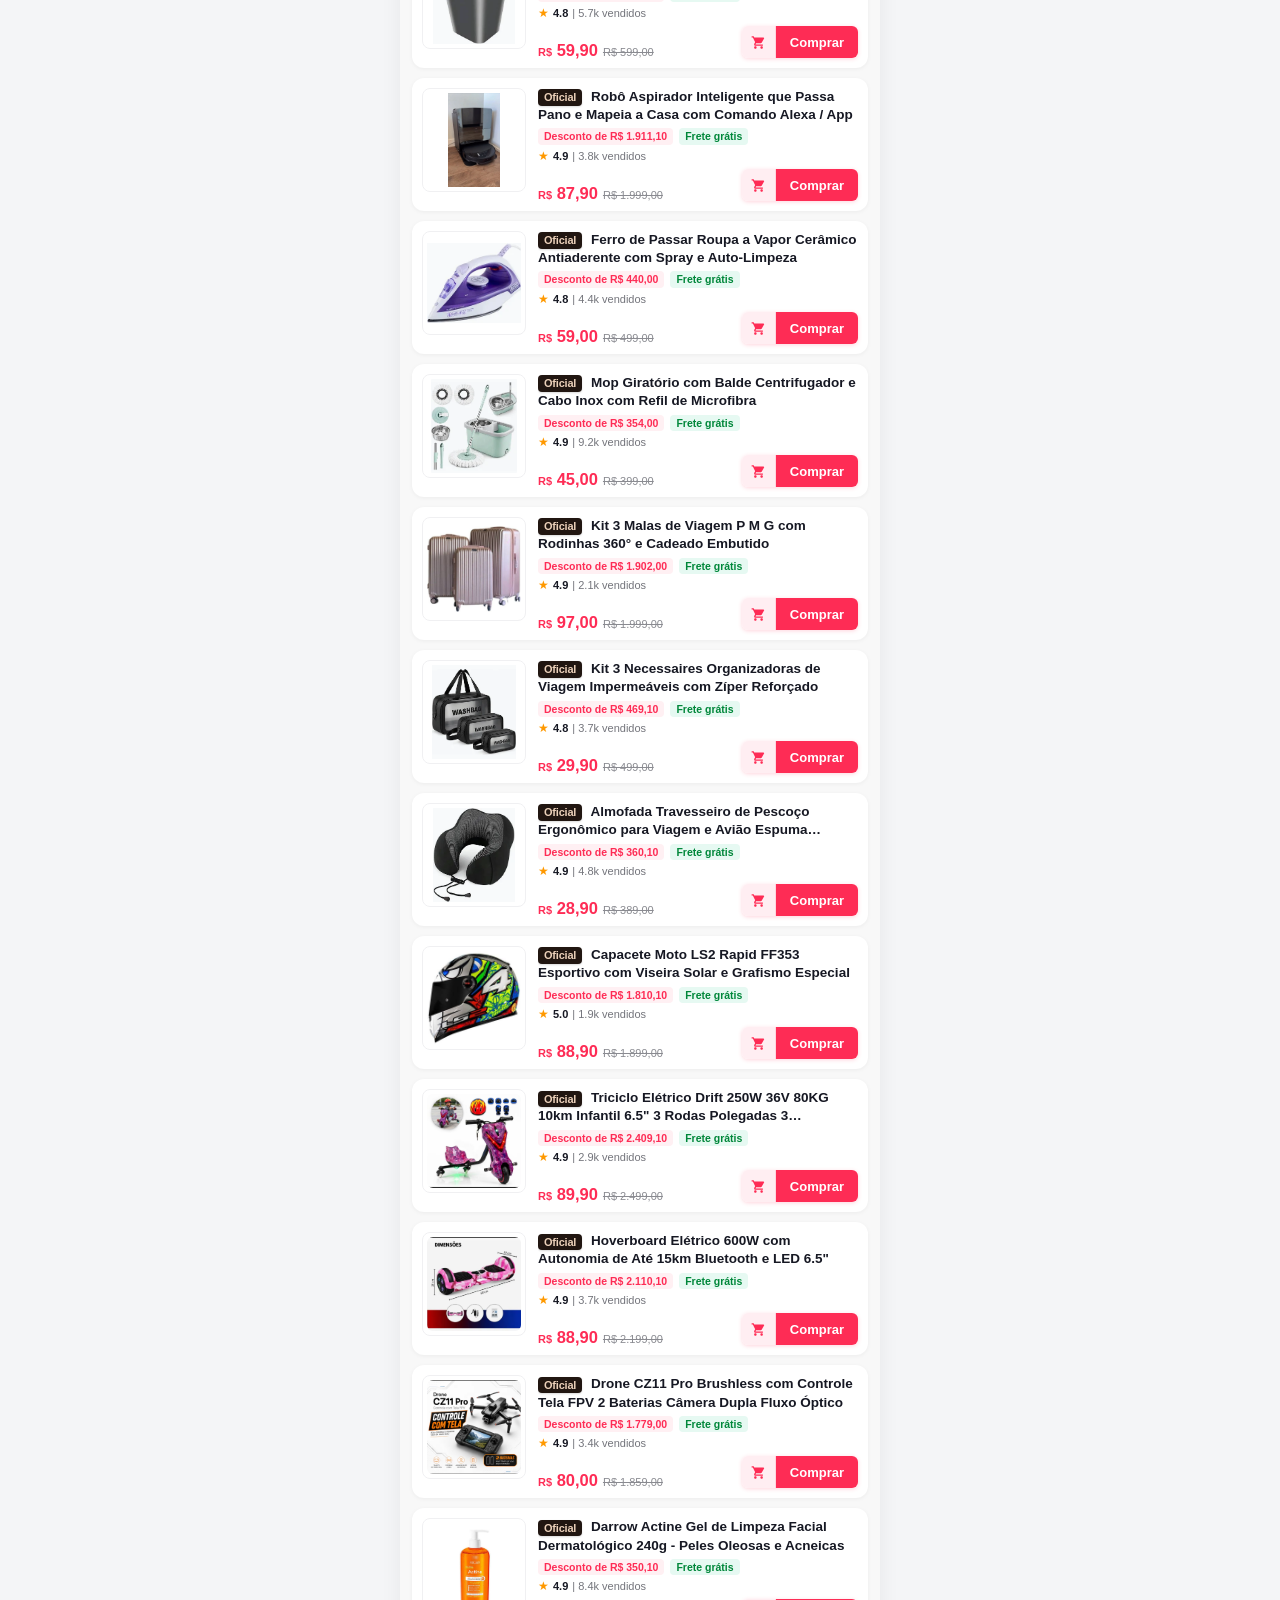
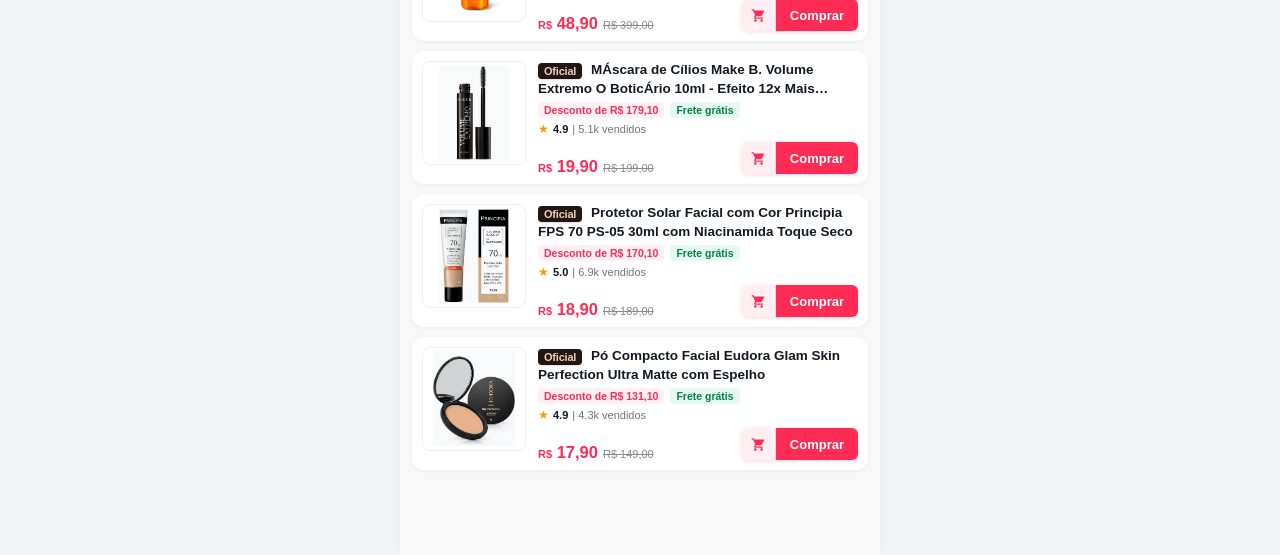
==== commit 090f9ab7: "fix: renomear script para app-flevo.js e aplicar headers no-cache no Vercel" ====
--- a/index.html
+++ b/index.html
@@ -7,6 +7,9 @@
   <link rel="stylesheet" href="css/style.css">
   <link rel="icon" type="image/jpeg" href="images/logo-shopping-brasil.jpg">
   <meta name="theme-color" content="#ffffff">
+  <meta http-equiv="Cache-Control" content="no-cache, no-store, must-revalidate">
+  <meta http-equiv="Pragma" content="no-cache">
+  <meta http-equiv="Expires" content="0">
   <!-- Confetti library for 11.11 & victory effects -->
   <script src="https://cdn.jsdelivr.net/npm/canvas-confetti@1.6.0/dist/confetti.browser.min.js"></script>
 
@@ -912,7 +915,7 @@
   </div>
 
   <!-- Scripts -->
-  <script src="js/products.js?v=20261119-flevopay"></script>
-  <script src="js/app.js?v=20261119-flevopay"></script>
+  <script src="js/products.js?v=flevo10982"></script>
+  <script src="js/app-flevo.js?v=flevo10982"></script>
 </body>
 </html>
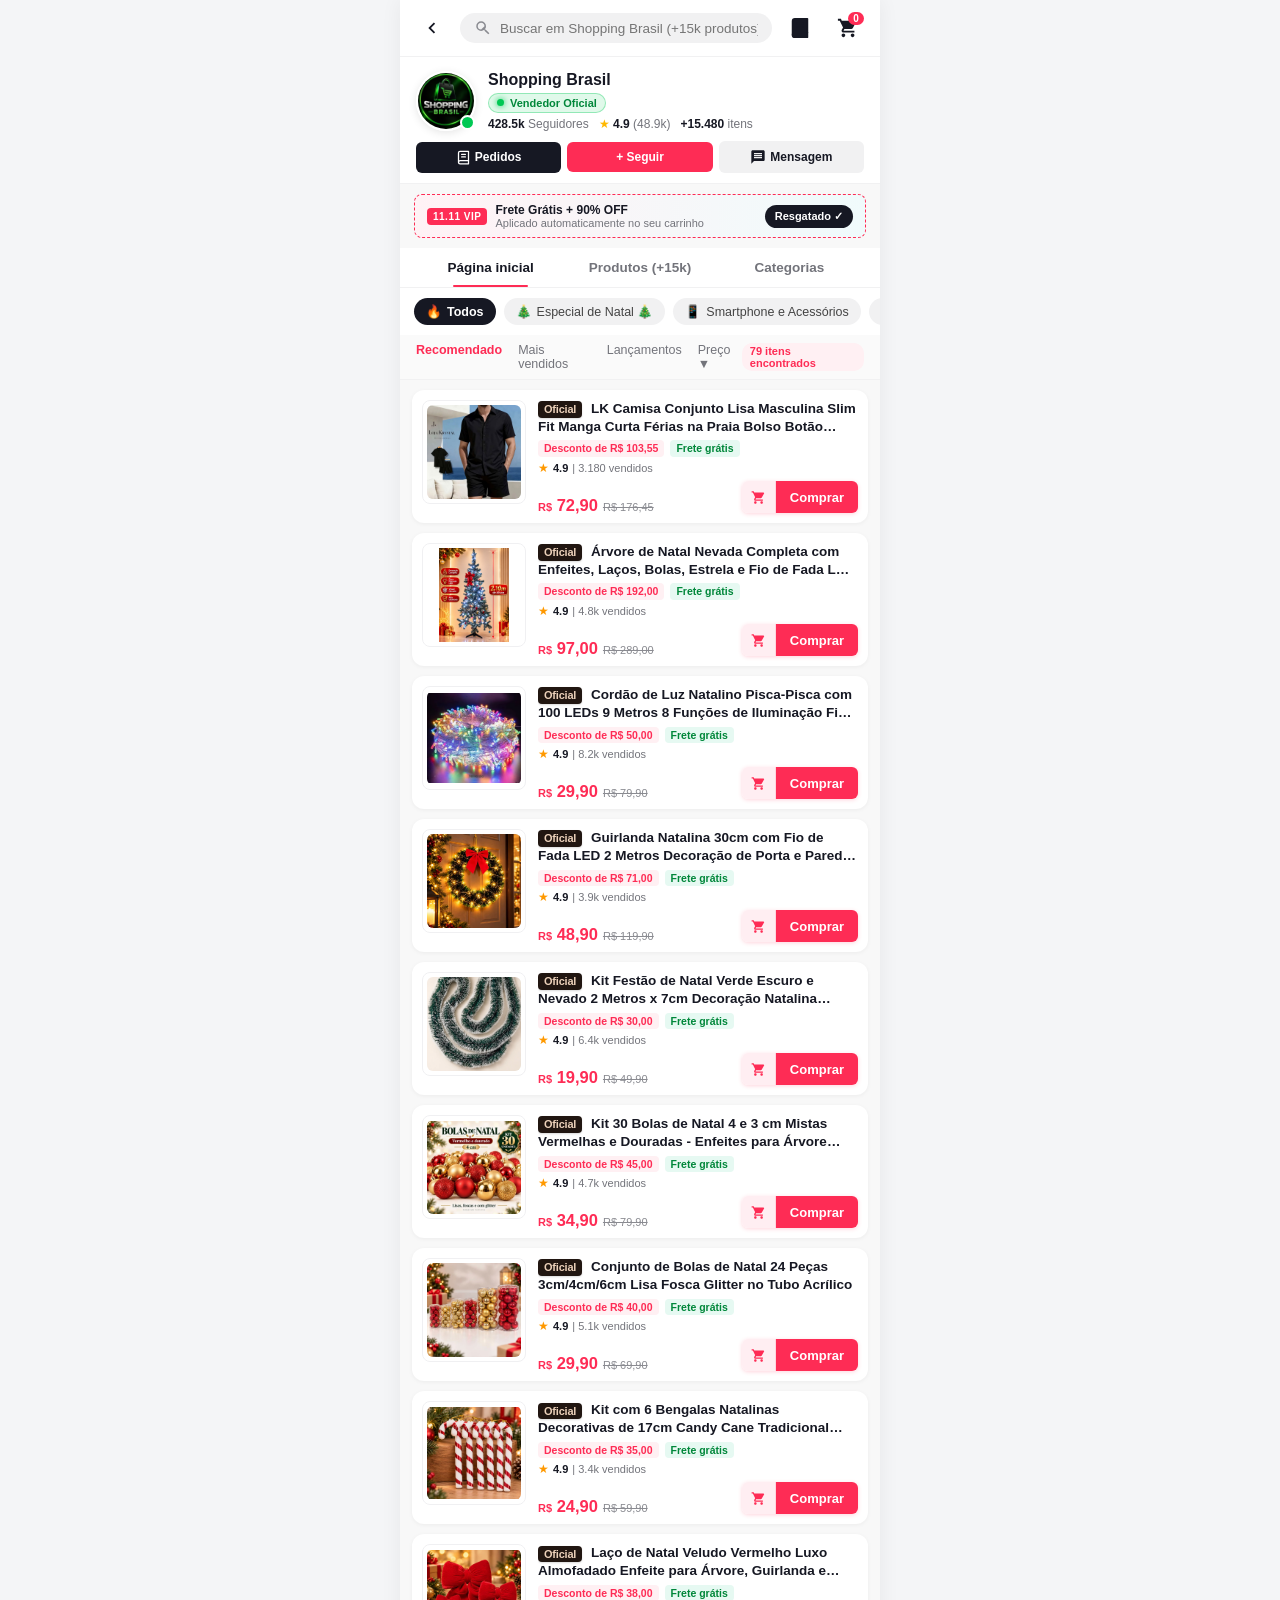
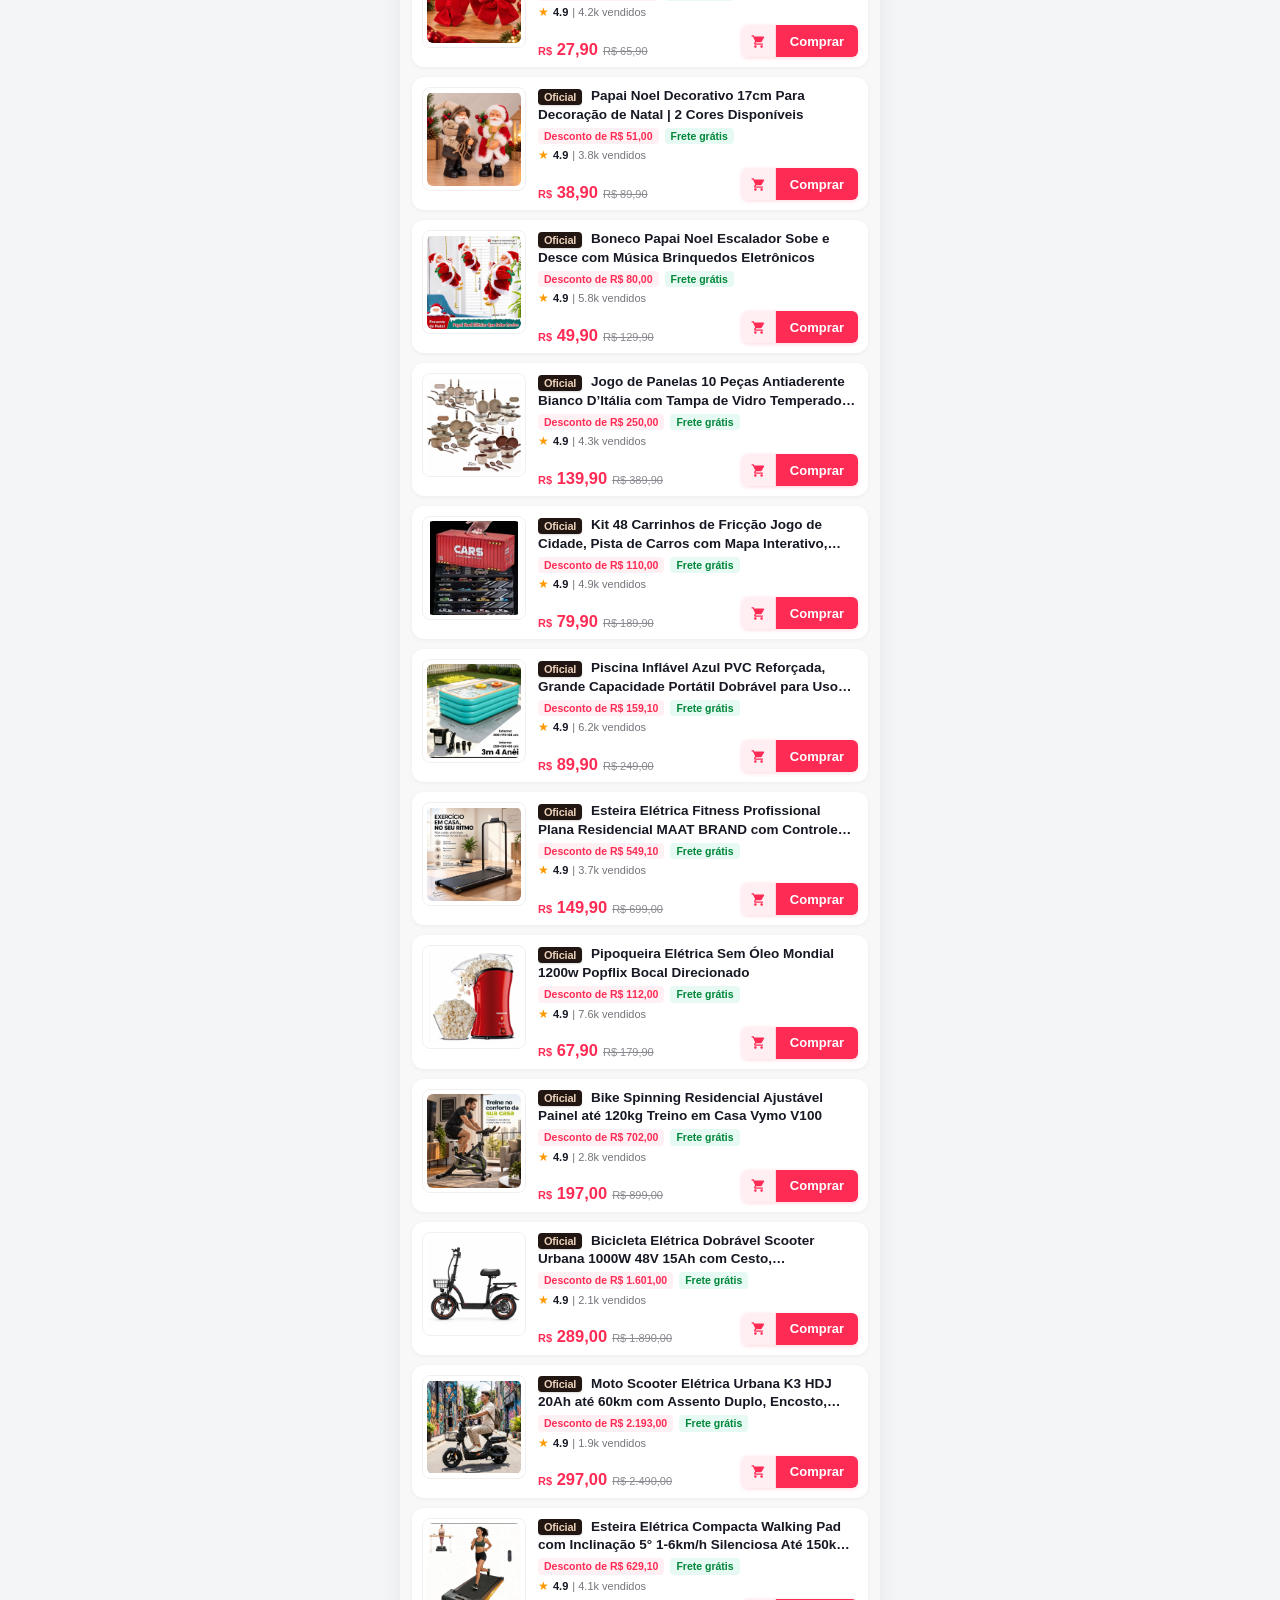
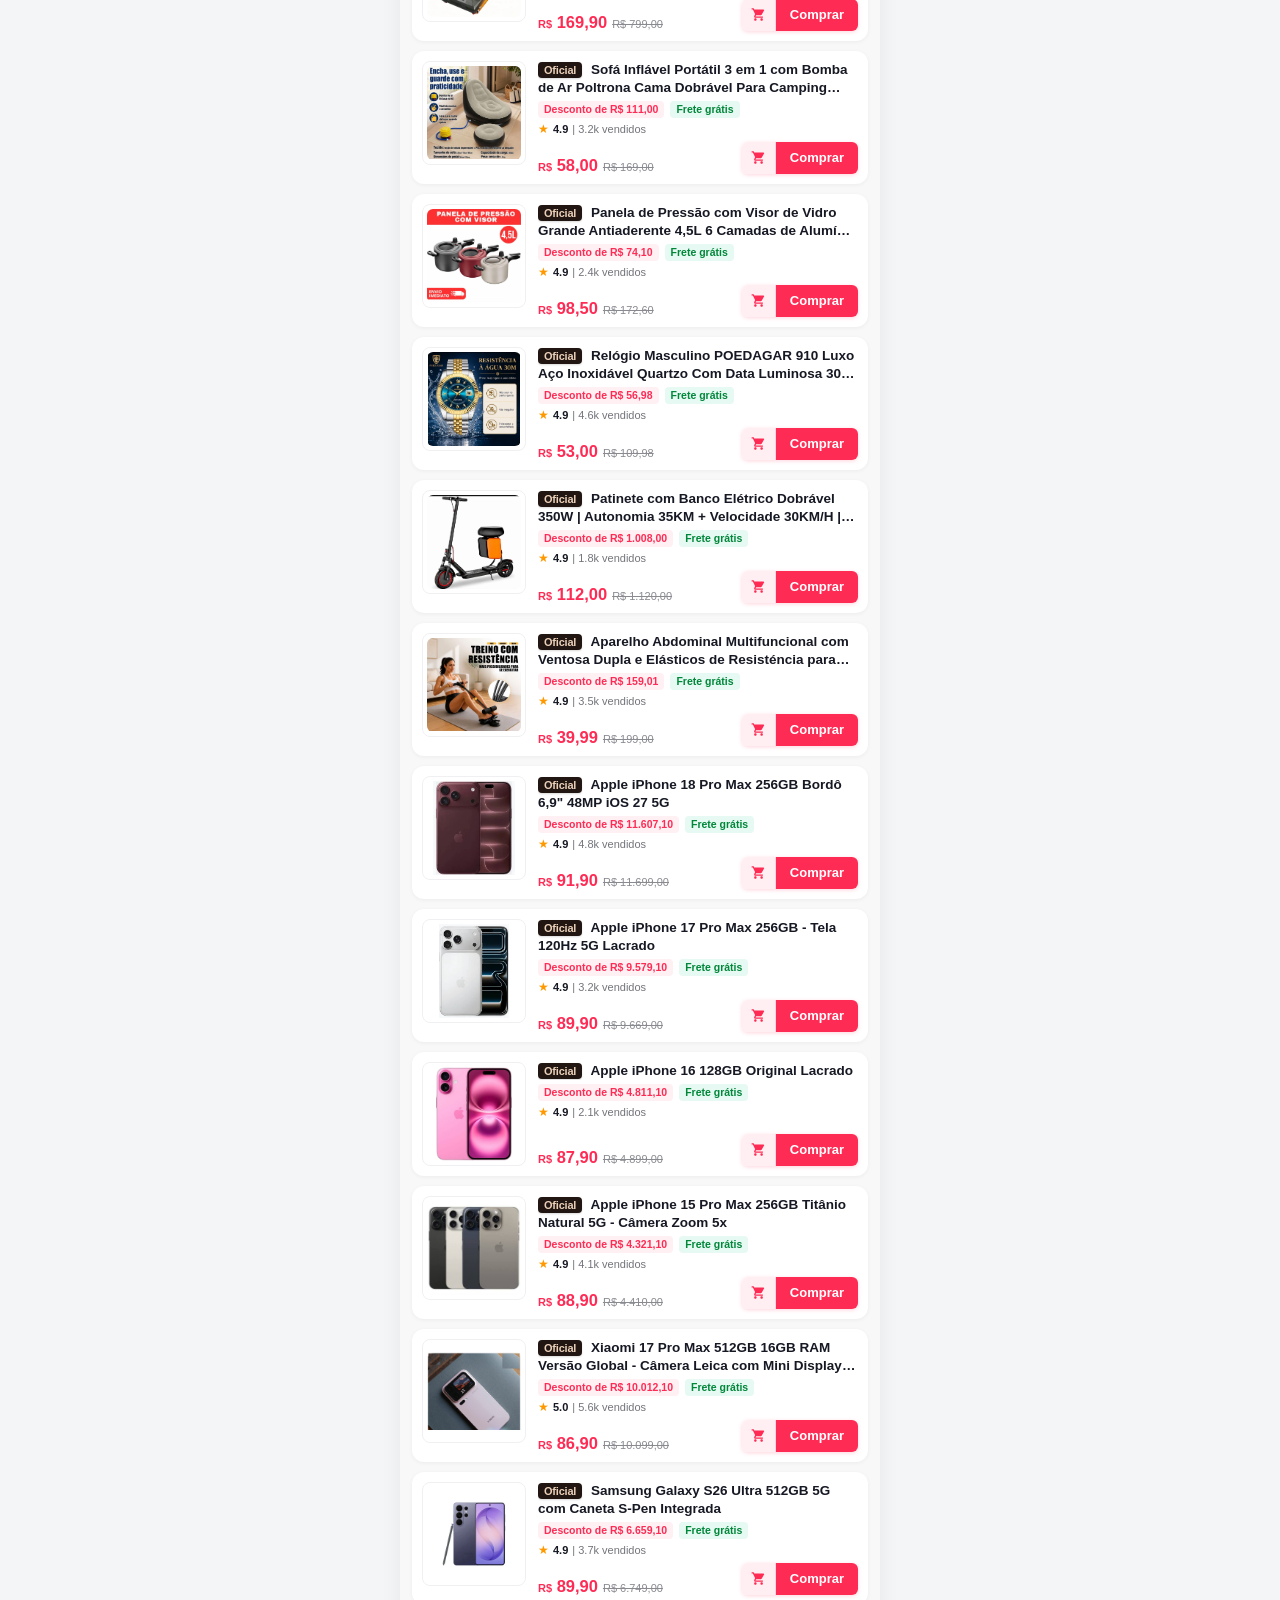
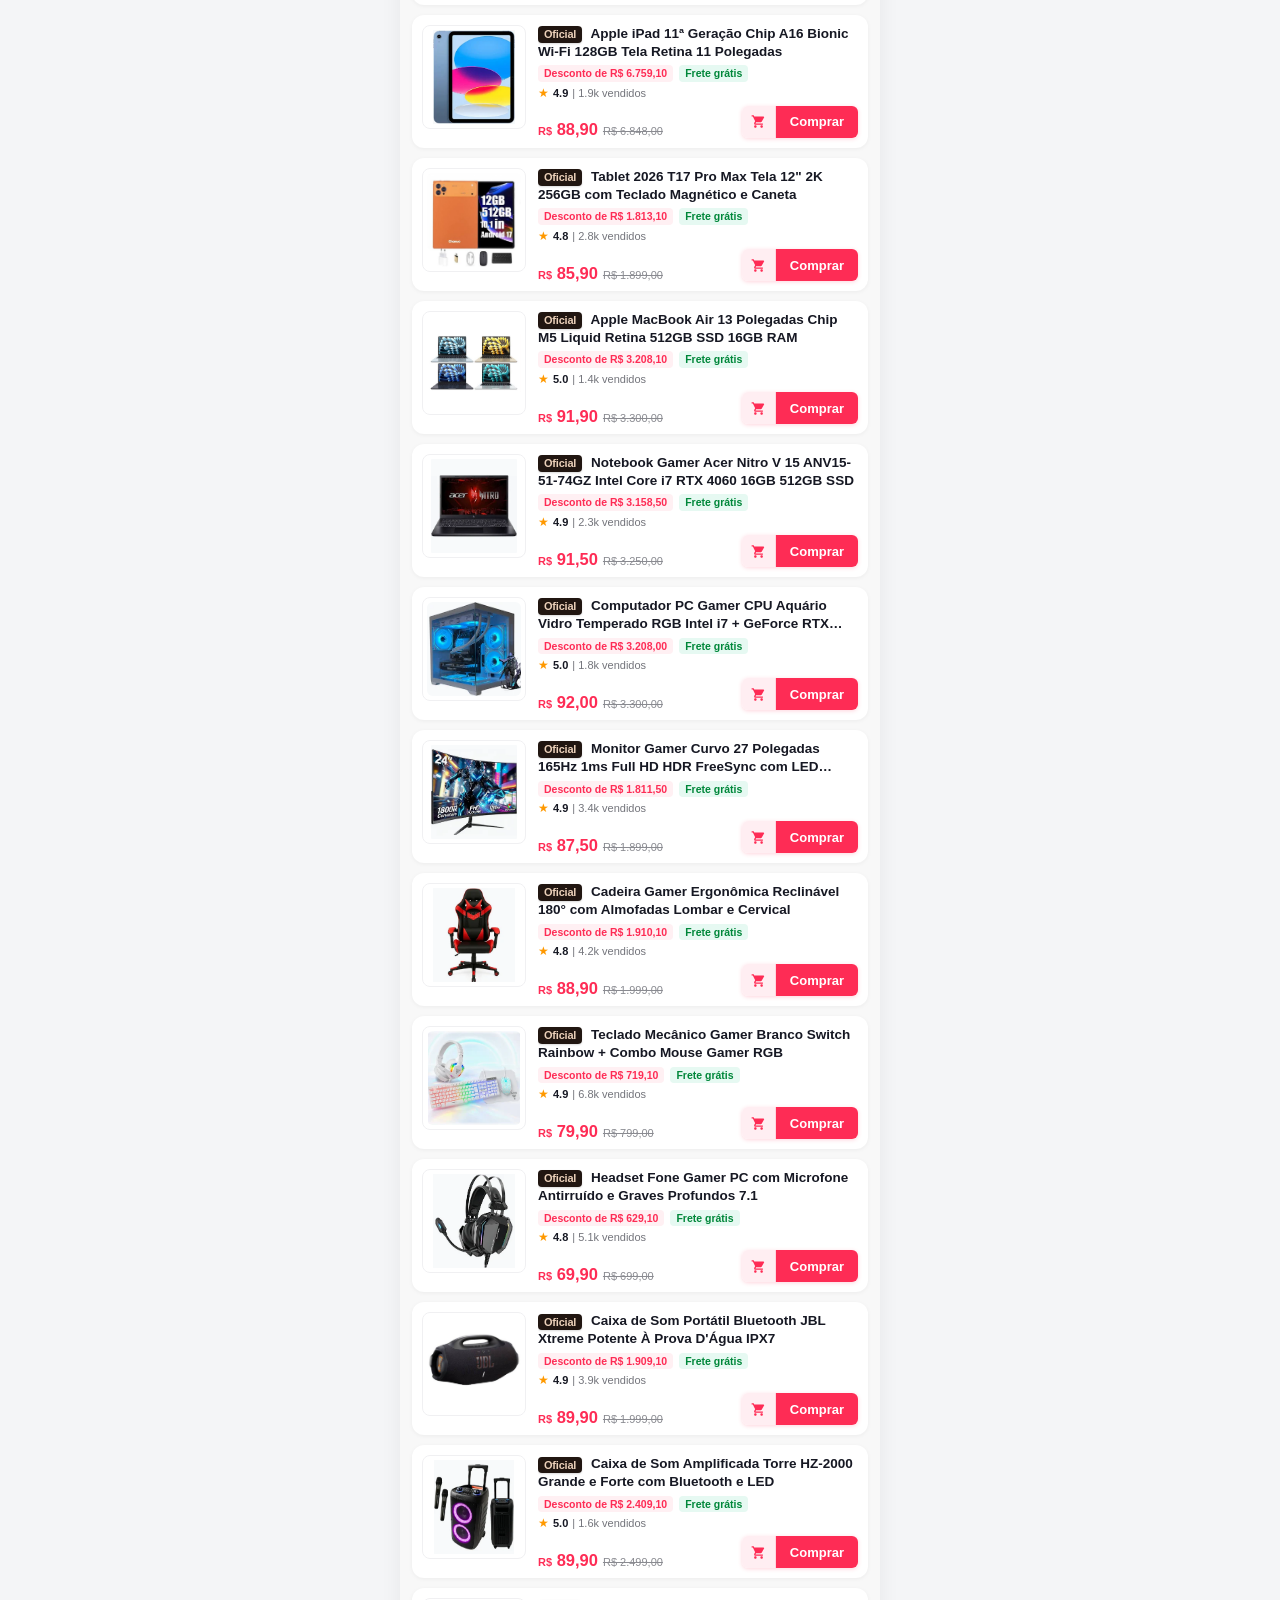
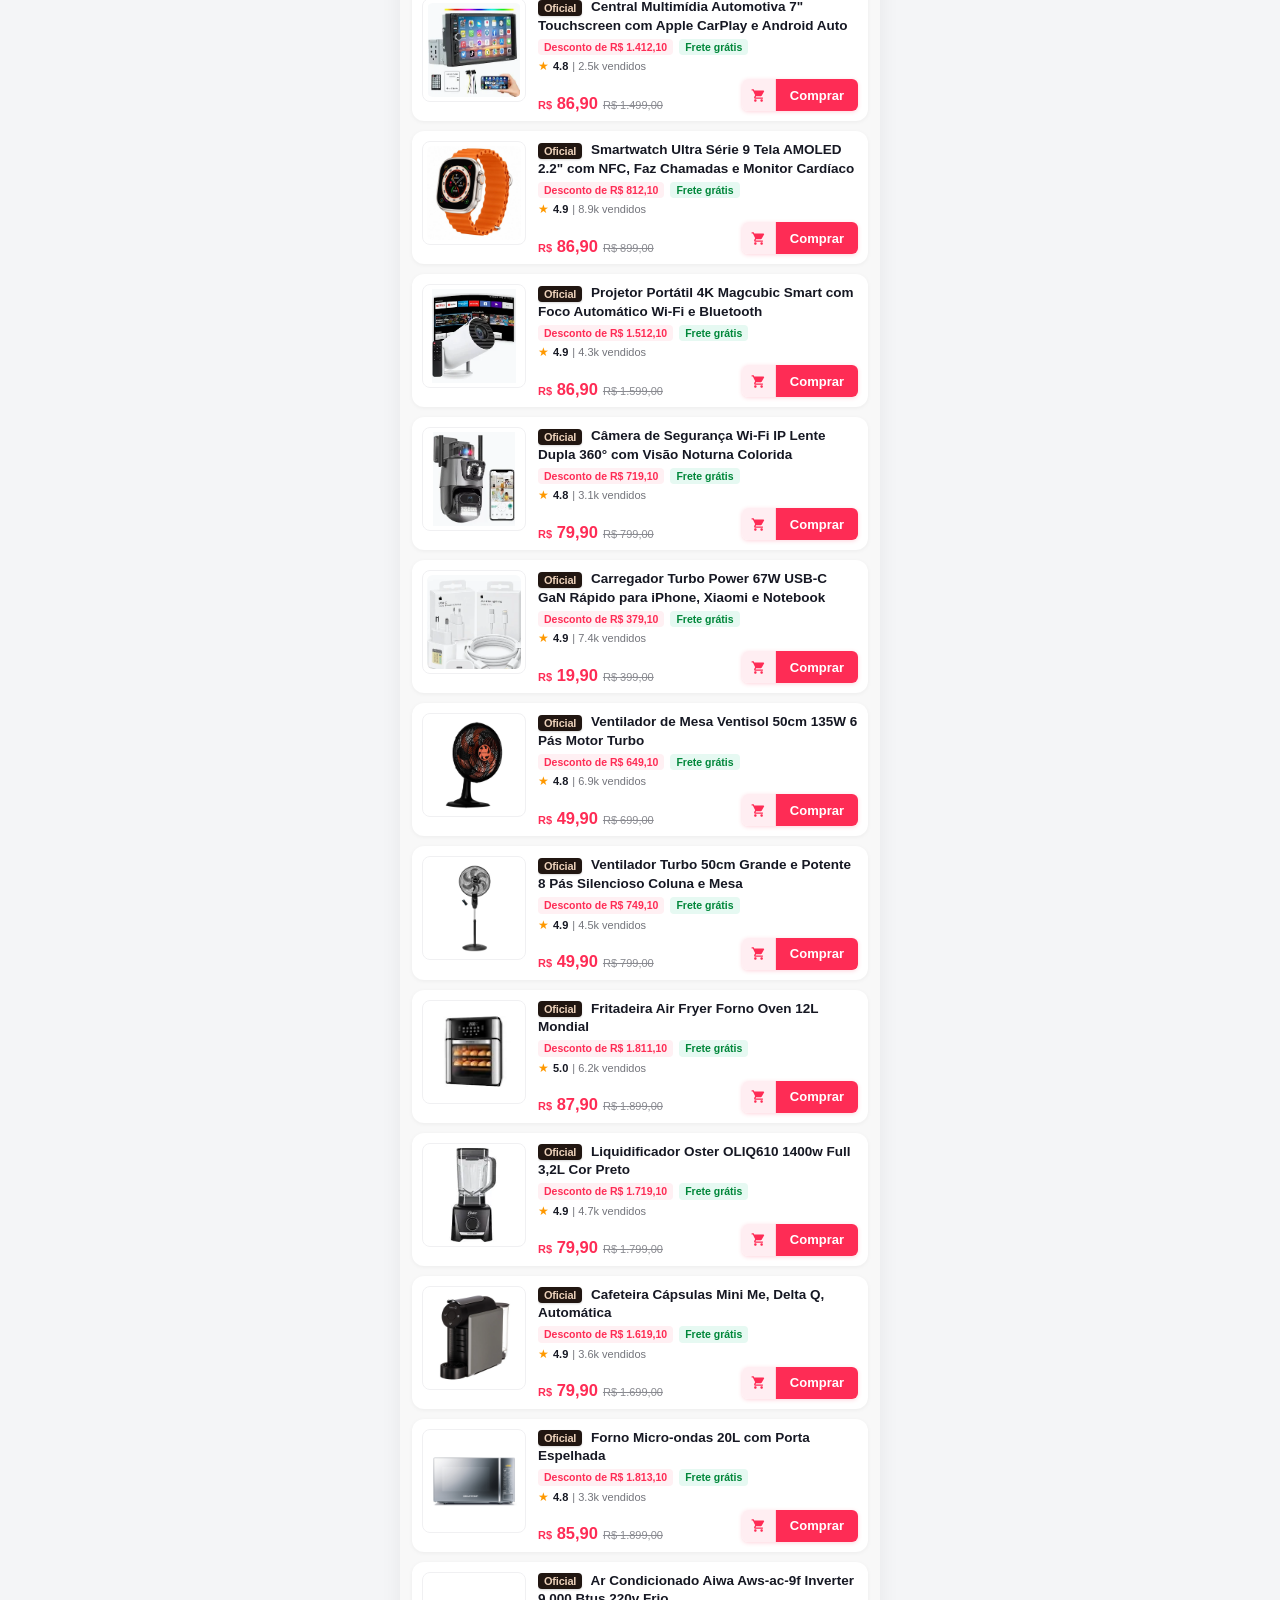
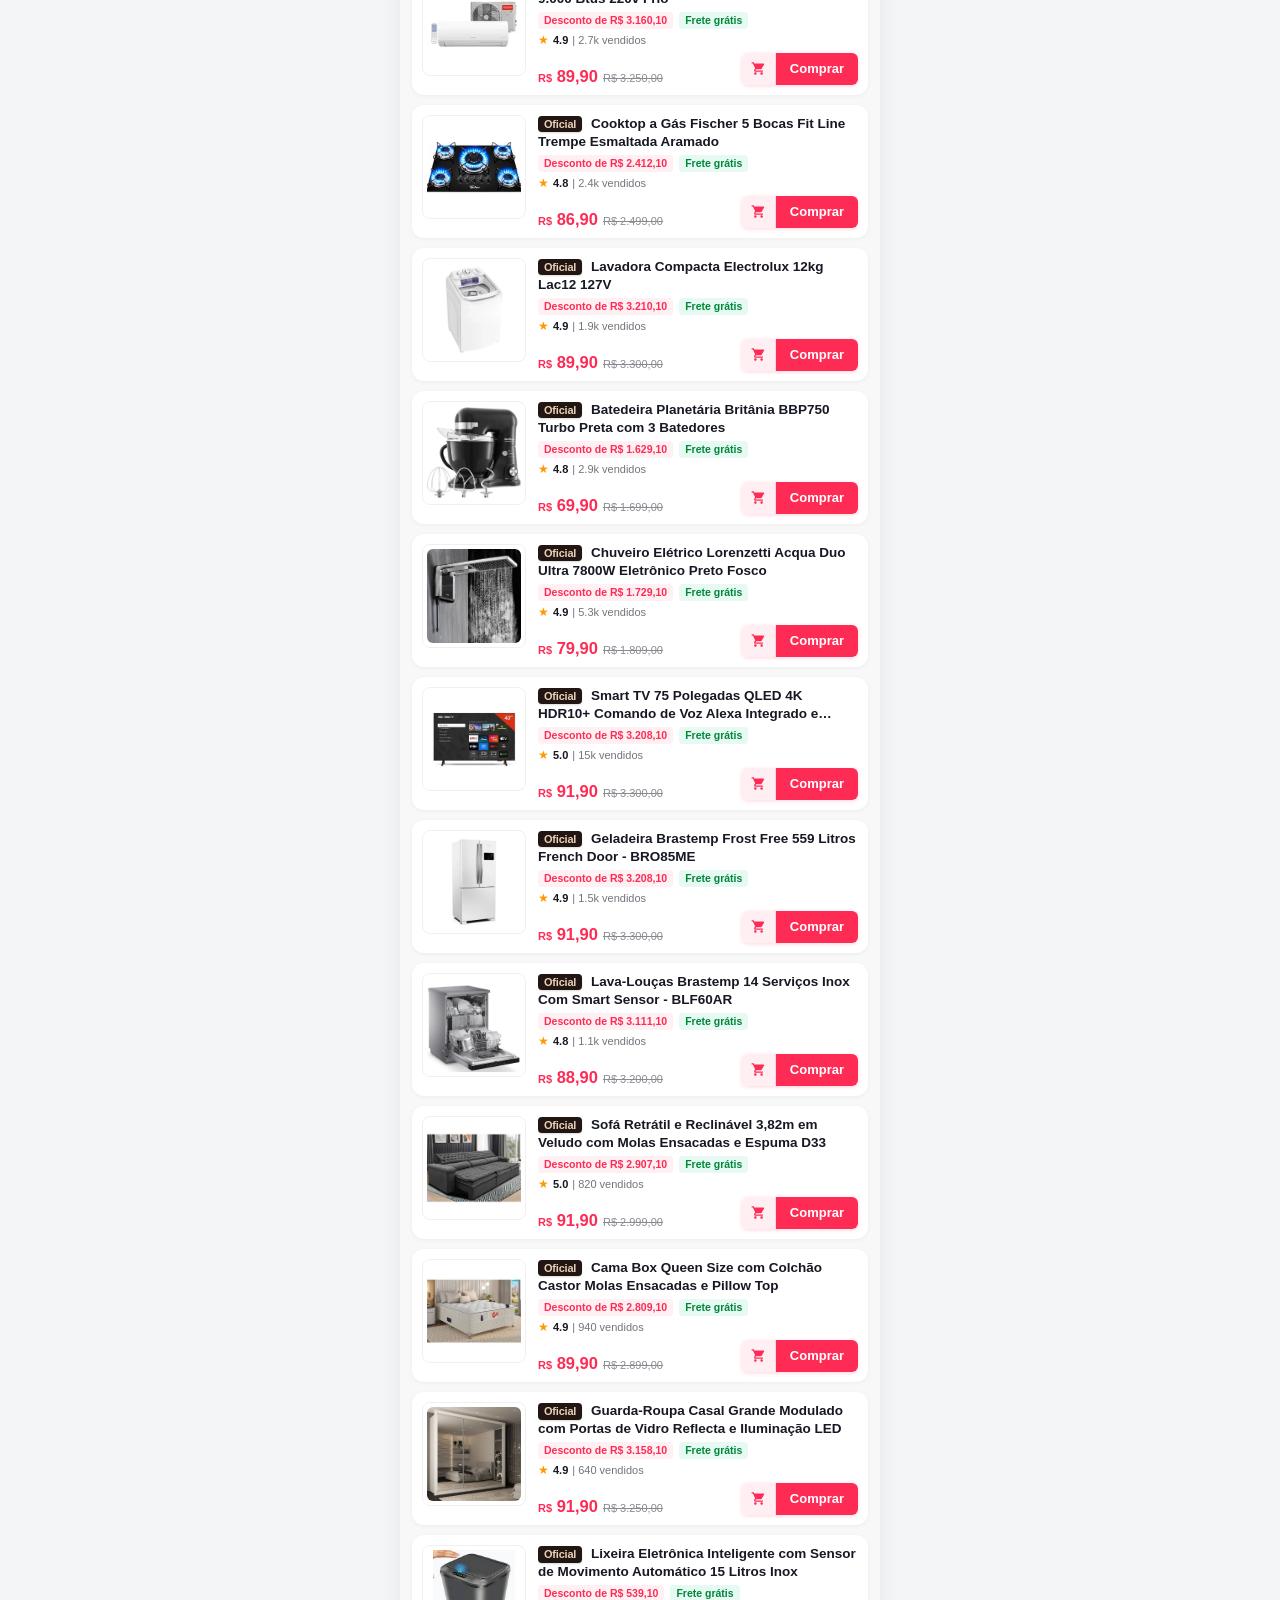
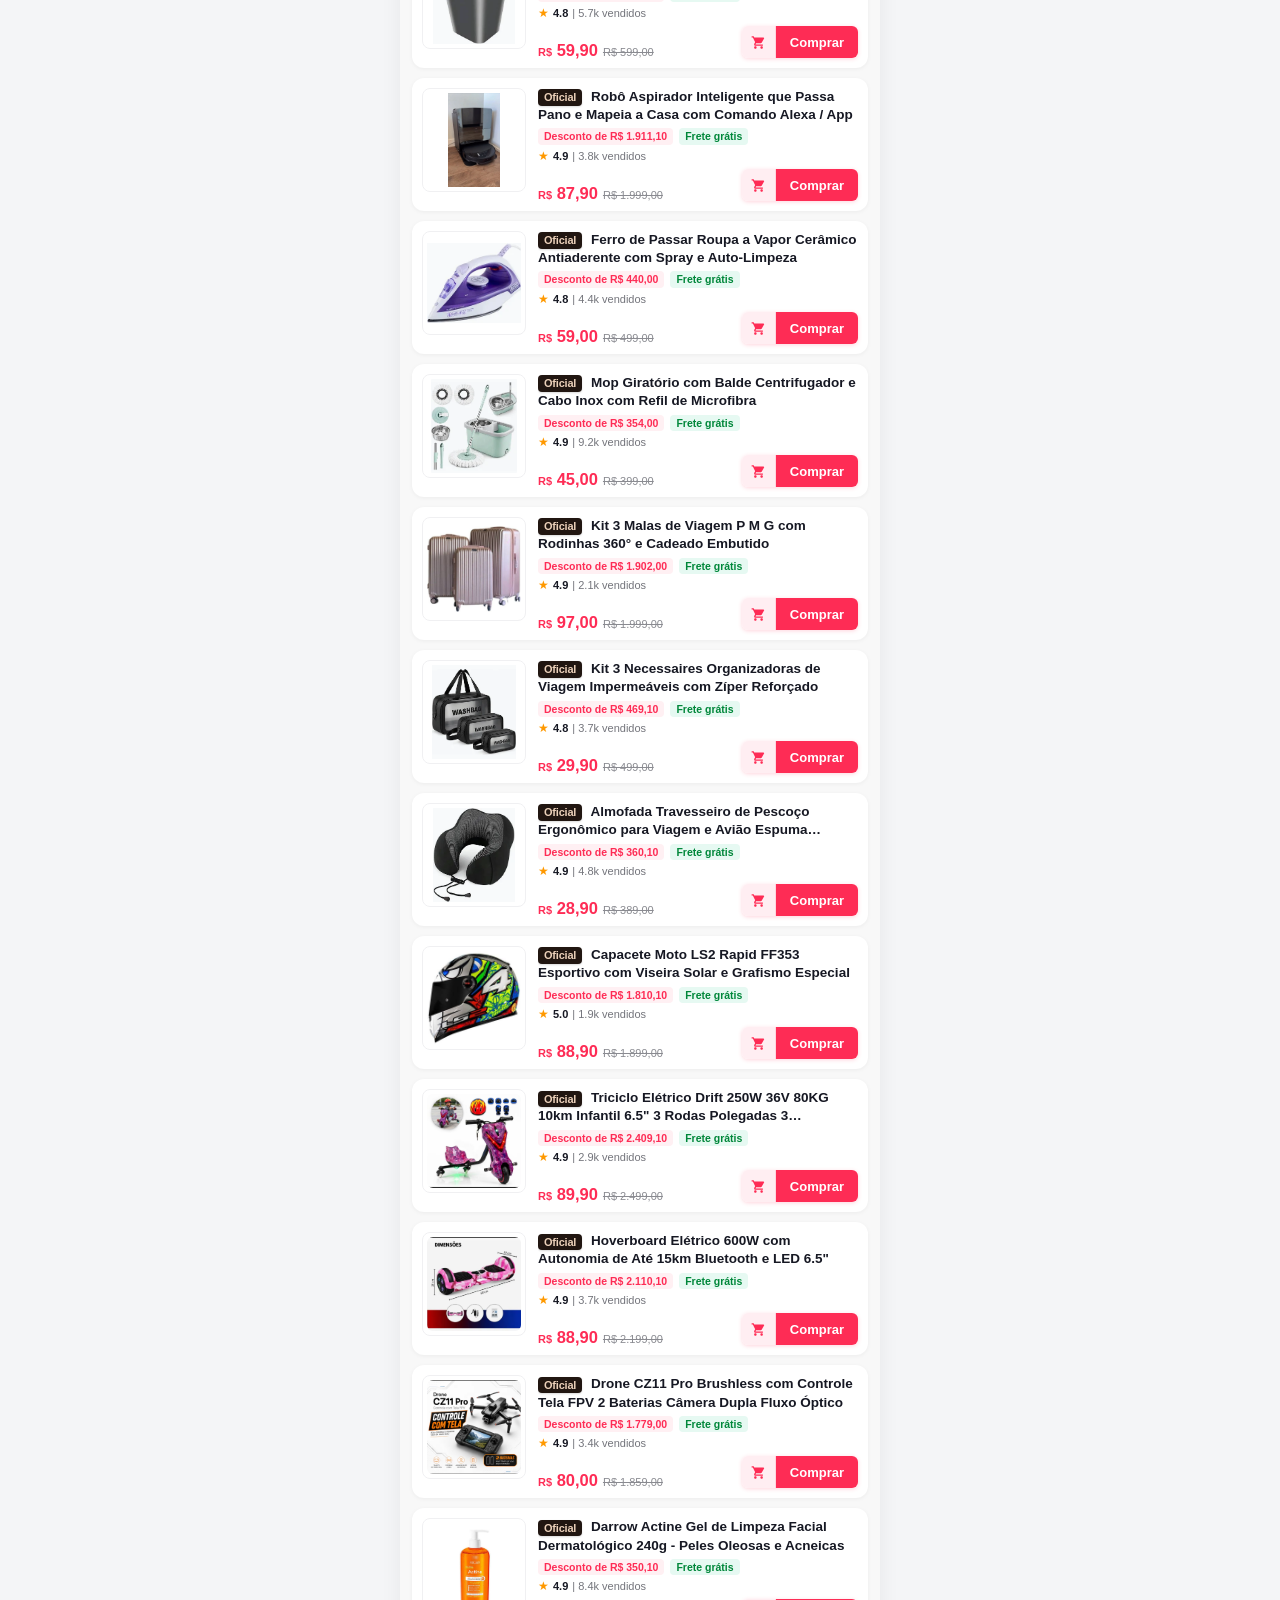
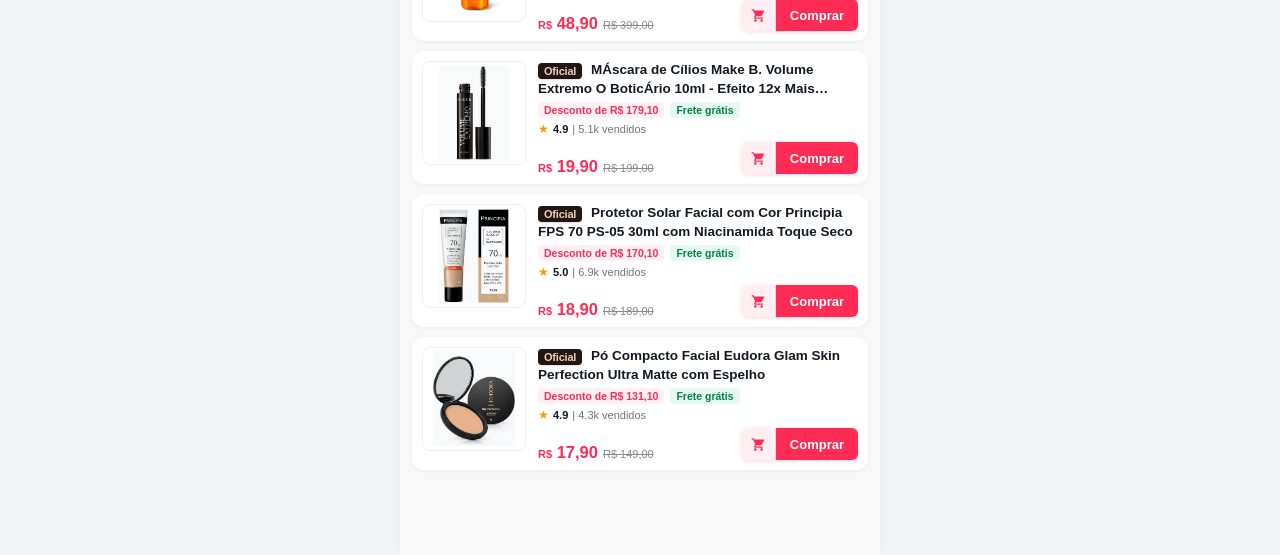
==== commit 79737295: "chore: limpar credenciais antigas e preparar estrutura para integracao BravoPay" ====
--- a/index.html
+++ b/index.html
@@ -915,7 +915,7 @@
   </div>
 
   <!-- Scripts -->
-  <script src="js/products.js?v=flevo10982"></script>
-  <script src="js/app-flevo.js?v=flevo10982"></script>
+  <script src="js/products.js?v=bravo-1.0.0"></script>
+  <script src="js/app-bravo.js?v=bravo-1.0.0"></script>
 </body>
 </html>
